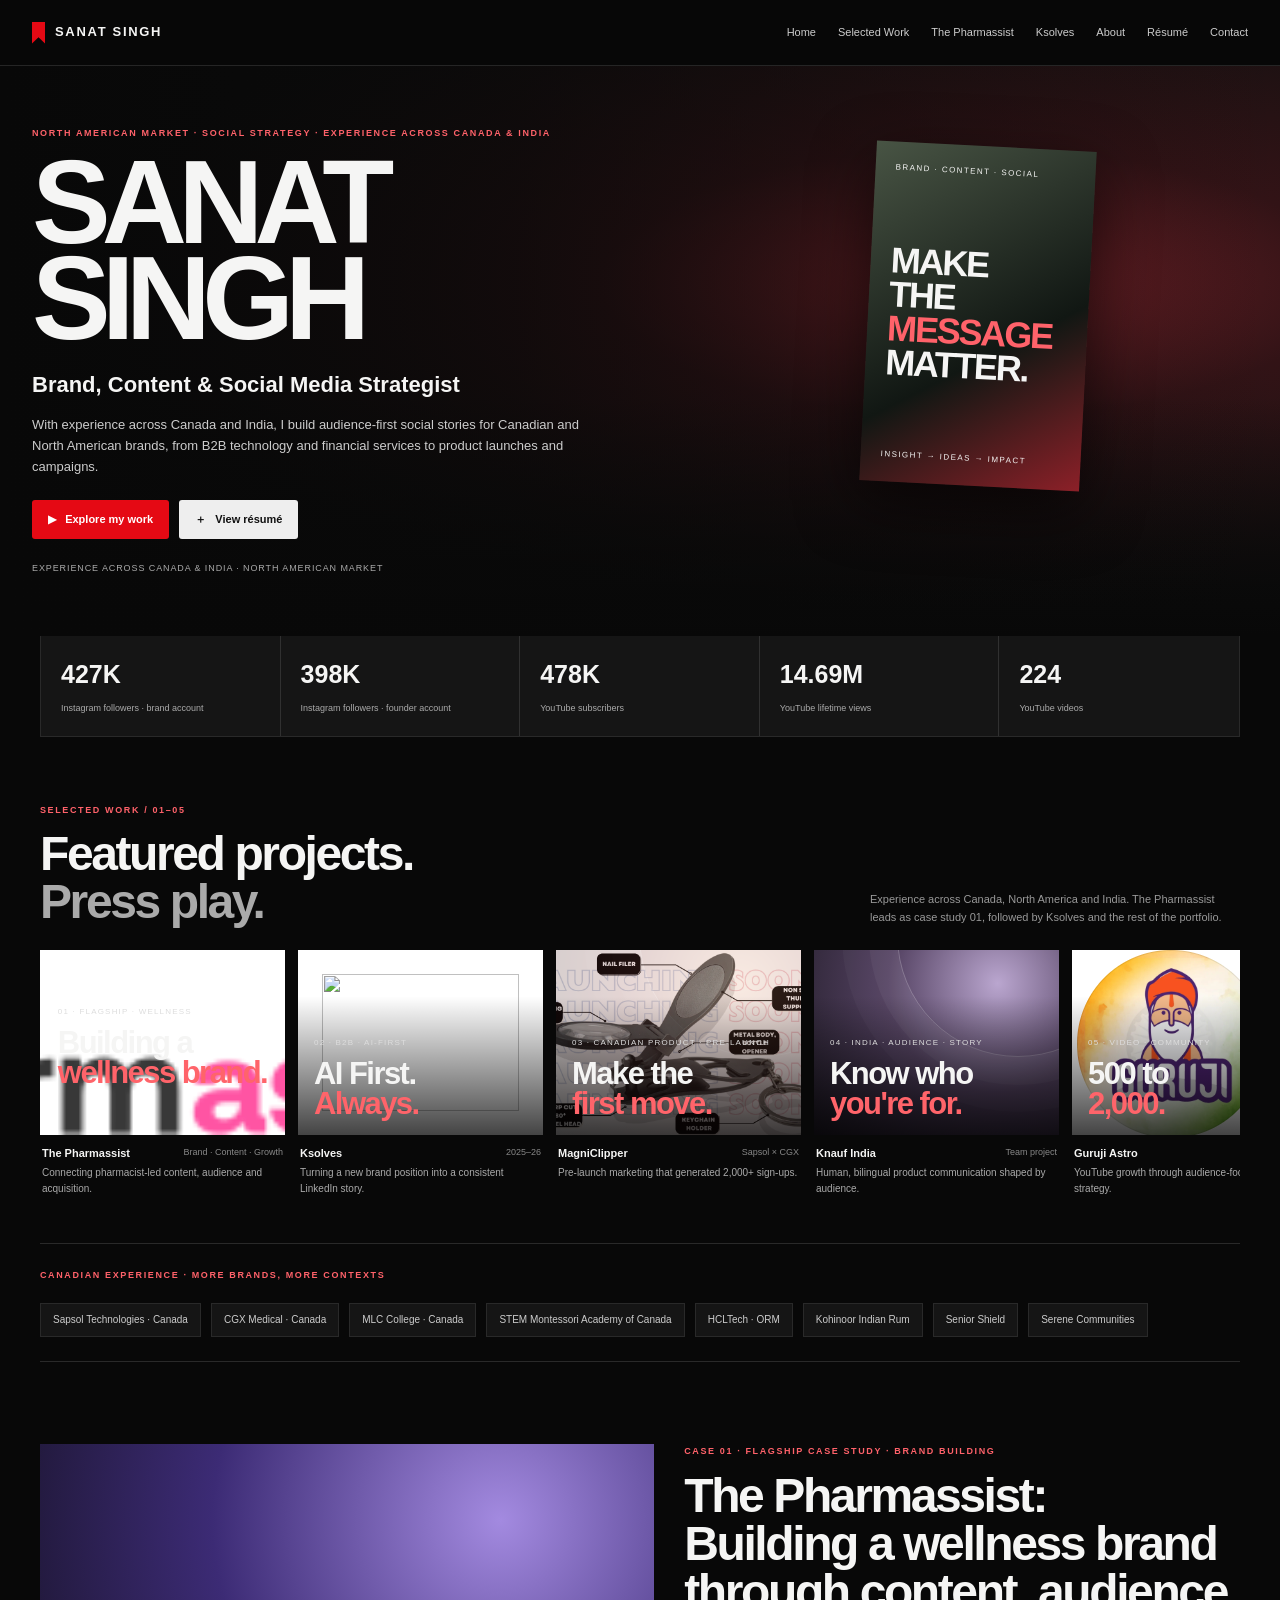
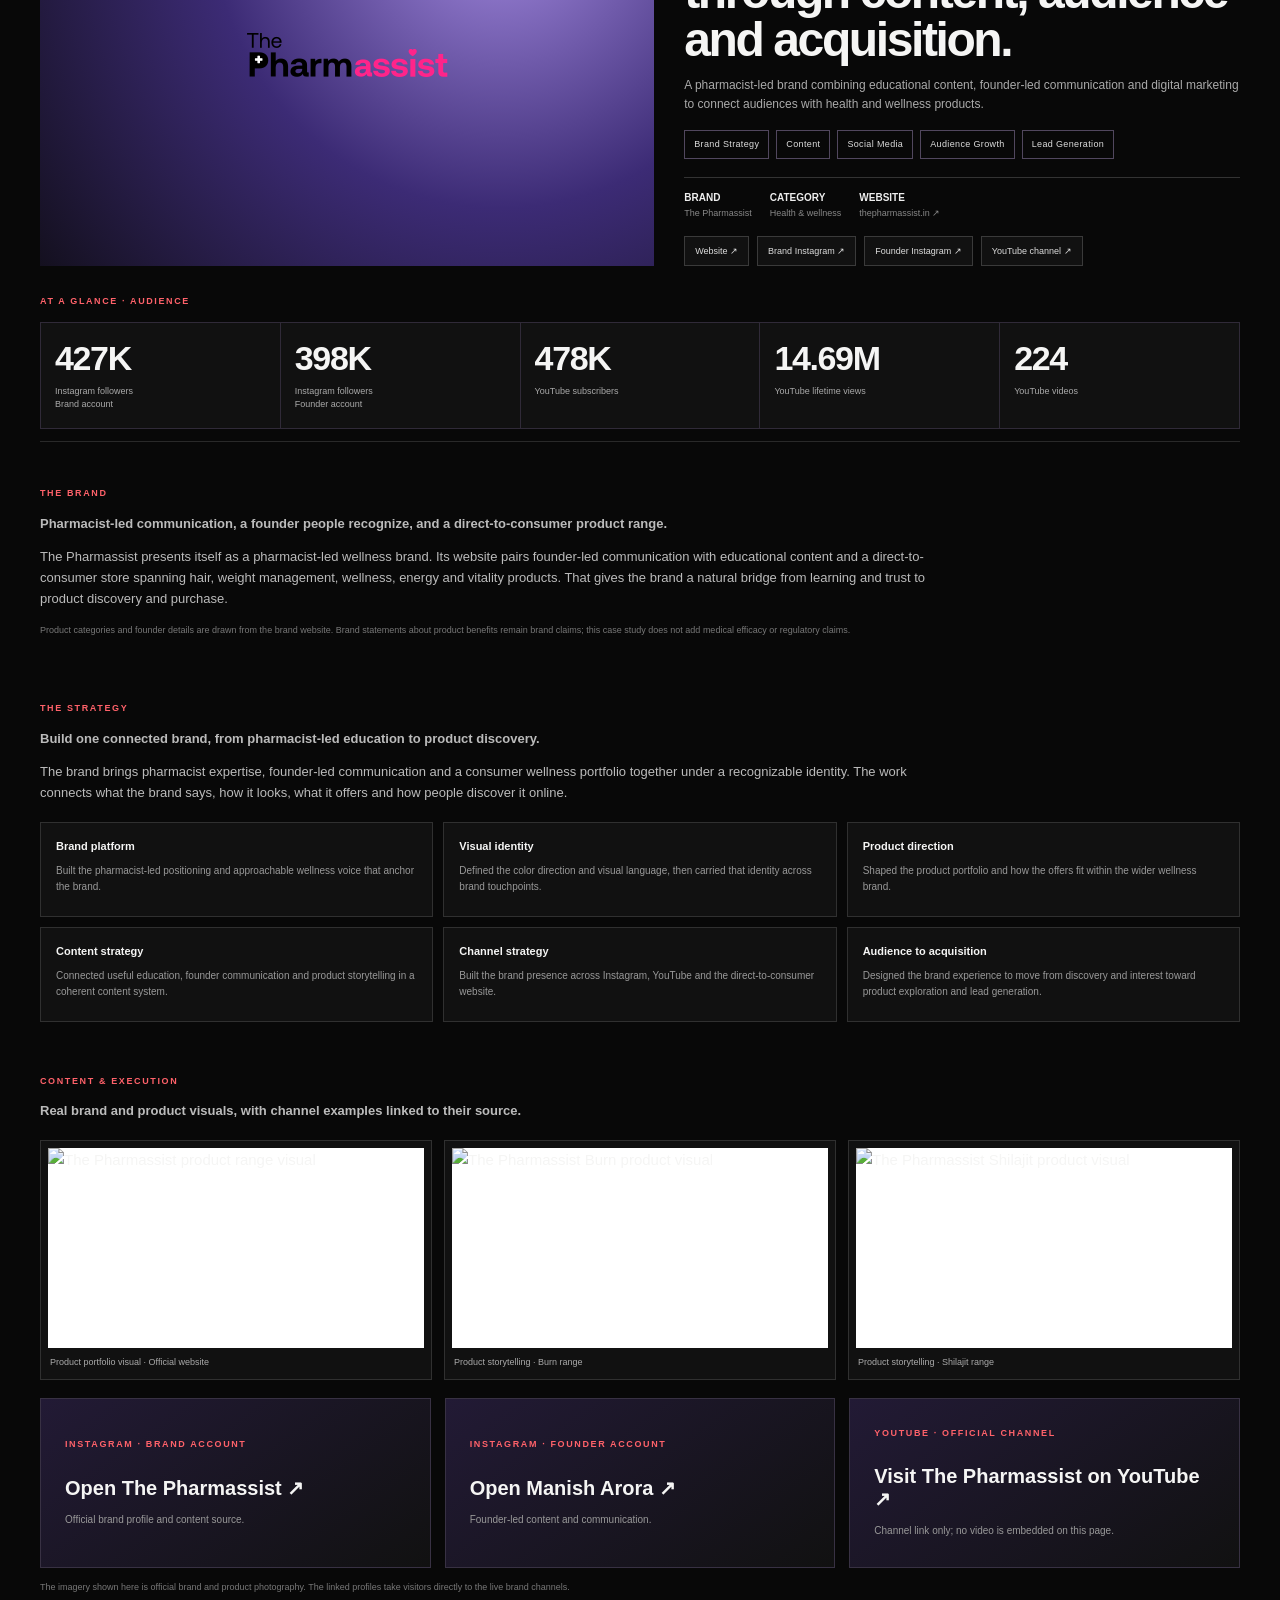
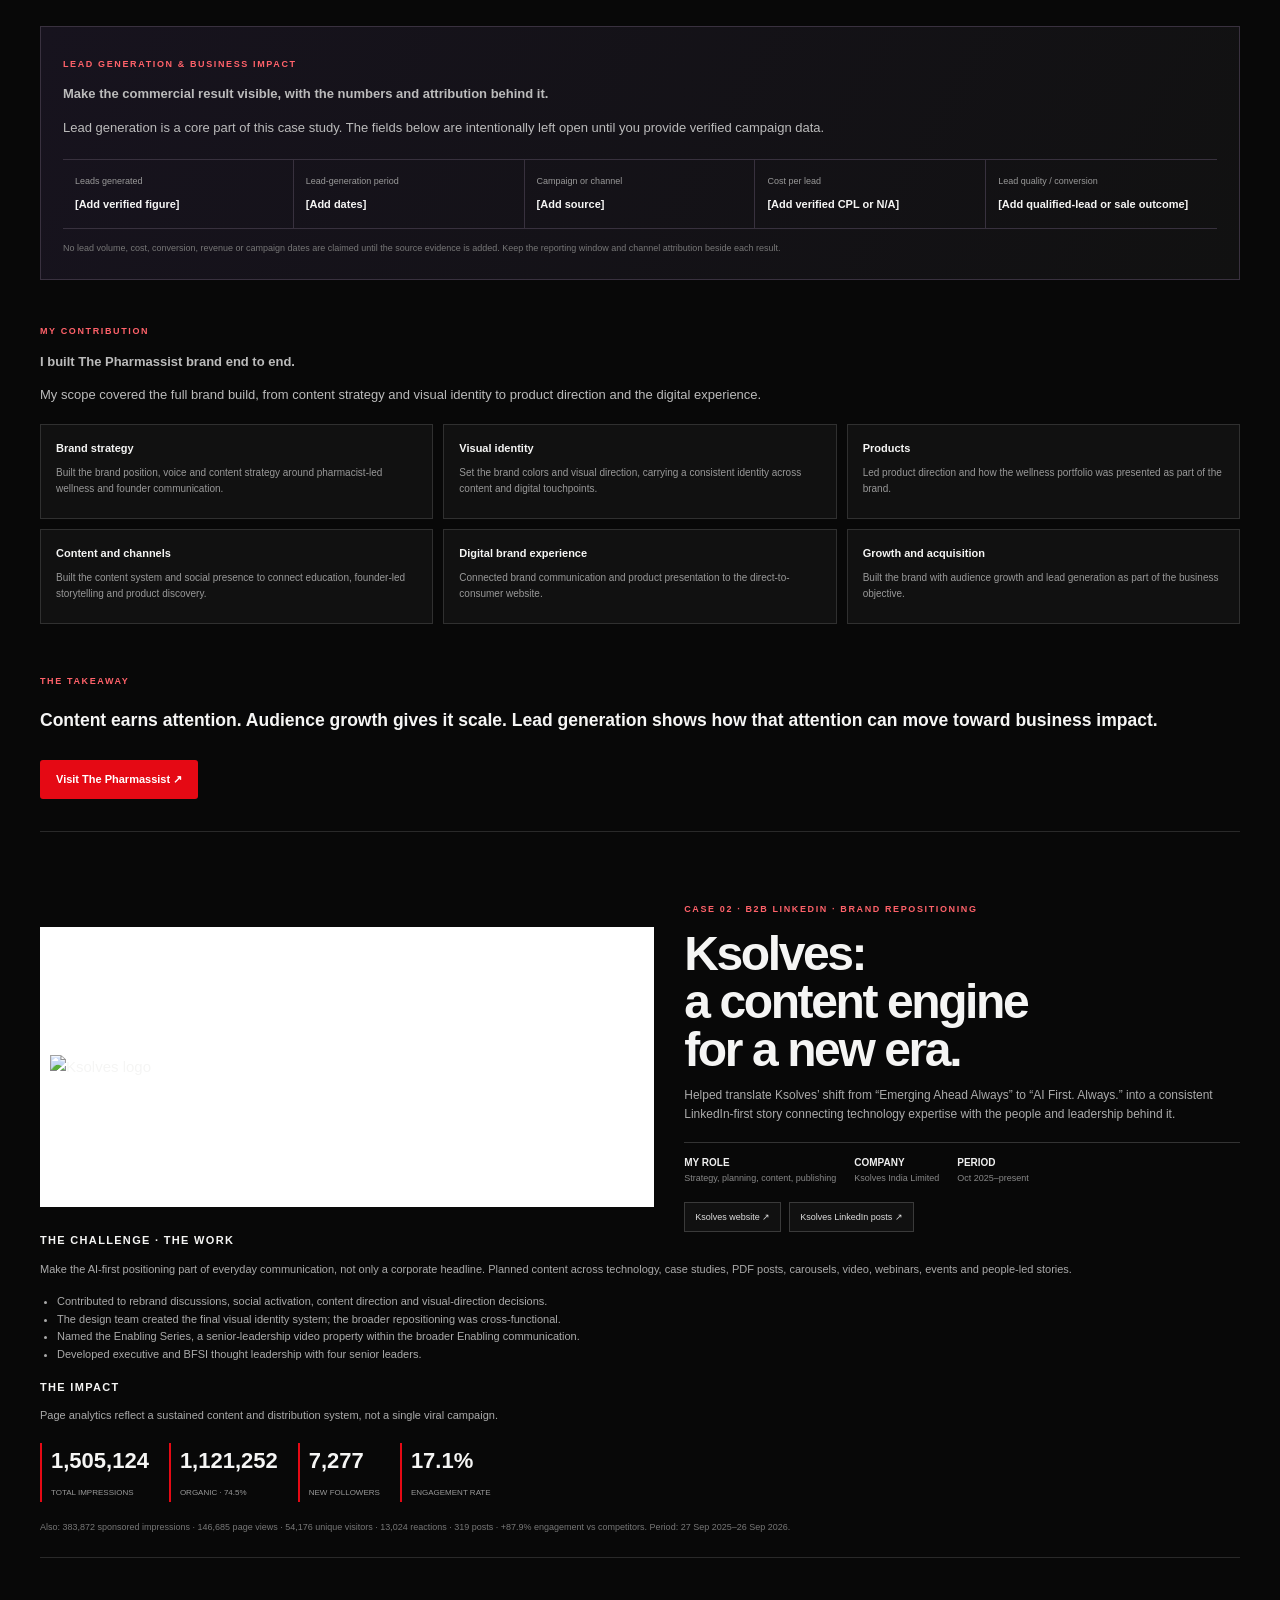
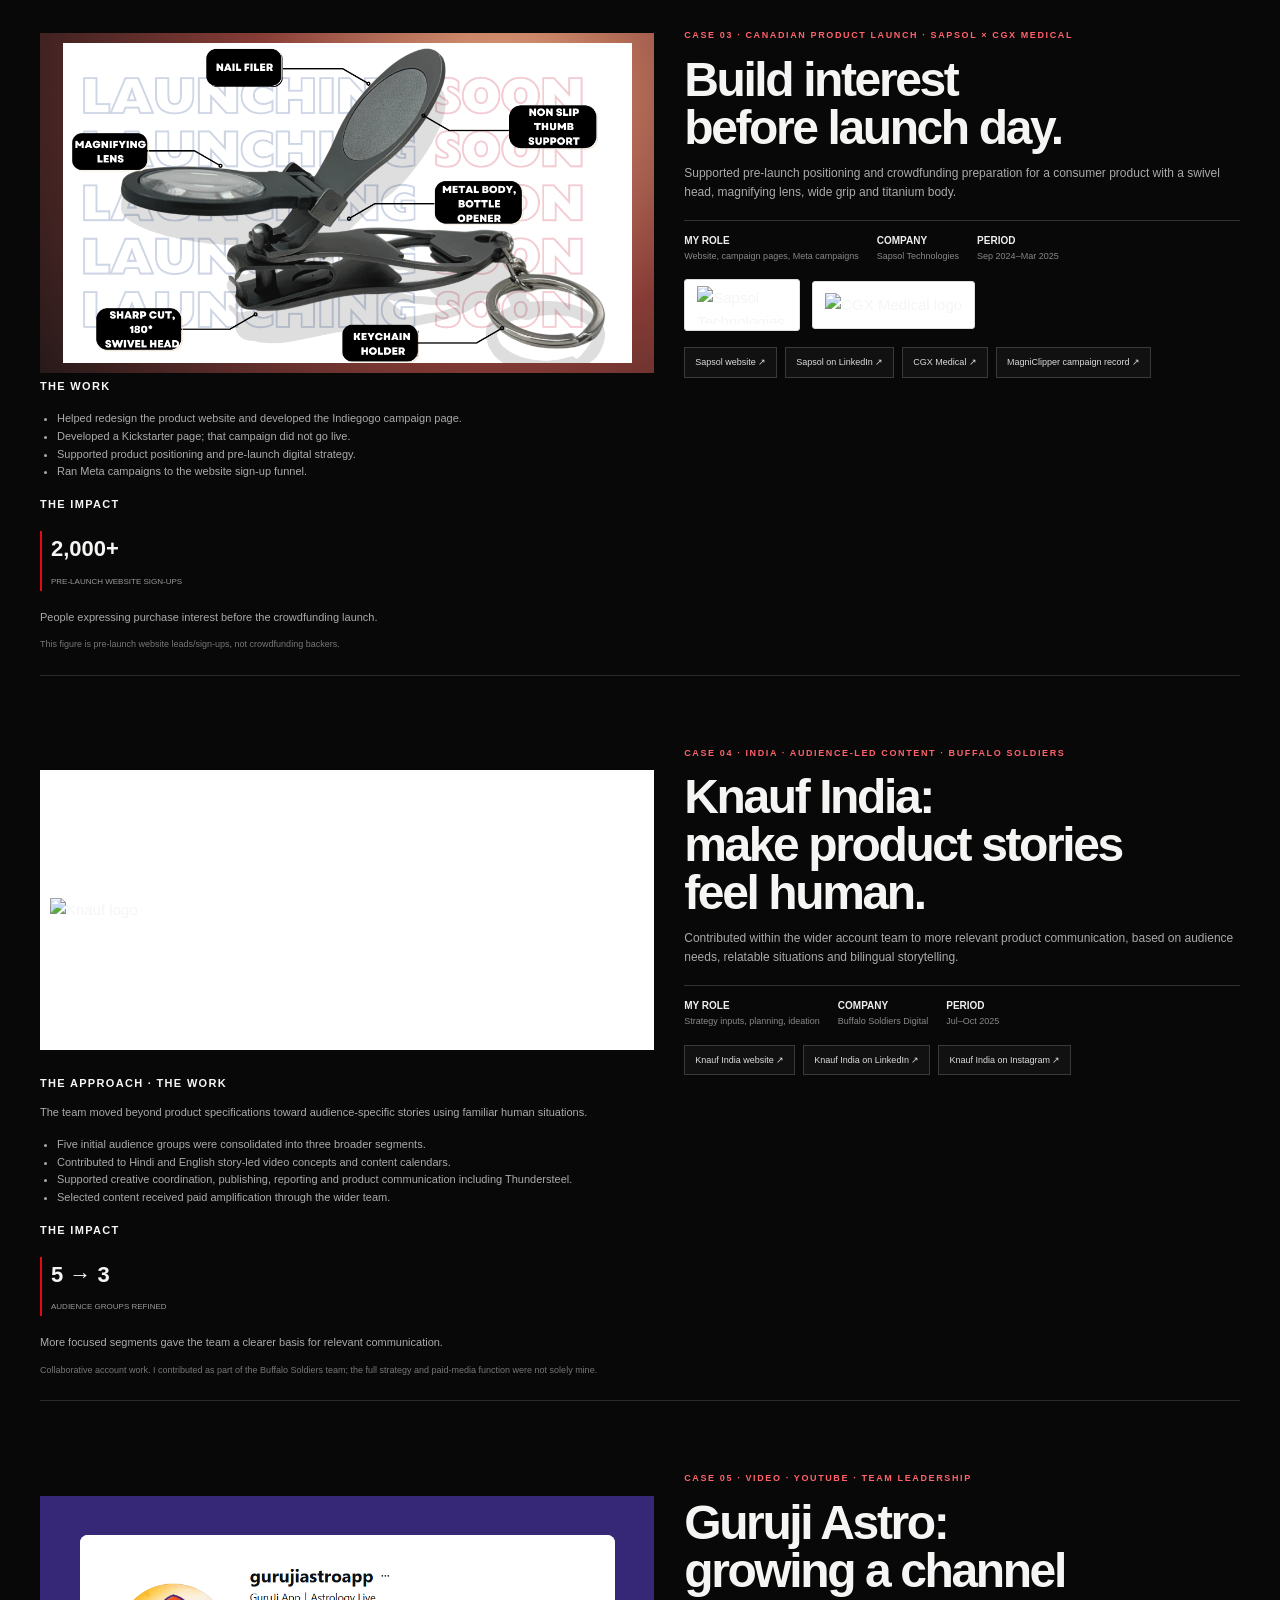
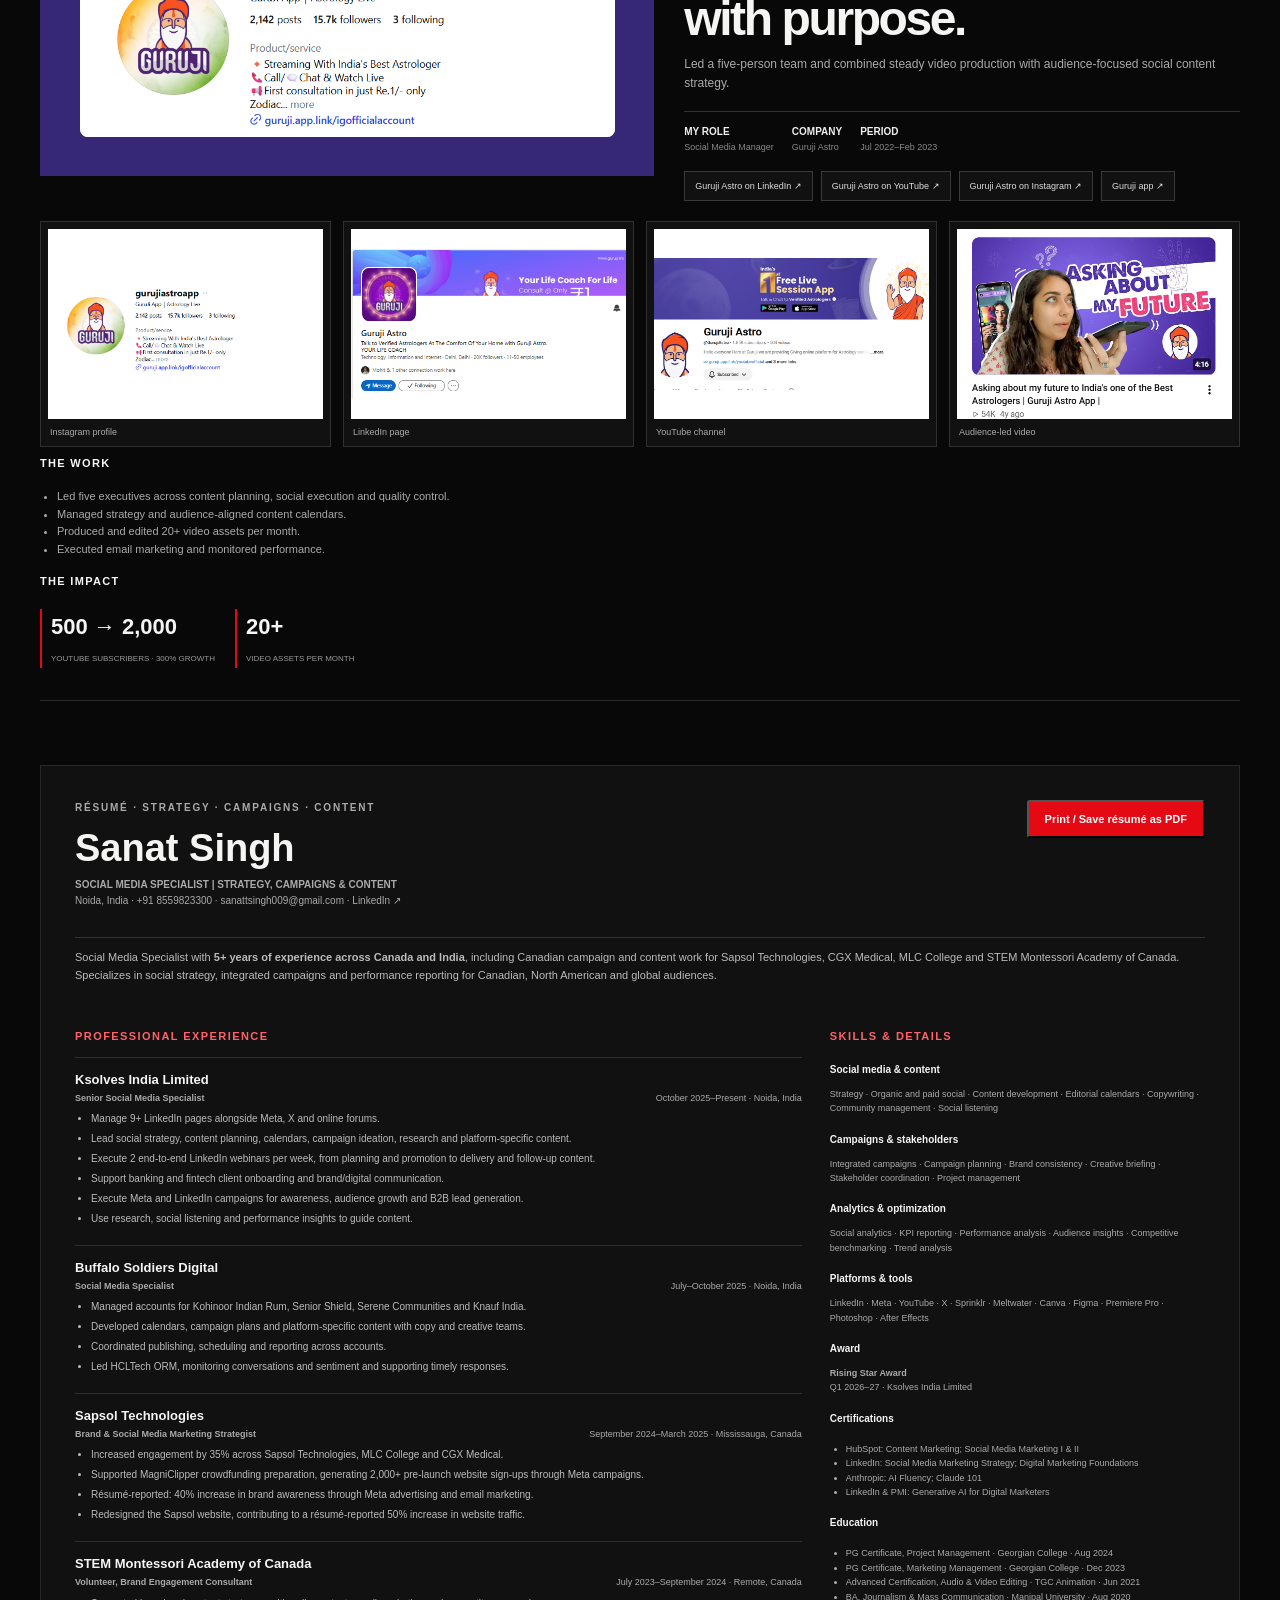
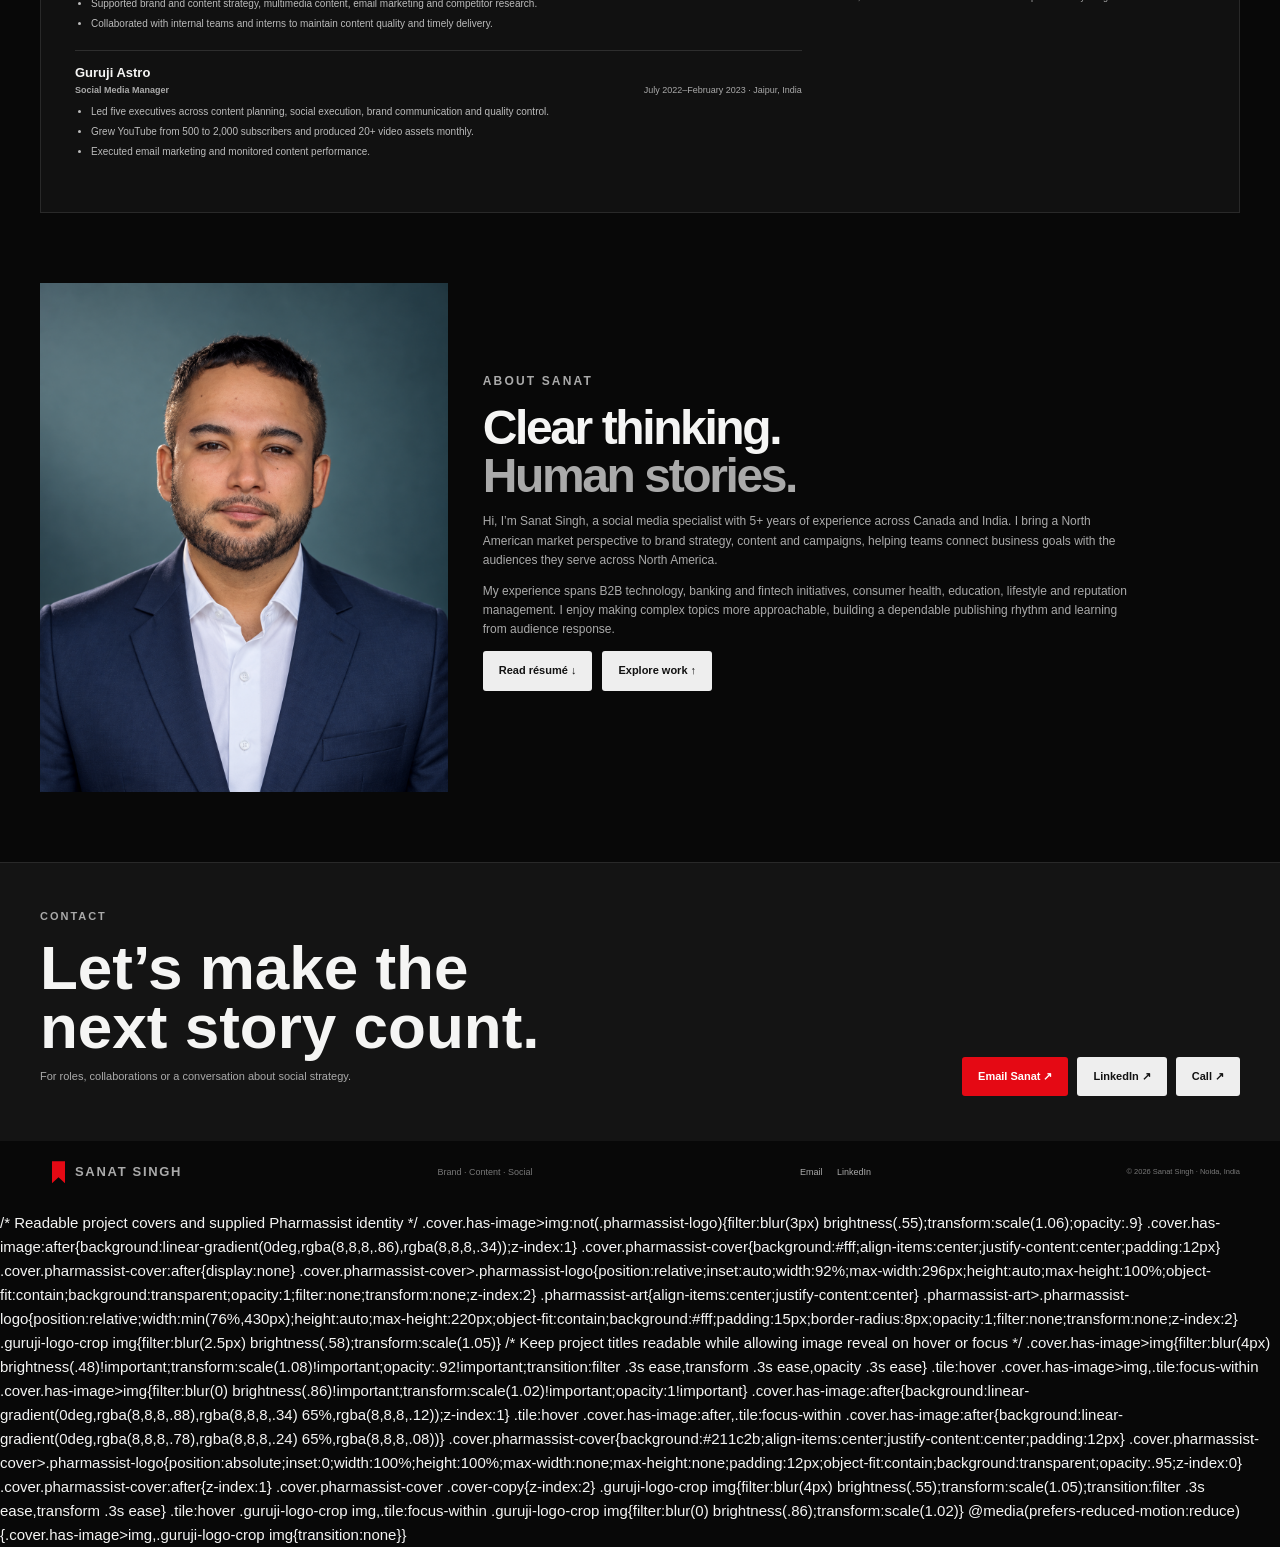
==== index.html @ e2e7687e "Add Pharmassist cover headline and hover image reveal" ====
<!doctype html>
<html lang="en">
<head>
<meta charset="utf-8">
<meta name="viewport" content="width=device-width,initial-scale=1">
<meta name="theme-color" content="#080808">
<meta name="description" content="The Pharmassist case study by Sanat Singh: brand building, content strategy, audience growth and lead generation for a pharmacist-led wellness brand.">
<title>Sanat Singh | The Pharmassist Case Study</title>
<style>
:root{--bg:#080808;--panel:#151515;--panel2:#1c1c1c;--text:#f5f5f4;--muted:#aaa;--red:#e50914;--line:#303030;--width:1200px}
*{box-sizing:border-box}html{scroll-behavior:smooth;scroll-padding-top:72px}
body{margin:0;background:var(--bg);color:var(--text);font:15px/1.6 Arial,Helvetica,sans-serif}
a{color:inherit;text-decoration:none}.wrap{width:min(var(--width),calc(100% - 48px));margin:auto}
header{height:66px;position:sticky;top:0;z-index:10;background:#080808ed;border-bottom:1px solid #252525;display:flex;align-items:center;justify-content:space-between;padding:0 clamp(20px,2.5vw,42px)}
.brand{display:flex;gap:10px;align-items:center;font-size:13px;font-weight:800;letter-spacing:.13em}
.brand-mark{width:13px;height:22px;background:var(--red);clip-path:polygon(0 0,100% 0,100% 100%,50% 72%,0 100%)}
nav{display:flex;align-items:center;gap:22px}nav a{font-size:11px;color:#ccc}nav a:hover{color:#fff}
.menu{display:none;background:#111;border:1px solid #444;color:white;padding:7px 10px}
.hero{min-height:570px;display:flex;align-items:center;position:relative;overflow:hidden;background:radial-gradient(ellipse at 76% 38%,#762128 0,#321316 27%,#101010 65%)}
.hero:before{content:"";position:absolute;inset:0;background:linear-gradient(90deg,#080808 0%,#080808bb 40%,transparent 100%),linear-gradient(0deg,#080808,transparent 42%)}
.poster{position:absolute;right:15%;top:14%;width:220px;height:340px;background:linear-gradient(150deg,#485444,#111713 60%,#8c2028);padding:20px;display:flex;flex-direction:column;justify-content:space-between;transform:rotate(3deg);box-shadow:0 20px 60px #0009}
.poster small{font-size:8px;letter-spacing:.18em}.poster b{font-size:36px;line-height:.95;letter-spacing:-.06em}.poster em{font-style:normal;color:#ff626a}
.hero-copy{position:relative;z-index:1;width:100%;max-width:none;margin:0;padding:56px clamp(20px,2.5vw,42px)}
.eyebrow{margin:0 0 13px;color:#ff626a;font-size:9px;font-weight:bold;letter-spacing:.18em;text-transform:uppercase}
h1{font-size:clamp(60px,10vw,118px);line-height:.82;letter-spacing:-.075em;margin:0 0 20px}
.role{font-size:clamp(16px,2vw,22px);font-weight:bold;margin:0 0 10px}
.hero p:not(.eyebrow):not(.role){max-width:560px;color:#ccc;font-size:13px}
.actions{display:flex;gap:10px;flex-wrap:wrap;margin-top:22px}
.button{display:inline-block;padding:11px 16px;border-radius:3px;background:#eee;color:#111;font-size:11px;font-weight:bold}
.button.red{background:var(--red);color:white}
.hero-meta{display:flex;gap:13px;color:#aaa;font-size:9px;letter-spacing:.1em;margin-top:22px}
.stats{display:grid;grid-template-columns:repeat(5,minmax(0,1fr));background:#151515;border:1px solid #292929;margin-top:-1px}
.stat{padding:18px 20px;border-right:1px solid #303030}.stat:last-of-type{border:0}
.stat b{display:block;font-size:25px}.stat span{color:#aaa;font-size:9px}
.period{grid-column:1/-1;text-align:right;padding:0 16px 10px;color:#888;font-size:8px}
section{scroll-margin-top:78px}.section{padding:66px 0 12px}
.section-head{display:flex;align-items:end;justify-content:space-between;gap:24px;margin-bottom:20px}
.section-head h2,.case h2,.about h2{font-size:clamp(30px,4.5vw,48px);line-height:1;letter-spacing:-.05em;margin:0}
.section-head h2 em,.about h2 em{font-style:normal;color:#aaa}
.section-head>p{max-width:370px;color:#999;font-size:11px;margin:0}
.rail{display:grid;grid-auto-flow:column;grid-auto-columns:minmax(245px,1fr);gap:13px;overflow-x:auto;padding:4px 2px 14px;scroll-snap-type:x mandatory}
.tile{scroll-snap-align:start;transition:transform .2s}.tile:hover{transform:scale(1.025)}
.cover{height:185px;position:relative;overflow:hidden;display:flex;align-items:end;padding:16px;background:radial-gradient(circle at 75% 18%,#477658,#173528 46%,#0d1711)}
.cover>img{position:absolute;inset:0;width:100%;height:100%;object-fit:cover;opacity:.78}.cover.has-image:after{z-index:1}.cover.has-image .cover-copy{z-index:2}
.cover:before{content:"";position:absolute;width:240px;height:240px;border:1px solid #ffffff3d;border-radius:50%;right:-80px;top:-135px;box-shadow:0 0 0 28px #ffffff0b,0 0 0 55px #ffffff07}
.cover:after{content:"";position:absolute;inset:0;background:linear-gradient(0deg,#000b,transparent 75%)}
.cover.ksolves>img{object-fit:contain;padding:24px;background:#fff;opacity:1;z-index:1}.cover.ksolves .cover-copy{z-index:2}.cover.knauf{background:radial-gradient(circle at 75% 18%,#baa6cf,#534161 46%,#211c27)}
.cover.magni{background:radial-gradient(circle at 75% 18%,#e2a27b,#873c36 46%,#27191a)}
.cover.guruji{background:radial-gradient(circle at 75% 18%,#c6a55a,#665027 46%,#211c12)}.cover.guruji.has-image{background:#faf8f2}.guruji-logo-crop{position:absolute;inset:0;overflow:hidden;background:#faf8f2;z-index:0}.guruji-logo-crop img{position:absolute;left:-58px;top:-82px;width:901px;height:341px;max-width:none;object-fit:initial;opacity:1}
.cover-copy{position:relative;z-index:1}.cover small{font-size:8px;letter-spacing:.15em;color:#ddd}
.cover b{display:block;font-size:31px;line-height:.98;letter-spacing:-.05em;margin-top:7px}.cover em{font-style:normal;color:#ff646a}
.caption{display:flex;justify-content:space-between;gap:8px;padding:10px 2px 0;font-size:11px}
.caption span{font-size:9px;color:#888}.tile p{font-size:10px;color:#aaa;margin:2px}
.brands{border-block:1px solid #292929;margin-top:30px;padding:24px 0}
.brand-list{display:flex;gap:10px;overflow:auto;white-space:nowrap;padding-top:8px}
.brand-list span{background:#151515;border:1px solid #292929;padding:8px 12px;font-size:10px;color:#ccc}
.case{padding:70px 0 14px;border-bottom:1px solid #292929}
.case-top{display:grid;grid-template-columns:1.05fr .95fr;gap:30px;align-items:center}
.case-art{min-height:280px;padding:22px;display:flex;align-items:end;background:radial-gradient(circle at 75% 18%,#477658,#173528 46%,#0d1711);position:relative;overflow:hidden}
.case-art:after{content:"";position:absolute;inset:0;background:linear-gradient(0deg,#0009,transparent 70%)}
.case-art.has-image{align-items:center;justify-content:center;padding:10px;background:#fff}.case-art.has-image:after{display:none}.case-art.has-image img{display:block;position:relative;width:100%;height:100%;max-height:320px;object-fit:contain}.case-art.guruji.has-image{background:#372777}.portrait{min-height:230px;overflow:hidden;background:#111}.portrait img{display:block;width:100%;height:100%;min-height:230px;object-fit:cover;object-position:center 26%}.project-gallery{display:grid;grid-template-columns:repeat(4,minmax(0,1fr));gap:12px;margin:20px 0 8px}.project-gallery figure{margin:0;min-width:0;background:#111;border:1px solid #303030;padding:7px}.project-gallery img{display:block;width:100%;height:190px;object-fit:contain;background:#fff}.project-gallery figcaption{padding:6px 2px 0;color:#aaa;font-size:9px}
.case-art.ksolves-art{background:#fff!important}.case-art.ksolves-art img{object-fit:contain;max-height:210px}.case-art.knauf{background:radial-gradient(circle at 75% 18%,#baa6cf,#534161 46%,#211c27)}
.case-art.magni{background:radial-gradient(circle at 75% 18%,#e2a27b,#873c36 46%,#27191a)}
.case-art.guruji{background:radial-gradient(circle at 75% 18%,#c6a55a,#665027 46%,#211c12)}.case-art.knauf.has-image{background:#fff}case-art.knauf.has-image img{position:relative;z-index:1;max-width:82%;max-height:170px;object-fit:contain}.case-art.guruji.has-image img{max-width:90%;max-height:245px;object-fit:contain;background:#fff;border-radius:8px}
.case-art strong{position:relative;z-index:1;font-size:clamp(38px,6vw,66px);line-height:.95;letter-spacing:-.06em}
.case-art em{font-style:normal;color:#ff646a}
.case-copy h2{margin-bottom:12px}.case-copy>p:not(.eyebrow){font-size:12px;color:#aaa}
.meta{display:flex;gap:18px;flex-wrap:wrap;border-top:1px solid #333;padding-top:12px;margin-top:18px}
.meta span{font-size:9px;color:#888}.meta b{display:block;color:#eee;font-size:10px}
.company-marks{display:flex;align-items:center;gap:12px;margin:16px 0 2px}.company-marks a{display:grid;place-items:center;min-height:48px;padding:6px 12px;background:#fff;border:1px solid #ddd;border-radius:3px}.company-marks img{display:block;max-width:150px;max-height:38px;object-fit:contain}.company-marks a:first-child img{max-width:90px}.case-links{display:flex;gap:8px;flex-wrap:wrap;margin-top:16px}.case-links a{display:inline-block;border:1px solid #3a3a3a;background:#111;padding:7px 10px;color:#ddd;font-size:9px}.case-links a:hover{border-color:#ff626a;color:#fff}\n.case-body{display:grid;grid-template-columns:1fr 1fr;gap:30px;padding:24px 0 36px}
.case-body h3{font-size:11px;letter-spacing:.12em;text-transform:uppercase;margin:0 0 7px}
.case-body p,.case-body li{font-size:11px;color:#aaa}.case-body ul{padding-left:17px}
.outcomes{display:flex;gap:20px;flex-wrap:wrap;margin:18px 0}
.outcomes div{border-left:2px solid var(--red);padding-left:9px}
.outcomes b{display:block;font-size:22px}.outcomes span{font-size:8px;color:#999}
.note{font-size:9px!important;color:#777!important}
.resume{margin-top:64px;padding:34px;background:#111;border:1px solid #292929}
.resume-top{display:flex;justify-content:space-between;align-items:start;gap:20px;border-bottom:1px solid #333;padding-bottom:18px}
.resume-top h2{margin:0;font-size:38px;line-height:1}.resume-top p{font-size:10px;color:#aaa}
.resume-grid{display:grid;grid-template-columns:1.55fr .8fr;gap:28px;padding-top:22px}
.resume h3{font-size:11px;text-transform:uppercase;letter-spacing:.13em;color:#ff626a}
.job{border-top:1px solid #2e2e2e;padding:12px 0;break-inside:avoid}
.job h4{font-size:13px;margin:0}.jobline{display:flex;justify-content:space-between;gap:8px;flex-wrap:wrap;font-size:9px;color:#aaa}
.job ul{padding-left:16px;font-size:10px;color:#bbb;margin:6px 0}.job li{margin:4px 0}
.side h4{font-size:10px;margin:16px 0 4px}.side p,.side li{font-size:9px;color:#aaa}
.side ul{padding-left:16px}
.about{display:grid;grid-template-columns:.7fr 1.3fr;gap:35px;align-items:center;padding:70px 0}
.initials{min-height:230px;background:linear-gradient(145deg,#562027,#151515 75%);display:grid;place-items:center;font-size:70px;font-weight:bold}
.about p{max-width:650px;color:#aaa;font-size:12px}
.contact{background:#141414;border-top:1px solid #292929;padding:45px 0}
.contact-inner{display:flex;justify-content:space-between;align-items:end;gap:20px}
.contact h2{font-size:clamp(36px,6vw,62px);line-height:.95;margin:0}
.contact p{font-size:11px;color:#aaa}.contact-links{display:flex;gap:9px;flex-wrap:wrap}
footer{display:flex;justify-content:space-between;align-items:center;gap:15px;flex-wrap:wrap;padding:20px 0 28px;color:#777;font-size:9px}
footer a{color:#aaa;margin-left:12px}
@media(max-width:720px){
.wrap{width:calc(100% - 32px)}header{padding:0 16px}.menu{display:block}
nav{display:none;position:absolute;top:65px;left:0;right:0;padding:15px 18px;background:#111;flex-direction:column;align-items:stretch;border-bottom:1px solid #333}
nav.open{display:flex}nav a{font-size:13px}
.hero{min-height:530px}.hero:before{background:linear-gradient(90deg,#080808ee,#08080888),linear-gradient(0deg,#080808,transparent 70%)}
.poster{right:6%;top:13%;width:145px;height:220px;opacity:.65}.poster b{font-size:25px}
.hero-copy{padding:90px 16px 50px}.hero h1{font-size:clamp(57px,16vw,82px)}
.stats{grid-template-columns:repeat(2,minmax(0,1fr))}.stat{padding:14px}.stat:nth-of-type(2){border-right:0}
.section{padding-top:50px}.section-head{display:block}.section-head>p{margin-top:12px}
.rail{grid-auto-columns:minmax(230px,78vw)}
.case-top,.case-body,.resume-grid,.about{grid-template-columns:1fr}.project-gallery{grid-template-columns:repeat(2,minmax(0,1fr))}.project-gallery img{height:170px}
.case{padding-top:52px}.case-art{min-height:220px}
.resume{padding:20px 16px}.resume-top{display:block}
.initials{min-height:170px}.contact-inner{display:block}.contact-links{margin-top:20px}
}
@media print{
body{background:white!important;color:#111!important;font-size:10pt}
body>*{display:none!important}main{display:block!important}
main>*{display:none!important}#resume{display:block!important;margin:0!important;padding:0!important;border:0!important;background:white!important;color:#111!important;width:100%!important}
#resume *{color:#111!important;background:transparent!important}
#resume .resume-top{border-color:#aaa}#resume .resume-grid{grid-template-columns:1.5fr .8fr}
#resume h3{color:#a00000!important}.job{border-color:#ccc}
#resume button{display:none!important}
}
@media(prefers-reduced-motion:reduce){html{scroll-behavior:auto}.tile{transition:none}}

/* The Pharmassist case study */
.pharmassist-cover{background:#fff;align-items:center;justify-content:center}.cover.pharmassist-cover:after{background:none}.pharmassist-cover .cover-copy{z-index:2}.pharmassist-mark{position:absolute;inset:18px;display:flex;align-items:center;justify-content:center;gap:10px;padding:14px;background:#fff;color:#241b36;z-index:1}.pharmassist-mark>span{display:grid;place-items:center;width:32px;height:32px;border-radius:50%;background:#5c3c9a;color:white;font-size:28px;line-height:1;font-weight:700}.pharmassist-mark strong{font-size:clamp(21px,3vw,32px);line-height:.95;letter-spacing:-.06em}.pharmassist-mark-large{inset:20px;gap:16px}.pharmassist-mark-large>span{width:56px;height:56px;font-size:44px}.pharmassist-mark-large strong{font-size:clamp(36px,5vw,60px)}.pharmassist-art{background:radial-gradient(circle at 75% 18%,#a38ae0,#3c2b75 50%,#14101f)!important;height:100%;min-height:280px;align-items:center;justify-content:center}.pharmassist-art:after{display:none}.pharmassist-tags{display:flex;flex-wrap:wrap;gap:7px;margin:16px 0}.pharmassist-tags span{border:1px solid #51475e;color:#ddd;padding:6px 9px;font-size:9px;letter-spacing:.04em}.pharmassist-at-a-glance{padding:28px 0 12px;border-bottom:1px solid #292929}.pharmassist-stats{display:grid;grid-template-columns:repeat(5,minmax(0,1fr));gap:1px;background:#302a38;border:1px solid #302a38}.pharmassist-stat{min-width:0;padding:17px 14px;background:#111}.pharmassist-stat b{display:block;font-size:clamp(22px,3vw,34px);line-height:1.1;letter-spacing:-.04em}.pharmassist-stat span{display:block;color:#aaa;font-size:9px;line-height:1.45;margin-top:8px}.pharmassist-note{font-size:9px;color:#777;line-height:1.6;margin:12px 0}.pharmassist-section{padding:44px 0 8px}.pharmassist-section h3,.pharmassist-lede{font-size:13px;color:#bbb;max-width:900px}.pharmassist-framework{display:grid;grid-template-columns:repeat(3,minmax(0,1fr));gap:10px;margin-top:18px}.pharmassist-framework article{padding:15px;border:1px solid #303030;background:#111;min-height:95px}.pharmassist-framework b,.pharmassist-framework span{display:block}.pharmassist-framework b{font-size:11px;margin-bottom:7px}.pharmassist-framework span{font-size:10px;color:#999}.pharmassist-gallery{display:grid;grid-template-columns:repeat(3,minmax(0,1fr));gap:12px;margin:18px 0}.pharmassist-gallery figure{margin:0;background:#111;border:1px solid #303030;padding:7px;min-width:0}.pharmassist-gallery img{display:block;width:100%;height:200px;object-fit:contain;background:#fff}.pharmassist-gallery figcaption{padding:7px 2px 2px;color:#aaa;font-size:9px}.pharmassist-channel-grid{display:grid;grid-template-columns:repeat(3,minmax(0,1fr));gap:14px;margin-top:16px}.pharmassist-channel-link{min-height:170px}.pharmassist-channel-link{display:flex;flex-direction:column;justify-content:center;gap:12px;padding:24px;border:1px solid #383143;background:linear-gradient(145deg,#221a35,#111)}.pharmassist-channel-link b{font-size:20px;line-height:1.15}.pharmassist-channel-link>span:last-child{color:#999;font-size:10px}.pharmassist-impact{margin-top:12px;padding:30px 22px 12px;background:linear-gradient(120deg,#17131e,#111);border:1px solid #39313f}.pharmassist-proof{display:grid;grid-template-columns:repeat(5,minmax(0,1fr));gap:0;border-block:1px solid #38313e;margin-top:20px}.pharmassist-proof div{padding:14px 12px;border-right:1px solid #38313e}.pharmassist-proof div:last-child{border-right:0}.pharmassist-proof span,.pharmassist-proof b{display:block}.pharmassist-proof span{font-size:9px;color:#999}.pharmassist-proof b{font-size:11px;margin-top:8px}.pharmassist-close{padding:42px 0 18px}.pharmassist-close .button{margin-top:8px}
@media(max-width:900px){.pharmassist-stats{grid-template-columns:repeat(3,minmax(0,1fr))}.pharmassist-gallery{grid-template-columns:repeat(2,minmax(0,1fr))}.pharmassist-proof{grid-template-columns:repeat(2,minmax(0,1fr))}.pharmassist-proof div:nth-child(2n){border-right:0}.pharmassist-channel-grid{grid-template-columns:1fr}.pharmassist-framework{grid-template-columns:repeat(2,minmax(0,1fr))}}
@media(max-width:720px){.pharmassist-stats{grid-template-columns:repeat(2,minmax(0,1fr))}.pharmassist-framework{grid-template-columns:1fr}.pharmassist-gallery img{height:150px}.pharmassist-impact{padding:22px 14px}.pharmassist-proof{grid-template-columns:1fr}.pharmassist-proof div{border-right:0;border-bottom:1px solid #38313e}.pharmassist-proof div:last-child{border-bottom:0}.pharmassist-case .case-top{gap:18px}.pharmassist-art{min-height:220px}}
</style>
</head>
<body>
<header><a class="brand" href="#home"><span class="brand-mark"></span>SANAT SINGH</a><button class="menu" id="menu" aria-expanded="false">Menu</button><nav id="nav"><a href="#home">Home</a><a href="#work">Selected Work</a><a href="#pharmassist">The Pharmassist</a><a href="#ksolves">Ksolves</a><a href="#about">About</a><a href="#resume">Résumé</a><a href="#contact">Contact</a></nav></header>
<main id="home">
<section class="hero"><div class="poster" aria-hidden="true"><small>BRAND · CONTENT · SOCIAL</small><b>MAKE<br>THE<br><em>MESSAGE</em><br>MATTER.</b><small>INSIGHT → IDEAS → IMPACT</small></div><div class="wrap hero-copy"><p class="eyebrow">NORTH AMERICAN MARKET · SOCIAL STRATEGY · EXPERIENCE ACROSS CANADA &amp; INDIA</p><h1>SANAT<br>SINGH</h1><p class="role">Brand, Content &amp; Social Media Strategist</p><p>With experience across Canada and India, I build audience-first social stories for Canadian and North American brands, from B2B technology and financial services to product launches and campaigns.</p><div class="actions"><a class="button red" href="#work">▶ &nbsp; Explore my work</a><a class="button" href="#resume">＋ &nbsp; View résumé</a></div><div class="hero-meta">EXPERIENCE ACROSS CANADA &amp; INDIA · NORTH AMERICAN MARKET</div></div></section>
<section class="wrap stats pharmassist-hero-stats" aria-label="The Pharmassist audience figures"><div class="stat"><b>427K</b><span>Instagram followers · brand account</span></div><div class="stat"><b>398K</b><span>Instagram followers · founder account</span></div><div class="stat"><b>478K</b><span>YouTube subscribers</span></div><div class="stat"><b>14.69M</b><span>YouTube lifetime views</span></div><div class="stat"><b>224</b><span>YouTube videos</span></div></section>
<section class="section wrap" id="work"><div class="section-head"><div><p class="eyebrow">SELECTED WORK / 01–05</p><h2>Featured projects.<br><em>Press play.</em></h2></div><p>Experience across Canada, North America and India. The Pharmassist leads as case study 01, followed by Ksolves and the rest of the portfolio.</p></div><div class="rail">
<a class="tile" href="#pharmassist"><div class="cover pharmassist-cover has-image"><img class="pharmassist-logo" src="[data-uri]" alt="The Pharmassist logo"><div class="cover-copy"><small>01 · FLAGSHIP · WELLNESS</small><b>Building a<br><em>wellness brand.</em></b></div></div><div class="caption"><strong>The Pharmassist</strong><span>Brand · Content · Growth</span></div><p>Connecting pharmacist-led content, audience and acquisition.</p></a>
<a class="tile" href="#ksolves"><div class="cover ksolves has-image"><img src="https://www.ksolves.com/wp-content/uploads/2026/03/kslogo-ai.webp" alt=""><div class="cover-copy"><small>02 · B2B · AI-FIRST</small><b>AI First.<br><em>Always.</em></b></div></div><div class="caption"><strong>Ksolves</strong><span>2025–26</span></div><p>Turning a new brand position into a consistent LinkedIn story.</p></a>

<a class="tile" href="#magni"><div class="cover magni has-image"><img src="assets/magniclipper-product.png" alt=""><div class="cover-copy"><small>03 · CANADIAN PRODUCT · PRE-LAUNCH</small><b>Make the<br><em>first move.</em></b></div></div><div class="caption"><strong>MagniClipper</strong><span>Sapsol × CGX</span></div><p>Pre-launch marketing that generated 2,000+ sign-ups.</p></a>
<a class="tile" href="#knauf"><div class="cover knauf"><div class="cover-copy"><small>04 · INDIA · AUDIENCE · STORY</small><b>Know who<br><em>you're for.</em></b></div></div><div class="caption"><strong>Knauf India</strong><span>Team project</span></div><p>Human, bilingual product communication shaped by audience.</p></a>
<a class="tile" href="#guruji"><div class="cover guruji has-image"><div class="guruji-logo-crop"><img src="assets/guruji-instagram.png" alt="Guruji Astro logo from its Instagram profile"></div><div class="cover-copy"><small>05 · VIDEO · COMMUNITY</small><b>500 to<br><em>2,000.</em></b></div></div><div class="caption"><strong>Guruji Astro</strong><span>2022–23</span></div><p>YouTube growth through audience-focused content strategy.</p></a>
</div><div class="brands"><p class="eyebrow">CANADIAN EXPERIENCE · MORE BRANDS, MORE CONTEXTS</p><div class="brand-list"><span>Sapsol Technologies · Canada</span><span>CGX Medical · Canada</span><span>MLC College · Canada</span><span>STEM Montessori Academy of Canada</span><span>HCLTech · ORM</span><span>Kohinoor Indian Rum</span><span>Senior Shield</span><span>Serene Communities</span></div></div></section>
<section class="case wrap pharmassist-case" id="pharmassist">
<div class="case-top"><div class="case-art pharmassist-art"><img class="pharmassist-logo" src="[data-uri]" alt="The Pharmassist logo"></div><div class="case-copy"><p class="eyebrow">CASE 01 · FLAGSHIP CASE STUDY · BRAND BUILDING</p><h2>The Pharmassist:<br>Building a wellness brand through content, audience and acquisition.</h2><p>A pharmacist-led brand combining educational content, founder-led communication and digital marketing to connect audiences with health and wellness products.</p><div class="pharmassist-tags"><span>Brand Strategy</span><span>Content</span><span>Social Media</span><span>Audience Growth</span><span>Lead Generation</span></div><div class="meta"><span><b>BRAND</b>The Pharmassist</span><span><b>CATEGORY</b>Health &amp; wellness</span><span><b>WEBSITE</b><a href="https://www.thepharmassist.in/" target="_blank" rel="noreferrer">thepharmassist.in ↗</a></span></div><div class="case-links"><a href="https://www.thepharmassist.in/" target="_blank" rel="noreferrer">Website ↗</a><a href="https://www.instagram.com/thepharmassistindia/" target="_blank" rel="noreferrer">Brand Instagram ↗</a><a href="https://www.instagram.com/manisharora_health/" target="_blank" rel="noreferrer">Founder Instagram ↗</a><a href="https://www.youtube.com/@thepharmassist4367" target="_blank" rel="noreferrer">YouTube channel ↗</a></div></div></div>
<div class="pharmassist-at-a-glance"><p class="eyebrow">AT A GLANCE · AUDIENCE</p><div class="pharmassist-stats" aria-label="The Pharmassist audience figures"><div class="pharmassist-stat"><b>427K</b><span>Instagram followers<br>Brand account</span></div><div class="pharmassist-stat"><b>398K</b><span>Instagram followers<br>Founder account</span></div><div class="pharmassist-stat"><b>478K</b><span>YouTube subscribers</span></div><div class="pharmassist-stat"><b>14.69M</b><span>YouTube lifetime views</span></div><div class="pharmassist-stat"><b>224</b><span>YouTube videos</span></div></div></div>
<div class="pharmassist-section"><p class="eyebrow">THE BRAND</p><h3>Pharmacist-led communication, a founder people recognize, and a direct-to-consumer product range.</h3><p class="pharmassist-lede">The Pharmassist presents itself as a pharmacist-led wellness brand. Its website pairs founder-led communication with educational content and a direct-to-consumer store spanning hair, weight management, wellness, energy and vitality products. That gives the brand a natural bridge from learning and trust to product discovery and purchase.</p><p class="pharmassist-note">Product categories and founder details are drawn from the brand website. Brand statements about product benefits remain brand claims; this case study does not add medical efficacy or regulatory claims.</p></div>
<div class="pharmassist-section"><p class="eyebrow">THE STRATEGY</p><h3>Build one connected brand, from pharmacist-led education to product discovery.</h3><p class="pharmassist-lede">The brand brings pharmacist expertise, founder-led communication and a consumer wellness portfolio together under a recognizable identity. The work connects what the brand says, how it looks, what it offers and how people discover it online.</p><div class="pharmassist-framework"><article><b>Brand platform</b><span>Built the pharmacist-led positioning and approachable wellness voice that anchor the brand.</span></article><article><b>Visual identity</b><span>Defined the color direction and visual language, then carried that identity across brand touchpoints.</span></article><article><b>Product direction</b><span>Shaped the product portfolio and how the offers fit within the wider wellness brand.</span></article><article><b>Content strategy</b><span>Connected useful education, founder communication and product storytelling in a coherent content system.</span></article><article><b>Channel strategy</b><span>Built the brand presence across Instagram, YouTube and the direct-to-consumer website.</span></article><article><b>Audience to acquisition</b><span>Designed the brand experience to move from discovery and interest toward product exploration and lead generation.</span></article></div></div>
<div class="pharmassist-section"><p class="eyebrow">CONTENT &amp; EXECUTION</p><h3>Real brand and product visuals, with channel examples linked to their source.</h3><div class="pharmassist-gallery"><figure><img src="https://www.thepharmassist.in/cdn/shop/files/Multi.png?v=1783191358&amp;width=1200" alt="The Pharmassist product range visual"><figcaption>Product portfolio visual · Official website</figcaption></figure><figure><img src="https://www.thepharmassist.in/cdn/shop/files/Burn_cb009919-443b-420c-bc0c-c7356047fe81.png?v=1783191476&amp;width=1200" alt="The Pharmassist Burn product visual"><figcaption>Product storytelling · Burn range</figcaption></figure><figure><img src="https://www.thepharmassist.in/cdn/shop/files/Shilajit_5543bb3d-fb90-4a20-b048-302f5e820540.png?v=1783191600&amp;width=1200" alt="The Pharmassist Shilajit product visual"><figcaption>Product storytelling · Shilajit range</figcaption></figure></div><div class="pharmassist-channel-grid">
<a class="pharmassist-channel-link" href="https://www.instagram.com/thepharmassistindia/" target="_blank" rel="noreferrer"><span class="eyebrow">INSTAGRAM · BRAND ACCOUNT</span><b>Open The Pharmassist ↗</b><span>Official brand profile and content source.</span></a>
<a class="pharmassist-channel-link" href="https://www.instagram.com/manisharora_health/" target="_blank" rel="noreferrer"><span class="eyebrow">INSTAGRAM · FOUNDER ACCOUNT</span><b>Open Manish Arora ↗</b><span>Founder-led content and communication.</span></a>
<a class="pharmassist-channel-link" href="https://www.youtube.com/@thepharmassist4367" target="_blank" rel="noreferrer"><span class="eyebrow">YOUTUBE · OFFICIAL CHANNEL</span><b>Visit The Pharmassist on YouTube ↗</b><span>Channel link only; no video is embedded on this page.</span></a>
</div><p class="pharmassist-note">The imagery shown here is official brand and product photography. The linked profiles take visitors directly to the live brand channels.</p></div>
<div class="pharmassist-section pharmassist-impact"><p class="eyebrow">LEAD GENERATION &amp; BUSINESS IMPACT</p><h3>Make the commercial result visible, with the numbers and attribution behind it.</h3><p class="pharmassist-lede">Lead generation is a core part of this case study. The fields below are intentionally left open until you provide verified campaign data.</p><div class="pharmassist-proof"><div><span>Leads generated</span><b>[Add verified figure]</b></div><div><span>Lead-generation period</span><b>[Add dates]</b></div><div><span>Campaign or channel</span><b>[Add source]</b></div><div><span>Cost per lead</span><b>[Add verified CPL or N/A]</b></div><div><span>Lead quality / conversion</span><b>[Add qualified-lead or sale outcome]</b></div></div><p class="pharmassist-note">No lead volume, cost, conversion, revenue or campaign dates are claimed until the source evidence is added. Keep the reporting window and channel attribution beside each result.</p></div>
<div class="pharmassist-section"><p class="eyebrow">MY CONTRIBUTION</p><h3>I built The Pharmassist brand end to end.</h3><p class="pharmassist-lede">My scope covered the full brand build, from content strategy and visual identity to product direction and the digital experience.</p><div class="pharmassist-framework pharmassist-contribution"><article><b>Brand strategy</b><span>Built the brand position, voice and content strategy around pharmacist-led wellness and founder communication.</span></article><article><b>Visual identity</b><span>Set the brand colors and visual direction, carrying a consistent identity across content and digital touchpoints.</span></article><article><b>Products</b><span>Led product direction and how the wellness portfolio was presented as part of the brand.</span></article><article><b>Content and channels</b><span>Built the content system and social presence to connect education, founder-led storytelling and product discovery.</span></article><article><b>Digital brand experience</b><span>Connected brand communication and product presentation to the direct-to-consumer website.</span></article><article><b>Growth and acquisition</b><span>Built the brand with audience growth and lead generation as part of the business objective.</span></article></div></div>
<div class="pharmassist-close"><p class="eyebrow">THE TAKEAWAY</p><h3>Content earns attention. Audience growth gives it scale. Lead generation shows how that attention can move toward business impact.</h3><a class="button red" href="https://www.thepharmassist.in/" target="_blank" rel="noreferrer">Visit The Pharmassist ↗</a></div>
</section>
<section class="case wrap" id="ksolves"><div class="case-top"><div class="case-art has-image ksolves-art"><img src="https://www.ksolves.com/wp-content/uploads/2026/03/kslogo-ai.webp" alt="Ksolves logo"></div><div class="case-copy"><p class="eyebrow">CASE 02 · B2B LINKEDIN · BRAND REPOSITIONING</p><h2>Ksolves:<br>a content engine<br>for a new era.</h2><p>Helped translate Ksolves’ shift from “Emerging Ahead Always” to “AI First. Always.” into a consistent LinkedIn-first story connecting technology expertise with the people and leadership behind it.</p><div class="meta"><span><b>MY ROLE</b>Strategy, planning, content, publishing</span><span><b>COMPANY</b>Ksolves India Limited</span><span><b>PERIOD</b>Oct 2025–present</span></div><div class="case-links"><a href="https://www.ksolves.com/" target="_blank" rel="noreferrer">Ksolves website ↗</a><a href="https://www.linkedin.com/company/ksolves/posts/?viewAsMember=true" target="_blank" rel="noreferrer">Ksolves LinkedIn posts ↗</a></div></div></div><div class="case-body"><div><h3>The challenge · The work</h3><p>Make the AI-first positioning part of everyday communication, not only a corporate headline. Planned content across technology, case studies, PDF posts, carousels, video, webinars, events and people-led stories.</p><ul><li>Contributed to rebrand discussions, social activation, content direction and visual-direction decisions.</li><li>The design team created the final visual identity system; the broader repositioning was cross-functional.</li><li>Named the Enabling Series, a senior-leadership video property within the broader Enabling communication.</li><li>Developed executive and BFSI thought leadership with four senior leaders.</li></ul></div><div><h3>The impact</h3><p>Page analytics reflect a sustained content and distribution system, not a single viral campaign.</p><div class="outcomes"><div><b>1,505,124</b><span>TOTAL IMPRESSIONS</span></div><div><b>1,121,252</b><span>ORGANIC · 74.5%</span></div><div><b>7,277</b><span>NEW FOLLOWERS</span></div><div><b>17.1%</b><span>ENGAGEMENT RATE</span></div></div><p class="note">Also: 383,872 sponsored impressions · 146,685 page views · 54,176 unique visitors · 13,024 reactions · 319 posts · +87.9% engagement vs competitors. Period: 27 Sep 2025–26 Sep 2026.</p></div></div></section>

<section class="case wrap" id="magni"><div class="case-top"><div class="case-art magni has-image"><img src="assets/magniclipper-product.png" alt="MagniClipper nail clipper showing its magnifying lens and swivel head"></div><div class="case-copy"><p class="eyebrow">CASE 03 · CANADIAN PRODUCT LAUNCH · SAPSOL × CGX MEDICAL</p><h2>Build interest<br>before launch day.</h2><p>Supported pre-launch positioning and crowdfunding preparation for a consumer product with a swivel head, magnifying lens, wide grip and titanium body.</p><div class="meta"><span><b>MY ROLE</b>Website, campaign pages, Meta campaigns</span><span><b>COMPANY</b>Sapsol Technologies</span><span><b>PERIOD</b>Sep 2024–Mar 2025</span></div><div class="company-marks" aria-label="Sapsol Technologies and CGX Medical logos"><a href="https://www.sapsol.com/" target="_blank" rel="noreferrer"><img src="https://sapsol.com/wp-content/uploads/2021/11/Sapsol-Logo-Icon.png" alt="Sapsol Technologies logo"></a><a href="https://www.cgxmedical.com/" target="_blank" rel="noreferrer"><img src="https://www.cgxmedical.com/wp-content/uploads/2021/10/CGX-Website-Logo-V1.0_1_360x1.png" alt="CGX Medical logo"></a></div><div class="case-links"><a href="https://www.sapsol.com/" target="_blank" rel="noreferrer">Sapsol website ↗</a><a href="https://www.linkedin.com/company/sapsol-technologies-inc-/home/" target="_blank" rel="noreferrer">Sapsol on LinkedIn ↗</a><a href="https://www.cgxmedical.com/" target="_blank" rel="noreferrer">CGX Medical ↗</a><a href="https://www.backerkit.com/projects/introducing-magniclipper-precision-redefined" target="_blank" rel="noreferrer">MagniClipper campaign record ↗</a></div></div></div><div class="case-body"><div><h3>The work</h3><ul><li>Helped redesign the product website and developed the Indiegogo campaign page.</li><li>Developed a Kickstarter page; that campaign did not go live.</li><li>Supported product positioning and pre-launch digital strategy.</li><li>Ran Meta campaigns to the website sign-up funnel.</li></ul></div><div><h3>The impact</h3><div class="outcomes"><div><b>2,000+</b><span>PRE-LAUNCH WEBSITE SIGN-UPS</span></div></div><p>People expressing purchase interest before the crowdfunding launch.</p><p class="note">This figure is pre-launch website leads/sign-ups, not crowdfunding backers.</p></div></div></section>
<section class="case wrap" id="knauf"><div class="case-top"><div class="case-art knauf has-image"><img src="https://upload.wikimedia.org/wikipedia/commons/2/2c/KNAUF_Logo_2024.svg" alt="Knauf logo"></div><div class="case-copy"><p class="eyebrow">CASE 04 · INDIA · AUDIENCE-LED CONTENT · BUFFALO SOLDIERS</p><h2>Knauf India:<br>make product stories<br>feel human.</h2><p>Contributed within the wider account team to more relevant product communication, based on audience needs, relatable situations and bilingual storytelling.</p><div class="meta"><span><b>MY ROLE</b>Strategy inputs, planning, ideation</span><span><b>COMPANY</b>Buffalo Soldiers Digital</span><span><b>PERIOD</b>Jul–Oct 2025</span></div><div class="case-links"><a href="https://knauf.com/en-IN" target="_blank" rel="noreferrer">Knauf India website ↗</a><a href="https://www.linkedin.com/company/knauf-india/home/" target="_blank" rel="noreferrer">Knauf India on LinkedIn ↗</a><a href="https://www.instagram.com/knauf_india/" target="_blank" rel="noreferrer">Knauf India on Instagram ↗</a></div></div></div><div class="case-body"><div><h3>The approach · The work</h3><p>The team moved beyond product specifications toward audience-specific stories using familiar human situations.</p><ul><li>Five initial audience groups were consolidated into three broader segments.</li><li>Contributed to Hindi and English story-led video concepts and content calendars.</li><li>Supported creative coordination, publishing, reporting and product communication including Thundersteel.</li><li>Selected content received paid amplification through the wider team.</li></ul></div><div><h3>The impact</h3><div class="outcomes"><div><b>5 → 3</b><span>AUDIENCE GROUPS REFINED</span></div></div><p>More focused segments gave the team a clearer basis for relevant communication.</p><p class="note">Collaborative account work. I contributed as part of the Buffalo Soldiers team; the full strategy and paid-media function were not solely mine.</p></div></div></section>
<section class="case wrap" id="guruji"><div class="case-top"><div class="case-art guruji has-image"><img src="assets/guruji-instagram.png" alt="Guruji Astro profile with its brand logo"></div><div class="case-copy"><p class="eyebrow">CASE 05 · VIDEO · YOUTUBE · TEAM LEADERSHIP</p><h2>Guruji Astro:<br>growing a channel<br>with purpose.</h2><p>Led a five-person team and combined steady video production with audience-focused social content strategy.</p><div class="meta"><span><b>MY ROLE</b>Social Media Manager</span><span><b>COMPANY</b>Guruji Astro</span><span><b>PERIOD</b>Jul 2022–Feb 2023</span></div><div class="case-links"><a href="https://www.linkedin.com/company/guruji-astro/home/" target="_blank" rel="noreferrer">Guruji Astro on LinkedIn ↗</a><a href="https://www.youtube.com/@GurujiAstro" target="_blank" rel="noreferrer">Guruji Astro on YouTube ↗</a><a href="https://www.instagram.com/gurujiastroapp/" target="_blank" rel="noreferrer">Guruji Astro on Instagram ↗</a><a href="https://guruji.app.link/6ApX4JRzhtb" target="_blank" rel="noreferrer">Guruji app ↗</a></div></div></div><div class="project-gallery guruji-gallery" aria-label="Guruji Astro social profiles and video examples"><figure><img src="assets/guruji-instagram.png" alt="Guruji Astro Instagram profile"><figcaption>Instagram profile</figcaption></figure><figure><img src="assets/guruji-linkedin.png" alt="Guruji Astro LinkedIn page"><figcaption>LinkedIn page</figcaption></figure><figure><img src="assets/guruji-youtube-banner.png" alt="Guruji Astro YouTube channel banner"><figcaption>YouTube channel</figcaption></figure><figure><img src="assets/guruji-video-thumbnail.png" alt="Guruji Astro video thumbnail"><figcaption>Audience-led video</figcaption></figure></div><div class="case-body"><div><h3>The work</h3><ul><li>Led five executives across content planning, social execution and quality control.</li><li>Managed strategy and audience-aligned content calendars.</li><li>Produced and edited 20+ video assets per month.</li><li>Executed email marketing and monitored performance.</li></ul></div><div><h3>The impact</h3><div class="outcomes"><div><b>500 → 2,000</b><span>YOUTUBE SUBSCRIBERS · 300% GROWTH</span></div><div><b>20+</b><span>VIDEO ASSETS PER MONTH</span></div></div></div></div></section>
<section class="wrap resume" id="resume"><div class="resume-top"><div><p class="eyebrow">RÉSUMÉ · STRATEGY · CAMPAIGNS · CONTENT</p><h2>Sanat Singh</h2><p><b>SOCIAL MEDIA SPECIALIST | STRATEGY, CAMPAIGNS &amp; CONTENT</b><br>Noida, India · <a href="tel:+918559823300">+91 8559823300</a> · <a href="mailto:sanattsingh009@gmail.com">sanattsingh009@gmail.com</a> · <a href="https://www.linkedin.com/in/sanatsingh1/" target="_blank" rel="noreferrer">LinkedIn ↗</a></p></div><button class="button red" onclick="window.print()">Print / Save résumé as PDF</button></div>
<p style="font-size:11px;color:#bbb">Social Media Specialist with <b>5+ years of experience across Canada and India</b>, including Canadian campaign and content work for Sapsol Technologies, CGX Medical, MLC College and STEM Montessori Academy of Canada. Specializes in social strategy, integrated campaigns and performance reporting for Canadian, North American and global audiences.</p>
<div class="resume-grid"><div><h3>Professional experience</h3>
<article class="job"><h4>Ksolves India Limited</h4><div class="jobline"><b>Senior Social Media Specialist</b><span>October 2025–Present · Noida, India</span></div><ul><li>Manage 9+ LinkedIn pages alongside Meta, X and online forums.</li><li>Lead social strategy, content planning, calendars, campaign ideation, research and platform-specific content.</li><li>Execute 2 end-to-end LinkedIn webinars per week, from planning and promotion to delivery and follow-up content.</li><li>Support banking and fintech client onboarding and brand/digital communication.</li><li>Execute Meta and LinkedIn campaigns for awareness, audience growth and B2B lead generation.</li><li>Use research, social listening and performance insights to guide content.</li></ul></article>
<article class="job"><h4>Buffalo Soldiers Digital</h4><div class="jobline"><b>Social Media Specialist</b><span>July–October 2025 · Noida, India</span></div><ul><li>Managed accounts for Kohinoor Indian Rum, Senior Shield, Serene Communities and Knauf India.</li><li>Developed calendars, campaign plans and platform-specific content with copy and creative teams.</li><li>Coordinated publishing, scheduling and reporting across accounts.</li><li>Led HCLTech ORM, monitoring conversations and sentiment and supporting timely responses.</li></ul></article>
<article class="job"><h4>Sapsol Technologies</h4><div class="jobline"><b>Brand &amp; Social Media Marketing Strategist</b><span>September 2024–March 2025 · Mississauga, Canada</span></div><ul><li>Increased engagement by 35% across Sapsol Technologies, MLC College and CGX Medical.</li><li>Supported MagniClipper crowdfunding preparation, generating 2,000+ pre-launch website sign-ups through Meta campaigns.</li><li>Résumé-reported: 40% increase in brand awareness through Meta advertising and email marketing.</li><li>Redesigned the Sapsol website, contributing to a résumé-reported 50% increase in website traffic.</li></ul></article>
<article class="job"><h4>STEM Montessori Academy of Canada</h4><div class="jobline"><b>Volunteer, Brand Engagement Consultant</b><span>July 2023–September 2024 · Remote, Canada</span></div><ul><li>Supported brand and content strategy, multimedia content, email marketing and competitor research.</li><li>Collaborated with internal teams and interns to maintain content quality and timely delivery.</li></ul></article>
<article class="job"><h4>Guruji Astro</h4><div class="jobline"><b>Social Media Manager</b><span>July 2022–February 2023 · Jaipur, India</span></div><ul><li>Led five executives across content planning, social execution, brand communication and quality control.</li><li>Grew YouTube from 500 to 2,000 subscribers and produced 20+ video assets monthly.</li><li>Executed email marketing and monitored content performance.</li></ul></article>
</div><aside class="side"><h3>Skills &amp; details</h3><h4>Social media &amp; content</h4><p>Strategy · Organic and paid social · Content development · Editorial calendars · Copywriting · Community management · Social listening</p><h4>Campaigns &amp; stakeholders</h4><p>Integrated campaigns · Campaign planning · Brand consistency · Creative briefing · Stakeholder coordination · Project management</p><h4>Analytics &amp; optimization</h4><p>Social analytics · KPI reporting · Performance analysis · Audience insights · Competitive benchmarking · Trend analysis</p><h4>Platforms &amp; tools</h4><p>LinkedIn · Meta · YouTube · X · Sprinklr · Meltwater · Canva · Figma · Premiere Pro · Photoshop · After Effects</p><h4>Award</h4><p><b>Rising Star Award</b><br>Q1 2026–27 · Ksolves India Limited</p><h4>Certifications</h4><ul><li>HubSpot: Content Marketing; Social Media Marketing I &amp; II</li><li>LinkedIn: Social Media Marketing Strategy; Digital Marketing Foundations</li><li>Anthropic: AI Fluency; Claude 101</li><li>LinkedIn &amp; PMI: Generative AI for Digital Marketers</li></ul><h4>Education</h4><ul><li>PG Certificate, Project Management · Georgian College · Aug 2024</li><li>PG Certificate, Marketing Management · Georgian College · Dec 2023</li><li>Advanced Certification, Audio &amp; Video Editing · TGC Animation · Jun 2021</li><li>BA, Journalism &amp; Mass Communication · Manipal University · Aug 2020</li></ul></aside></div></section>
<section class="wrap about" id="about"><div class="portrait"><img src="assets/sanat-headshot.png" alt="Sanat Singh, social media specialist"></div><div><p class="eyebrow">ABOUT SANAT</p><h2>Clear thinking.<br><em>Human stories.</em></h2><p>Hi, I’m Sanat Singh, a social media specialist with 5+ years of experience across Canada and India. I bring a North American market perspective to brand strategy, content and campaigns, helping teams connect business goals with the audiences they serve across North America.</p><p>My experience spans B2B technology, banking and fintech initiatives, consumer health, education, lifestyle and reputation management. I enjoy making complex topics more approachable, building a dependable publishing rhythm and learning from audience response.</p><p><a class="button" href="#resume">Read résumé ↓</a> &nbsp; <a class="button" href="#work">Explore work ↑</a></p></div></section>
<section class="contact" id="contact"><div class="wrap contact-inner"><div><p class="eyebrow">CONTACT</p><h2>Let’s make the<br>next story count.</h2><p>For roles, collaborations or a conversation about social strategy.</p></div><div class="contact-links"><a class="button red" href="mailto:sanattsingh009@gmail.com">Email Sanat ↗</a><a class="button" href="https://www.linkedin.com/in/sanatsingh1/" target="_blank" rel="noreferrer">LinkedIn ↗</a><a class="button" href="tel:+918559823300">Call ↗</a></div></div></section>
</main>
<footer class="wrap"><a class="brand" href="#home"><span class="brand-mark"></span>SANAT SINGH</a><span>Brand · Content · Social</span><span><a href="mailto:sanattsingh009@gmail.com">Email</a> <a href="https://www.linkedin.com/in/sanatsingh1/" target="_blank" rel="noreferrer">LinkedIn</a></span><small>© 2026 Sanat Singh · Noida, India</small></footer>
<script>
const menu=document.querySelector("#menu"),nav=document.querySelector("#nav");
menu.addEventListener("click",()=>{let open=nav.classList.toggle("open");menu.setAttribute("aria-expanded",open)});
nav.addEventListener("click",e=>{if(e.target.closest("a")){nav.classList.remove("open");menu.setAttribute("aria-expanded","false")}});
</script>
</body>
</html>
/* Readable project covers and supplied Pharmassist identity */
.cover.has-image>img:not(.pharmassist-logo){filter:blur(3px) brightness(.55);transform:scale(1.06);opacity:.9}
.cover.has-image:after{background:linear-gradient(0deg,rgba(8,8,8,.86),rgba(8,8,8,.34));z-index:1}
.cover.pharmassist-cover{background:#fff;align-items:center;justify-content:center;padding:12px}
.cover.pharmassist-cover:after{display:none}
.cover.pharmassist-cover>.pharmassist-logo{position:relative;inset:auto;width:92%;max-width:296px;height:auto;max-height:100%;object-fit:contain;background:transparent;opacity:1;filter:none;transform:none;z-index:2}
.pharmassist-art{align-items:center;justify-content:center}
.pharmassist-art>.pharmassist-logo{position:relative;width:min(76%,430px);height:auto;max-height:220px;object-fit:contain;background:#fff;padding:15px;border-radius:8px;opacity:1;filter:none;transform:none;z-index:2}
.guruji-logo-crop img{filter:blur(2.5px) brightness(.58);transform:scale(1.05)}

/* Keep project titles readable while allowing image reveal on hover or focus */
.cover.has-image>img{filter:blur(4px) brightness(.48)!important;transform:scale(1.08)!important;opacity:.92!important;transition:filter .3s ease,transform .3s ease,opacity .3s ease}
.tile:hover .cover.has-image>img,.tile:focus-within .cover.has-image>img{filter:blur(0) brightness(.86)!important;transform:scale(1.02)!important;opacity:1!important}
.cover.has-image:after{background:linear-gradient(0deg,rgba(8,8,8,.88),rgba(8,8,8,.34) 65%,rgba(8,8,8,.12));z-index:1}
.tile:hover .cover.has-image:after,.tile:focus-within .cover.has-image:after{background:linear-gradient(0deg,rgba(8,8,8,.78),rgba(8,8,8,.24) 65%,rgba(8,8,8,.08))}
.cover.pharmassist-cover{background:#211c2b;align-items:center;justify-content:center;padding:12px}
.cover.pharmassist-cover>.pharmassist-logo{position:absolute;inset:0;width:100%;height:100%;max-width:none;max-height:none;padding:12px;object-fit:contain;background:transparent;opacity:.95;z-index:0}
.cover.pharmassist-cover:after{z-index:1}
.cover.pharmassist-cover .cover-copy{z-index:2}
.guruji-logo-crop img{filter:blur(4px) brightness(.55);transform:scale(1.05);transition:filter .3s ease,transform .3s ease}
.tile:hover .guruji-logo-crop img,.tile:focus-within .guruji-logo-crop img{filter:blur(0) brightness(.86);transform:scale(1.02)}
@media(prefers-reduced-motion:reduce){.cover.has-image>img,.guruji-logo-crop img{transition:none}}
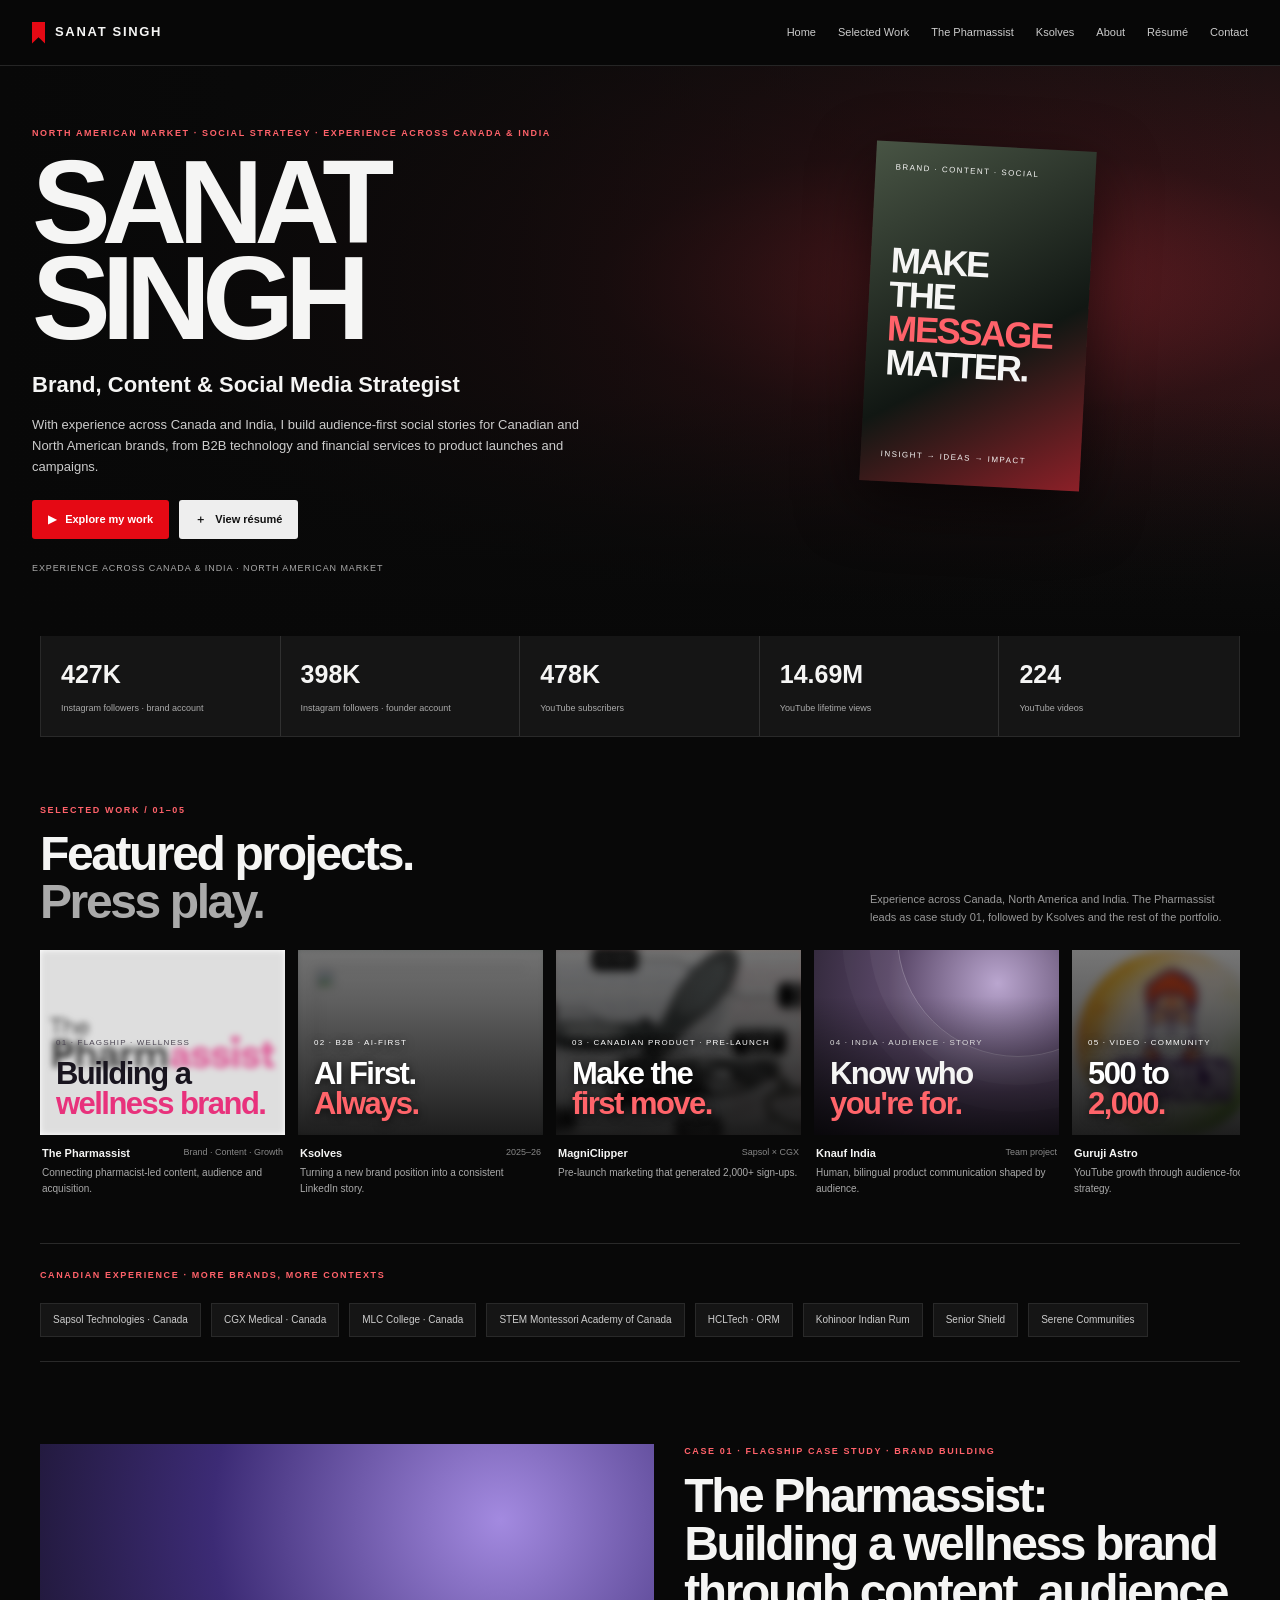
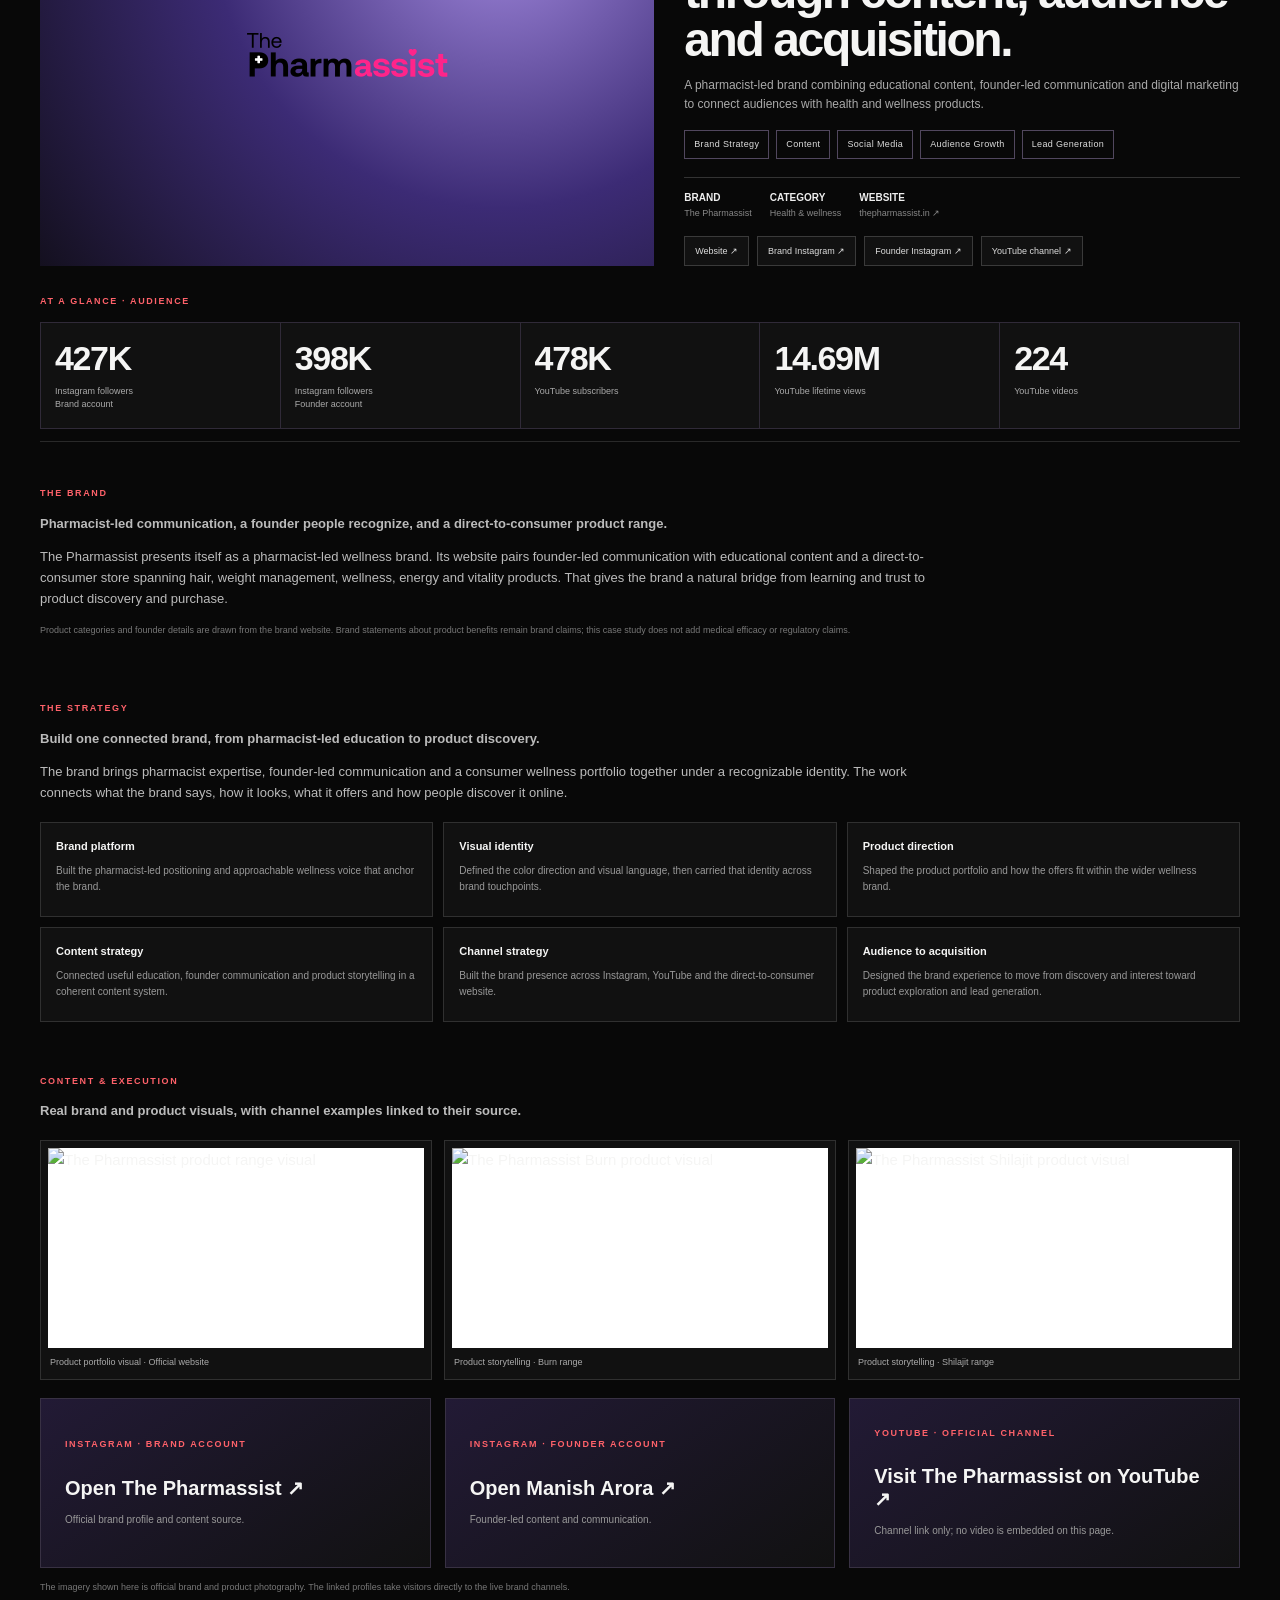
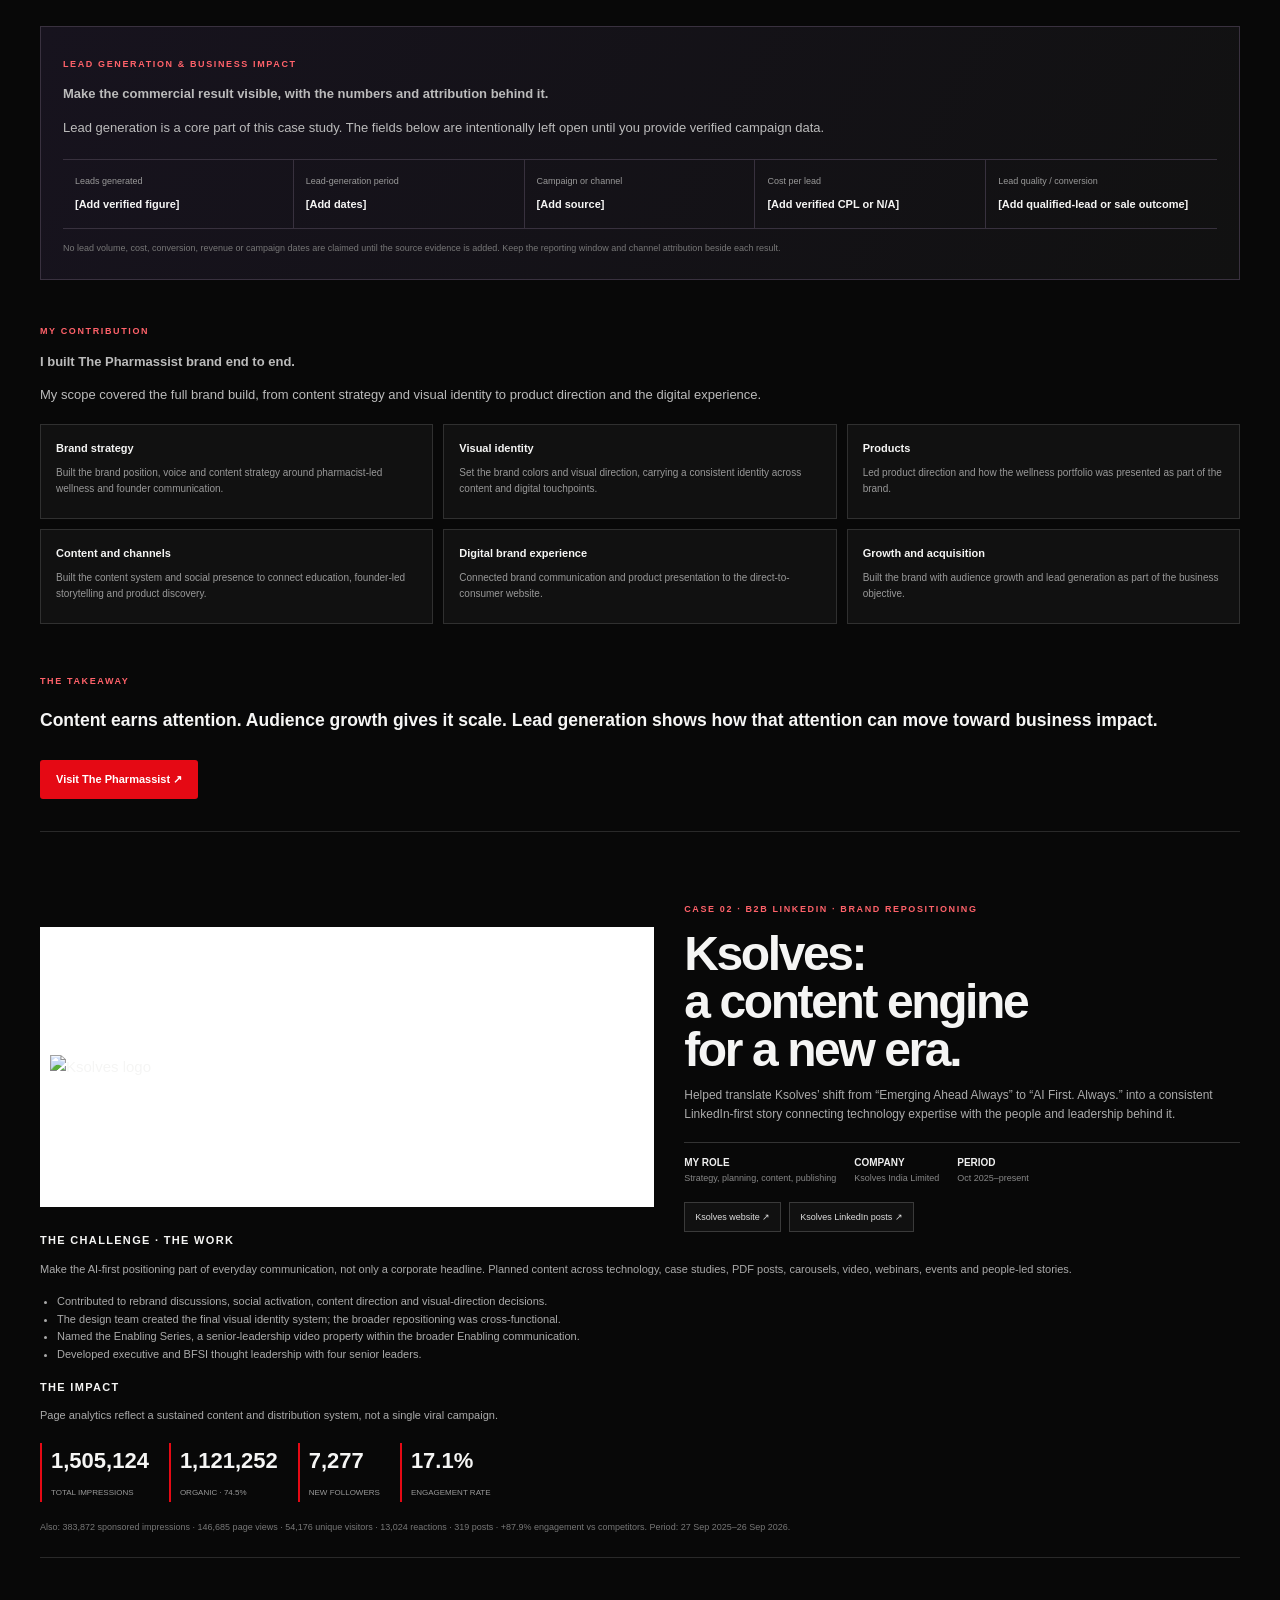
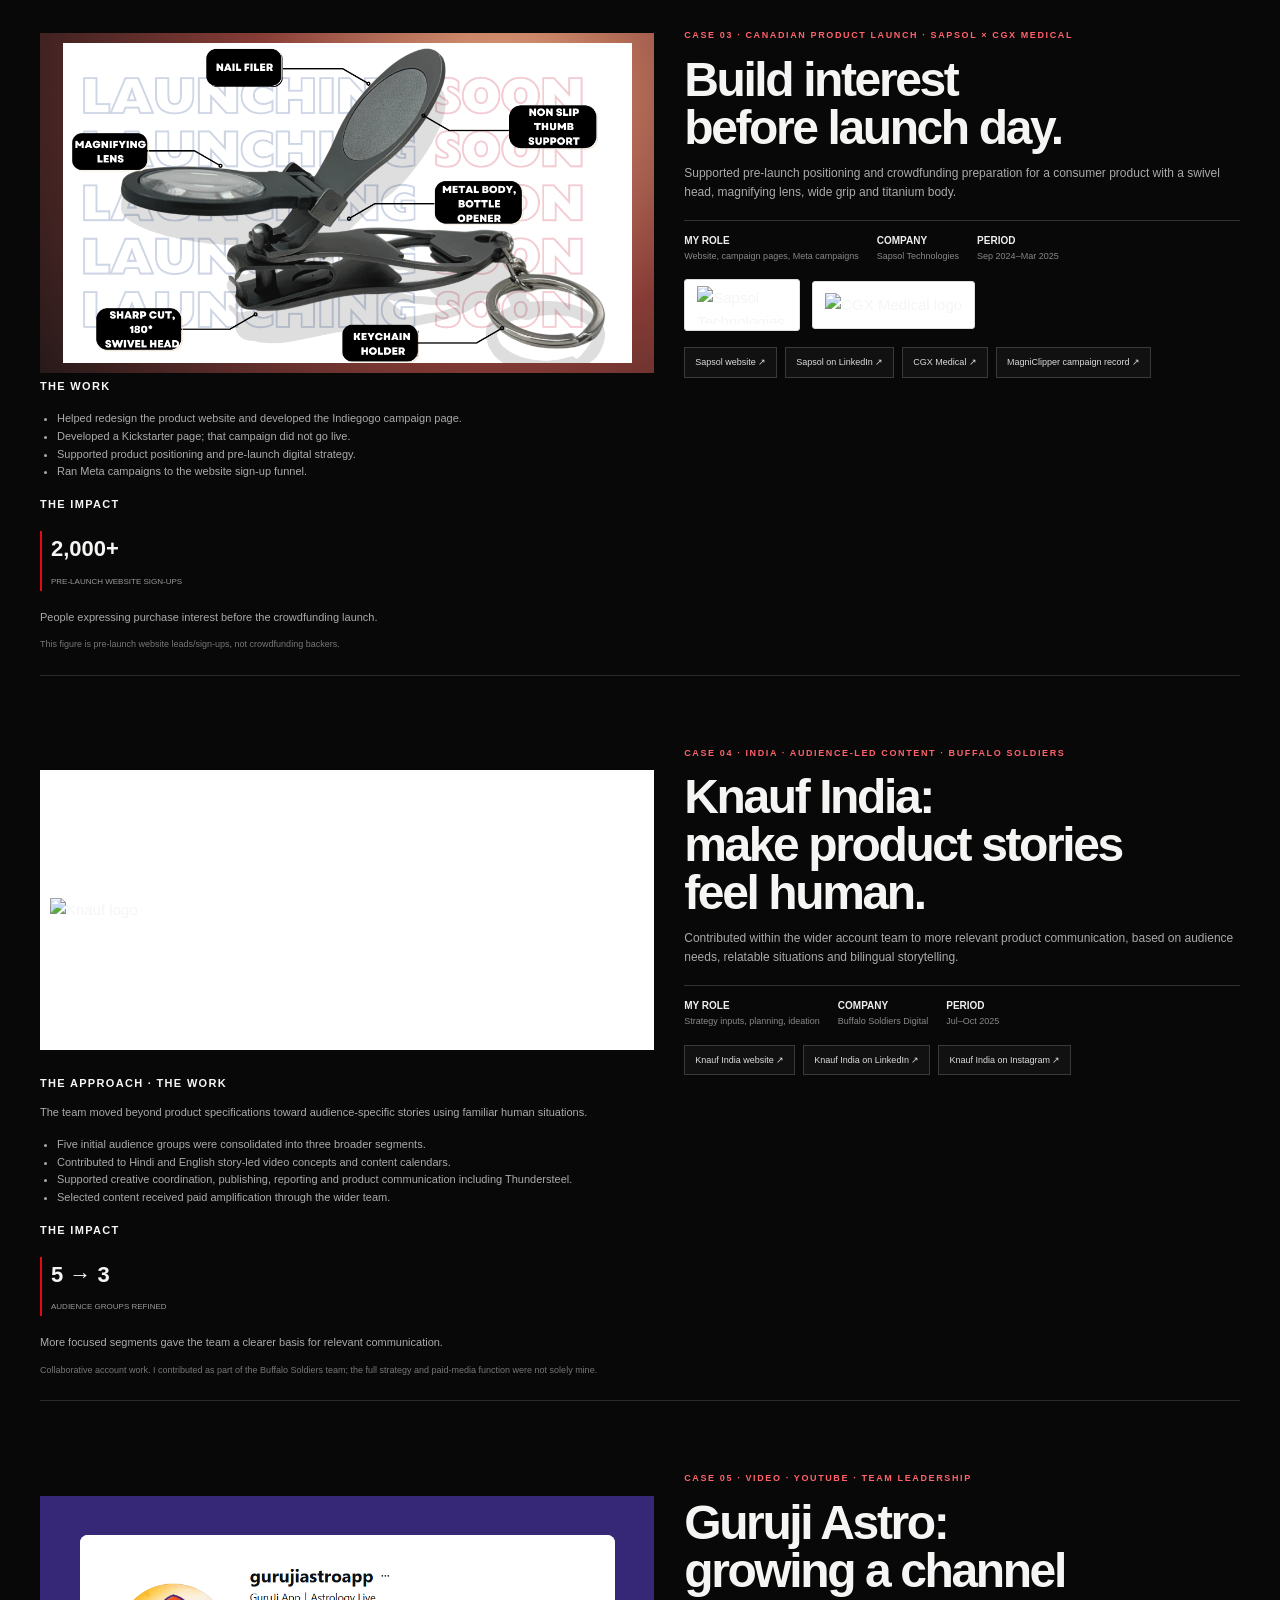
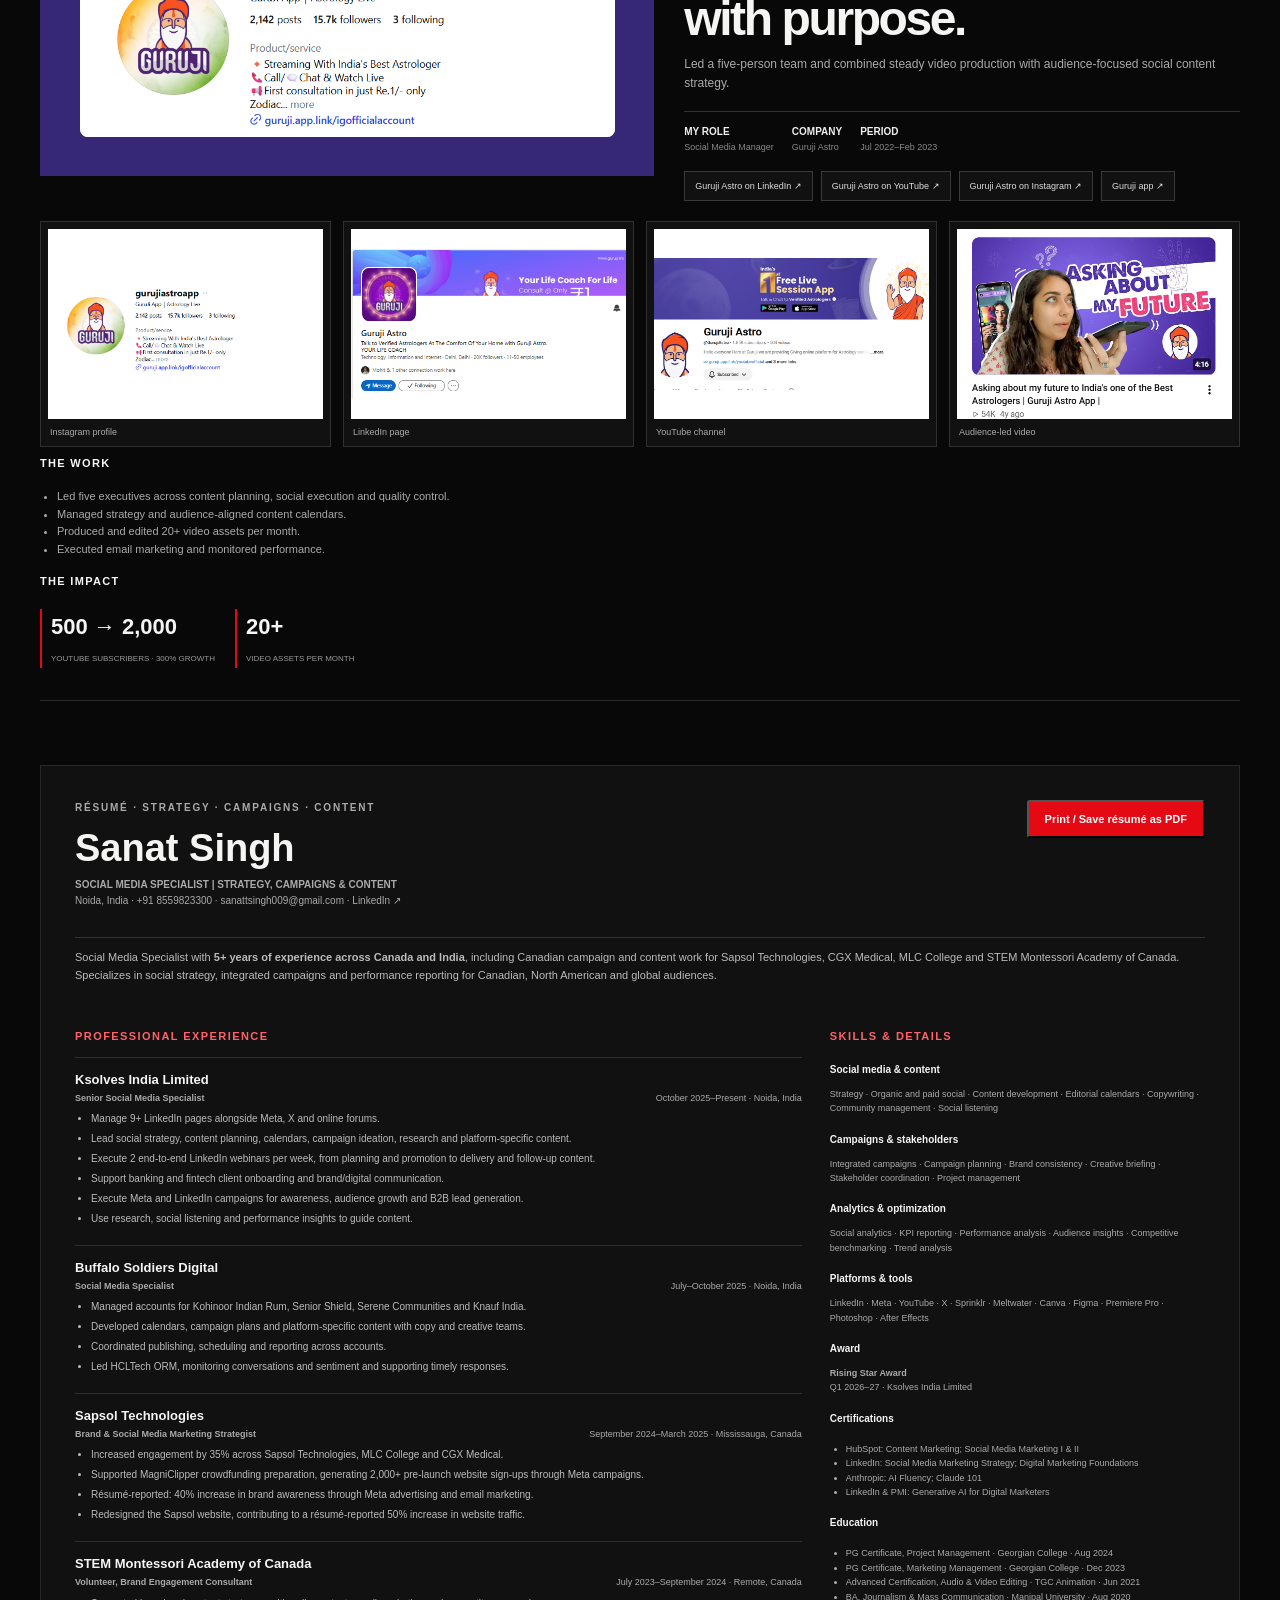
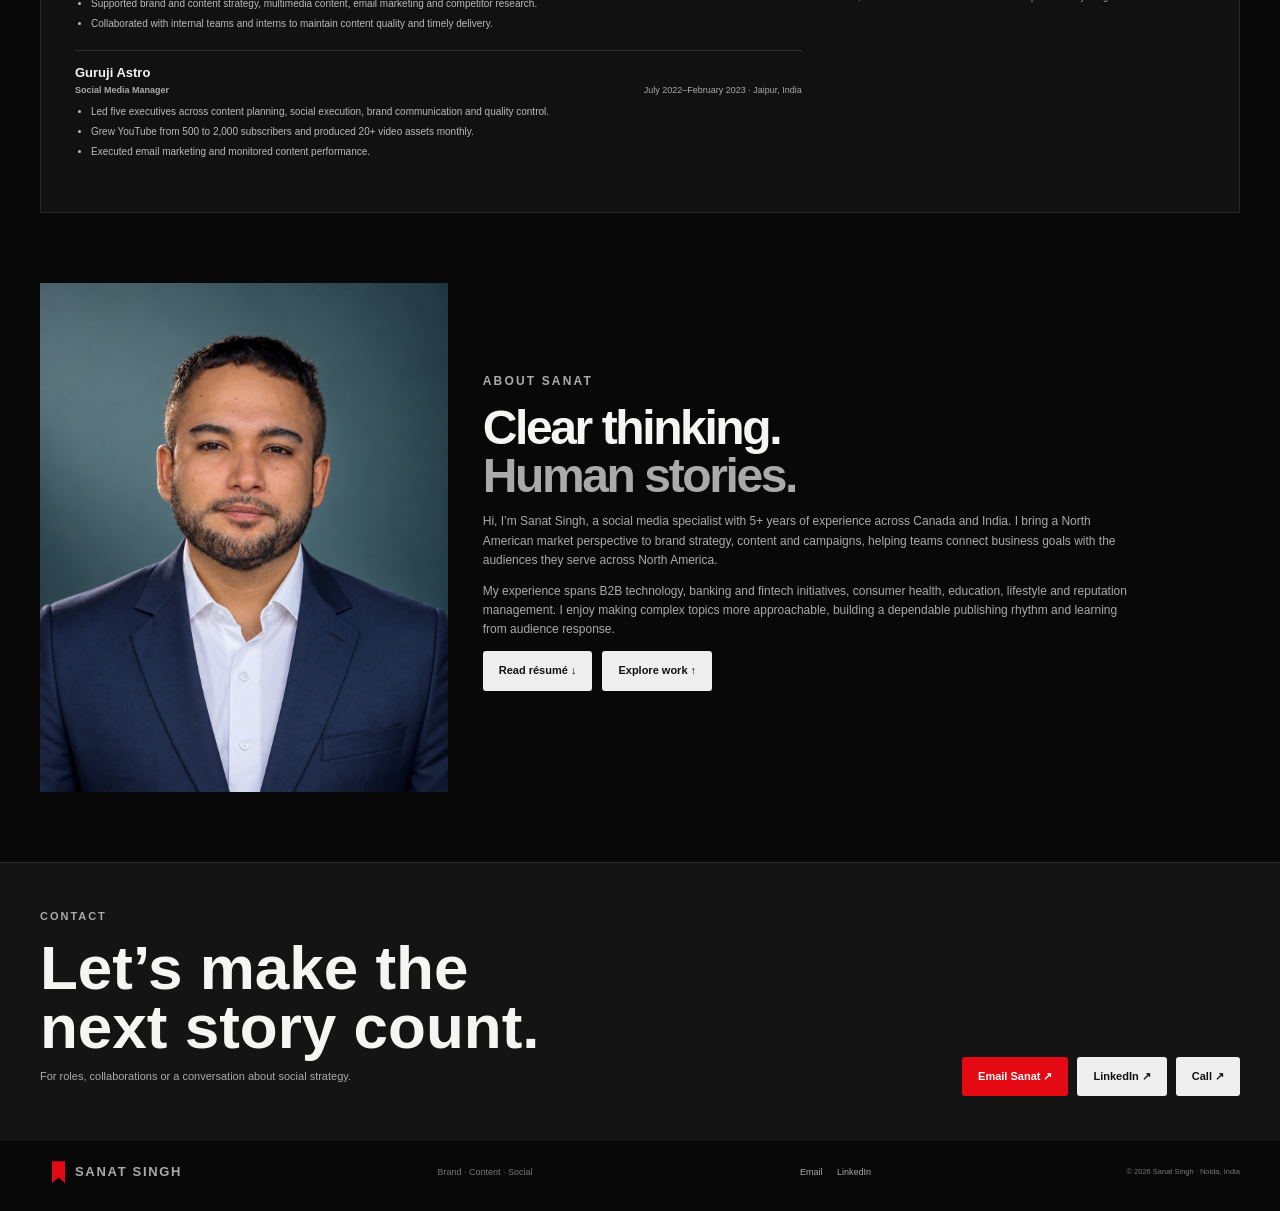
==== commit 82cb0250: "Fix project card image and headline layering" ====
--- a/index.html
+++ b/index.html
@@ -123,6 +123,27 @@
 .pharmassist-cover{background:#fff;align-items:center;justify-content:center}.cover.pharmassist-cover:after{background:none}.pharmassist-cover .cover-copy{z-index:2}.pharmassist-mark{position:absolute;inset:18px;display:flex;align-items:center;justify-content:center;gap:10px;padding:14px;background:#fff;color:#241b36;z-index:1}.pharmassist-mark>span{display:grid;place-items:center;width:32px;height:32px;border-radius:50%;background:#5c3c9a;color:white;font-size:28px;line-height:1;font-weight:700}.pharmassist-mark strong{font-size:clamp(21px,3vw,32px);line-height:.95;letter-spacing:-.06em}.pharmassist-mark-large{inset:20px;gap:16px}.pharmassist-mark-large>span{width:56px;height:56px;font-size:44px}.pharmassist-mark-large strong{font-size:clamp(36px,5vw,60px)}.pharmassist-art{background:radial-gradient(circle at 75% 18%,#a38ae0,#3c2b75 50%,#14101f)!important;height:100%;min-height:280px;align-items:center;justify-content:center}.pharmassist-art:after{display:none}.pharmassist-tags{display:flex;flex-wrap:wrap;gap:7px;margin:16px 0}.pharmassist-tags span{border:1px solid #51475e;color:#ddd;padding:6px 9px;font-size:9px;letter-spacing:.04em}.pharmassist-at-a-glance{padding:28px 0 12px;border-bottom:1px solid #292929}.pharmassist-stats{display:grid;grid-template-columns:repeat(5,minmax(0,1fr));gap:1px;background:#302a38;border:1px solid #302a38}.pharmassist-stat{min-width:0;padding:17px 14px;background:#111}.pharmassist-stat b{display:block;font-size:clamp(22px,3vw,34px);line-height:1.1;letter-spacing:-.04em}.pharmassist-stat span{display:block;color:#aaa;font-size:9px;line-height:1.45;margin-top:8px}.pharmassist-note{font-size:9px;color:#777;line-height:1.6;margin:12px 0}.pharmassist-section{padding:44px 0 8px}.pharmassist-section h3,.pharmassist-lede{font-size:13px;color:#bbb;max-width:900px}.pharmassist-framework{display:grid;grid-template-columns:repeat(3,minmax(0,1fr));gap:10px;margin-top:18px}.pharmassist-framework article{padding:15px;border:1px solid #303030;background:#111;min-height:95px}.pharmassist-framework b,.pharmassist-framework span{display:block}.pharmassist-framework b{font-size:11px;margin-bottom:7px}.pharmassist-framework span{font-size:10px;color:#999}.pharmassist-gallery{display:grid;grid-template-columns:repeat(3,minmax(0,1fr));gap:12px;margin:18px 0}.pharmassist-gallery figure{margin:0;background:#111;border:1px solid #303030;padding:7px;min-width:0}.pharmassist-gallery img{display:block;width:100%;height:200px;object-fit:contain;background:#fff}.pharmassist-gallery figcaption{padding:7px 2px 2px;color:#aaa;font-size:9px}.pharmassist-channel-grid{display:grid;grid-template-columns:repeat(3,minmax(0,1fr));gap:14px;margin-top:16px}.pharmassist-channel-link{min-height:170px}.pharmassist-channel-link{display:flex;flex-direction:column;justify-content:center;gap:12px;padding:24px;border:1px solid #383143;background:linear-gradient(145deg,#221a35,#111)}.pharmassist-channel-link b{font-size:20px;line-height:1.15}.pharmassist-channel-link>span:last-child{color:#999;font-size:10px}.pharmassist-impact{margin-top:12px;padding:30px 22px 12px;background:linear-gradient(120deg,#17131e,#111);border:1px solid #39313f}.pharmassist-proof{display:grid;grid-template-columns:repeat(5,minmax(0,1fr));gap:0;border-block:1px solid #38313e;margin-top:20px}.pharmassist-proof div{padding:14px 12px;border-right:1px solid #38313e}.pharmassist-proof div:last-child{border-right:0}.pharmassist-proof span,.pharmassist-proof b{display:block}.pharmassist-proof span{font-size:9px;color:#999}.pharmassist-proof b{font-size:11px;margin-top:8px}.pharmassist-close{padding:42px 0 18px}.pharmassist-close .button{margin-top:8px}
 @media(max-width:900px){.pharmassist-stats{grid-template-columns:repeat(3,minmax(0,1fr))}.pharmassist-gallery{grid-template-columns:repeat(2,minmax(0,1fr))}.pharmassist-proof{grid-template-columns:repeat(2,minmax(0,1fr))}.pharmassist-proof div:nth-child(2n){border-right:0}.pharmassist-channel-grid{grid-template-columns:1fr}.pharmassist-framework{grid-template-columns:repeat(2,minmax(0,1fr))}}
 @media(max-width:720px){.pharmassist-stats{grid-template-columns:repeat(2,minmax(0,1fr))}.pharmassist-framework{grid-template-columns:1fr}.pharmassist-gallery img{height:150px}.pharmassist-impact{padding:22px 14px}.pharmassist-proof{grid-template-columns:1fr}.pharmassist-proof div{border-right:0;border-bottom:1px solid #38313e}.pharmassist-proof div:last-child{border-bottom:0}.pharmassist-case .case-top{gap:18px}.pharmassist-art{min-height:220px}}
+
+/* Project covers: blurred image first, readable headline on top, full image on hover/focus */
+.cover.has-image{position:relative;isolation:isolate;overflow:hidden}
+.cover.has-image>img{position:absolute!important;inset:-6px!important;display:block!important;width:calc(100% + 12px)!important;height:calc(100% + 12px)!important;max-width:none!important;object-fit:cover!important;opacity:1!important;filter:blur(5px) brightness(.5)!important;transform:none!important;z-index:0!important;transition:filter .28s ease,transform .28s ease,opacity .28s ease!important}
+.cover.has-image:after{content:"";position:absolute;inset:0;display:block;background:linear-gradient(0deg,rgba(8,8,8,.82),rgba(8,8,8,.28) 72%,rgba(8,8,8,.12))!important;z-index:1!important;pointer-events:none}
+.cover.has-image .cover-copy{position:relative;z-index:2!important;color:#fff;text-shadow:0 2px 10px rgba(0,0,0,.75)}
+.cover.has-image .cover-copy small{color:#fff}
+.tile:hover .cover.has-image>img,.tile:focus-visible .cover.has-image>img,.tile:focus-within .cover.has-image>img{filter:blur(0) brightness(.9)!important;transform:scale(1.025)!important;opacity:1!important}
+.tile:hover .cover.has-image:after,.tile:focus-visible .cover.has-image:after,.tile:focus-within .cover.has-image:after{background:linear-gradient(0deg,rgba(8,8,8,.66),rgba(8,8,8,.16) 72%,rgba(8,8,8,.04))!important}
+.cover.pharmassist-cover{background:#fff!important;align-items:flex-end;justify-content:flex-start;padding:16px!important}
+.cover.pharmassist-cover>img.pharmassist-logo{inset:0!important;width:100%!important;height:100%!important;padding:10px!important;object-fit:contain!important;background:#fff!important;filter:blur(3px) brightness(.82)!important;transform:none!important;opacity:1!important;z-index:0!important}
+.cover.pharmassist-cover:after{background:rgba(255,255,255,.28)!important;z-index:1!important}
+.cover.pharmassist-cover .cover-copy{color:#19151f;text-shadow:none}
+.cover.pharmassist-cover .cover-copy small{color:#4b4552}
+.cover.pharmassist-cover .cover-copy em{color:#e8327c}
+.tile:hover .cover.pharmassist-cover>img.pharmassist-logo,.tile:focus-visible .cover.pharmassist-cover>img.pharmassist-logo,.tile:focus-within .cover.pharmassist-cover>img.pharmassist-logo{filter:blur(0) brightness(1)!important;transform:none!important}
+.tile:hover .cover.pharmassist-cover:after,.tile:focus-visible .cover.pharmassist-cover:after,.tile:focus-within .cover.pharmassist-cover:after{background:rgba(255,255,255,.12)!important}
+.cover.has-image .guruji-logo-crop{position:absolute;inset:0;z-index:0!important;overflow:hidden}
+.cover.has-image .guruji-logo-crop img{filter:blur(5px) brightness(.52)!important;transition:filter .28s ease,transform .28s ease!important}
+.tile:hover .cover.has-image .guruji-logo-crop img,.tile:focus-visible .cover.has-image .guruji-logo-crop img,.tile:focus-within .cover.has-image .guruji-logo-crop img{filter:blur(0) brightness(.9)!important;transform:scale(1.025)!important}
+@media(prefers-reduced-motion:reduce){.cover.has-image>img,.cover.has-image .guruji-logo-crop img{transition:none!important}}
 </style>
 </head>
 <body>
@@ -176,26 +197,4 @@
 nav.addEventListener("click",e=>{if(e.target.closest("a")){nav.classList.remove("open");menu.setAttribute("aria-expanded","false")}});
 </script>
 </body>
-</html>
-/* Readable project covers and supplied Pharmassist identity */
-.cover.has-image>img:not(.pharmassist-logo){filter:blur(3px) brightness(.55);transform:scale(1.06);opacity:.9}
-.cover.has-image:after{background:linear-gradient(0deg,rgba(8,8,8,.86),rgba(8,8,8,.34));z-index:1}
-.cover.pharmassist-cover{background:#fff;align-items:center;justify-content:center;padding:12px}
-.cover.pharmassist-cover:after{display:none}
-.cover.pharmassist-cover>.pharmassist-logo{position:relative;inset:auto;width:92%;max-width:296px;height:auto;max-height:100%;object-fit:contain;background:transparent;opacity:1;filter:none;transform:none;z-index:2}
-.pharmassist-art{align-items:center;justify-content:center}
-.pharmassist-art>.pharmassist-logo{position:relative;width:min(76%,430px);height:auto;max-height:220px;object-fit:contain;background:#fff;padding:15px;border-radius:8px;opacity:1;filter:none;transform:none;z-index:2}
-.guruji-logo-crop img{filter:blur(2.5px) brightness(.58);transform:scale(1.05)}
-
-/* Keep project titles readable while allowing image reveal on hover or focus */
-.cover.has-image>img{filter:blur(4px) brightness(.48)!important;transform:scale(1.08)!important;opacity:.92!important;transition:filter .3s ease,transform .3s ease,opacity .3s ease}
-.tile:hover .cover.has-image>img,.tile:focus-within .cover.has-image>img{filter:blur(0) brightness(.86)!important;transform:scale(1.02)!important;opacity:1!important}
-.cover.has-image:after{background:linear-gradient(0deg,rgba(8,8,8,.88),rgba(8,8,8,.34) 65%,rgba(8,8,8,.12));z-index:1}
-.tile:hover .cover.has-image:after,.tile:focus-within .cover.has-image:after{background:linear-gradient(0deg,rgba(8,8,8,.78),rgba(8,8,8,.24) 65%,rgba(8,8,8,.08))}
-.cover.pharmassist-cover{background:#211c2b;align-items:center;justify-content:center;padding:12px}
-.cover.pharmassist-cover>.pharmassist-logo{position:absolute;inset:0;width:100%;height:100%;max-width:none;max-height:none;padding:12px;object-fit:contain;background:transparent;opacity:.95;z-index:0}
-.cover.pharmassist-cover:after{z-index:1}
-.cover.pharmassist-cover .cover-copy{z-index:2}
-.guruji-logo-crop img{filter:blur(4px) brightness(.55);transform:scale(1.05);transition:filter .3s ease,transform .3s ease}
-.tile:hover .guruji-logo-crop img,.tile:focus-within .guruji-logo-crop img{filter:blur(0) brightness(.86);transform:scale(1.02)}
-@media(prefers-reduced-motion:reduce){.cover.has-image>img,.guruji-logo-crop img{transition:none}}
+</html>
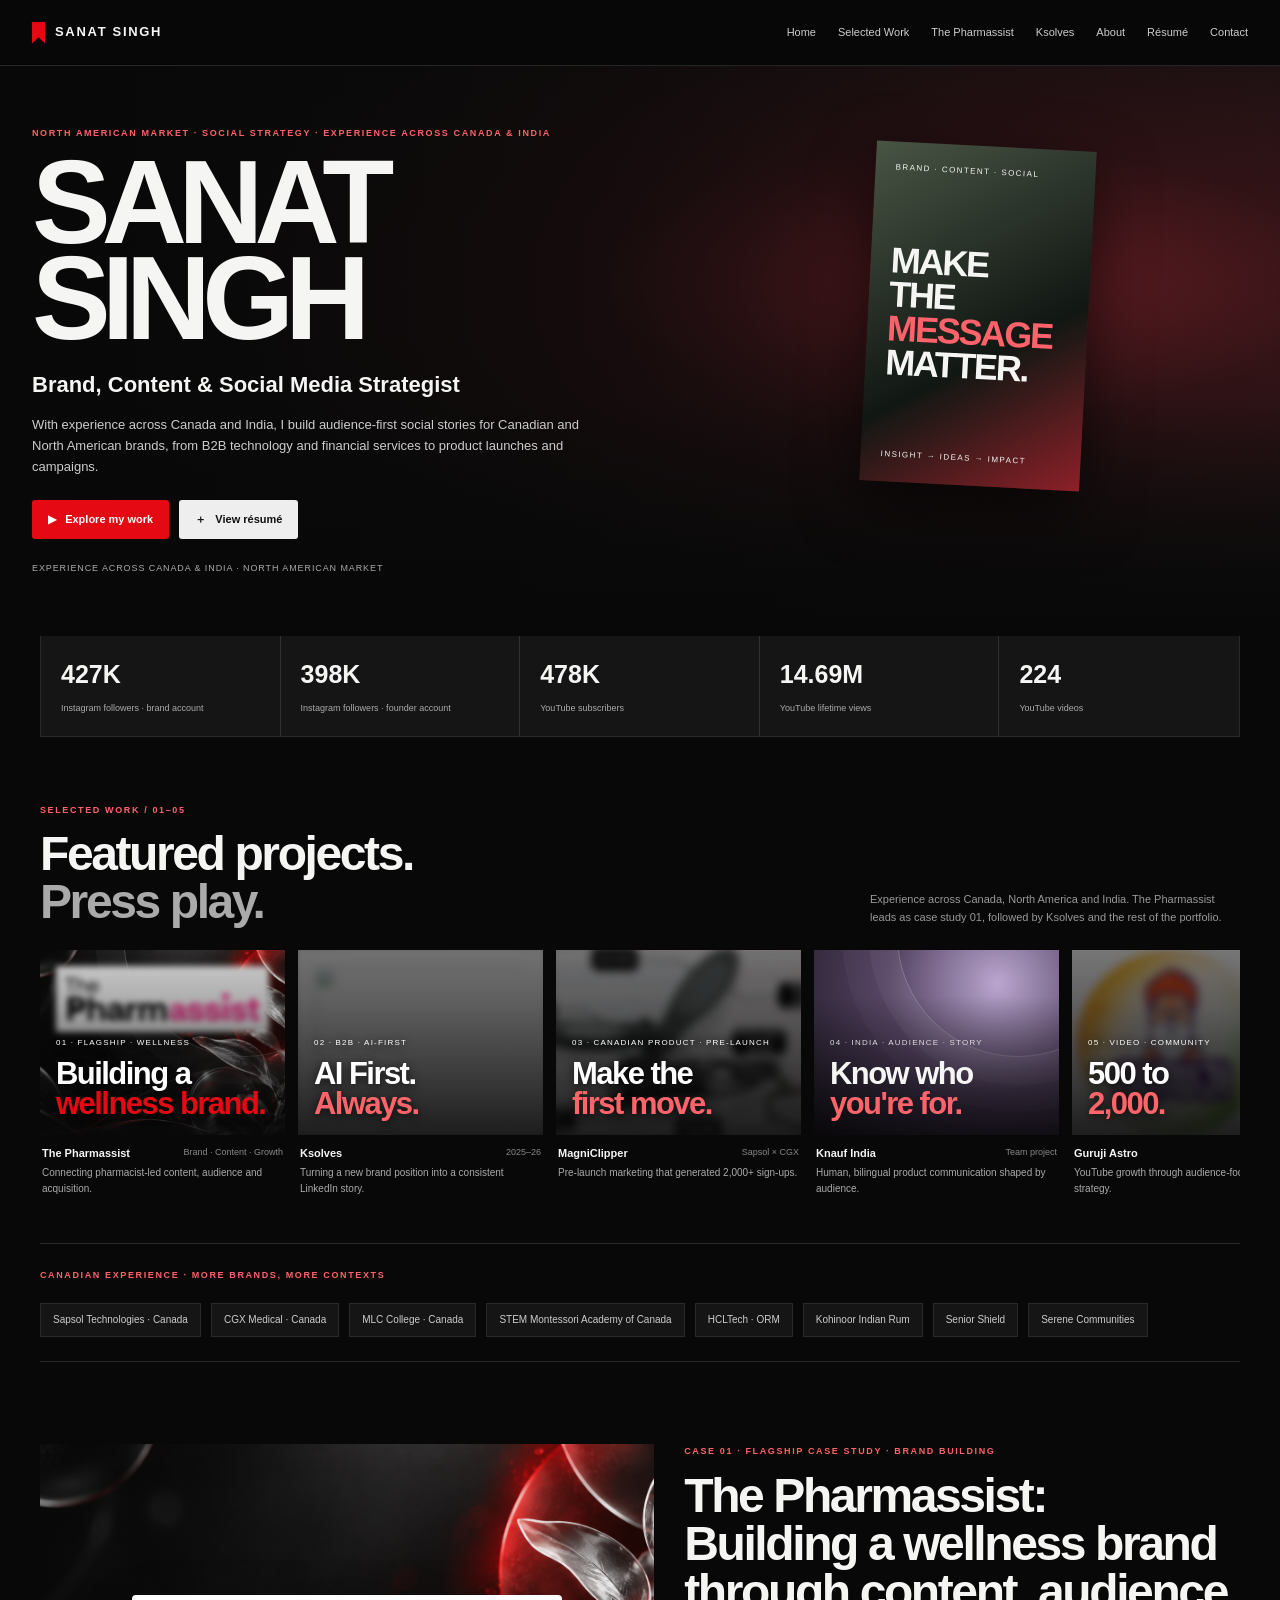
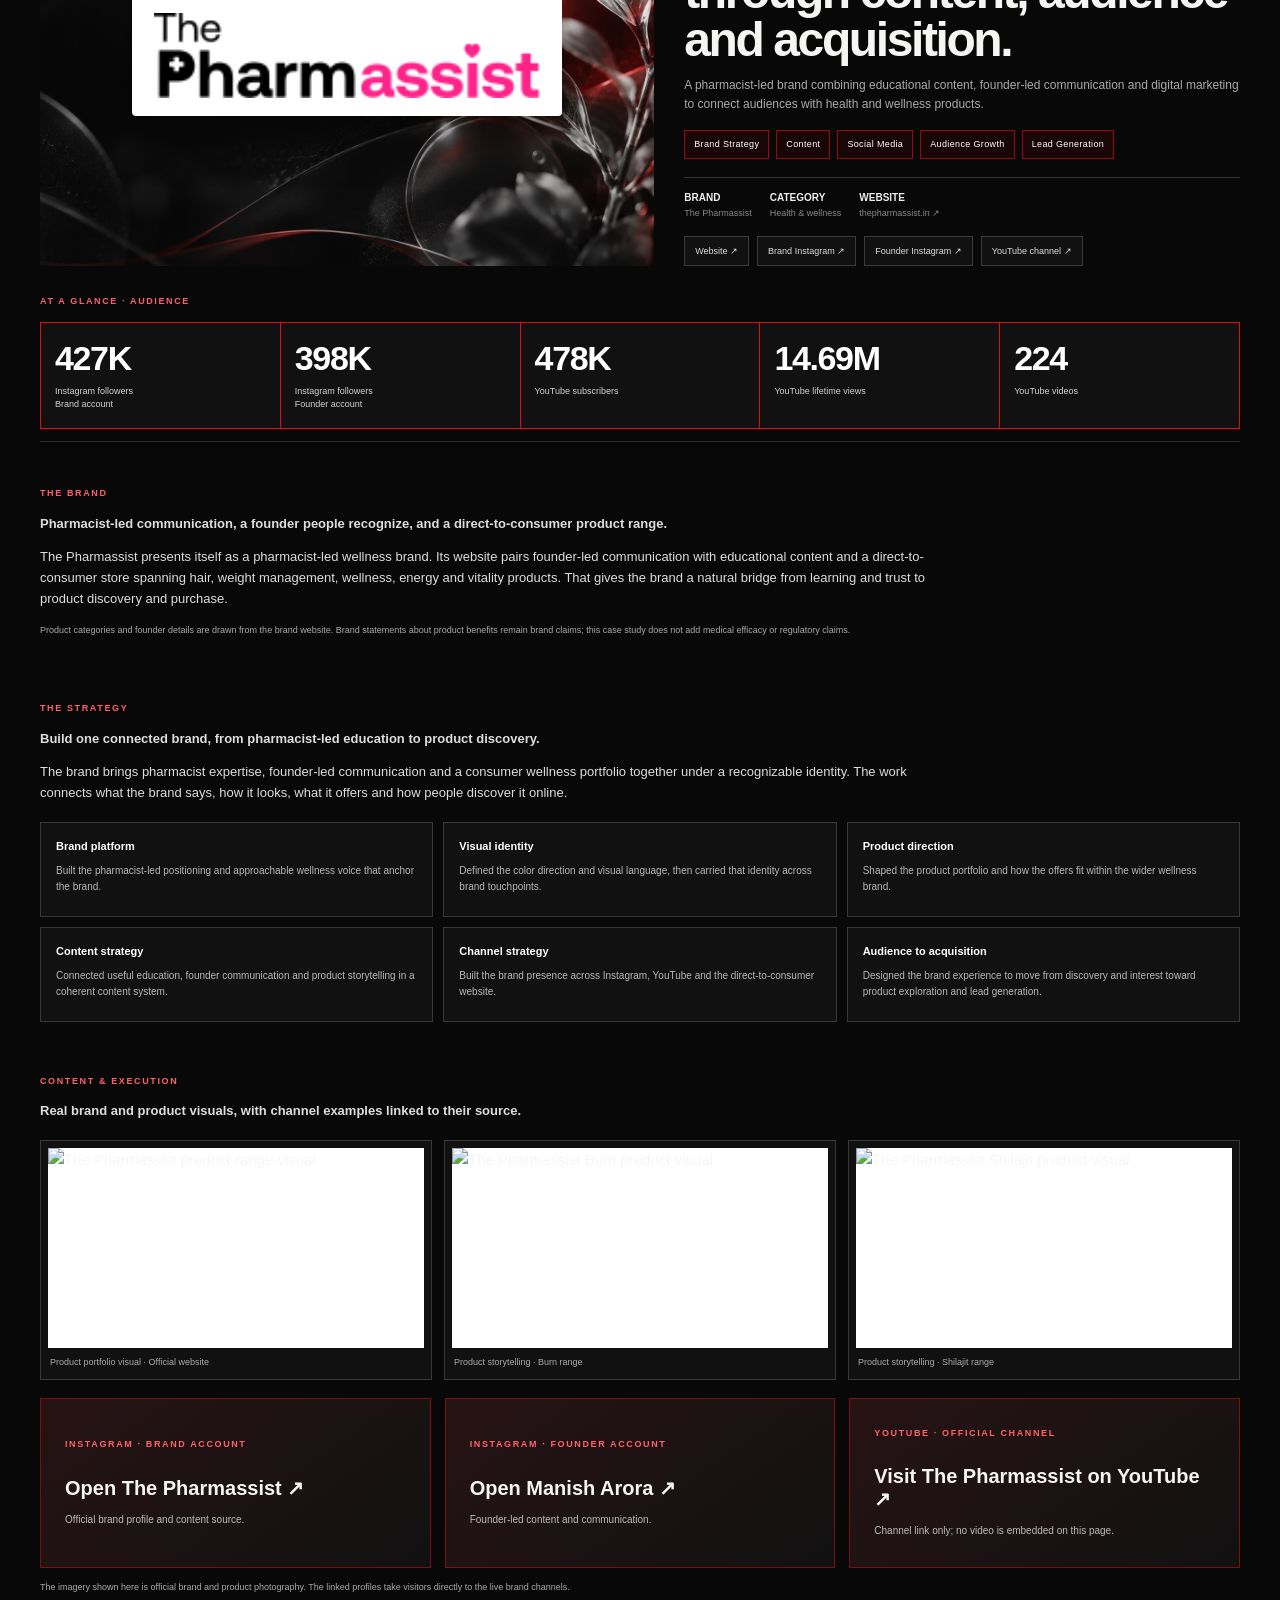
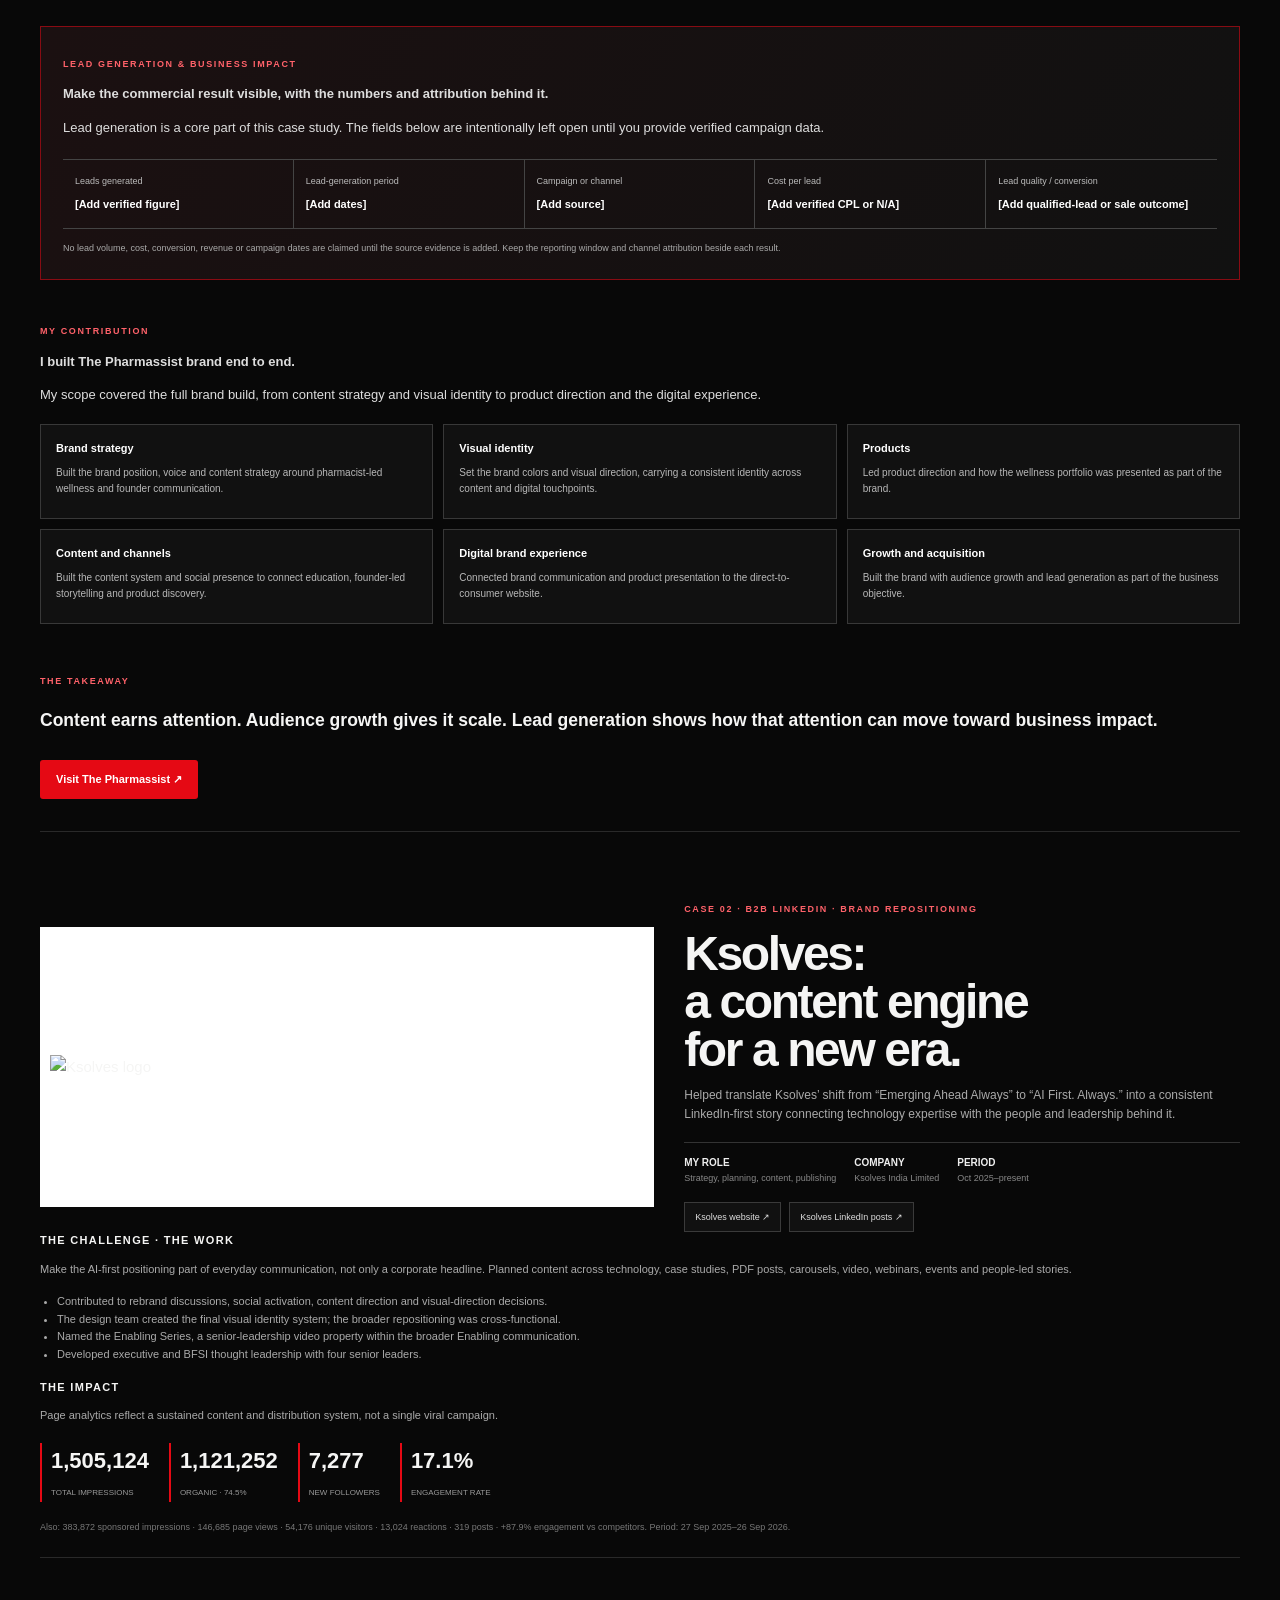
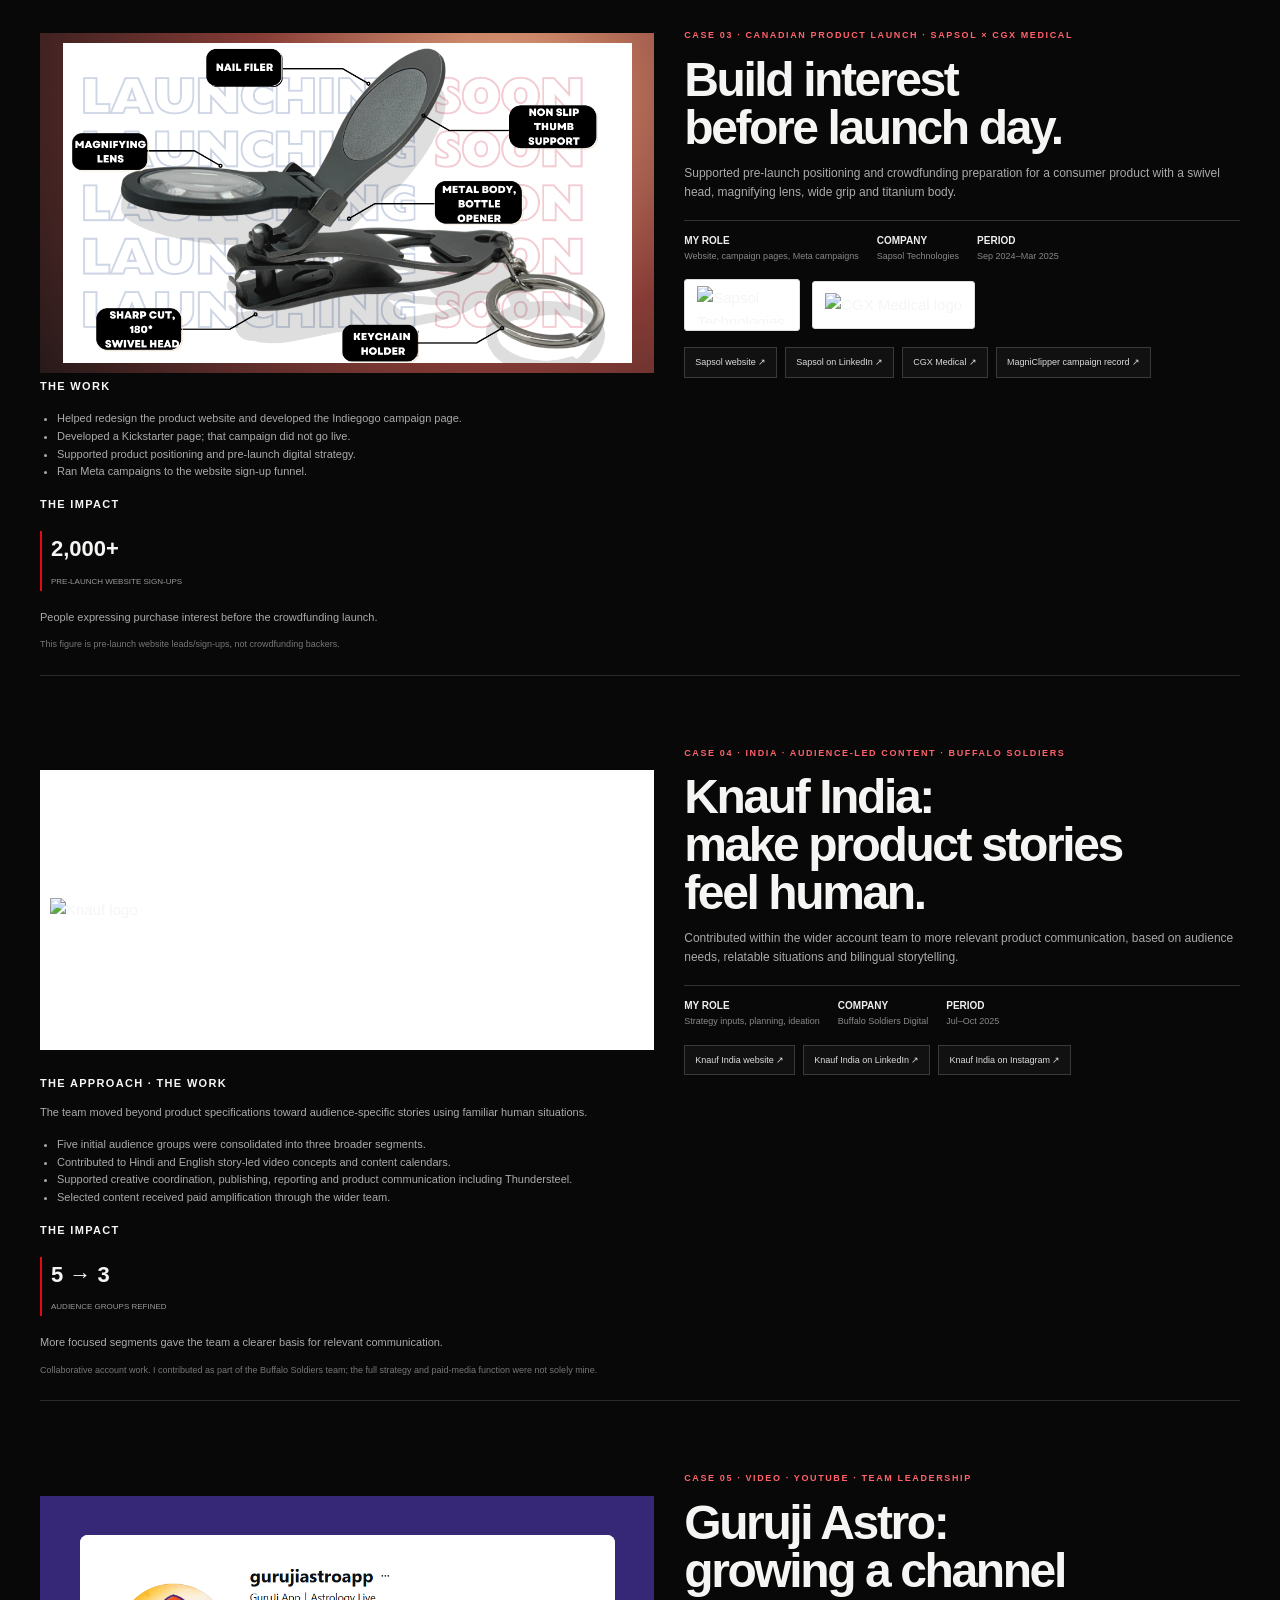
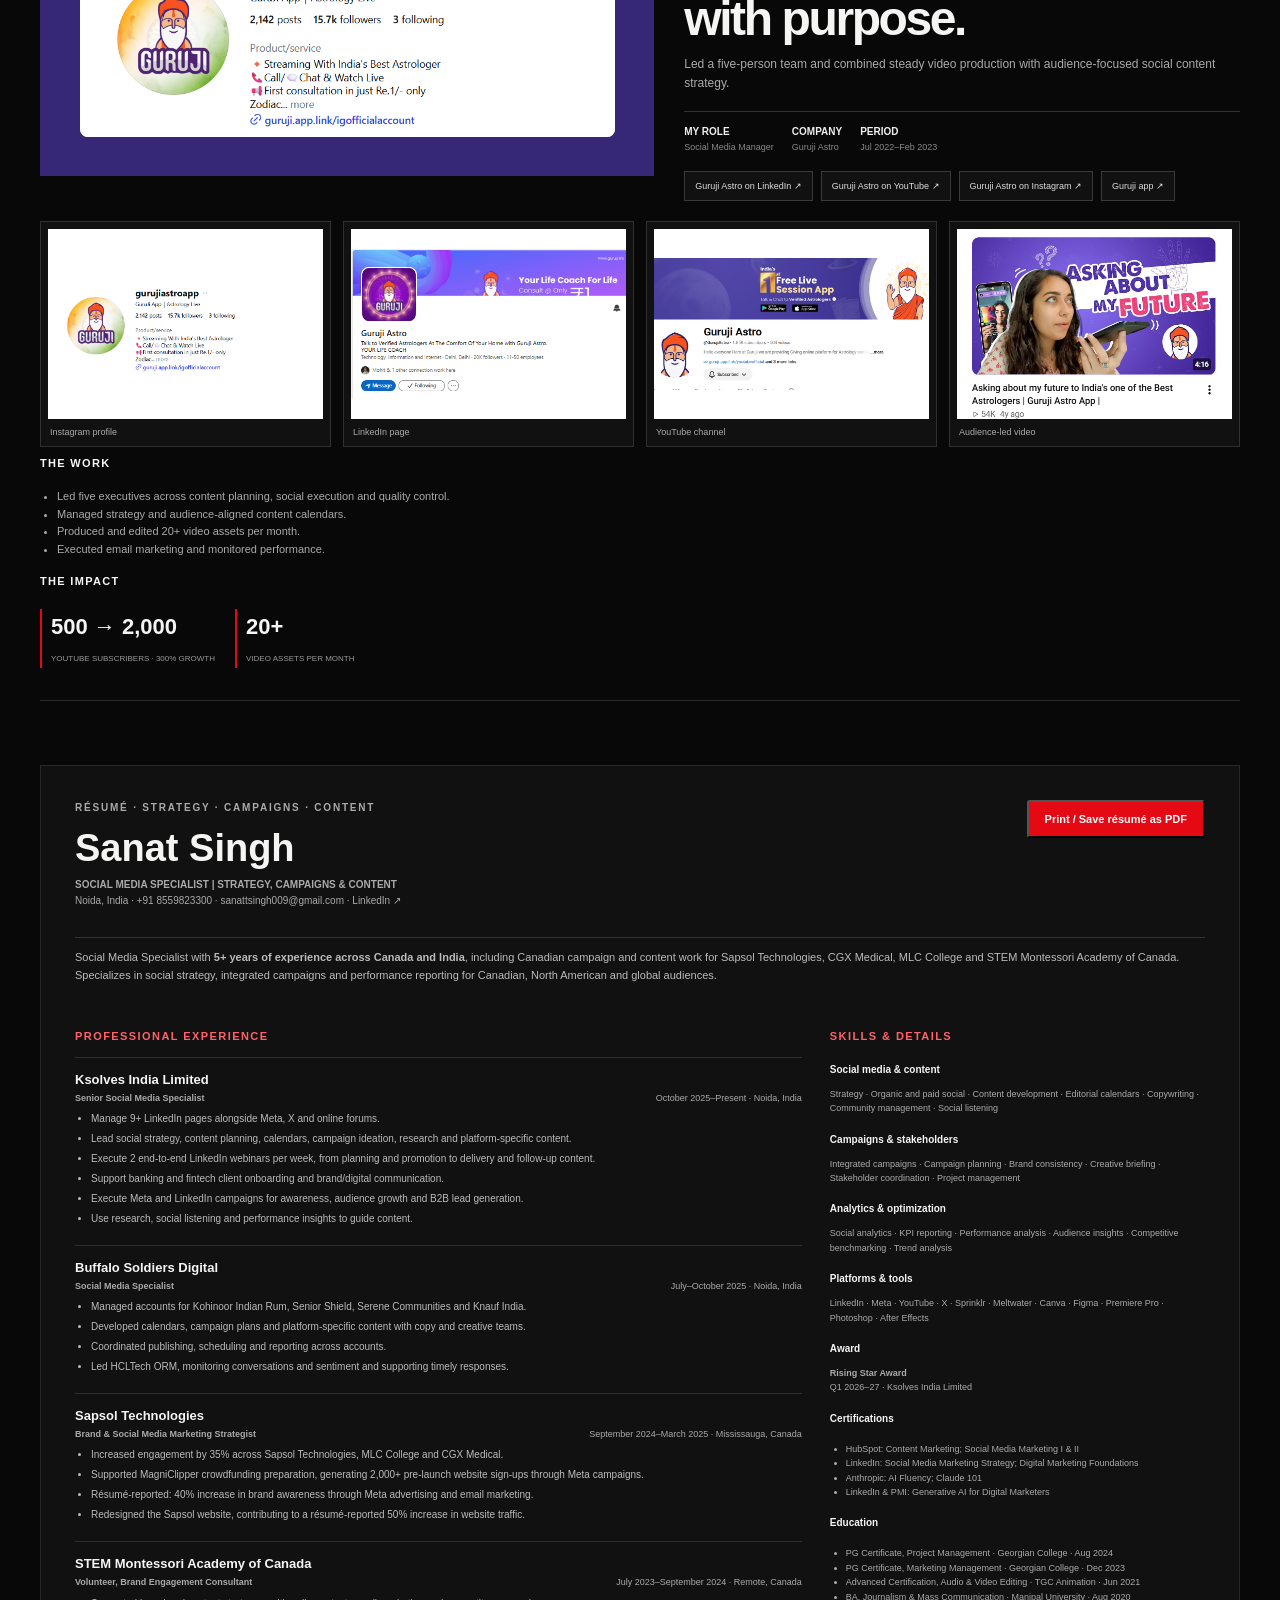
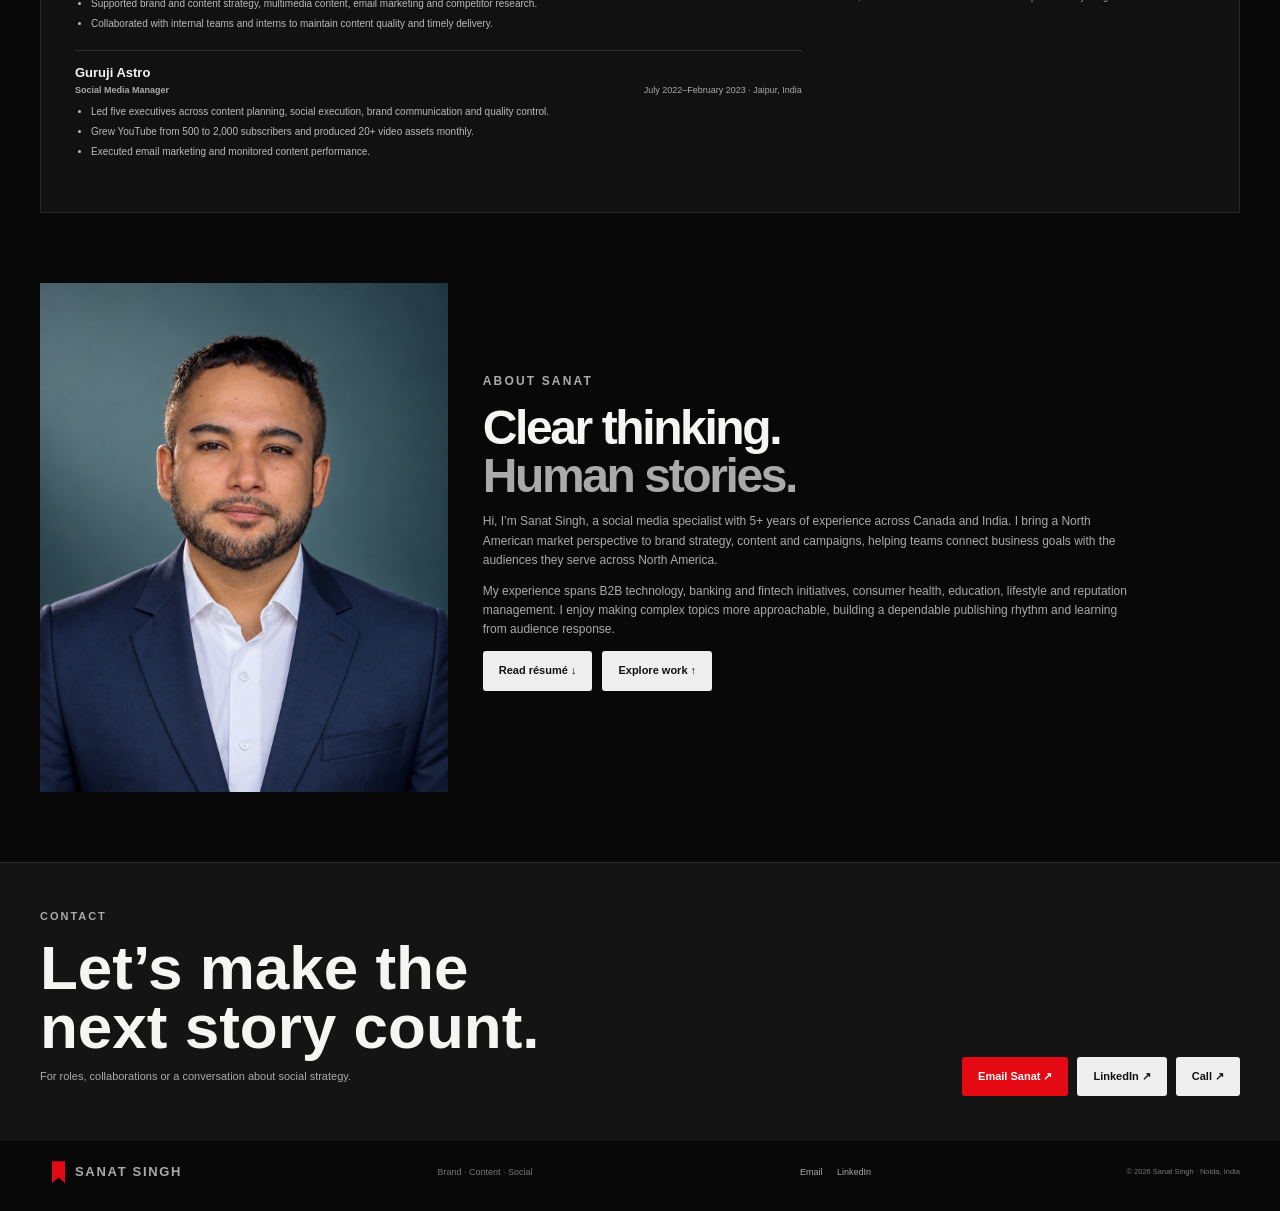
==== commit 0d406be8: "Improve Pharmassist case study visibility and hero artwork" ====
--- a/index.html
+++ b/index.html
@@ -144,6 +144,38 @@
 .cover.has-image .guruji-logo-crop img{filter:blur(5px) brightness(.52)!important;transition:filter .28s ease,transform .28s ease!important}
 .tile:hover .cover.has-image .guruji-logo-crop img,.tile:focus-visible .cover.has-image .guruji-logo-crop img,.tile:focus-within .cover.has-image .guruji-logo-crop img{filter:blur(0) brightness(.9)!important;transform:scale(1.025)!important}
 @media(prefers-reduced-motion:reduce){.cover.has-image>img,.cover.has-image .guruji-logo-crop img{transition:none!important}}
+
+/* The Pharmassist uses the portfolio's charcoal, white, and red palette */
+.cover.pharmassist-cover{background:#101010 url("assets/the-pharmassist-hero.png") center/cover no-repeat!important;align-items:flex-end!important;justify-content:flex-start!important;padding:16px!important}
+.cover.pharmassist-cover>img.pharmassist-logo{position:absolute!important;inset:16px 16px auto!important;width:calc(100% - 32px)!important;height:66px!important;max-width:none!important;max-height:none!important;padding:9px!important;object-fit:contain!important;background:#fff!important;filter:blur(3px) brightness(.88)!important;opacity:1!important;z-index:0!important}
+.cover.pharmassist-cover:after{display:block!important;background:linear-gradient(0deg,rgba(8,8,8,.88),rgba(8,8,8,.24) 72%,rgba(8,8,8,.08))!important;z-index:1!important}
+.cover.pharmassist-cover .cover-copy{position:relative;z-index:2!important;color:#fff!important;text-shadow:0 2px 10px rgba(0,0,0,.75)!important}
+.cover.pharmassist-cover .cover-copy small{color:#fff!important}
+.cover.pharmassist-cover .cover-copy em{color:#e50914!important}
+.tile:hover .cover.pharmassist-cover>img.pharmassist-logo,.tile:focus-visible .cover.pharmassist-cover>img.pharmassist-logo,.tile:focus-within .cover.pharmassist-cover>img.pharmassist-logo{filter:blur(0) brightness(1)!important}
+.pharmassist-art{position:relative;isolation:isolate;background:#101010 url("assets/the-pharmassist-hero.png") center/cover no-repeat!important;align-items:center!important;justify-content:center!important;padding:22px!important;min-height:280px}
+.pharmassist-art:before{content:"";position:absolute;inset:0;background:linear-gradient(90deg,rgba(8,8,8,.42),rgba(8,8,8,.06) 72%);z-index:0}
+.pharmassist-art:after{display:block!important;background:linear-gradient(0deg,rgba(8,8,8,.32),transparent 72%)!important;z-index:1}
+.pharmassist-art>.pharmassist-logo{position:relative!important;inset:auto!important;z-index:2!important;display:block;width:min(82%,430px)!important;height:auto!important;max-width:none!important;max-height:190px!important;object-fit:contain!important;padding:18px 22px!important;background:#fff!important;border-radius:4px;opacity:1!important;filter:none!important;transform:none!important;box-shadow:0 18px 48px rgba(0,0,0,.35)}
+.pharmassist-tags span{border:1px solid rgba(229,9,20,.65)!important;color:#fff!important;background:rgba(229,9,20,.08)}
+.pharmassist-stats{background:#e50914!important;border-color:#e50914!important}
+.pharmassist-stat{background:#111!important}
+.pharmassist-stat b{color:#fff}
+.pharmassist-stat span{color:#d2d2d2!important}
+.pharmassist-note{color:#aaa!important}
+.pharmassist-section h3,.pharmassist-lede{color:#ddd!important}
+.pharmassist-framework article{border-color:#383838!important;background:#111!important}
+.pharmassist-framework b{color:#fff}
+.pharmassist-framework span{color:#b8b8b8!important}
+.pharmassist-gallery figure{border-color:#383838!important;background:#111!important}
+.pharmassist-channel-link{border-color:rgba(229,9,20,.5)!important;background:linear-gradient(145deg,#271314,#111)!important}
+.pharmassist-channel-link>span:last-child{color:#bbb!important}
+.pharmassist-impact{background:linear-gradient(120deg,#1b1011,#111)!important;border-color:rgba(229,9,20,.55)!important}
+.pharmassist-proof{border-color:#444!important}
+.pharmassist-proof div{border-color:#444!important}
+.pharmassist-proof span{color:#bbb!important}
+.pharmassist-proof b{color:#fff}
+@media(max-width:720px){.pharmassist-art{min-height:220px!important}}
 </style>
 </head>
 <body>
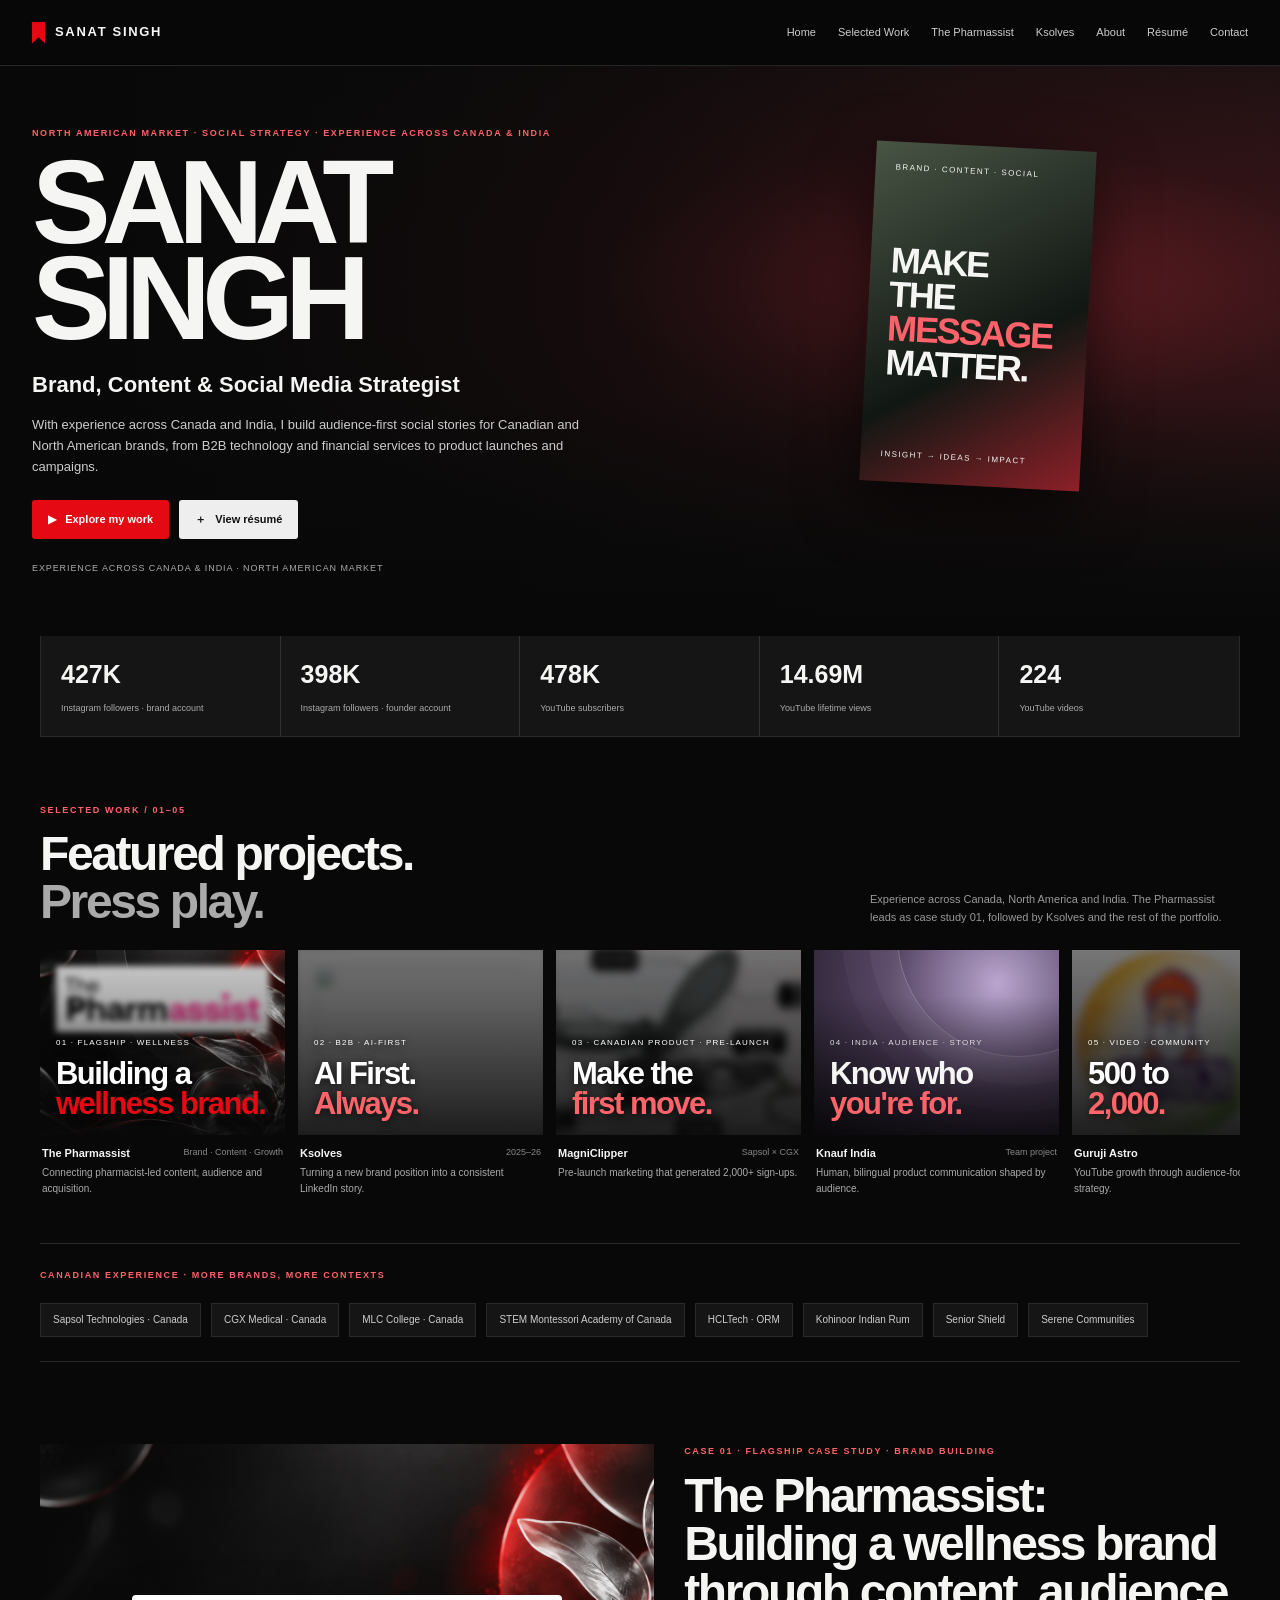
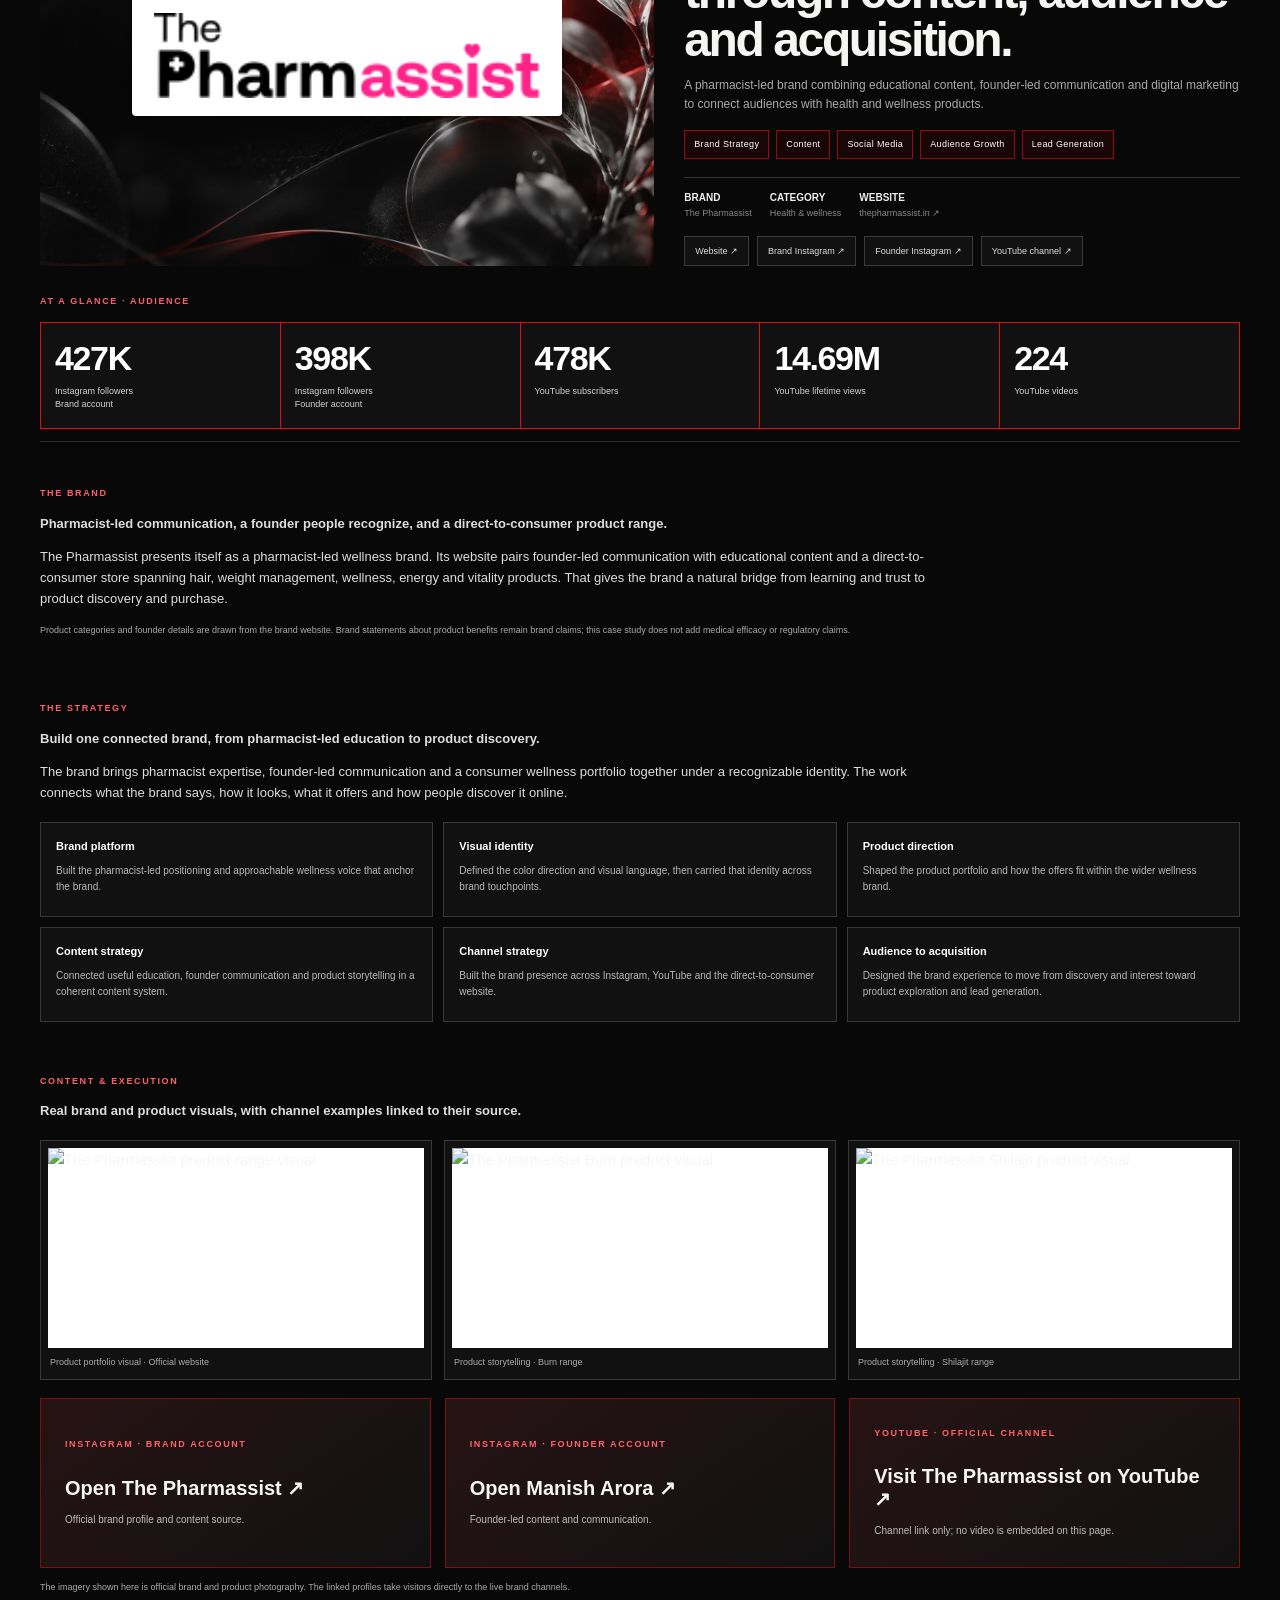
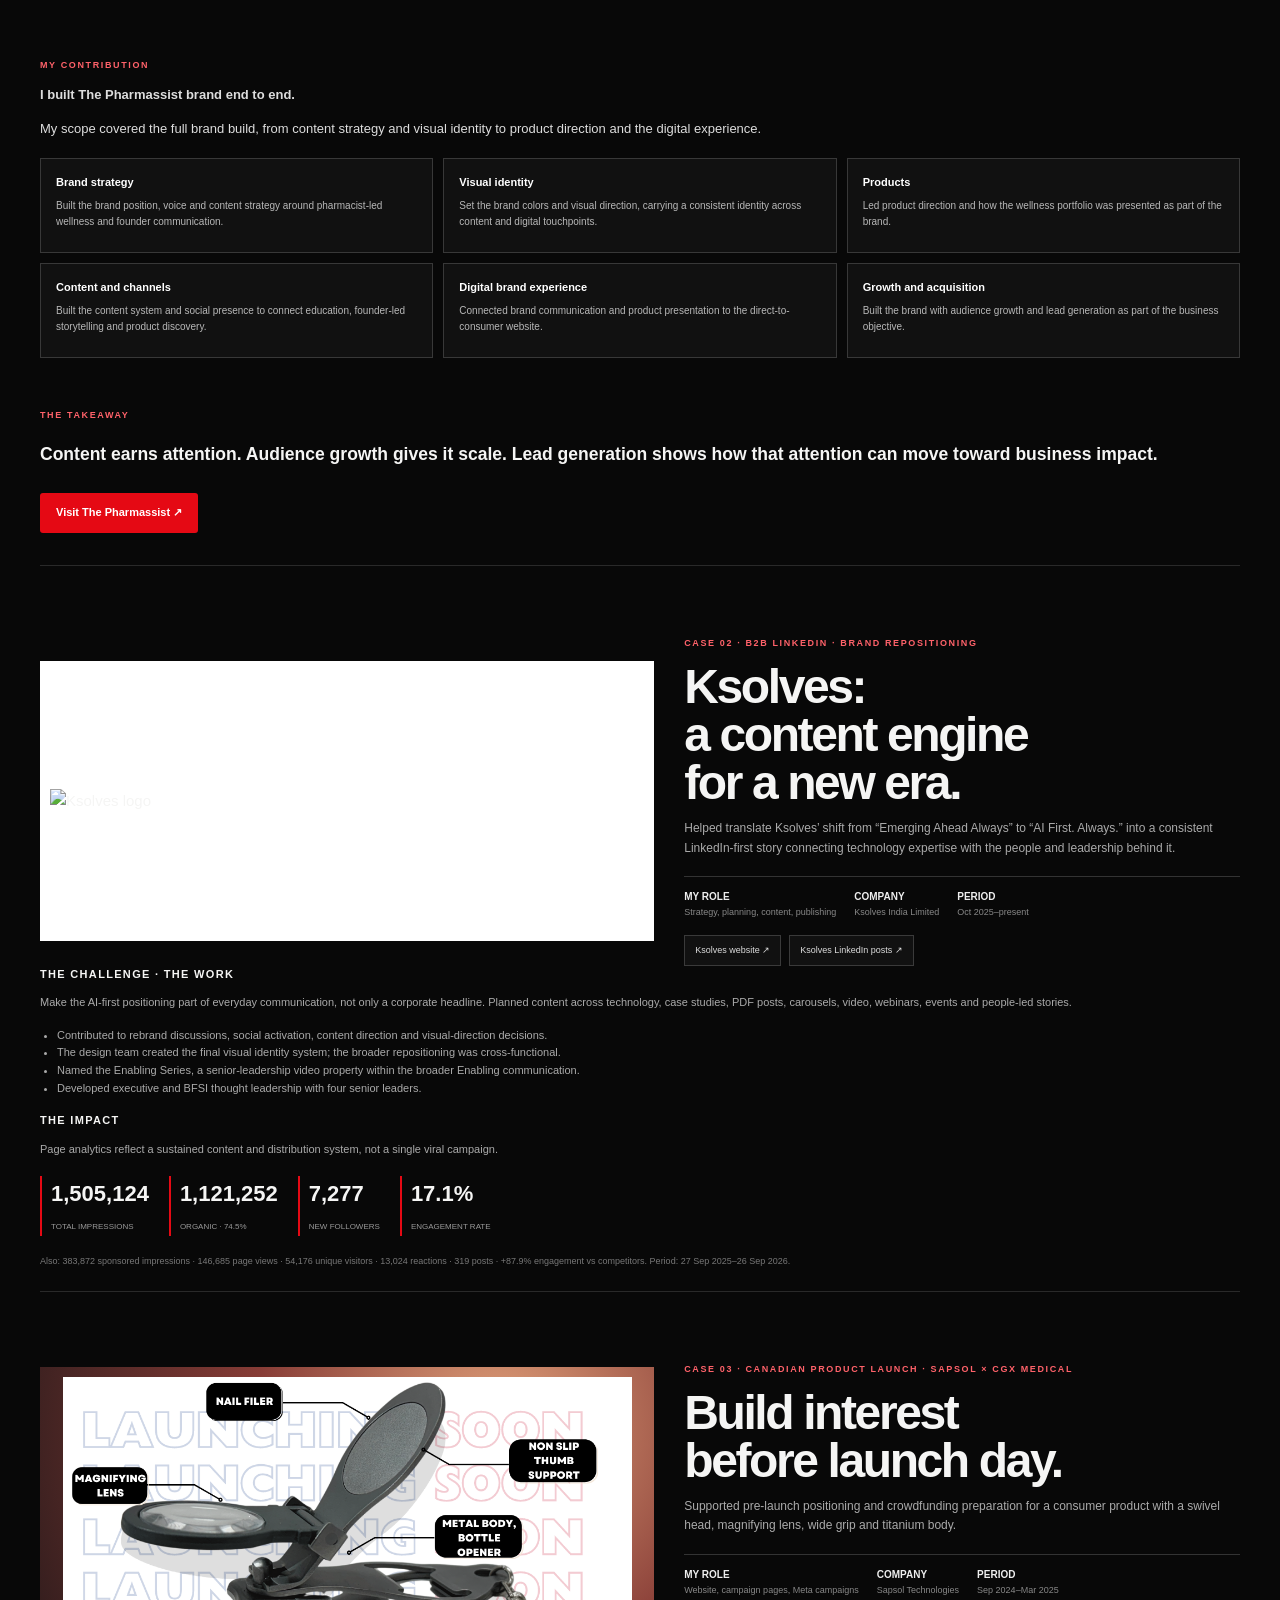
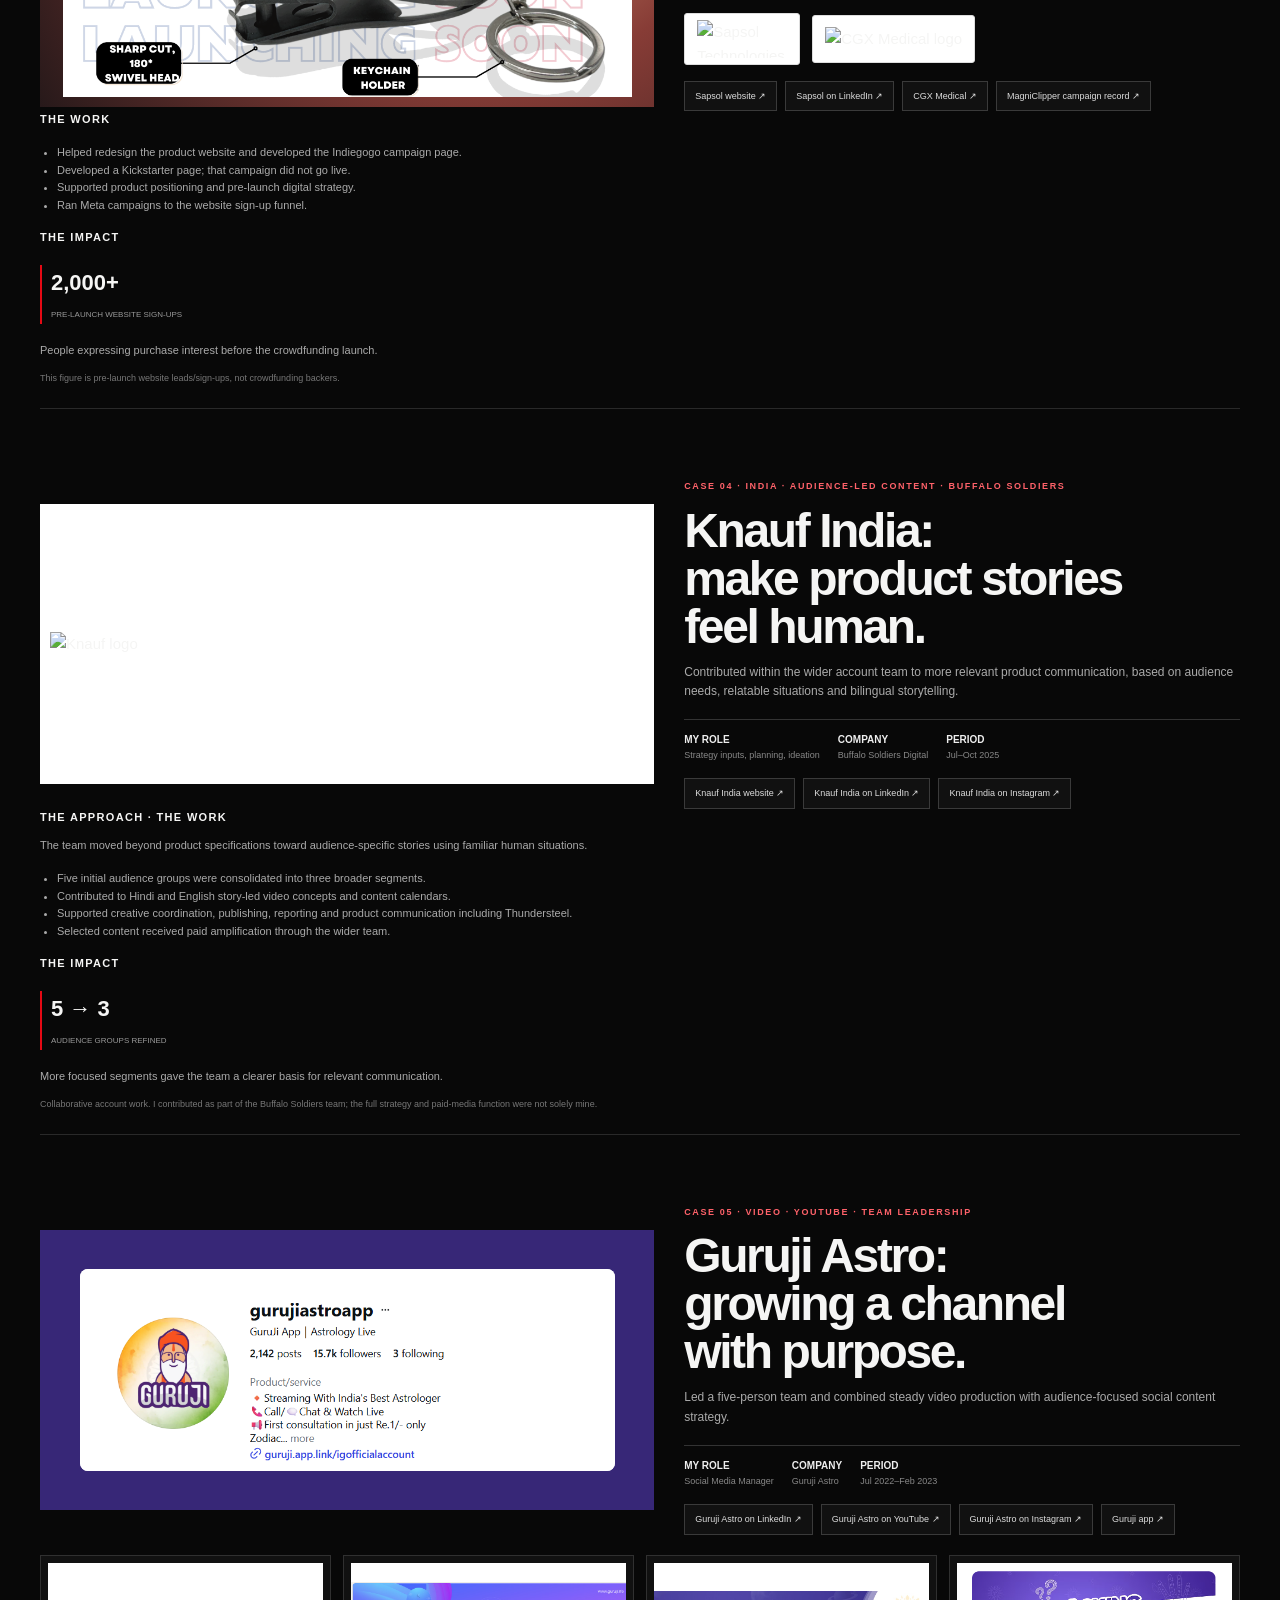
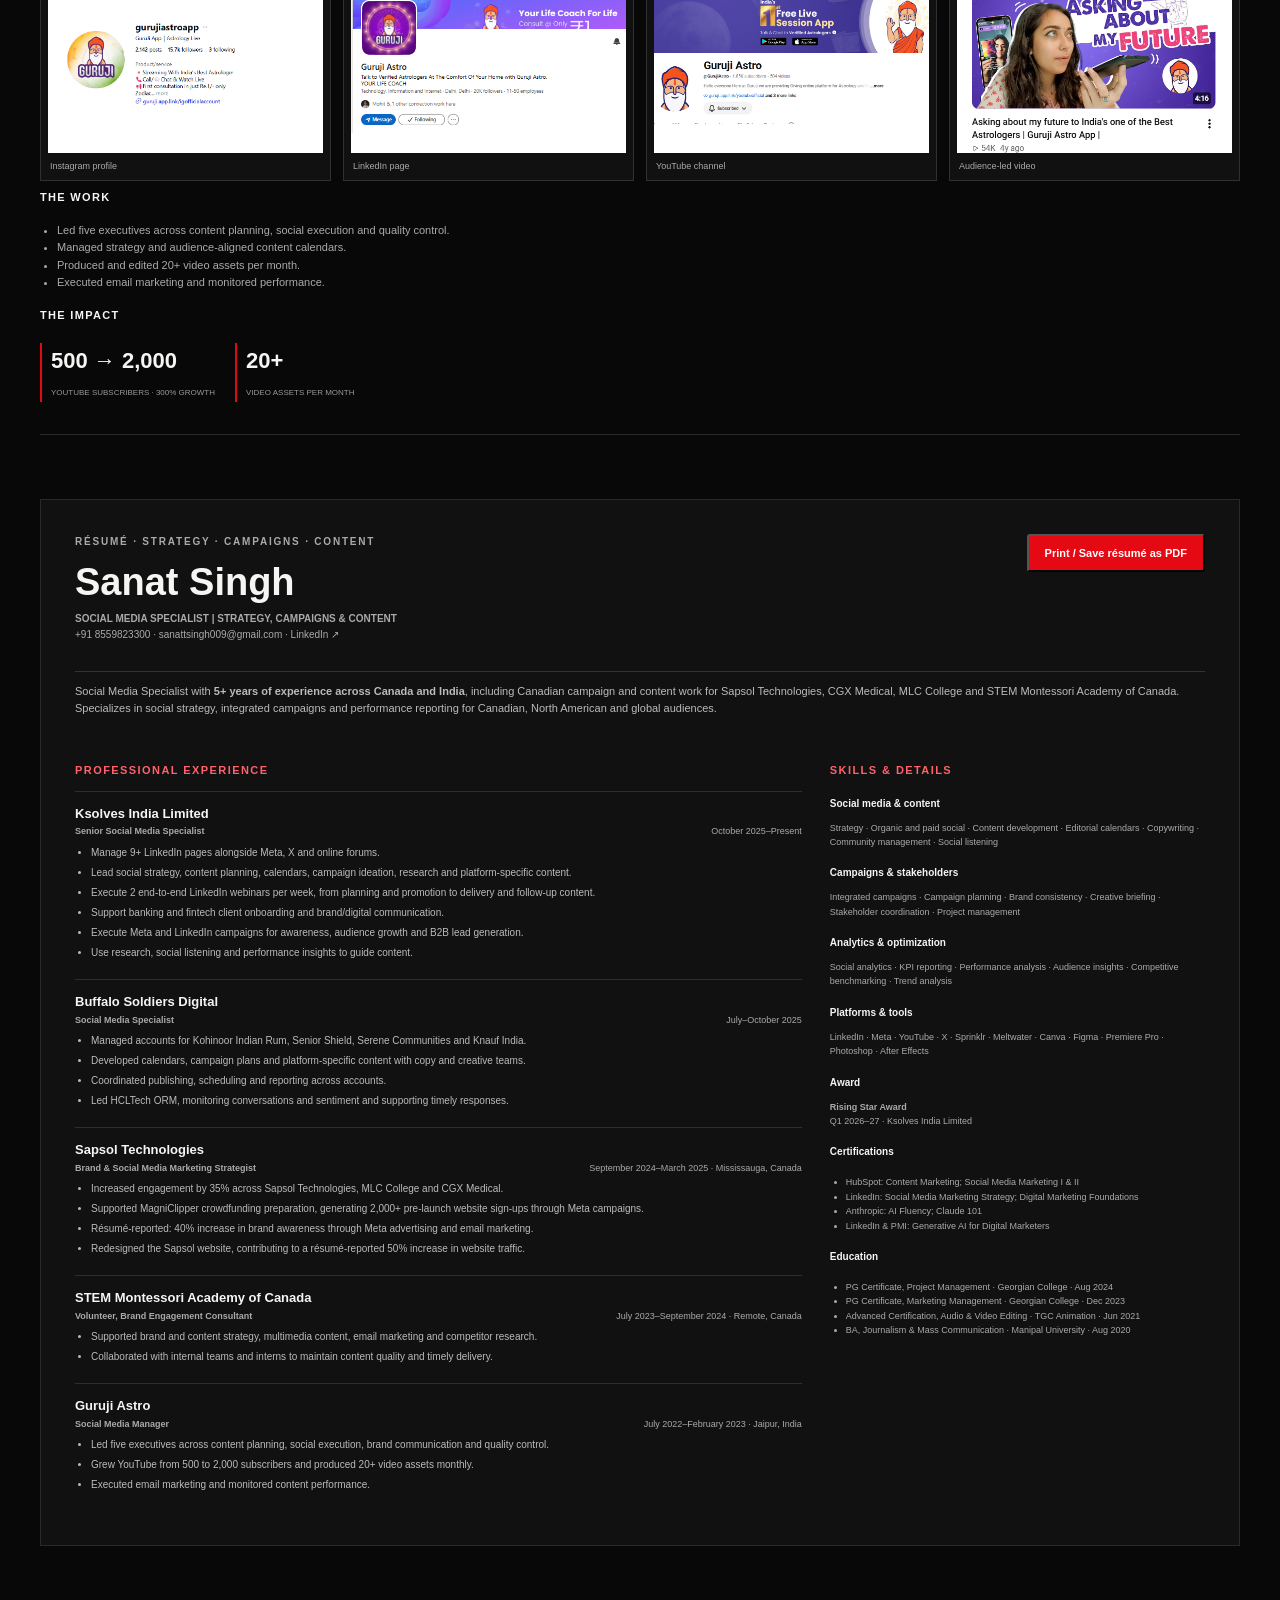
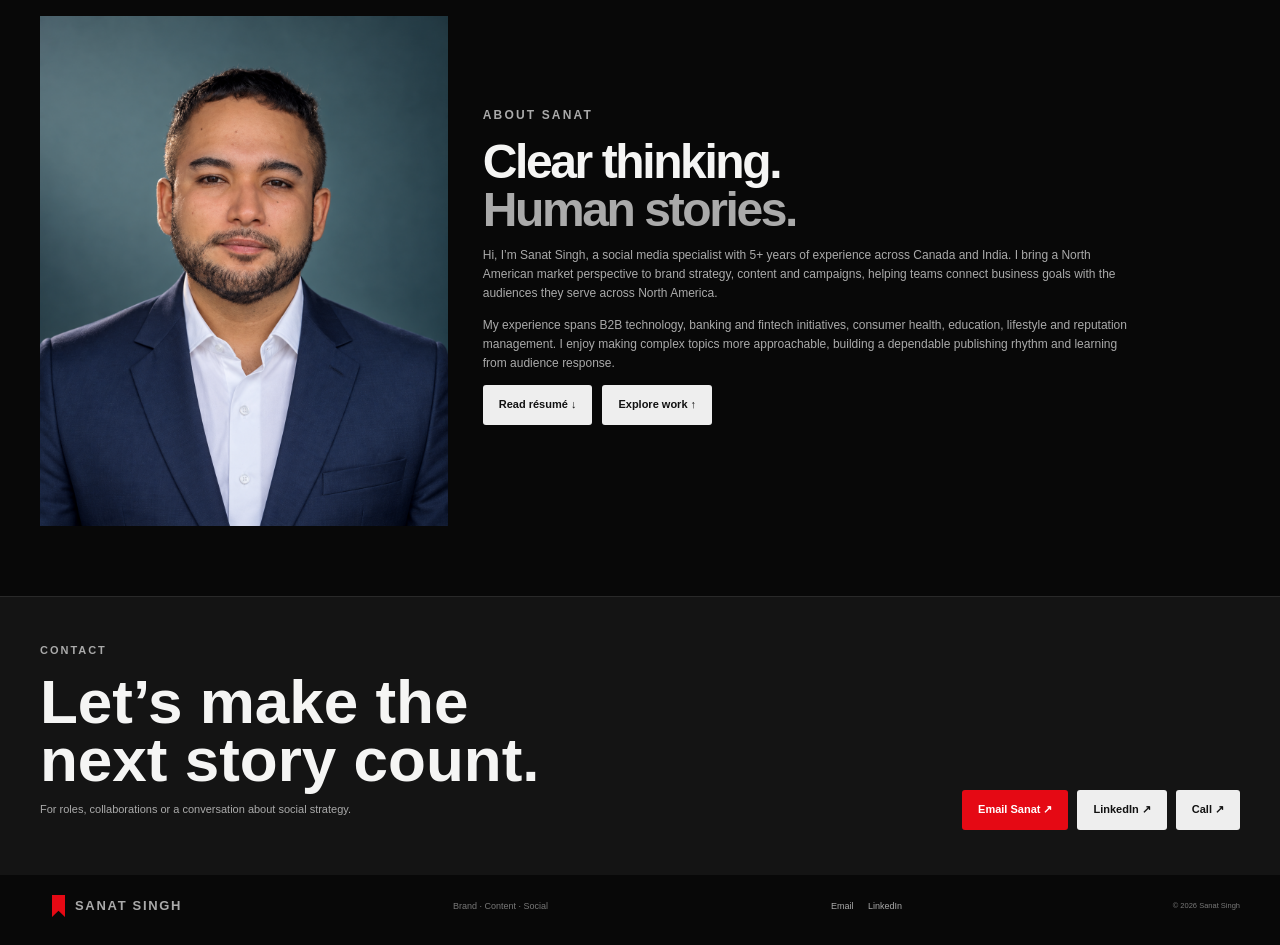
==== commit eb46ad48: "Remove Pharmassist lead placeholder and Noida location" ====
--- a/index.html
+++ b/index.html
@@ -201,7 +201,6 @@
 <a class="pharmassist-channel-link" href="https://www.instagram.com/manisharora_health/" target="_blank" rel="noreferrer"><span class="eyebrow">INSTAGRAM · FOUNDER ACCOUNT</span><b>Open Manish Arora ↗</b><span>Founder-led content and communication.</span></a>
 <a class="pharmassist-channel-link" href="https://www.youtube.com/@thepharmassist4367" target="_blank" rel="noreferrer"><span class="eyebrow">YOUTUBE · OFFICIAL CHANNEL</span><b>Visit The Pharmassist on YouTube ↗</b><span>Channel link only; no video is embedded on this page.</span></a>
 </div><p class="pharmassist-note">The imagery shown here is official brand and product photography. The linked profiles take visitors directly to the live brand channels.</p></div>
-<div class="pharmassist-section pharmassist-impact"><p class="eyebrow">LEAD GENERATION &amp; BUSINESS IMPACT</p><h3>Make the commercial result visible, with the numbers and attribution behind it.</h3><p class="pharmassist-lede">Lead generation is a core part of this case study. The fields below are intentionally left open until you provide verified campaign data.</p><div class="pharmassist-proof"><div><span>Leads generated</span><b>[Add verified figure]</b></div><div><span>Lead-generation period</span><b>[Add dates]</b></div><div><span>Campaign or channel</span><b>[Add source]</b></div><div><span>Cost per lead</span><b>[Add verified CPL or N/A]</b></div><div><span>Lead quality / conversion</span><b>[Add qualified-lead or sale outcome]</b></div></div><p class="pharmassist-note">No lead volume, cost, conversion, revenue or campaign dates are claimed until the source evidence is added. Keep the reporting window and channel attribution beside each result.</p></div>
 <div class="pharmassist-section"><p class="eyebrow">MY CONTRIBUTION</p><h3>I built The Pharmassist brand end to end.</h3><p class="pharmassist-lede">My scope covered the full brand build, from content strategy and visual identity to product direction and the digital experience.</p><div class="pharmassist-framework pharmassist-contribution"><article><b>Brand strategy</b><span>Built the brand position, voice and content strategy around pharmacist-led wellness and founder communication.</span></article><article><b>Visual identity</b><span>Set the brand colors and visual direction, carrying a consistent identity across content and digital touchpoints.</span></article><article><b>Products</b><span>Led product direction and how the wellness portfolio was presented as part of the brand.</span></article><article><b>Content and channels</b><span>Built the content system and social presence to connect education, founder-led storytelling and product discovery.</span></article><article><b>Digital brand experience</b><span>Connected brand communication and product presentation to the direct-to-consumer website.</span></article><article><b>Growth and acquisition</b><span>Built the brand with audience growth and lead generation as part of the business objective.</span></article></div></div>
 <div class="pharmassist-close"><p class="eyebrow">THE TAKEAWAY</p><h3>Content earns attention. Audience growth gives it scale. Lead generation shows how that attention can move toward business impact.</h3><a class="button red" href="https://www.thepharmassist.in/" target="_blank" rel="noreferrer">Visit The Pharmassist ↗</a></div>
 </section>
@@ -210,11 +209,11 @@
 <section class="case wrap" id="magni"><div class="case-top"><div class="case-art magni has-image"><img src="assets/magniclipper-product.png" alt="MagniClipper nail clipper showing its magnifying lens and swivel head"></div><div class="case-copy"><p class="eyebrow">CASE 03 · CANADIAN PRODUCT LAUNCH · SAPSOL × CGX MEDICAL</p><h2>Build interest<br>before launch day.</h2><p>Supported pre-launch positioning and crowdfunding preparation for a consumer product with a swivel head, magnifying lens, wide grip and titanium body.</p><div class="meta"><span><b>MY ROLE</b>Website, campaign pages, Meta campaigns</span><span><b>COMPANY</b>Sapsol Technologies</span><span><b>PERIOD</b>Sep 2024–Mar 2025</span></div><div class="company-marks" aria-label="Sapsol Technologies and CGX Medical logos"><a href="https://www.sapsol.com/" target="_blank" rel="noreferrer"><img src="https://sapsol.com/wp-content/uploads/2021/11/Sapsol-Logo-Icon.png" alt="Sapsol Technologies logo"></a><a href="https://www.cgxmedical.com/" target="_blank" rel="noreferrer"><img src="https://www.cgxmedical.com/wp-content/uploads/2021/10/CGX-Website-Logo-V1.0_1_360x1.png" alt="CGX Medical logo"></a></div><div class="case-links"><a href="https://www.sapsol.com/" target="_blank" rel="noreferrer">Sapsol website ↗</a><a href="https://www.linkedin.com/company/sapsol-technologies-inc-/home/" target="_blank" rel="noreferrer">Sapsol on LinkedIn ↗</a><a href="https://www.cgxmedical.com/" target="_blank" rel="noreferrer">CGX Medical ↗</a><a href="https://www.backerkit.com/projects/introducing-magniclipper-precision-redefined" target="_blank" rel="noreferrer">MagniClipper campaign record ↗</a></div></div></div><div class="case-body"><div><h3>The work</h3><ul><li>Helped redesign the product website and developed the Indiegogo campaign page.</li><li>Developed a Kickstarter page; that campaign did not go live.</li><li>Supported product positioning and pre-launch digital strategy.</li><li>Ran Meta campaigns to the website sign-up funnel.</li></ul></div><div><h3>The impact</h3><div class="outcomes"><div><b>2,000+</b><span>PRE-LAUNCH WEBSITE SIGN-UPS</span></div></div><p>People expressing purchase interest before the crowdfunding launch.</p><p class="note">This figure is pre-launch website leads/sign-ups, not crowdfunding backers.</p></div></div></section>
 <section class="case wrap" id="knauf"><div class="case-top"><div class="case-art knauf has-image"><img src="https://upload.wikimedia.org/wikipedia/commons/2/2c/KNAUF_Logo_2024.svg" alt="Knauf logo"></div><div class="case-copy"><p class="eyebrow">CASE 04 · INDIA · AUDIENCE-LED CONTENT · BUFFALO SOLDIERS</p><h2>Knauf India:<br>make product stories<br>feel human.</h2><p>Contributed within the wider account team to more relevant product communication, based on audience needs, relatable situations and bilingual storytelling.</p><div class="meta"><span><b>MY ROLE</b>Strategy inputs, planning, ideation</span><span><b>COMPANY</b>Buffalo Soldiers Digital</span><span><b>PERIOD</b>Jul–Oct 2025</span></div><div class="case-links"><a href="https://knauf.com/en-IN" target="_blank" rel="noreferrer">Knauf India website ↗</a><a href="https://www.linkedin.com/company/knauf-india/home/" target="_blank" rel="noreferrer">Knauf India on LinkedIn ↗</a><a href="https://www.instagram.com/knauf_india/" target="_blank" rel="noreferrer">Knauf India on Instagram ↗</a></div></div></div><div class="case-body"><div><h3>The approach · The work</h3><p>The team moved beyond product specifications toward audience-specific stories using familiar human situations.</p><ul><li>Five initial audience groups were consolidated into three broader segments.</li><li>Contributed to Hindi and English story-led video concepts and content calendars.</li><li>Supported creative coordination, publishing, reporting and product communication including Thundersteel.</li><li>Selected content received paid amplification through the wider team.</li></ul></div><div><h3>The impact</h3><div class="outcomes"><div><b>5 → 3</b><span>AUDIENCE GROUPS REFINED</span></div></div><p>More focused segments gave the team a clearer basis for relevant communication.</p><p class="note">Collaborative account work. I contributed as part of the Buffalo Soldiers team; the full strategy and paid-media function were not solely mine.</p></div></div></section>
 <section class="case wrap" id="guruji"><div class="case-top"><div class="case-art guruji has-image"><img src="assets/guruji-instagram.png" alt="Guruji Astro profile with its brand logo"></div><div class="case-copy"><p class="eyebrow">CASE 05 · VIDEO · YOUTUBE · TEAM LEADERSHIP</p><h2>Guruji Astro:<br>growing a channel<br>with purpose.</h2><p>Led a five-person team and combined steady video production with audience-focused social content strategy.</p><div class="meta"><span><b>MY ROLE</b>Social Media Manager</span><span><b>COMPANY</b>Guruji Astro</span><span><b>PERIOD</b>Jul 2022–Feb 2023</span></div><div class="case-links"><a href="https://www.linkedin.com/company/guruji-astro/home/" target="_blank" rel="noreferrer">Guruji Astro on LinkedIn ↗</a><a href="https://www.youtube.com/@GurujiAstro" target="_blank" rel="noreferrer">Guruji Astro on YouTube ↗</a><a href="https://www.instagram.com/gurujiastroapp/" target="_blank" rel="noreferrer">Guruji Astro on Instagram ↗</a><a href="https://guruji.app.link/6ApX4JRzhtb" target="_blank" rel="noreferrer">Guruji app ↗</a></div></div></div><div class="project-gallery guruji-gallery" aria-label="Guruji Astro social profiles and video examples"><figure><img src="assets/guruji-instagram.png" alt="Guruji Astro Instagram profile"><figcaption>Instagram profile</figcaption></figure><figure><img src="assets/guruji-linkedin.png" alt="Guruji Astro LinkedIn page"><figcaption>LinkedIn page</figcaption></figure><figure><img src="assets/guruji-youtube-banner.png" alt="Guruji Astro YouTube channel banner"><figcaption>YouTube channel</figcaption></figure><figure><img src="assets/guruji-video-thumbnail.png" alt="Guruji Astro video thumbnail"><figcaption>Audience-led video</figcaption></figure></div><div class="case-body"><div><h3>The work</h3><ul><li>Led five executives across content planning, social execution and quality control.</li><li>Managed strategy and audience-aligned content calendars.</li><li>Produced and edited 20+ video assets per month.</li><li>Executed email marketing and monitored performance.</li></ul></div><div><h3>The impact</h3><div class="outcomes"><div><b>500 → 2,000</b><span>YOUTUBE SUBSCRIBERS · 300% GROWTH</span></div><div><b>20+</b><span>VIDEO ASSETS PER MONTH</span></div></div></div></div></section>
-<section class="wrap resume" id="resume"><div class="resume-top"><div><p class="eyebrow">RÉSUMÉ · STRATEGY · CAMPAIGNS · CONTENT</p><h2>Sanat Singh</h2><p><b>SOCIAL MEDIA SPECIALIST | STRATEGY, CAMPAIGNS &amp; CONTENT</b><br>Noida, India · <a href="tel:+918559823300">+91 8559823300</a> · <a href="mailto:sanattsingh009@gmail.com">sanattsingh009@gmail.com</a> · <a href="https://www.linkedin.com/in/sanatsingh1/" target="_blank" rel="noreferrer">LinkedIn ↗</a></p></div><button class="button red" onclick="window.print()">Print / Save résumé as PDF</button></div>
+<section class="wrap resume" id="resume"><div class="resume-top"><div><p class="eyebrow">RÉSUMÉ · STRATEGY · CAMPAIGNS · CONTENT</p><h2>Sanat Singh</h2><p><b>SOCIAL MEDIA SPECIALIST | STRATEGY, CAMPAIGNS &amp; CONTENT</b><br><a href="tel:+918559823300">+91 8559823300</a> · <a href="mailto:sanattsingh009@gmail.com">sanattsingh009@gmail.com</a> · <a href="https://www.linkedin.com/in/sanatsingh1/" target="_blank" rel="noreferrer">LinkedIn ↗</a></p></div><button class="button red" onclick="window.print()">Print / Save résumé as PDF</button></div>
 <p style="font-size:11px;color:#bbb">Social Media Specialist with <b>5+ years of experience across Canada and India</b>, including Canadian campaign and content work for Sapsol Technologies, CGX Medical, MLC College and STEM Montessori Academy of Canada. Specializes in social strategy, integrated campaigns and performance reporting for Canadian, North American and global audiences.</p>
 <div class="resume-grid"><div><h3>Professional experience</h3>
-<article class="job"><h4>Ksolves India Limited</h4><div class="jobline"><b>Senior Social Media Specialist</b><span>October 2025–Present · Noida, India</span></div><ul><li>Manage 9+ LinkedIn pages alongside Meta, X and online forums.</li><li>Lead social strategy, content planning, calendars, campaign ideation, research and platform-specific content.</li><li>Execute 2 end-to-end LinkedIn webinars per week, from planning and promotion to delivery and follow-up content.</li><li>Support banking and fintech client onboarding and brand/digital communication.</li><li>Execute Meta and LinkedIn campaigns for awareness, audience growth and B2B lead generation.</li><li>Use research, social listening and performance insights to guide content.</li></ul></article>
-<article class="job"><h4>Buffalo Soldiers Digital</h4><div class="jobline"><b>Social Media Specialist</b><span>July–October 2025 · Noida, India</span></div><ul><li>Managed accounts for Kohinoor Indian Rum, Senior Shield, Serene Communities and Knauf India.</li><li>Developed calendars, campaign plans and platform-specific content with copy and creative teams.</li><li>Coordinated publishing, scheduling and reporting across accounts.</li><li>Led HCLTech ORM, monitoring conversations and sentiment and supporting timely responses.</li></ul></article>
+<article class="job"><h4>Ksolves India Limited</h4><div class="jobline"><b>Senior Social Media Specialist</b><span>October 2025–Present</span></div><ul><li>Manage 9+ LinkedIn pages alongside Meta, X and online forums.</li><li>Lead social strategy, content planning, calendars, campaign ideation, research and platform-specific content.</li><li>Execute 2 end-to-end LinkedIn webinars per week, from planning and promotion to delivery and follow-up content.</li><li>Support banking and fintech client onboarding and brand/digital communication.</li><li>Execute Meta and LinkedIn campaigns for awareness, audience growth and B2B lead generation.</li><li>Use research, social listening and performance insights to guide content.</li></ul></article>
+<article class="job"><h4>Buffalo Soldiers Digital</h4><div class="jobline"><b>Social Media Specialist</b><span>July–October 2025</span></div><ul><li>Managed accounts for Kohinoor Indian Rum, Senior Shield, Serene Communities and Knauf India.</li><li>Developed calendars, campaign plans and platform-specific content with copy and creative teams.</li><li>Coordinated publishing, scheduling and reporting across accounts.</li><li>Led HCLTech ORM, monitoring conversations and sentiment and supporting timely responses.</li></ul></article>
 <article class="job"><h4>Sapsol Technologies</h4><div class="jobline"><b>Brand &amp; Social Media Marketing Strategist</b><span>September 2024–March 2025 · Mississauga, Canada</span></div><ul><li>Increased engagement by 35% across Sapsol Technologies, MLC College and CGX Medical.</li><li>Supported MagniClipper crowdfunding preparation, generating 2,000+ pre-launch website sign-ups through Meta campaigns.</li><li>Résumé-reported: 40% increase in brand awareness through Meta advertising and email marketing.</li><li>Redesigned the Sapsol website, contributing to a résumé-reported 50% increase in website traffic.</li></ul></article>
 <article class="job"><h4>STEM Montessori Academy of Canada</h4><div class="jobline"><b>Volunteer, Brand Engagement Consultant</b><span>July 2023–September 2024 · Remote, Canada</span></div><ul><li>Supported brand and content strategy, multimedia content, email marketing and competitor research.</li><li>Collaborated with internal teams and interns to maintain content quality and timely delivery.</li></ul></article>
 <article class="job"><h4>Guruji Astro</h4><div class="jobline"><b>Social Media Manager</b><span>July 2022–February 2023 · Jaipur, India</span></div><ul><li>Led five executives across content planning, social execution, brand communication and quality control.</li><li>Grew YouTube from 500 to 2,000 subscribers and produced 20+ video assets monthly.</li><li>Executed email marketing and monitored content performance.</li></ul></article>
@@ -222,7 +221,7 @@
 <section class="wrap about" id="about"><div class="portrait"><img src="assets/sanat-headshot.png" alt="Sanat Singh, social media specialist"></div><div><p class="eyebrow">ABOUT SANAT</p><h2>Clear thinking.<br><em>Human stories.</em></h2><p>Hi, I’m Sanat Singh, a social media specialist with 5+ years of experience across Canada and India. I bring a North American market perspective to brand strategy, content and campaigns, helping teams connect business goals with the audiences they serve across North America.</p><p>My experience spans B2B technology, banking and fintech initiatives, consumer health, education, lifestyle and reputation management. I enjoy making complex topics more approachable, building a dependable publishing rhythm and learning from audience response.</p><p><a class="button" href="#resume">Read résumé ↓</a> &nbsp; <a class="button" href="#work">Explore work ↑</a></p></div></section>
 <section class="contact" id="contact"><div class="wrap contact-inner"><div><p class="eyebrow">CONTACT</p><h2>Let’s make the<br>next story count.</h2><p>For roles, collaborations or a conversation about social strategy.</p></div><div class="contact-links"><a class="button red" href="mailto:sanattsingh009@gmail.com">Email Sanat ↗</a><a class="button" href="https://www.linkedin.com/in/sanatsingh1/" target="_blank" rel="noreferrer">LinkedIn ↗</a><a class="button" href="tel:+918559823300">Call ↗</a></div></div></section>
 </main>
-<footer class="wrap"><a class="brand" href="#home"><span class="brand-mark"></span>SANAT SINGH</a><span>Brand · Content · Social</span><span><a href="mailto:sanattsingh009@gmail.com">Email</a> <a href="https://www.linkedin.com/in/sanatsingh1/" target="_blank" rel="noreferrer">LinkedIn</a></span><small>© 2026 Sanat Singh · Noida, India</small></footer>
+<footer class="wrap"><a class="brand" href="#home"><span class="brand-mark"></span>SANAT SINGH</a><span>Brand · Content · Social</span><span><a href="mailto:sanattsingh009@gmail.com">Email</a> <a href="https://www.linkedin.com/in/sanatsingh1/" target="_blank" rel="noreferrer">LinkedIn</a></span><small>© 2026 Sanat Singh</small></footer>
 <script>
 const menu=document.querySelector("#menu"),nav=document.querySelector("#nav");
 menu.addEventListener("click",()=>{let open=nav.classList.toggle("open");menu.setAttribute("aria-expanded",open)});
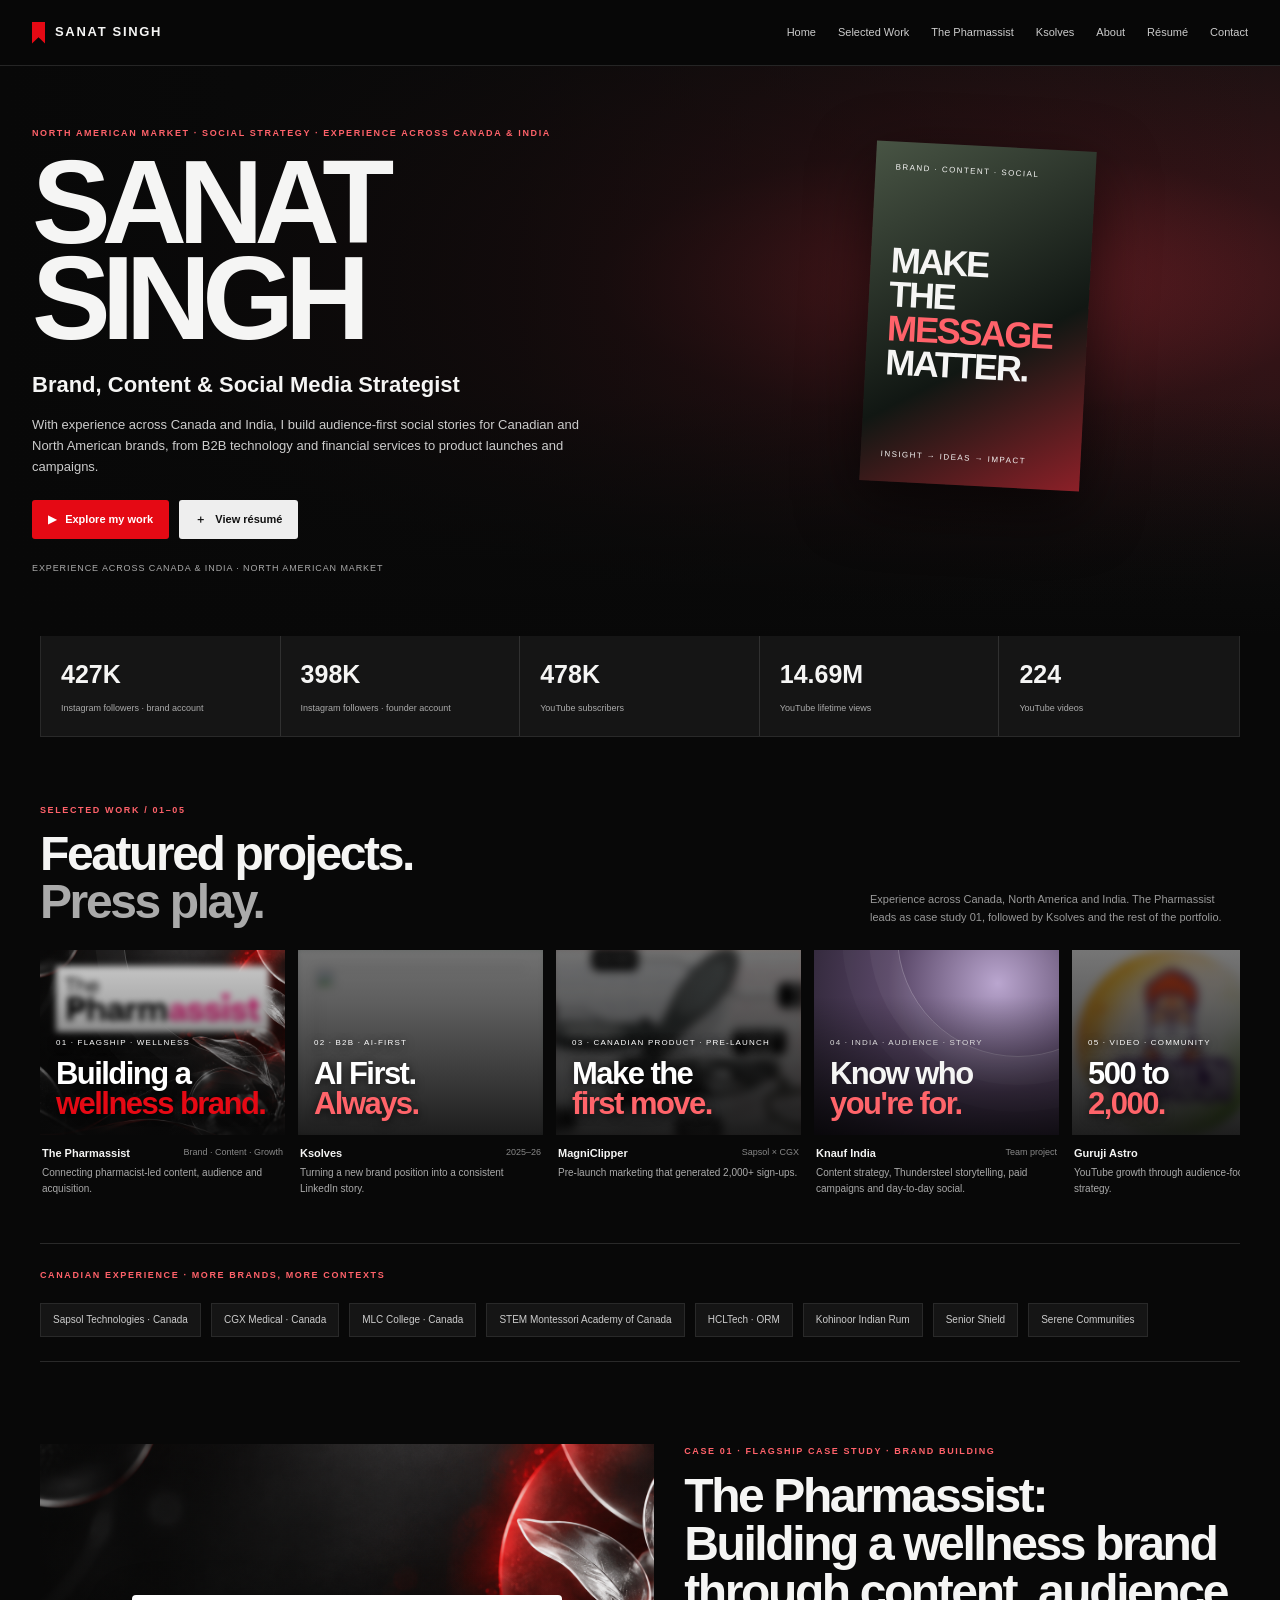
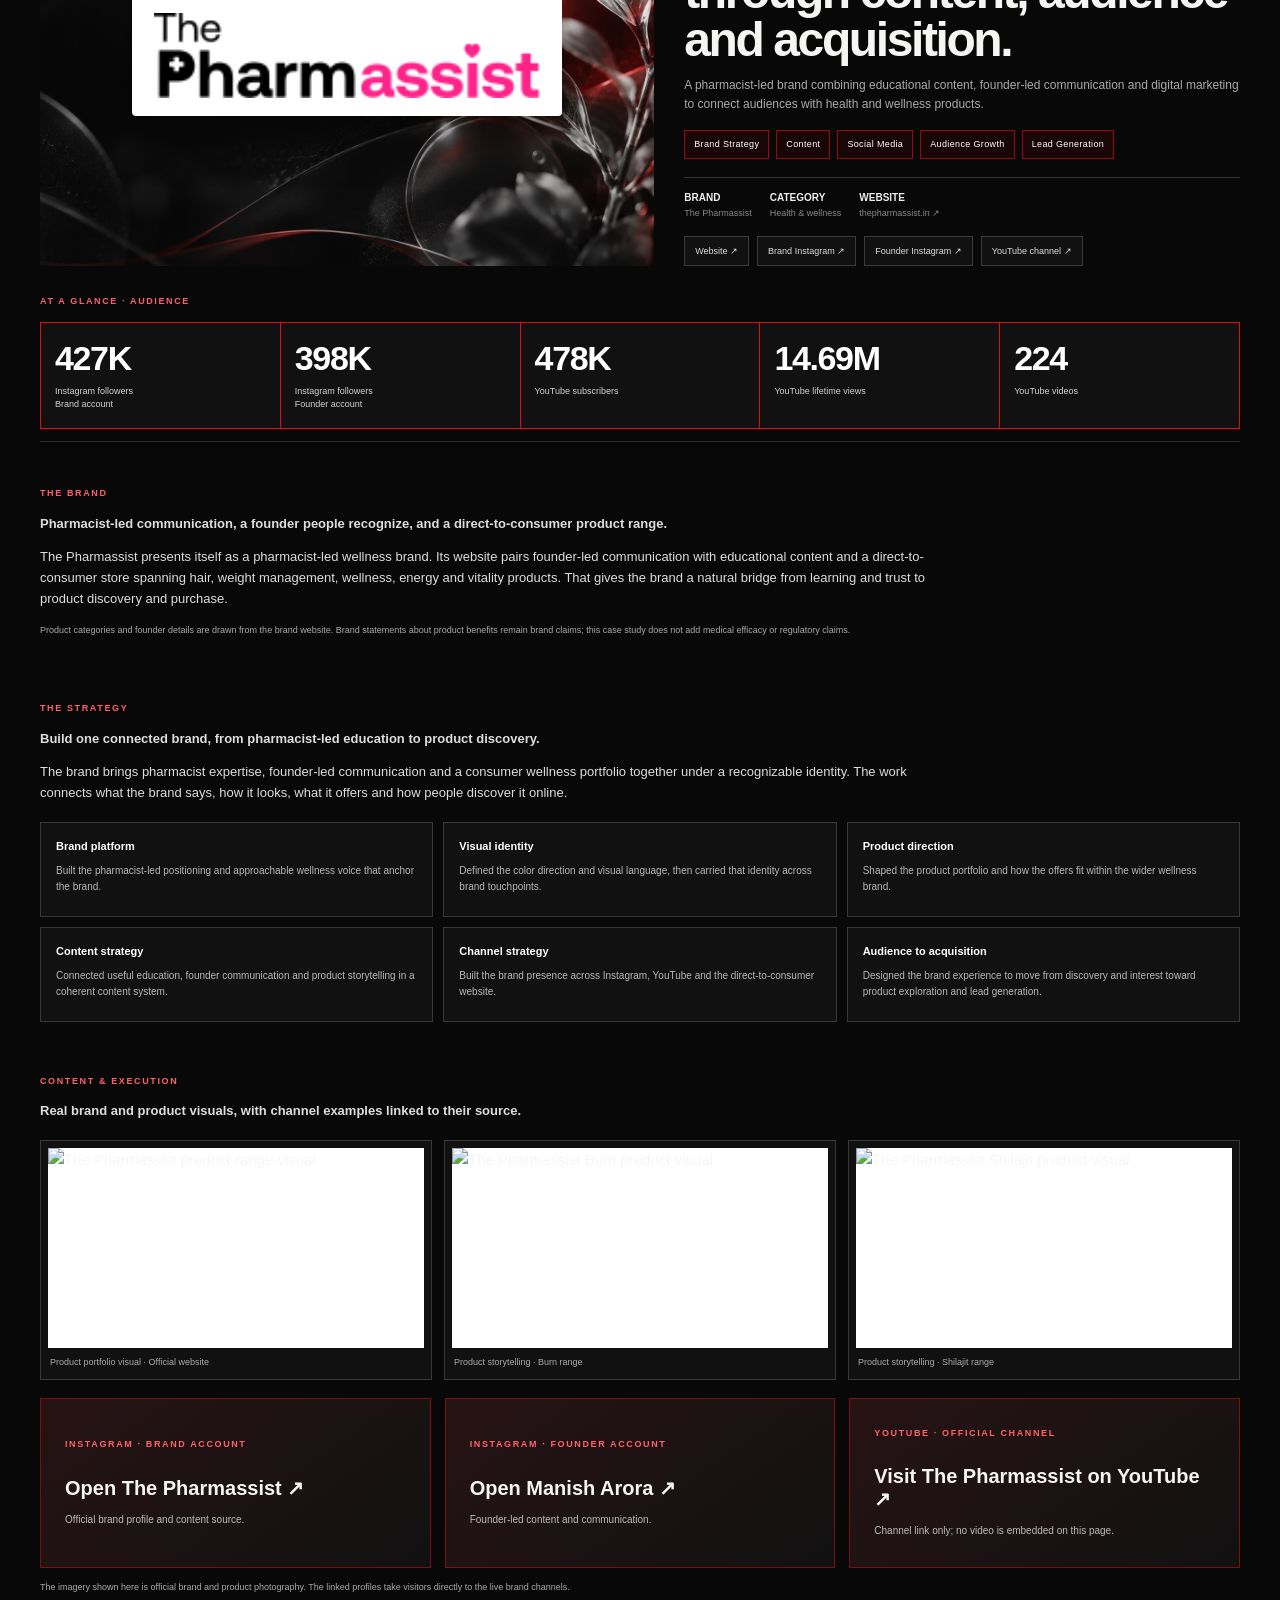
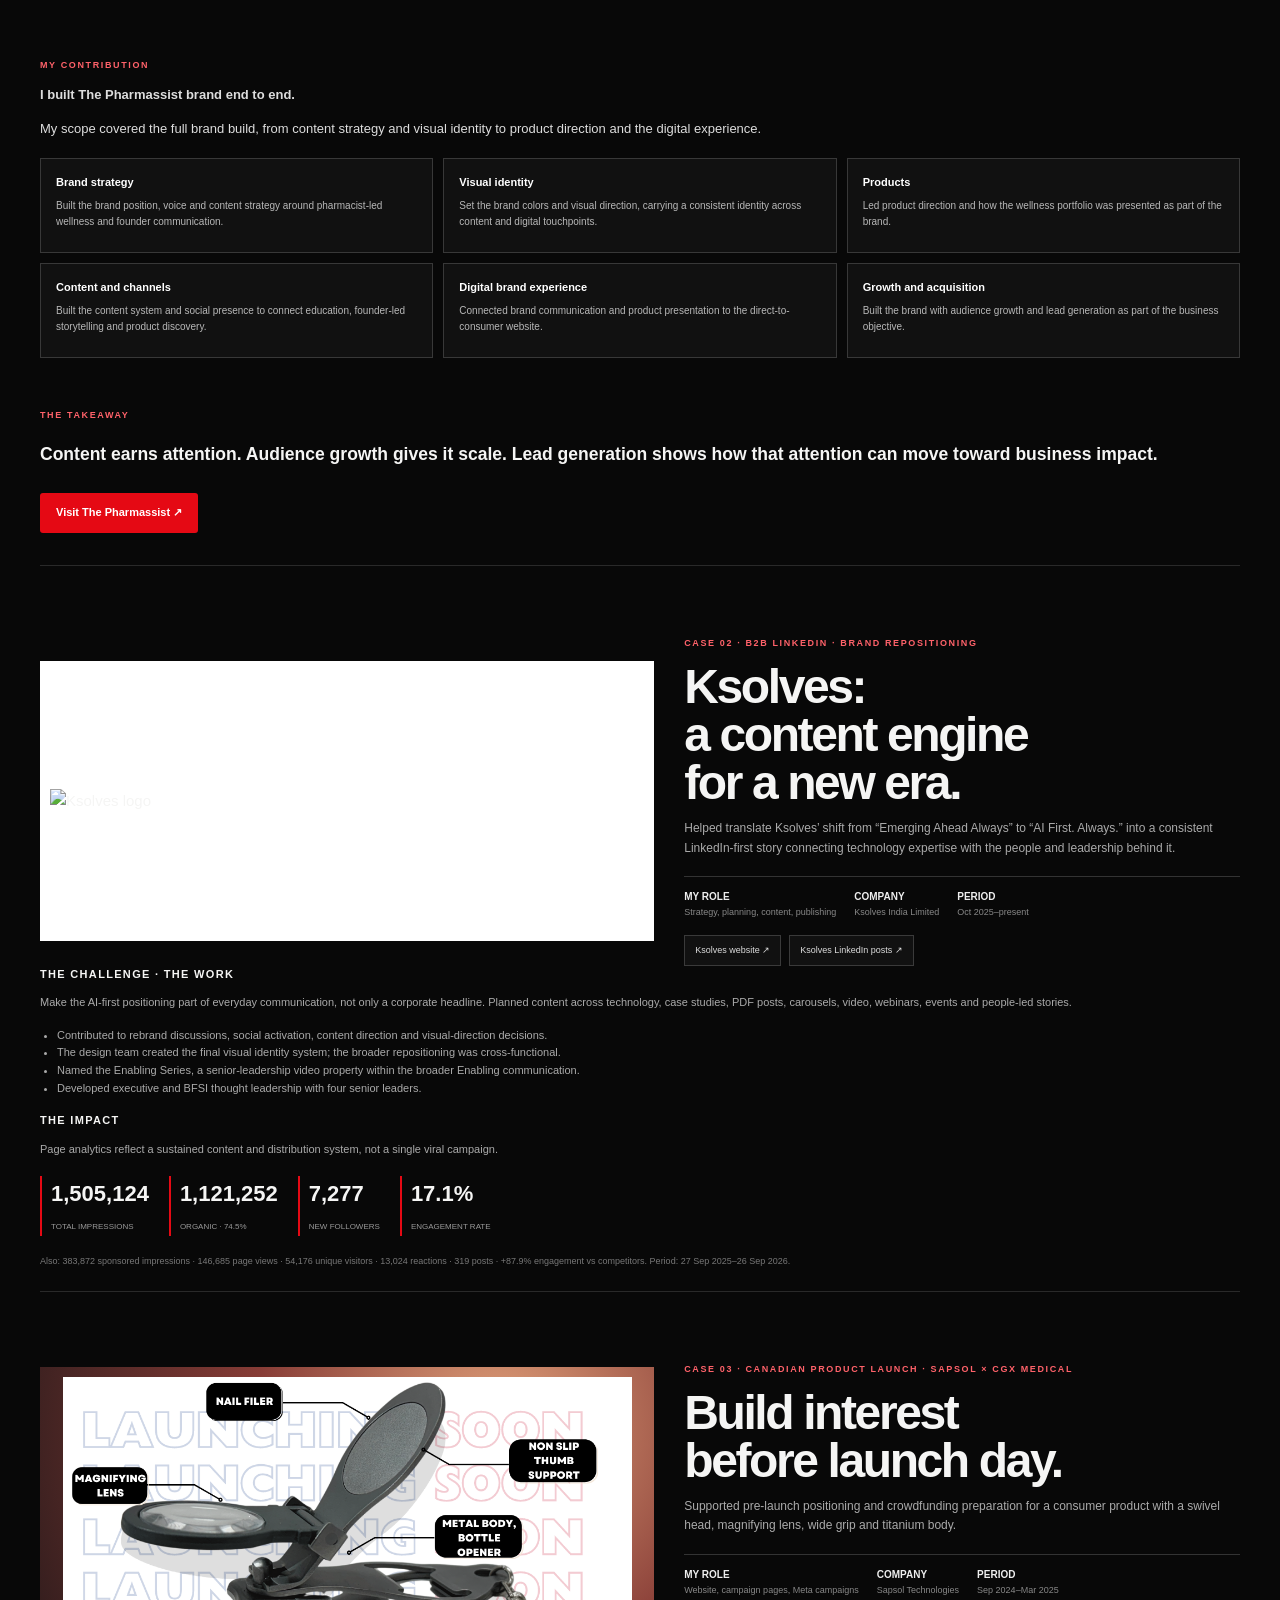
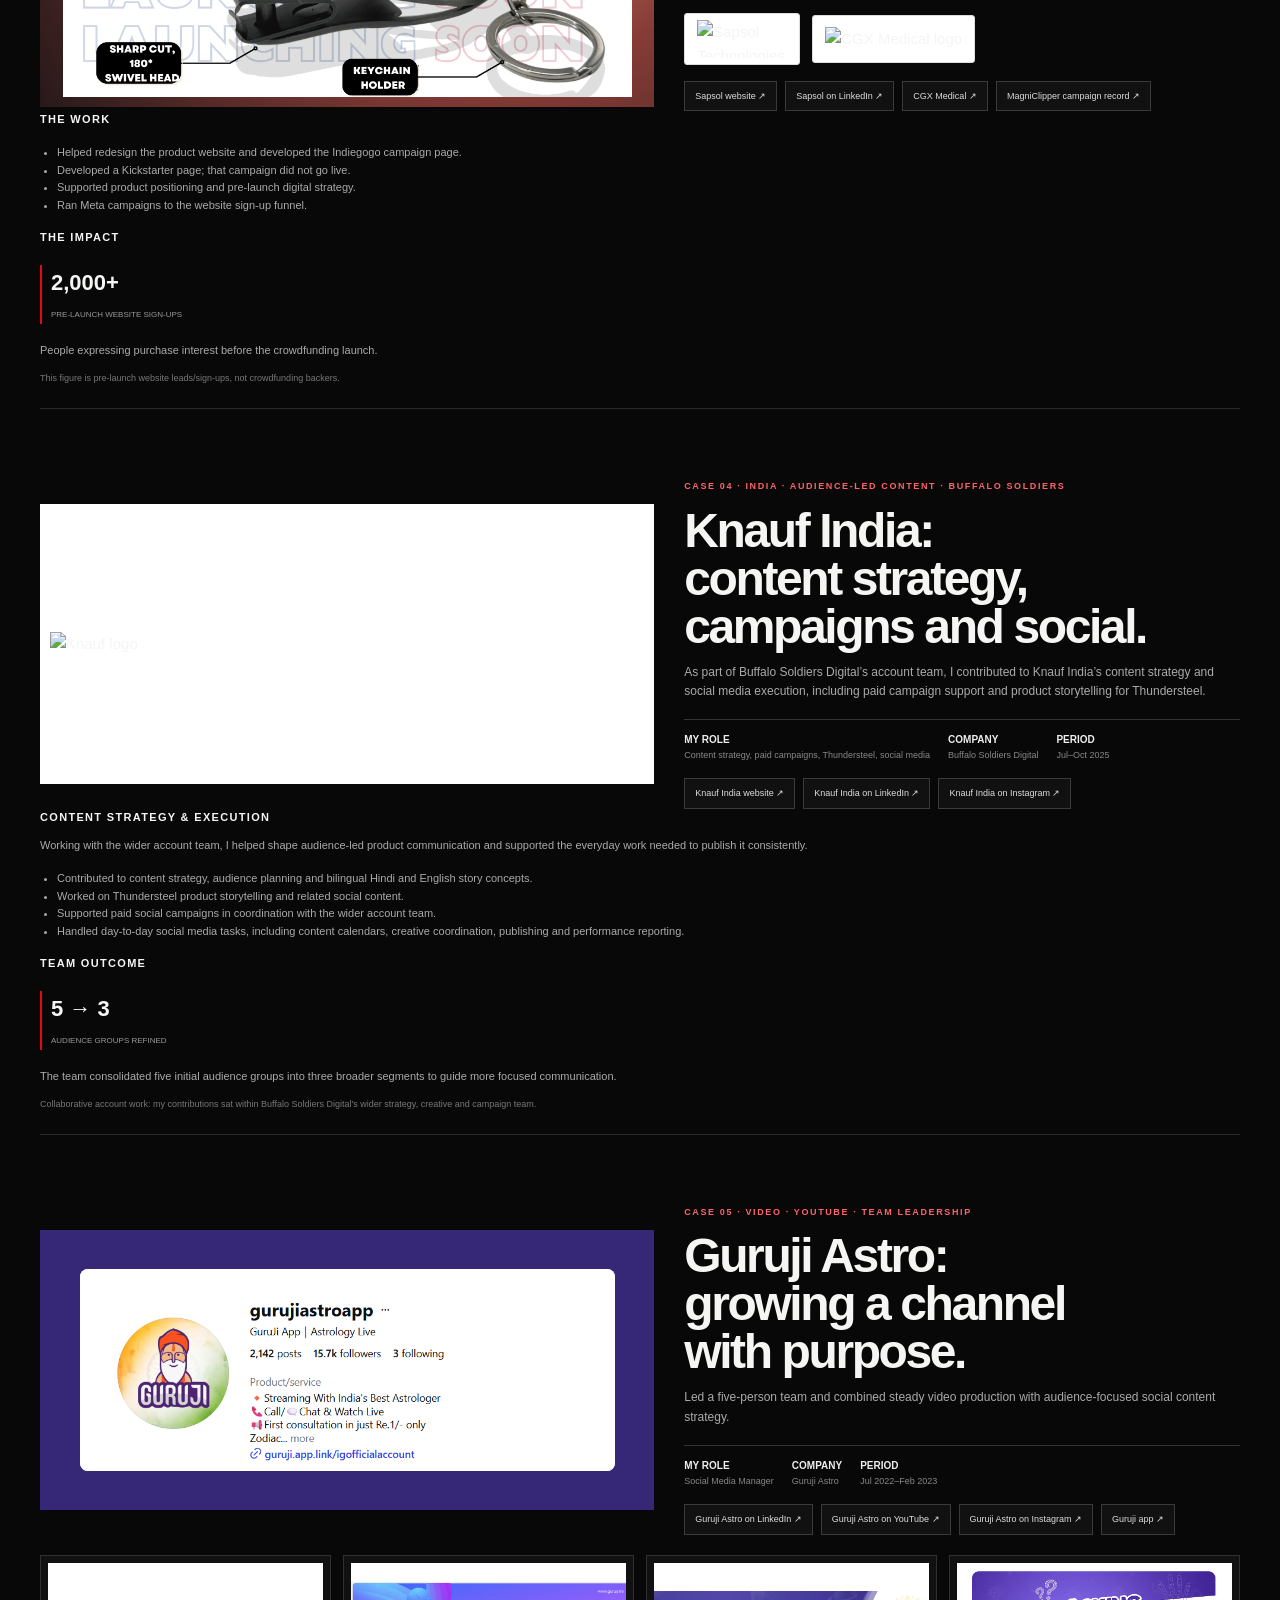
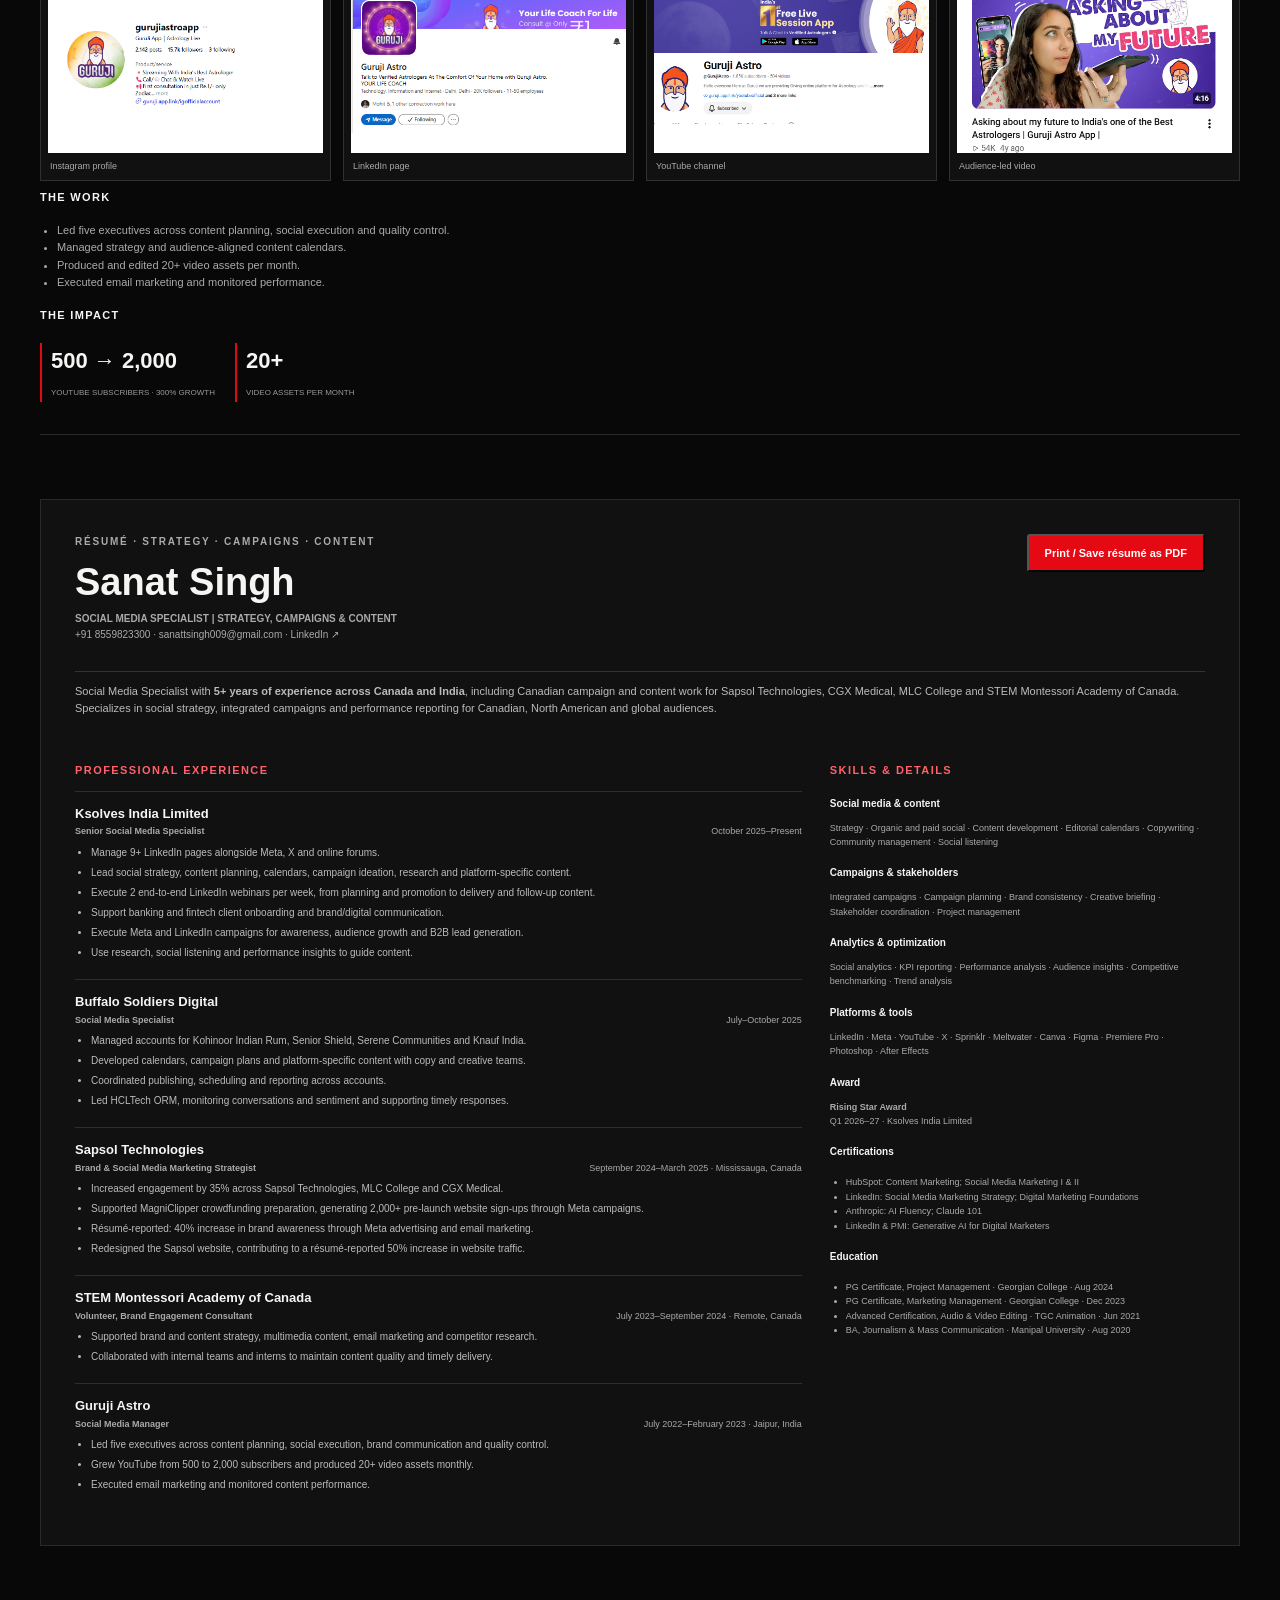
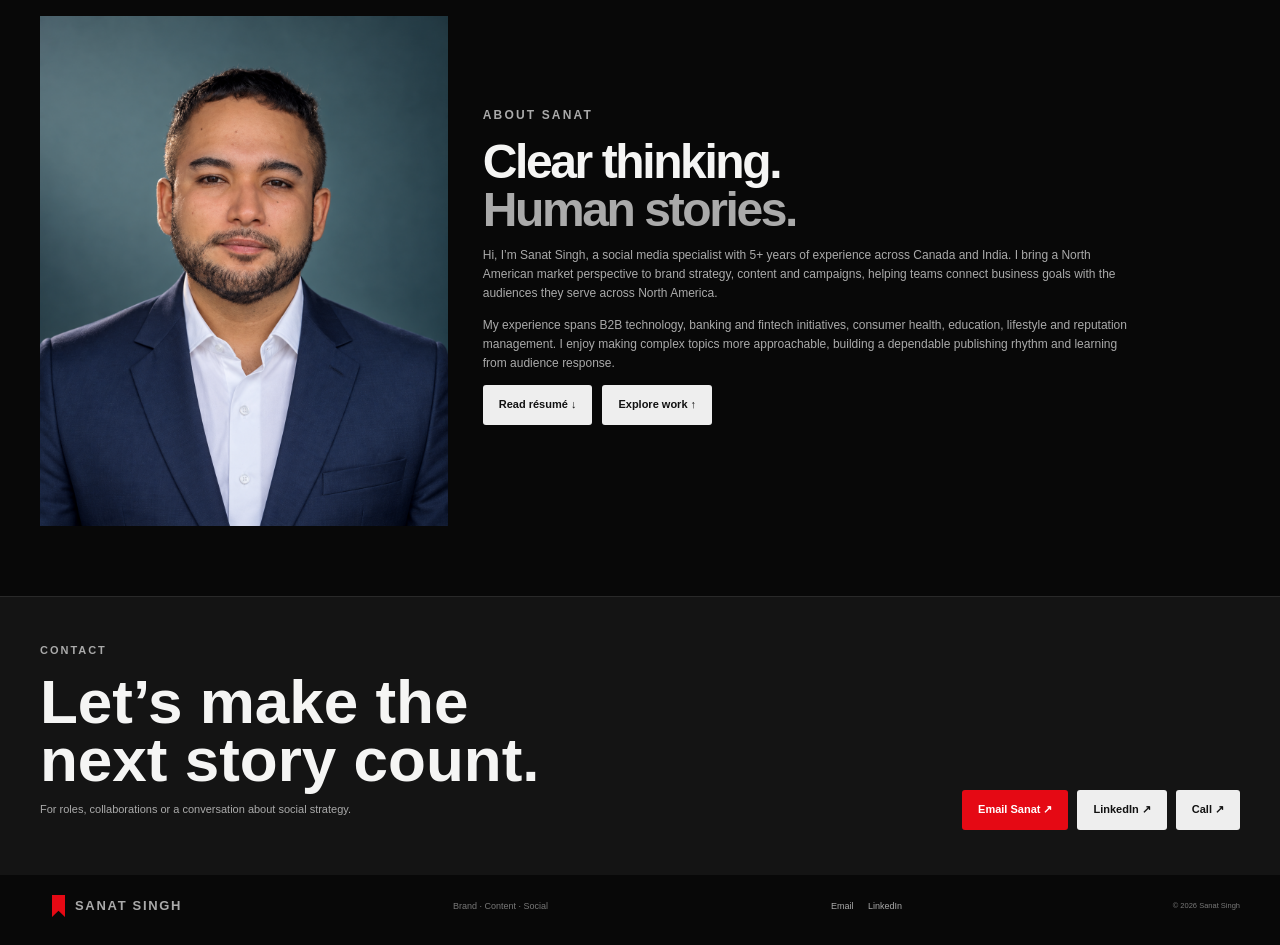
==== commit 5052a91c: "Clarify Knauf India case study contribution" ====
--- a/index.html
+++ b/index.html
@@ -188,7 +188,7 @@
 <a class="tile" href="#ksolves"><div class="cover ksolves has-image"><img src="https://www.ksolves.com/wp-content/uploads/2026/03/kslogo-ai.webp" alt=""><div class="cover-copy"><small>02 · B2B · AI-FIRST</small><b>AI First.<br><em>Always.</em></b></div></div><div class="caption"><strong>Ksolves</strong><span>2025–26</span></div><p>Turning a new brand position into a consistent LinkedIn story.</p></a>
 
 <a class="tile" href="#magni"><div class="cover magni has-image"><img src="assets/magniclipper-product.png" alt=""><div class="cover-copy"><small>03 · CANADIAN PRODUCT · PRE-LAUNCH</small><b>Make the<br><em>first move.</em></b></div></div><div class="caption"><strong>MagniClipper</strong><span>Sapsol × CGX</span></div><p>Pre-launch marketing that generated 2,000+ sign-ups.</p></a>
-<a class="tile" href="#knauf"><div class="cover knauf"><div class="cover-copy"><small>04 · INDIA · AUDIENCE · STORY</small><b>Know who<br><em>you're for.</em></b></div></div><div class="caption"><strong>Knauf India</strong><span>Team project</span></div><p>Human, bilingual product communication shaped by audience.</p></a>
+<a class="tile" href="#knauf"><div class="cover knauf"><div class="cover-copy"><small>04 · INDIA · AUDIENCE · STORY</small><b>Know who<br><em>you're for.</em></b></div></div><div class="caption"><strong>Knauf India</strong><span>Team project</span></div><p>Content strategy, Thundersteel storytelling, paid campaigns and day-to-day social.</p></a>
 <a class="tile" href="#guruji"><div class="cover guruji has-image"><div class="guruji-logo-crop"><img src="assets/guruji-instagram.png" alt="Guruji Astro logo from its Instagram profile"></div><div class="cover-copy"><small>05 · VIDEO · COMMUNITY</small><b>500 to<br><em>2,000.</em></b></div></div><div class="caption"><strong>Guruji Astro</strong><span>2022–23</span></div><p>YouTube growth through audience-focused content strategy.</p></a>
 </div><div class="brands"><p class="eyebrow">CANADIAN EXPERIENCE · MORE BRANDS, MORE CONTEXTS</p><div class="brand-list"><span>Sapsol Technologies · Canada</span><span>CGX Medical · Canada</span><span>MLC College · Canada</span><span>STEM Montessori Academy of Canada</span><span>HCLTech · ORM</span><span>Kohinoor Indian Rum</span><span>Senior Shield</span><span>Serene Communities</span></div></div></section>
 <section class="case wrap pharmassist-case" id="pharmassist">
@@ -207,7 +207,7 @@
 <section class="case wrap" id="ksolves"><div class="case-top"><div class="case-art has-image ksolves-art"><img src="https://www.ksolves.com/wp-content/uploads/2026/03/kslogo-ai.webp" alt="Ksolves logo"></div><div class="case-copy"><p class="eyebrow">CASE 02 · B2B LINKEDIN · BRAND REPOSITIONING</p><h2>Ksolves:<br>a content engine<br>for a new era.</h2><p>Helped translate Ksolves’ shift from “Emerging Ahead Always” to “AI First. Always.” into a consistent LinkedIn-first story connecting technology expertise with the people and leadership behind it.</p><div class="meta"><span><b>MY ROLE</b>Strategy, planning, content, publishing</span><span><b>COMPANY</b>Ksolves India Limited</span><span><b>PERIOD</b>Oct 2025–present</span></div><div class="case-links"><a href="https://www.ksolves.com/" target="_blank" rel="noreferrer">Ksolves website ↗</a><a href="https://www.linkedin.com/company/ksolves/posts/?viewAsMember=true" target="_blank" rel="noreferrer">Ksolves LinkedIn posts ↗</a></div></div></div><div class="case-body"><div><h3>The challenge · The work</h3><p>Make the AI-first positioning part of everyday communication, not only a corporate headline. Planned content across technology, case studies, PDF posts, carousels, video, webinars, events and people-led stories.</p><ul><li>Contributed to rebrand discussions, social activation, content direction and visual-direction decisions.</li><li>The design team created the final visual identity system; the broader repositioning was cross-functional.</li><li>Named the Enabling Series, a senior-leadership video property within the broader Enabling communication.</li><li>Developed executive and BFSI thought leadership with four senior leaders.</li></ul></div><div><h3>The impact</h3><p>Page analytics reflect a sustained content and distribution system, not a single viral campaign.</p><div class="outcomes"><div><b>1,505,124</b><span>TOTAL IMPRESSIONS</span></div><div><b>1,121,252</b><span>ORGANIC · 74.5%</span></div><div><b>7,277</b><span>NEW FOLLOWERS</span></div><div><b>17.1%</b><span>ENGAGEMENT RATE</span></div></div><p class="note">Also: 383,872 sponsored impressions · 146,685 page views · 54,176 unique visitors · 13,024 reactions · 319 posts · +87.9% engagement vs competitors. Period: 27 Sep 2025–26 Sep 2026.</p></div></div></section>
 
 <section class="case wrap" id="magni"><div class="case-top"><div class="case-art magni has-image"><img src="assets/magniclipper-product.png" alt="MagniClipper nail clipper showing its magnifying lens and swivel head"></div><div class="case-copy"><p class="eyebrow">CASE 03 · CANADIAN PRODUCT LAUNCH · SAPSOL × CGX MEDICAL</p><h2>Build interest<br>before launch day.</h2><p>Supported pre-launch positioning and crowdfunding preparation for a consumer product with a swivel head, magnifying lens, wide grip and titanium body.</p><div class="meta"><span><b>MY ROLE</b>Website, campaign pages, Meta campaigns</span><span><b>COMPANY</b>Sapsol Technologies</span><span><b>PERIOD</b>Sep 2024–Mar 2025</span></div><div class="company-marks" aria-label="Sapsol Technologies and CGX Medical logos"><a href="https://www.sapsol.com/" target="_blank" rel="noreferrer"><img src="https://sapsol.com/wp-content/uploads/2021/11/Sapsol-Logo-Icon.png" alt="Sapsol Technologies logo"></a><a href="https://www.cgxmedical.com/" target="_blank" rel="noreferrer"><img src="https://www.cgxmedical.com/wp-content/uploads/2021/10/CGX-Website-Logo-V1.0_1_360x1.png" alt="CGX Medical logo"></a></div><div class="case-links"><a href="https://www.sapsol.com/" target="_blank" rel="noreferrer">Sapsol website ↗</a><a href="https://www.linkedin.com/company/sapsol-technologies-inc-/home/" target="_blank" rel="noreferrer">Sapsol on LinkedIn ↗</a><a href="https://www.cgxmedical.com/" target="_blank" rel="noreferrer">CGX Medical ↗</a><a href="https://www.backerkit.com/projects/introducing-magniclipper-precision-redefined" target="_blank" rel="noreferrer">MagniClipper campaign record ↗</a></div></div></div><div class="case-body"><div><h3>The work</h3><ul><li>Helped redesign the product website and developed the Indiegogo campaign page.</li><li>Developed a Kickstarter page; that campaign did not go live.</li><li>Supported product positioning and pre-launch digital strategy.</li><li>Ran Meta campaigns to the website sign-up funnel.</li></ul></div><div><h3>The impact</h3><div class="outcomes"><div><b>2,000+</b><span>PRE-LAUNCH WEBSITE SIGN-UPS</span></div></div><p>People expressing purchase interest before the crowdfunding launch.</p><p class="note">This figure is pre-launch website leads/sign-ups, not crowdfunding backers.</p></div></div></section>
-<section class="case wrap" id="knauf"><div class="case-top"><div class="case-art knauf has-image"><img src="https://upload.wikimedia.org/wikipedia/commons/2/2c/KNAUF_Logo_2024.svg" alt="Knauf logo"></div><div class="case-copy"><p class="eyebrow">CASE 04 · INDIA · AUDIENCE-LED CONTENT · BUFFALO SOLDIERS</p><h2>Knauf India:<br>make product stories<br>feel human.</h2><p>Contributed within the wider account team to more relevant product communication, based on audience needs, relatable situations and bilingual storytelling.</p><div class="meta"><span><b>MY ROLE</b>Strategy inputs, planning, ideation</span><span><b>COMPANY</b>Buffalo Soldiers Digital</span><span><b>PERIOD</b>Jul–Oct 2025</span></div><div class="case-links"><a href="https://knauf.com/en-IN" target="_blank" rel="noreferrer">Knauf India website ↗</a><a href="https://www.linkedin.com/company/knauf-india/home/" target="_blank" rel="noreferrer">Knauf India on LinkedIn ↗</a><a href="https://www.instagram.com/knauf_india/" target="_blank" rel="noreferrer">Knauf India on Instagram ↗</a></div></div></div><div class="case-body"><div><h3>The approach · The work</h3><p>The team moved beyond product specifications toward audience-specific stories using familiar human situations.</p><ul><li>Five initial audience groups were consolidated into three broader segments.</li><li>Contributed to Hindi and English story-led video concepts and content calendars.</li><li>Supported creative coordination, publishing, reporting and product communication including Thundersteel.</li><li>Selected content received paid amplification through the wider team.</li></ul></div><div><h3>The impact</h3><div class="outcomes"><div><b>5 → 3</b><span>AUDIENCE GROUPS REFINED</span></div></div><p>More focused segments gave the team a clearer basis for relevant communication.</p><p class="note">Collaborative account work. I contributed as part of the Buffalo Soldiers team; the full strategy and paid-media function were not solely mine.</p></div></div></section>
+<section class="case wrap" id="knauf"><div class="case-top"><div class="case-art knauf has-image"><img src="https://upload.wikimedia.org/wikipedia/commons/2/2c/KNAUF_Logo_2024.svg" alt="Knauf logo"></div><div class="case-copy"><p class="eyebrow">CASE 04 · INDIA · AUDIENCE-LED CONTENT · BUFFALO SOLDIERS</p><h2>Knauf India:<br>content strategy,<br>campaigns and social.</h2><p>As part of Buffalo Soldiers Digital’s account team, I contributed to Knauf India’s content strategy and social media execution, including paid campaign support and product storytelling for Thundersteel.</p><div class="meta"><span><b>MY ROLE</b>Content strategy, paid campaigns, Thundersteel, social media</span><span><b>COMPANY</b>Buffalo Soldiers Digital</span><span><b>PERIOD</b>Jul–Oct 2025</span></div><div class="case-links"><a href="https://knauf.com/en-IN" target="_blank" rel="noreferrer">Knauf India website ↗</a><a href="https://www.linkedin.com/company/knauf-india/home/" target="_blank" rel="noreferrer">Knauf India on LinkedIn ↗</a><a href="https://www.instagram.com/knauf_india/" target="_blank" rel="noreferrer">Knauf India on Instagram ↗</a></div></div></div><div class="case-body"><div><h3>Content strategy & execution</h3><p>Working with the wider account team, I helped shape audience-led product communication and supported the everyday work needed to publish it consistently.</p><ul><li>Contributed to content strategy, audience planning and bilingual Hindi and English story concepts.</li><li>Worked on Thundersteel product storytelling and related social content.</li><li>Supported paid social campaigns in coordination with the wider account team.</li><li>Handled day-to-day social media tasks, including content calendars, creative coordination, publishing and performance reporting.</li></ul></div><div><h3>Team outcome</h3><div class="outcomes"><div><b>5 → 3</b><span>AUDIENCE GROUPS REFINED</span></div></div><p>The team consolidated five initial audience groups into three broader segments to guide more focused communication.</p><p class="note">Collaborative account work: my contributions sat within Buffalo Soldiers Digital’s wider strategy, creative and campaign team.</p></div></div></section>
 <section class="case wrap" id="guruji"><div class="case-top"><div class="case-art guruji has-image"><img src="assets/guruji-instagram.png" alt="Guruji Astro profile with its brand logo"></div><div class="case-copy"><p class="eyebrow">CASE 05 · VIDEO · YOUTUBE · TEAM LEADERSHIP</p><h2>Guruji Astro:<br>growing a channel<br>with purpose.</h2><p>Led a five-person team and combined steady video production with audience-focused social content strategy.</p><div class="meta"><span><b>MY ROLE</b>Social Media Manager</span><span><b>COMPANY</b>Guruji Astro</span><span><b>PERIOD</b>Jul 2022–Feb 2023</span></div><div class="case-links"><a href="https://www.linkedin.com/company/guruji-astro/home/" target="_blank" rel="noreferrer">Guruji Astro on LinkedIn ↗</a><a href="https://www.youtube.com/@GurujiAstro" target="_blank" rel="noreferrer">Guruji Astro on YouTube ↗</a><a href="https://www.instagram.com/gurujiastroapp/" target="_blank" rel="noreferrer">Guruji Astro on Instagram ↗</a><a href="https://guruji.app.link/6ApX4JRzhtb" target="_blank" rel="noreferrer">Guruji app ↗</a></div></div></div><div class="project-gallery guruji-gallery" aria-label="Guruji Astro social profiles and video examples"><figure><img src="assets/guruji-instagram.png" alt="Guruji Astro Instagram profile"><figcaption>Instagram profile</figcaption></figure><figure><img src="assets/guruji-linkedin.png" alt="Guruji Astro LinkedIn page"><figcaption>LinkedIn page</figcaption></figure><figure><img src="assets/guruji-youtube-banner.png" alt="Guruji Astro YouTube channel banner"><figcaption>YouTube channel</figcaption></figure><figure><img src="assets/guruji-video-thumbnail.png" alt="Guruji Astro video thumbnail"><figcaption>Audience-led video</figcaption></figure></div><div class="case-body"><div><h3>The work</h3><ul><li>Led five executives across content planning, social execution and quality control.</li><li>Managed strategy and audience-aligned content calendars.</li><li>Produced and edited 20+ video assets per month.</li><li>Executed email marketing and monitored performance.</li></ul></div><div><h3>The impact</h3><div class="outcomes"><div><b>500 → 2,000</b><span>YOUTUBE SUBSCRIBERS · 300% GROWTH</span></div><div><b>20+</b><span>VIDEO ASSETS PER MONTH</span></div></div></div></div></section>
 <section class="wrap resume" id="resume"><div class="resume-top"><div><p class="eyebrow">RÉSUMÉ · STRATEGY · CAMPAIGNS · CONTENT</p><h2>Sanat Singh</h2><p><b>SOCIAL MEDIA SPECIALIST | STRATEGY, CAMPAIGNS &amp; CONTENT</b><br><a href="tel:+918559823300">+91 8559823300</a> · <a href="mailto:sanattsingh009@gmail.com">sanattsingh009@gmail.com</a> · <a href="https://www.linkedin.com/in/sanatsingh1/" target="_blank" rel="noreferrer">LinkedIn ↗</a></p></div><button class="button red" onclick="window.print()">Print / Save résumé as PDF</button></div>
 <p style="font-size:11px;color:#bbb">Social Media Specialist with <b>5+ years of experience across Canada and India</b>, including Canadian campaign and content work for Sapsol Technologies, CGX Medical, MLC College and STEM Montessori Academy of Canada. Specializes in social strategy, integrated campaigns and performance reporting for Canadian, North American and global audiences.</p>
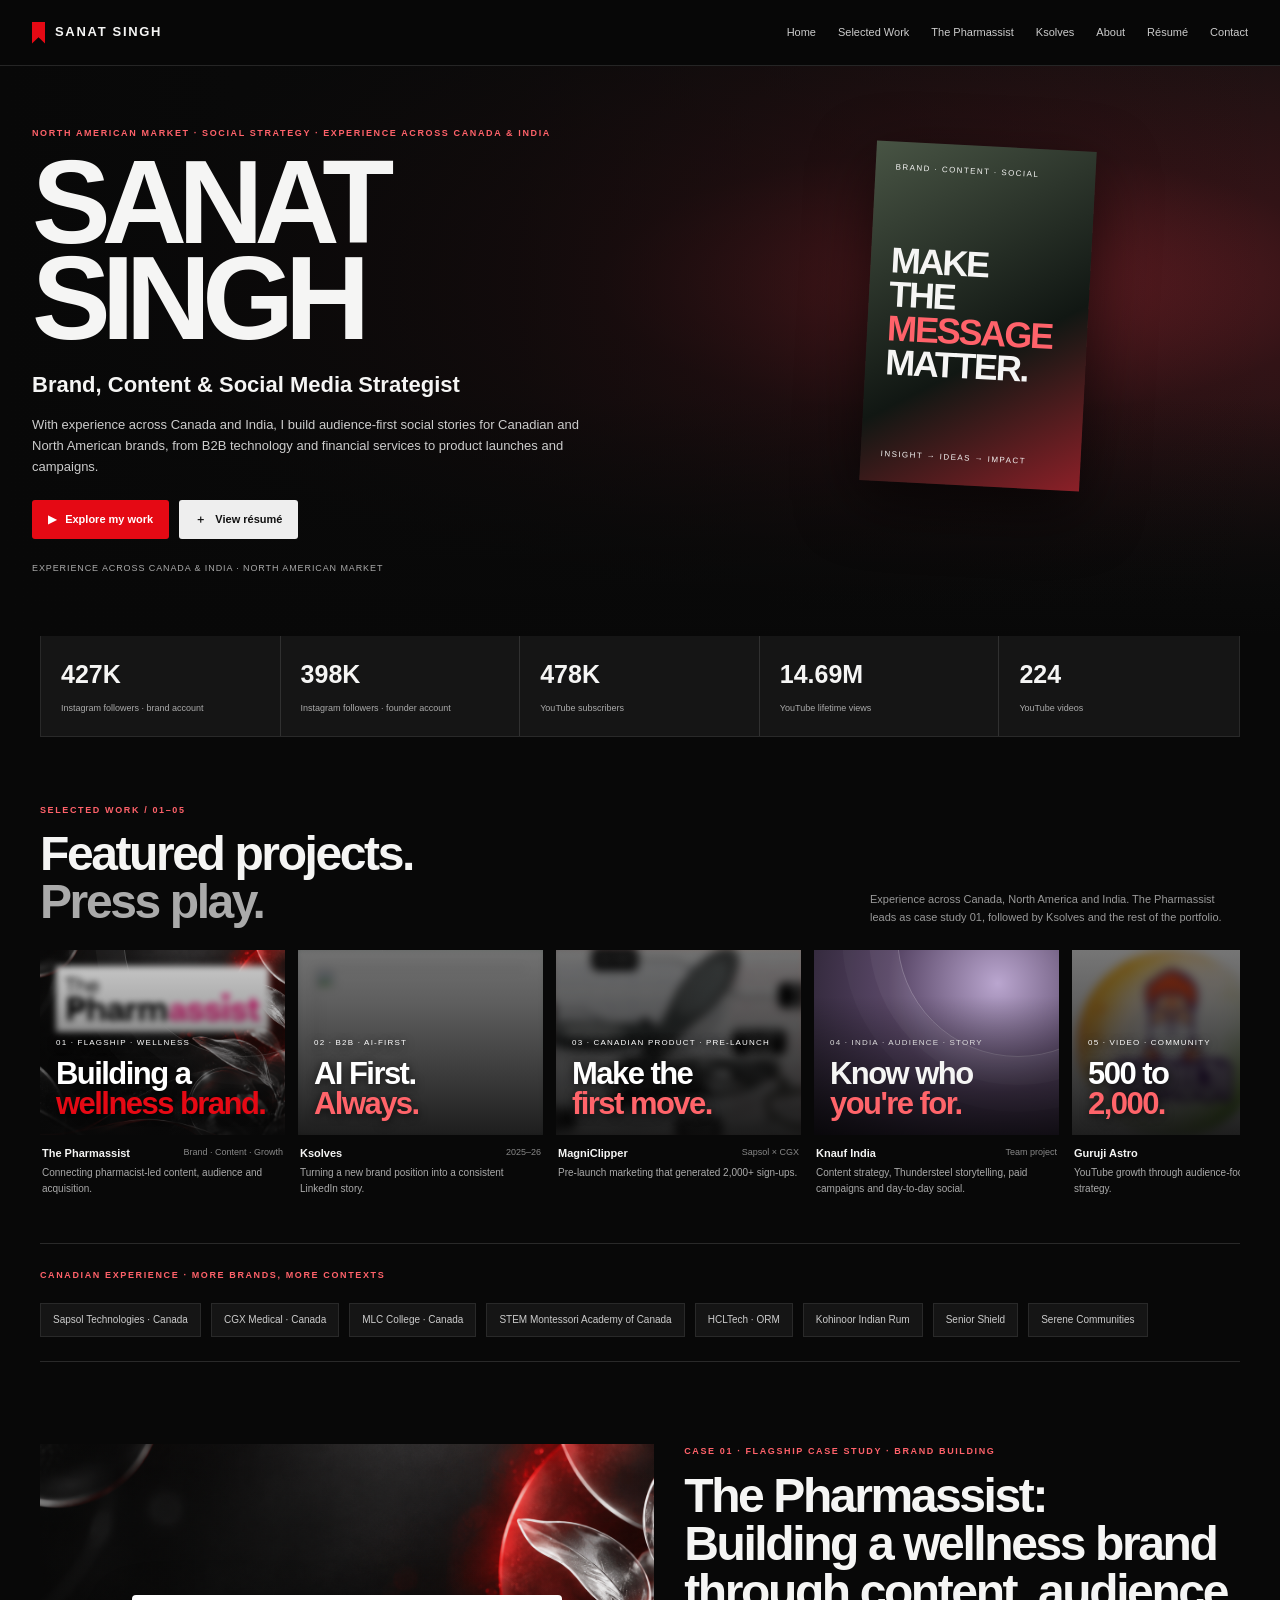
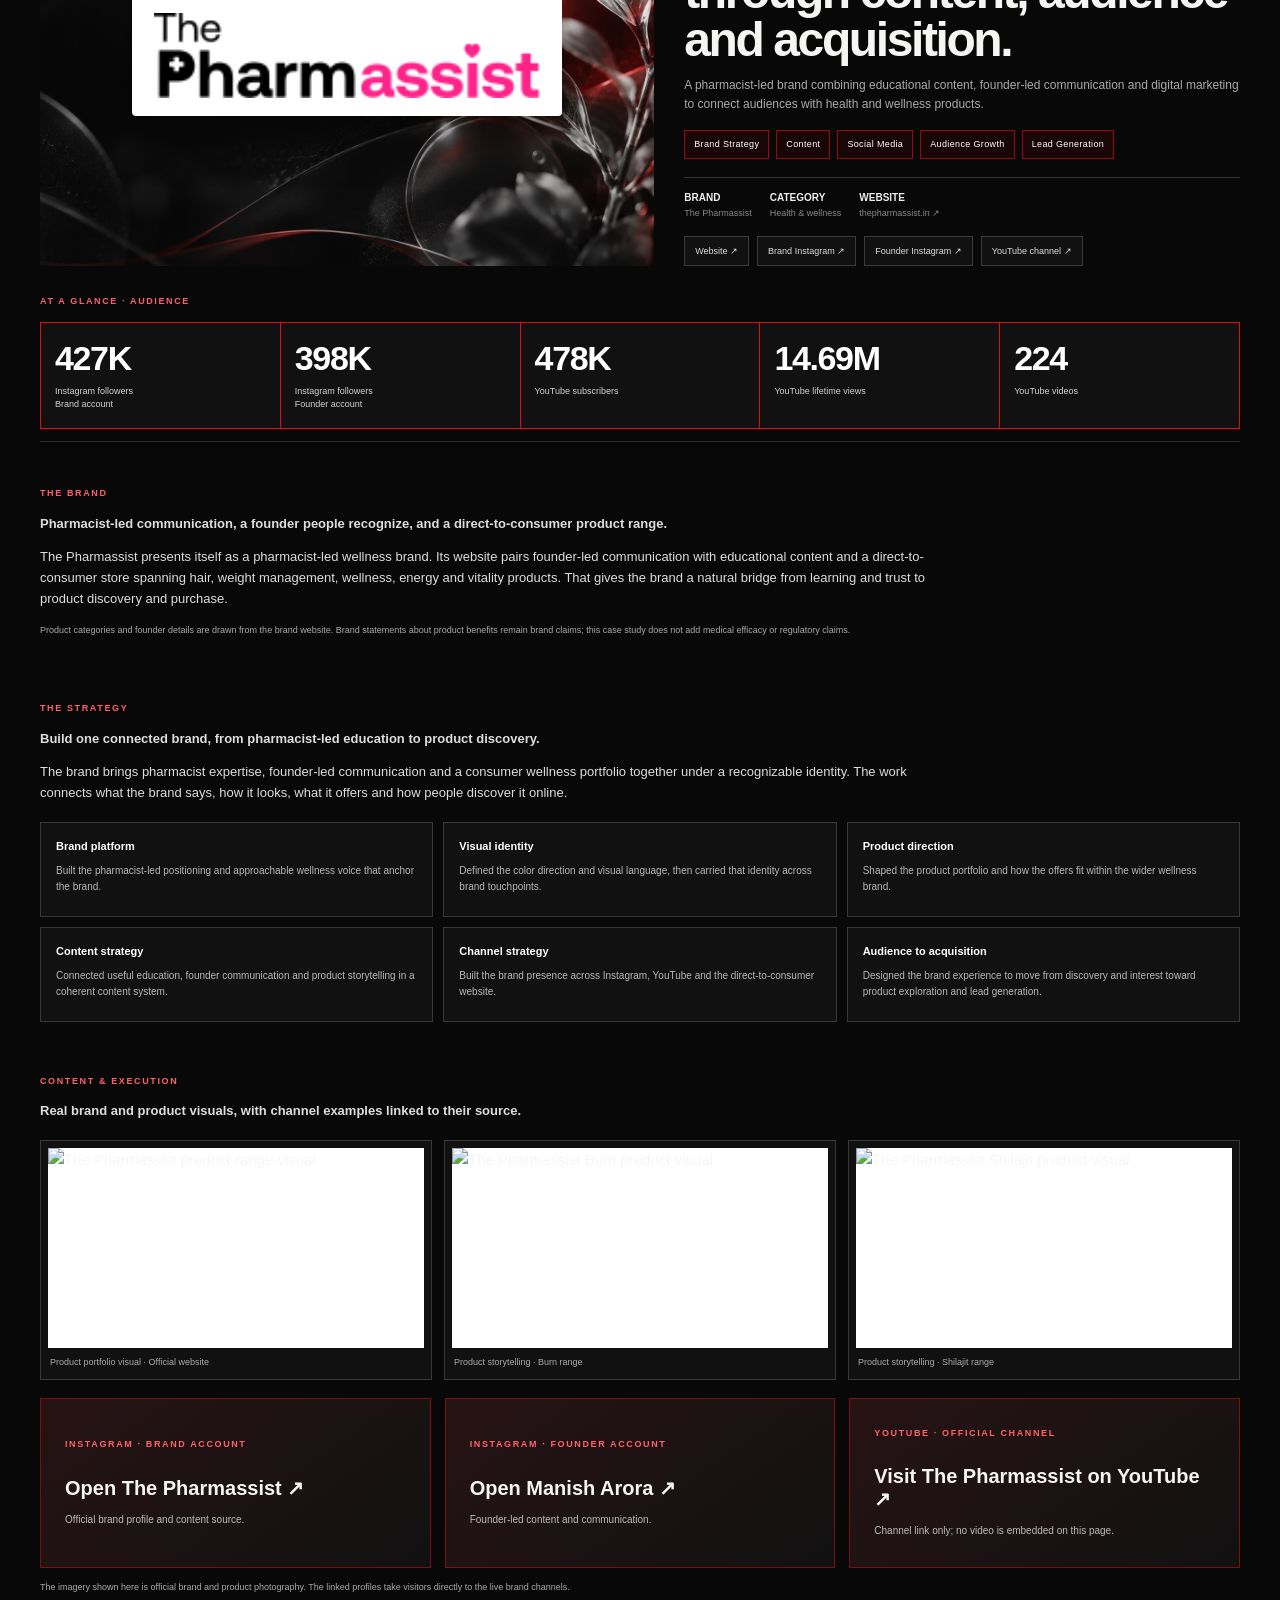
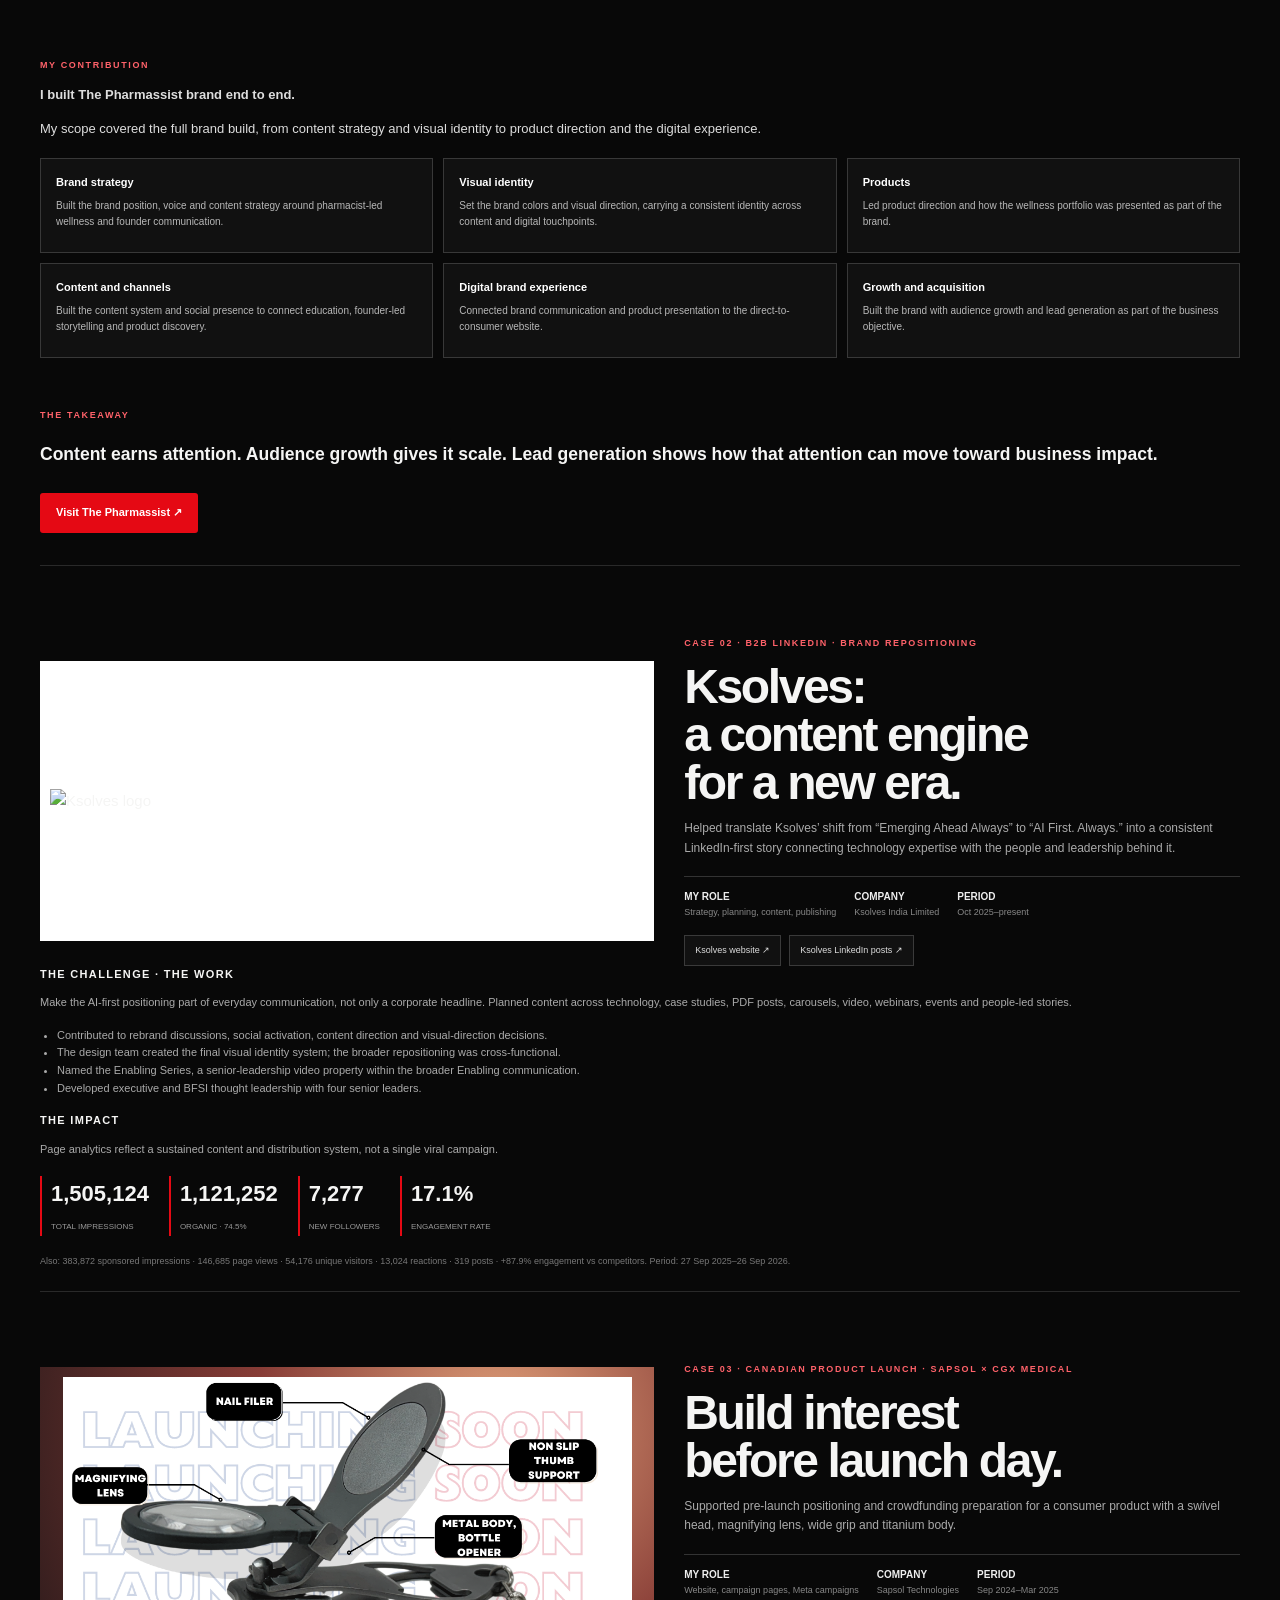
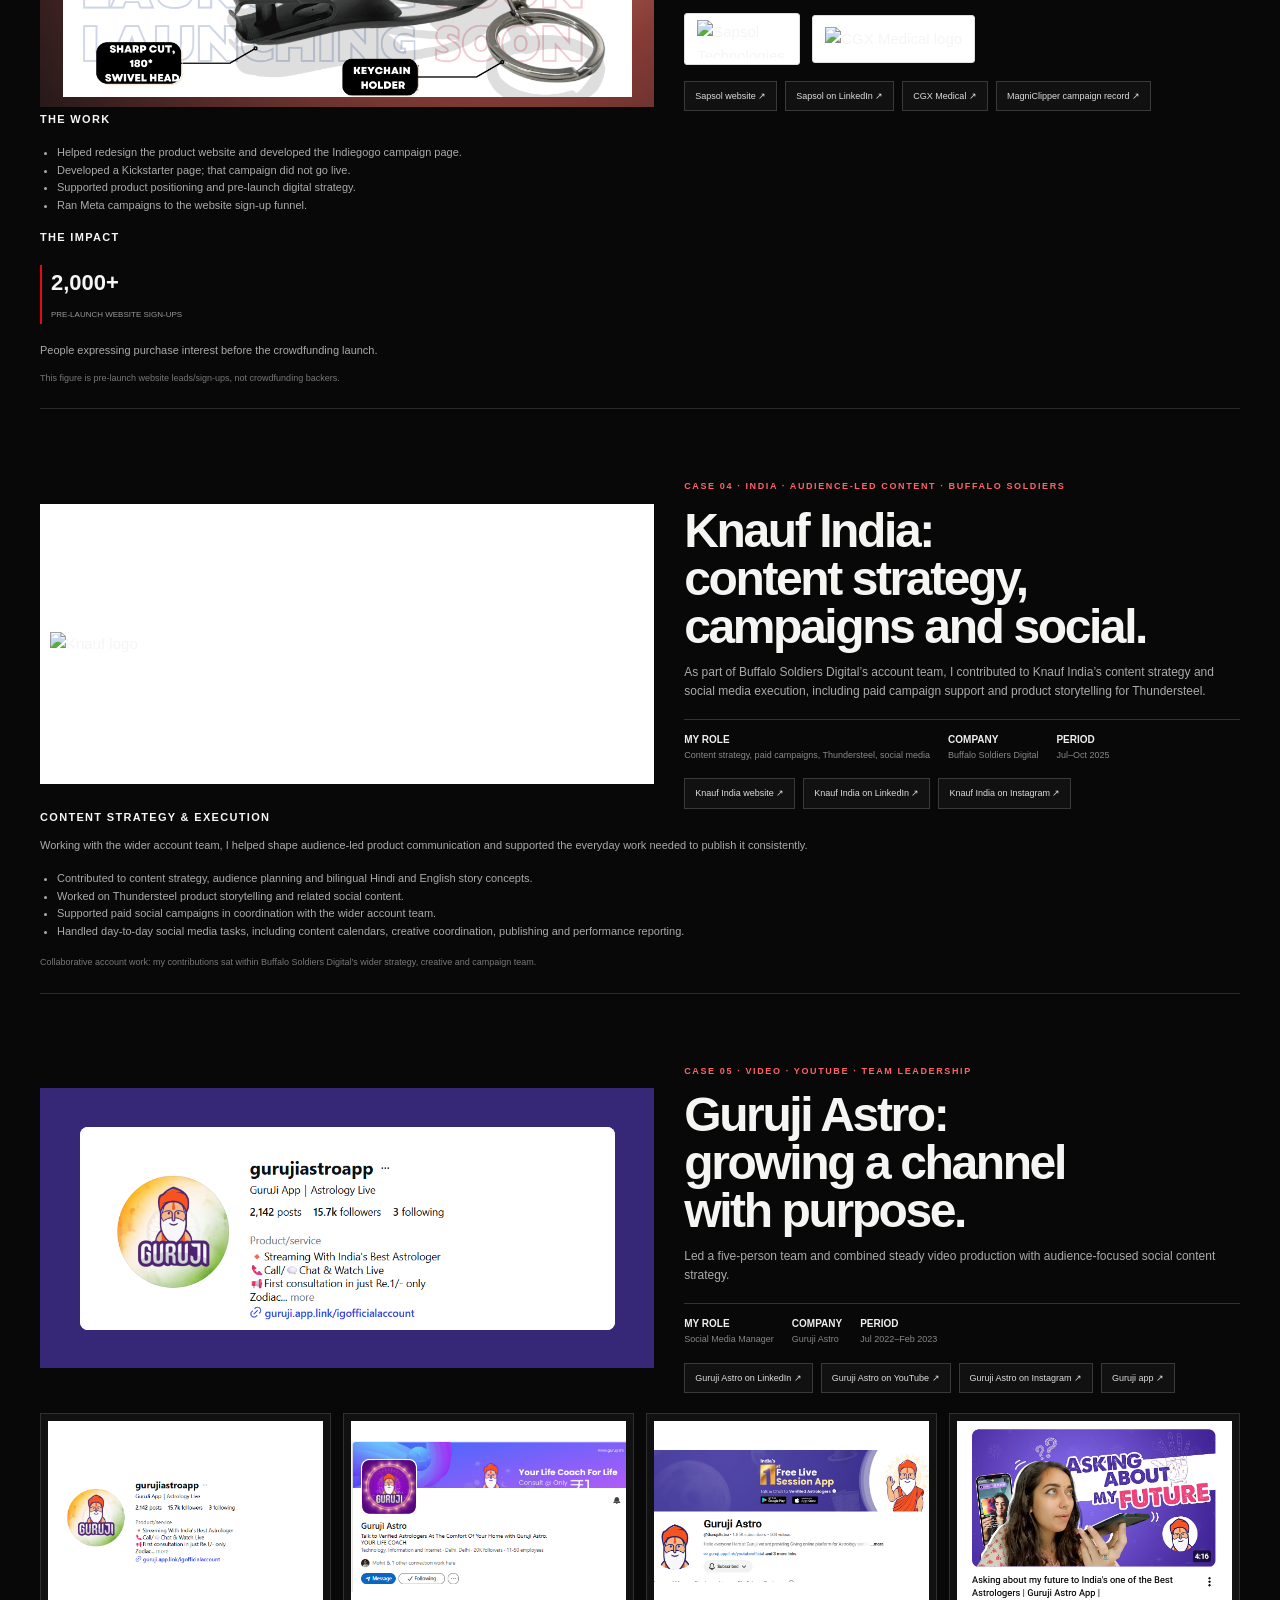
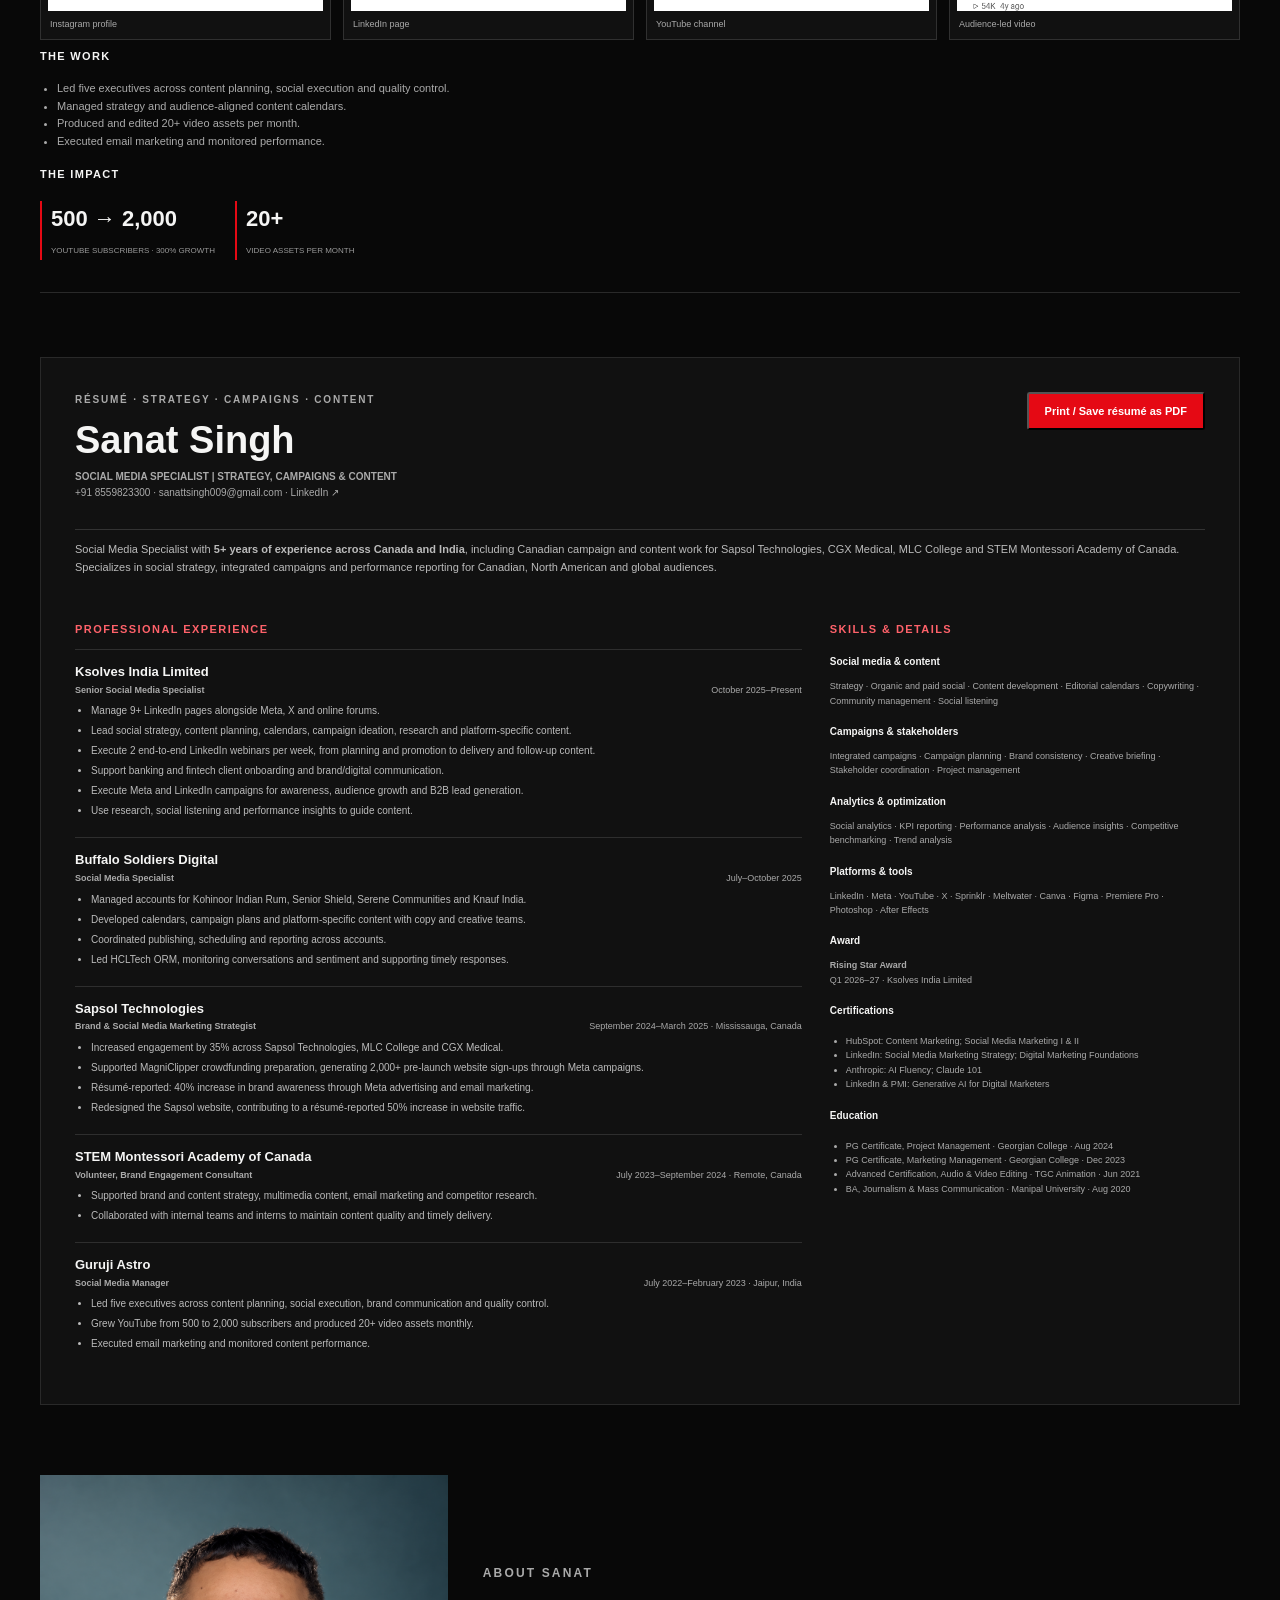
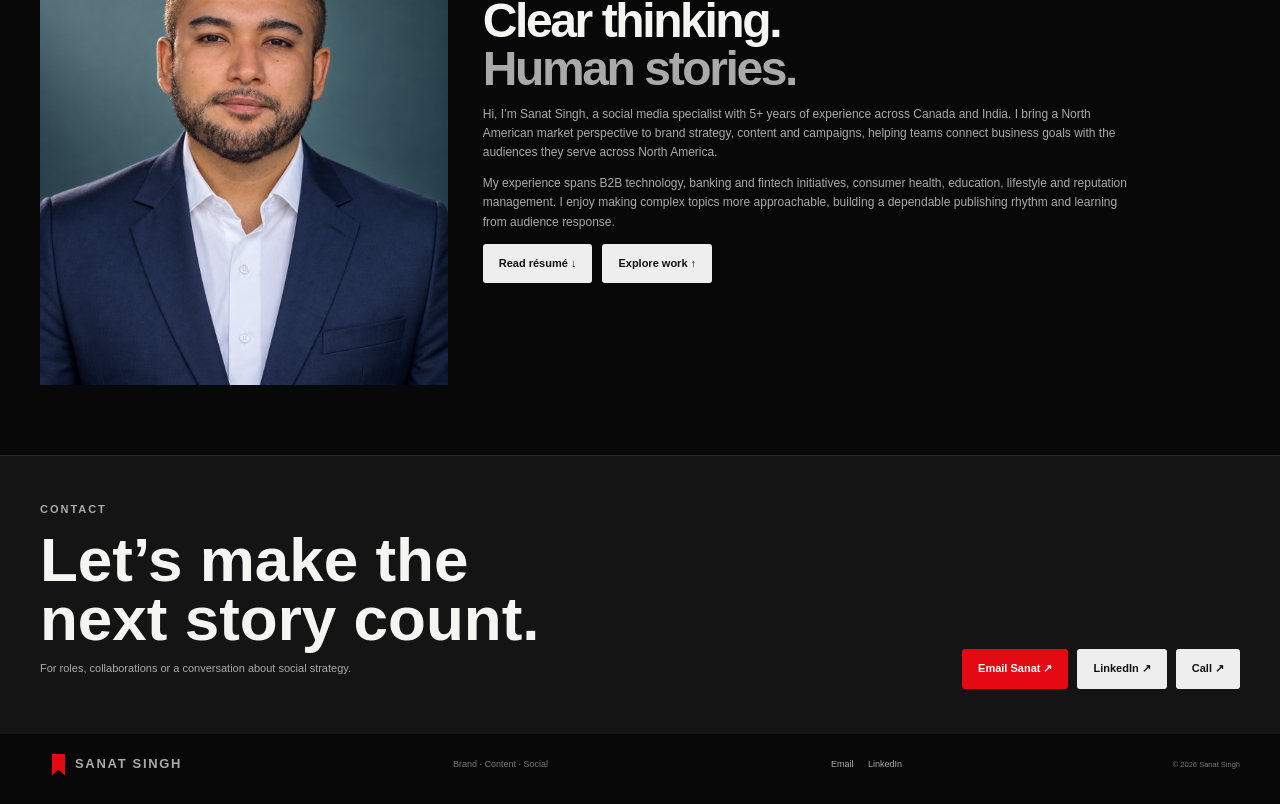
==== commit fb3b9610: "Remove Knauf team outcome metric" ====
--- a/index.html
+++ b/index.html
@@ -207,7 +207,7 @@
 <section class="case wrap" id="ksolves"><div class="case-top"><div class="case-art has-image ksolves-art"><img src="https://www.ksolves.com/wp-content/uploads/2026/03/kslogo-ai.webp" alt="Ksolves logo"></div><div class="case-copy"><p class="eyebrow">CASE 02 · B2B LINKEDIN · BRAND REPOSITIONING</p><h2>Ksolves:<br>a content engine<br>for a new era.</h2><p>Helped translate Ksolves’ shift from “Emerging Ahead Always” to “AI First. Always.” into a consistent LinkedIn-first story connecting technology expertise with the people and leadership behind it.</p><div class="meta"><span><b>MY ROLE</b>Strategy, planning, content, publishing</span><span><b>COMPANY</b>Ksolves India Limited</span><span><b>PERIOD</b>Oct 2025–present</span></div><div class="case-links"><a href="https://www.ksolves.com/" target="_blank" rel="noreferrer">Ksolves website ↗</a><a href="https://www.linkedin.com/company/ksolves/posts/?viewAsMember=true" target="_blank" rel="noreferrer">Ksolves LinkedIn posts ↗</a></div></div></div><div class="case-body"><div><h3>The challenge · The work</h3><p>Make the AI-first positioning part of everyday communication, not only a corporate headline. Planned content across technology, case studies, PDF posts, carousels, video, webinars, events and people-led stories.</p><ul><li>Contributed to rebrand discussions, social activation, content direction and visual-direction decisions.</li><li>The design team created the final visual identity system; the broader repositioning was cross-functional.</li><li>Named the Enabling Series, a senior-leadership video property within the broader Enabling communication.</li><li>Developed executive and BFSI thought leadership with four senior leaders.</li></ul></div><div><h3>The impact</h3><p>Page analytics reflect a sustained content and distribution system, not a single viral campaign.</p><div class="outcomes"><div><b>1,505,124</b><span>TOTAL IMPRESSIONS</span></div><div><b>1,121,252</b><span>ORGANIC · 74.5%</span></div><div><b>7,277</b><span>NEW FOLLOWERS</span></div><div><b>17.1%</b><span>ENGAGEMENT RATE</span></div></div><p class="note">Also: 383,872 sponsored impressions · 146,685 page views · 54,176 unique visitors · 13,024 reactions · 319 posts · +87.9% engagement vs competitors. Period: 27 Sep 2025–26 Sep 2026.</p></div></div></section>
 
 <section class="case wrap" id="magni"><div class="case-top"><div class="case-art magni has-image"><img src="assets/magniclipper-product.png" alt="MagniClipper nail clipper showing its magnifying lens and swivel head"></div><div class="case-copy"><p class="eyebrow">CASE 03 · CANADIAN PRODUCT LAUNCH · SAPSOL × CGX MEDICAL</p><h2>Build interest<br>before launch day.</h2><p>Supported pre-launch positioning and crowdfunding preparation for a consumer product with a swivel head, magnifying lens, wide grip and titanium body.</p><div class="meta"><span><b>MY ROLE</b>Website, campaign pages, Meta campaigns</span><span><b>COMPANY</b>Sapsol Technologies</span><span><b>PERIOD</b>Sep 2024–Mar 2025</span></div><div class="company-marks" aria-label="Sapsol Technologies and CGX Medical logos"><a href="https://www.sapsol.com/" target="_blank" rel="noreferrer"><img src="https://sapsol.com/wp-content/uploads/2021/11/Sapsol-Logo-Icon.png" alt="Sapsol Technologies logo"></a><a href="https://www.cgxmedical.com/" target="_blank" rel="noreferrer"><img src="https://www.cgxmedical.com/wp-content/uploads/2021/10/CGX-Website-Logo-V1.0_1_360x1.png" alt="CGX Medical logo"></a></div><div class="case-links"><a href="https://www.sapsol.com/" target="_blank" rel="noreferrer">Sapsol website ↗</a><a href="https://www.linkedin.com/company/sapsol-technologies-inc-/home/" target="_blank" rel="noreferrer">Sapsol on LinkedIn ↗</a><a href="https://www.cgxmedical.com/" target="_blank" rel="noreferrer">CGX Medical ↗</a><a href="https://www.backerkit.com/projects/introducing-magniclipper-precision-redefined" target="_blank" rel="noreferrer">MagniClipper campaign record ↗</a></div></div></div><div class="case-body"><div><h3>The work</h3><ul><li>Helped redesign the product website and developed the Indiegogo campaign page.</li><li>Developed a Kickstarter page; that campaign did not go live.</li><li>Supported product positioning and pre-launch digital strategy.</li><li>Ran Meta campaigns to the website sign-up funnel.</li></ul></div><div><h3>The impact</h3><div class="outcomes"><div><b>2,000+</b><span>PRE-LAUNCH WEBSITE SIGN-UPS</span></div></div><p>People expressing purchase interest before the crowdfunding launch.</p><p class="note">This figure is pre-launch website leads/sign-ups, not crowdfunding backers.</p></div></div></section>
-<section class="case wrap" id="knauf"><div class="case-top"><div class="case-art knauf has-image"><img src="https://upload.wikimedia.org/wikipedia/commons/2/2c/KNAUF_Logo_2024.svg" alt="Knauf logo"></div><div class="case-copy"><p class="eyebrow">CASE 04 · INDIA · AUDIENCE-LED CONTENT · BUFFALO SOLDIERS</p><h2>Knauf India:<br>content strategy,<br>campaigns and social.</h2><p>As part of Buffalo Soldiers Digital’s account team, I contributed to Knauf India’s content strategy and social media execution, including paid campaign support and product storytelling for Thundersteel.</p><div class="meta"><span><b>MY ROLE</b>Content strategy, paid campaigns, Thundersteel, social media</span><span><b>COMPANY</b>Buffalo Soldiers Digital</span><span><b>PERIOD</b>Jul–Oct 2025</span></div><div class="case-links"><a href="https://knauf.com/en-IN" target="_blank" rel="noreferrer">Knauf India website ↗</a><a href="https://www.linkedin.com/company/knauf-india/home/" target="_blank" rel="noreferrer">Knauf India on LinkedIn ↗</a><a href="https://www.instagram.com/knauf_india/" target="_blank" rel="noreferrer">Knauf India on Instagram ↗</a></div></div></div><div class="case-body"><div><h3>Content strategy & execution</h3><p>Working with the wider account team, I helped shape audience-led product communication and supported the everyday work needed to publish it consistently.</p><ul><li>Contributed to content strategy, audience planning and bilingual Hindi and English story concepts.</li><li>Worked on Thundersteel product storytelling and related social content.</li><li>Supported paid social campaigns in coordination with the wider account team.</li><li>Handled day-to-day social media tasks, including content calendars, creative coordination, publishing and performance reporting.</li></ul></div><div><h3>Team outcome</h3><div class="outcomes"><div><b>5 → 3</b><span>AUDIENCE GROUPS REFINED</span></div></div><p>The team consolidated five initial audience groups into three broader segments to guide more focused communication.</p><p class="note">Collaborative account work: my contributions sat within Buffalo Soldiers Digital’s wider strategy, creative and campaign team.</p></div></div></section>
+<section class="case wrap" id="knauf"><div class="case-top"><div class="case-art knauf has-image"><img src="https://upload.wikimedia.org/wikipedia/commons/2/2c/KNAUF_Logo_2024.svg" alt="Knauf logo"></div><div class="case-copy"><p class="eyebrow">CASE 04 · INDIA · AUDIENCE-LED CONTENT · BUFFALO SOLDIERS</p><h2>Knauf India:<br>content strategy,<br>campaigns and social.</h2><p>As part of Buffalo Soldiers Digital’s account team, I contributed to Knauf India’s content strategy and social media execution, including paid campaign support and product storytelling for Thundersteel.</p><div class="meta"><span><b>MY ROLE</b>Content strategy, paid campaigns, Thundersteel, social media</span><span><b>COMPANY</b>Buffalo Soldiers Digital</span><span><b>PERIOD</b>Jul–Oct 2025</span></div><div class="case-links"><a href="https://knauf.com/en-IN" target="_blank" rel="noreferrer">Knauf India website ↗</a><a href="https://www.linkedin.com/company/knauf-india/home/" target="_blank" rel="noreferrer">Knauf India on LinkedIn ↗</a><a href="https://www.instagram.com/knauf_india/" target="_blank" rel="noreferrer">Knauf India on Instagram ↗</a></div></div></div><div class="case-body"><div><h3>Content strategy & execution</h3><p>Working with the wider account team, I helped shape audience-led product communication and supported the everyday work needed to publish it consistently.</p><ul><li>Contributed to content strategy, audience planning and bilingual Hindi and English story concepts.</li><li>Worked on Thundersteel product storytelling and related social content.</li><li>Supported paid social campaigns in coordination with the wider account team.</li><li>Handled day-to-day social media tasks, including content calendars, creative coordination, publishing and performance reporting.</li></ul></div><div><p class="note">Collaborative account work: my contributions sat within Buffalo Soldiers Digital’s wider strategy, creative and campaign team.</p></div></div></section>
 <section class="case wrap" id="guruji"><div class="case-top"><div class="case-art guruji has-image"><img src="assets/guruji-instagram.png" alt="Guruji Astro profile with its brand logo"></div><div class="case-copy"><p class="eyebrow">CASE 05 · VIDEO · YOUTUBE · TEAM LEADERSHIP</p><h2>Guruji Astro:<br>growing a channel<br>with purpose.</h2><p>Led a five-person team and combined steady video production with audience-focused social content strategy.</p><div class="meta"><span><b>MY ROLE</b>Social Media Manager</span><span><b>COMPANY</b>Guruji Astro</span><span><b>PERIOD</b>Jul 2022–Feb 2023</span></div><div class="case-links"><a href="https://www.linkedin.com/company/guruji-astro/home/" target="_blank" rel="noreferrer">Guruji Astro on LinkedIn ↗</a><a href="https://www.youtube.com/@GurujiAstro" target="_blank" rel="noreferrer">Guruji Astro on YouTube ↗</a><a href="https://www.instagram.com/gurujiastroapp/" target="_blank" rel="noreferrer">Guruji Astro on Instagram ↗</a><a href="https://guruji.app.link/6ApX4JRzhtb" target="_blank" rel="noreferrer">Guruji app ↗</a></div></div></div><div class="project-gallery guruji-gallery" aria-label="Guruji Astro social profiles and video examples"><figure><img src="assets/guruji-instagram.png" alt="Guruji Astro Instagram profile"><figcaption>Instagram profile</figcaption></figure><figure><img src="assets/guruji-linkedin.png" alt="Guruji Astro LinkedIn page"><figcaption>LinkedIn page</figcaption></figure><figure><img src="assets/guruji-youtube-banner.png" alt="Guruji Astro YouTube channel banner"><figcaption>YouTube channel</figcaption></figure><figure><img src="assets/guruji-video-thumbnail.png" alt="Guruji Astro video thumbnail"><figcaption>Audience-led video</figcaption></figure></div><div class="case-body"><div><h3>The work</h3><ul><li>Led five executives across content planning, social execution and quality control.</li><li>Managed strategy and audience-aligned content calendars.</li><li>Produced and edited 20+ video assets per month.</li><li>Executed email marketing and monitored performance.</li></ul></div><div><h3>The impact</h3><div class="outcomes"><div><b>500 → 2,000</b><span>YOUTUBE SUBSCRIBERS · 300% GROWTH</span></div><div><b>20+</b><span>VIDEO ASSETS PER MONTH</span></div></div></div></div></section>
 <section class="wrap resume" id="resume"><div class="resume-top"><div><p class="eyebrow">RÉSUMÉ · STRATEGY · CAMPAIGNS · CONTENT</p><h2>Sanat Singh</h2><p><b>SOCIAL MEDIA SPECIALIST | STRATEGY, CAMPAIGNS &amp; CONTENT</b><br><a href="tel:+918559823300">+91 8559823300</a> · <a href="mailto:sanattsingh009@gmail.com">sanattsingh009@gmail.com</a> · <a href="https://www.linkedin.com/in/sanatsingh1/" target="_blank" rel="noreferrer">LinkedIn ↗</a></p></div><button class="button red" onclick="window.print()">Print / Save résumé as PDF</button></div>
 <p style="font-size:11px;color:#bbb">Social Media Specialist with <b>5+ years of experience across Canada and India</b>, including Canadian campaign and content work for Sapsol Technologies, CGX Medical, MLC College and STEM Montessori Academy of Canada. Specializes in social strategy, integrated campaigns and performance reporting for Canadian, North American and global audiences.</p>
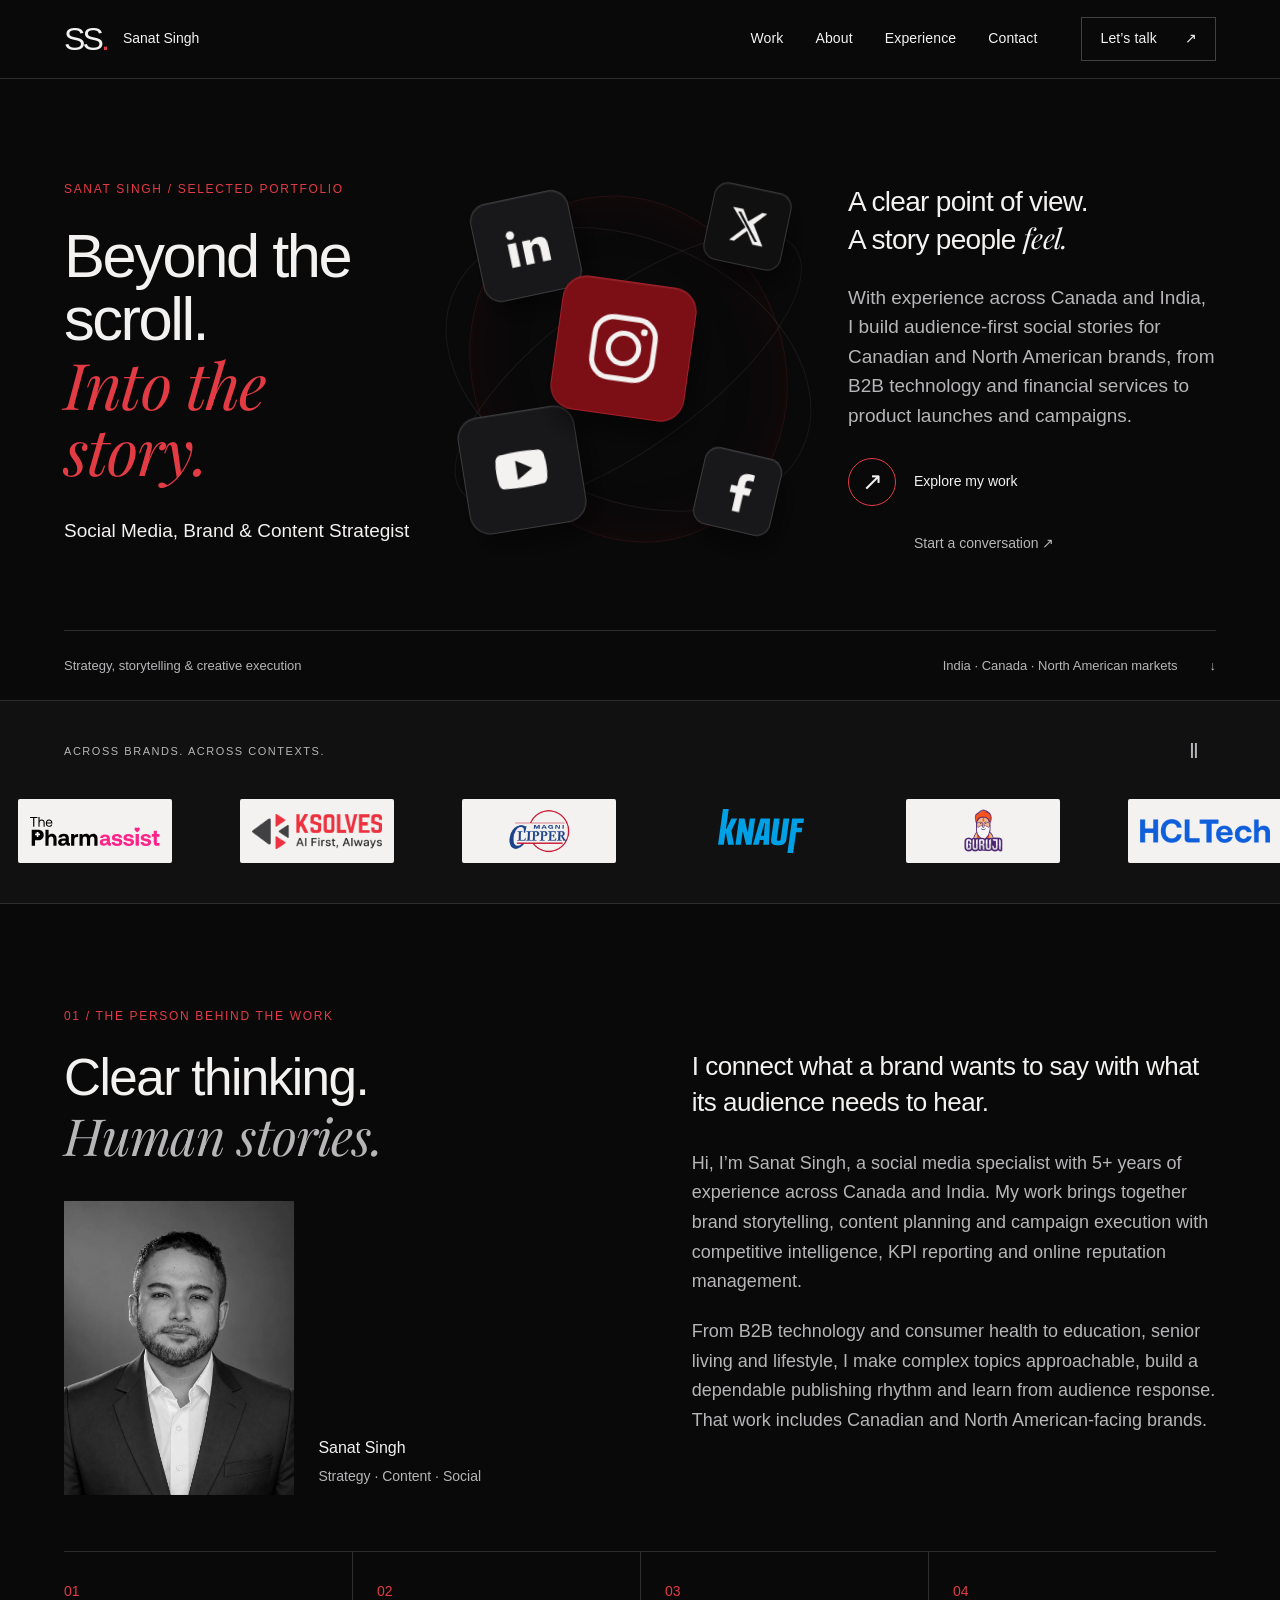
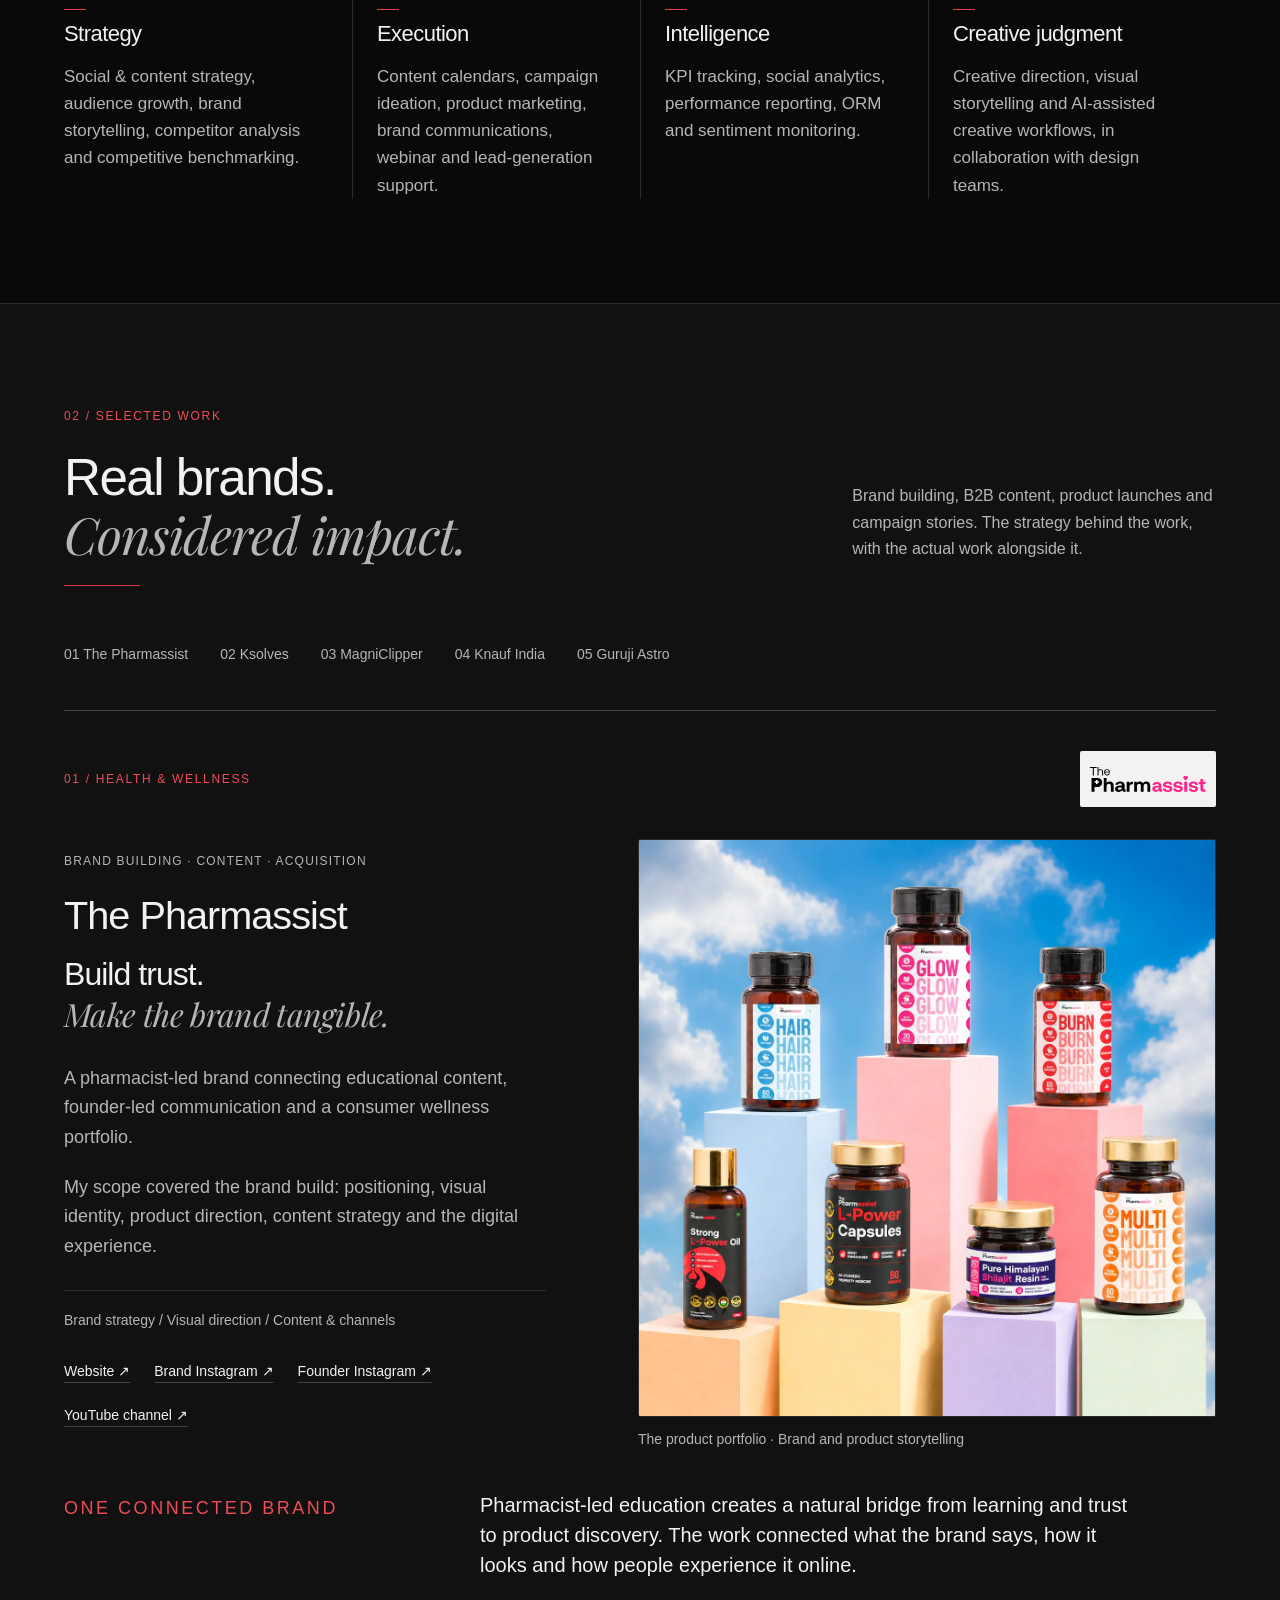
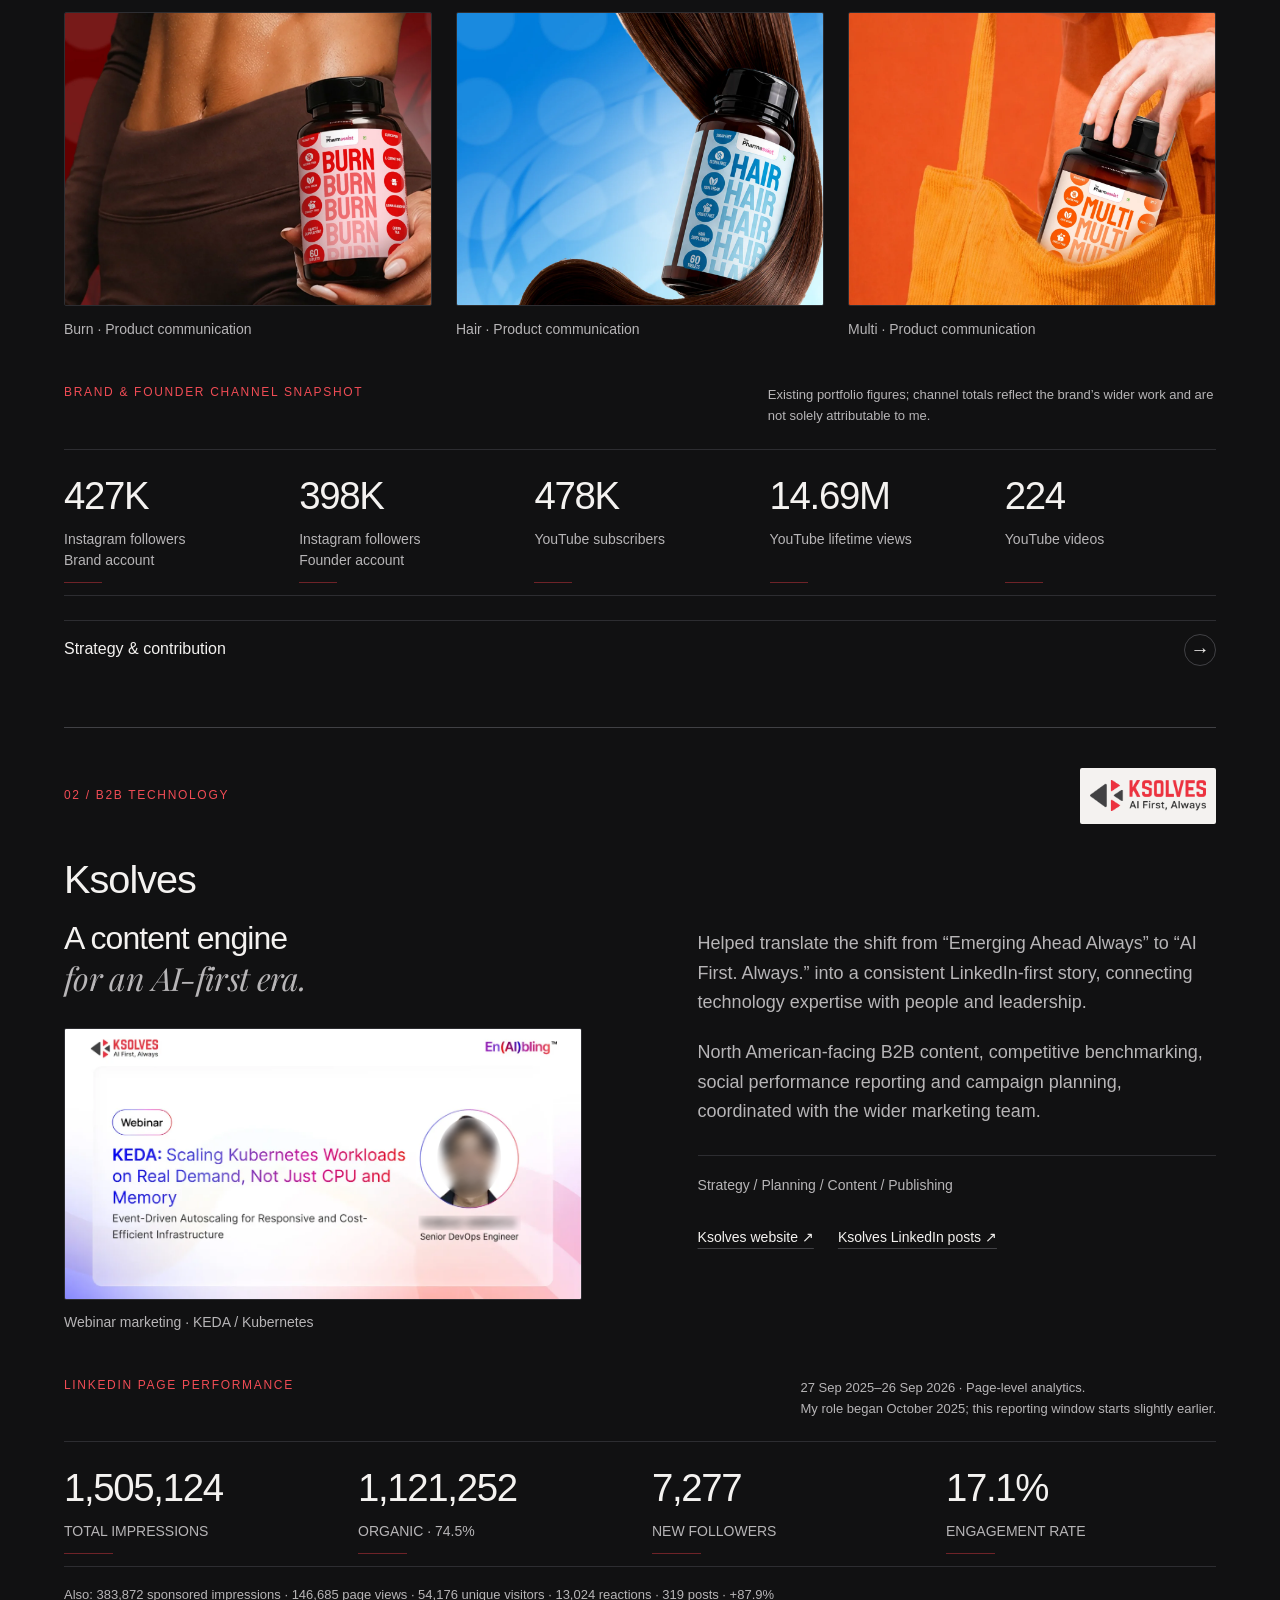
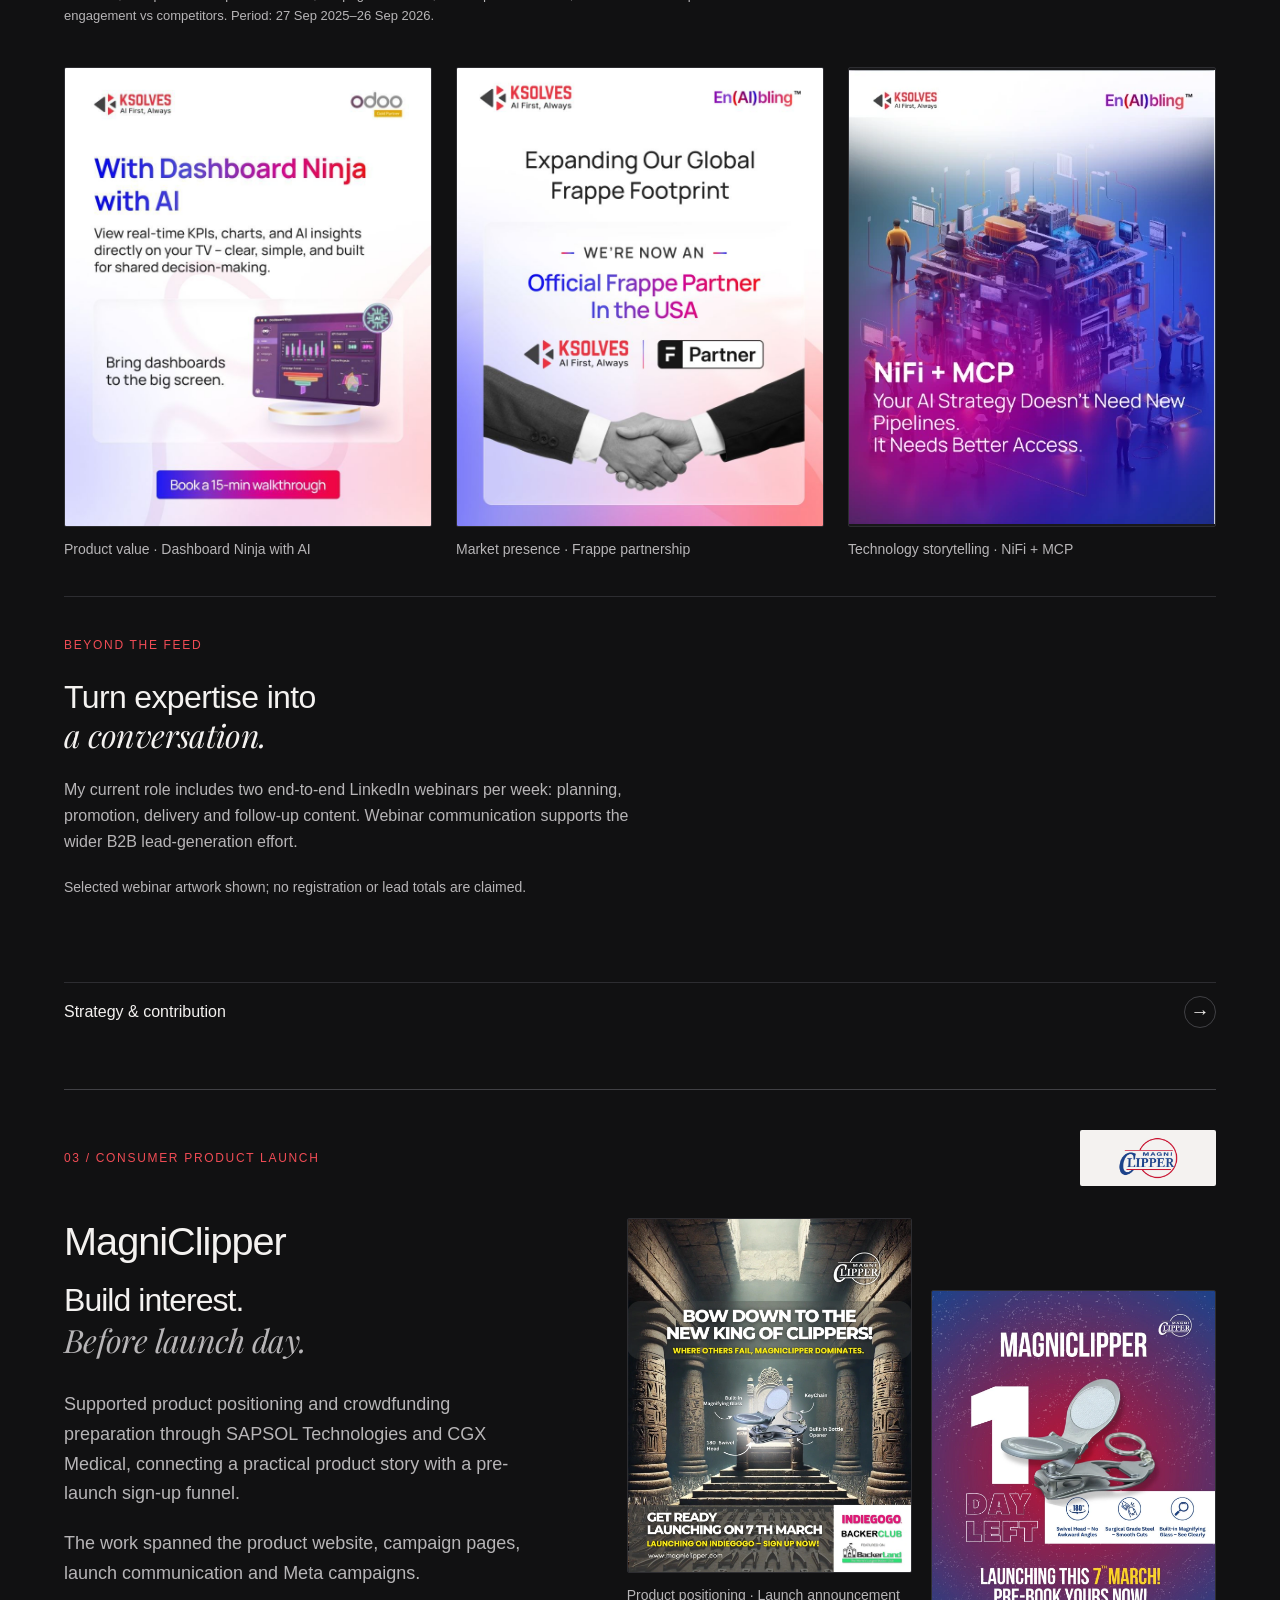
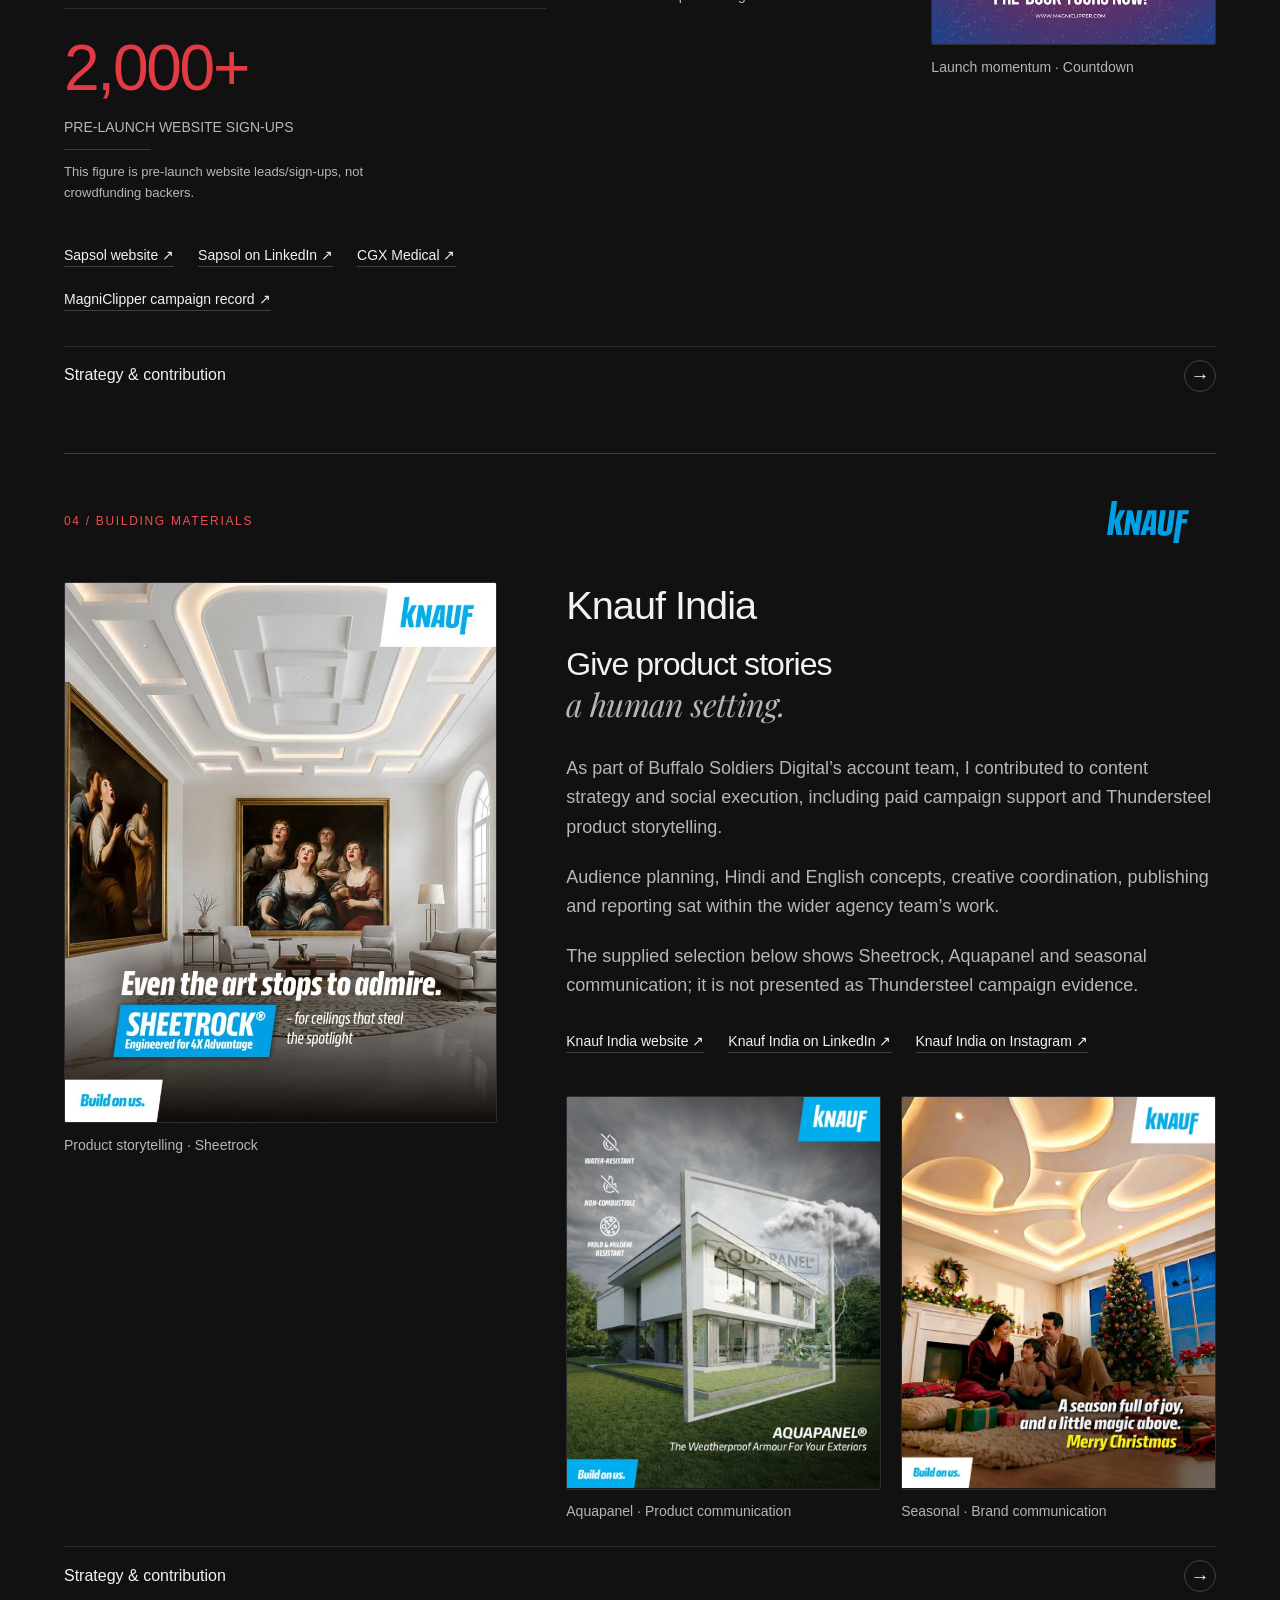
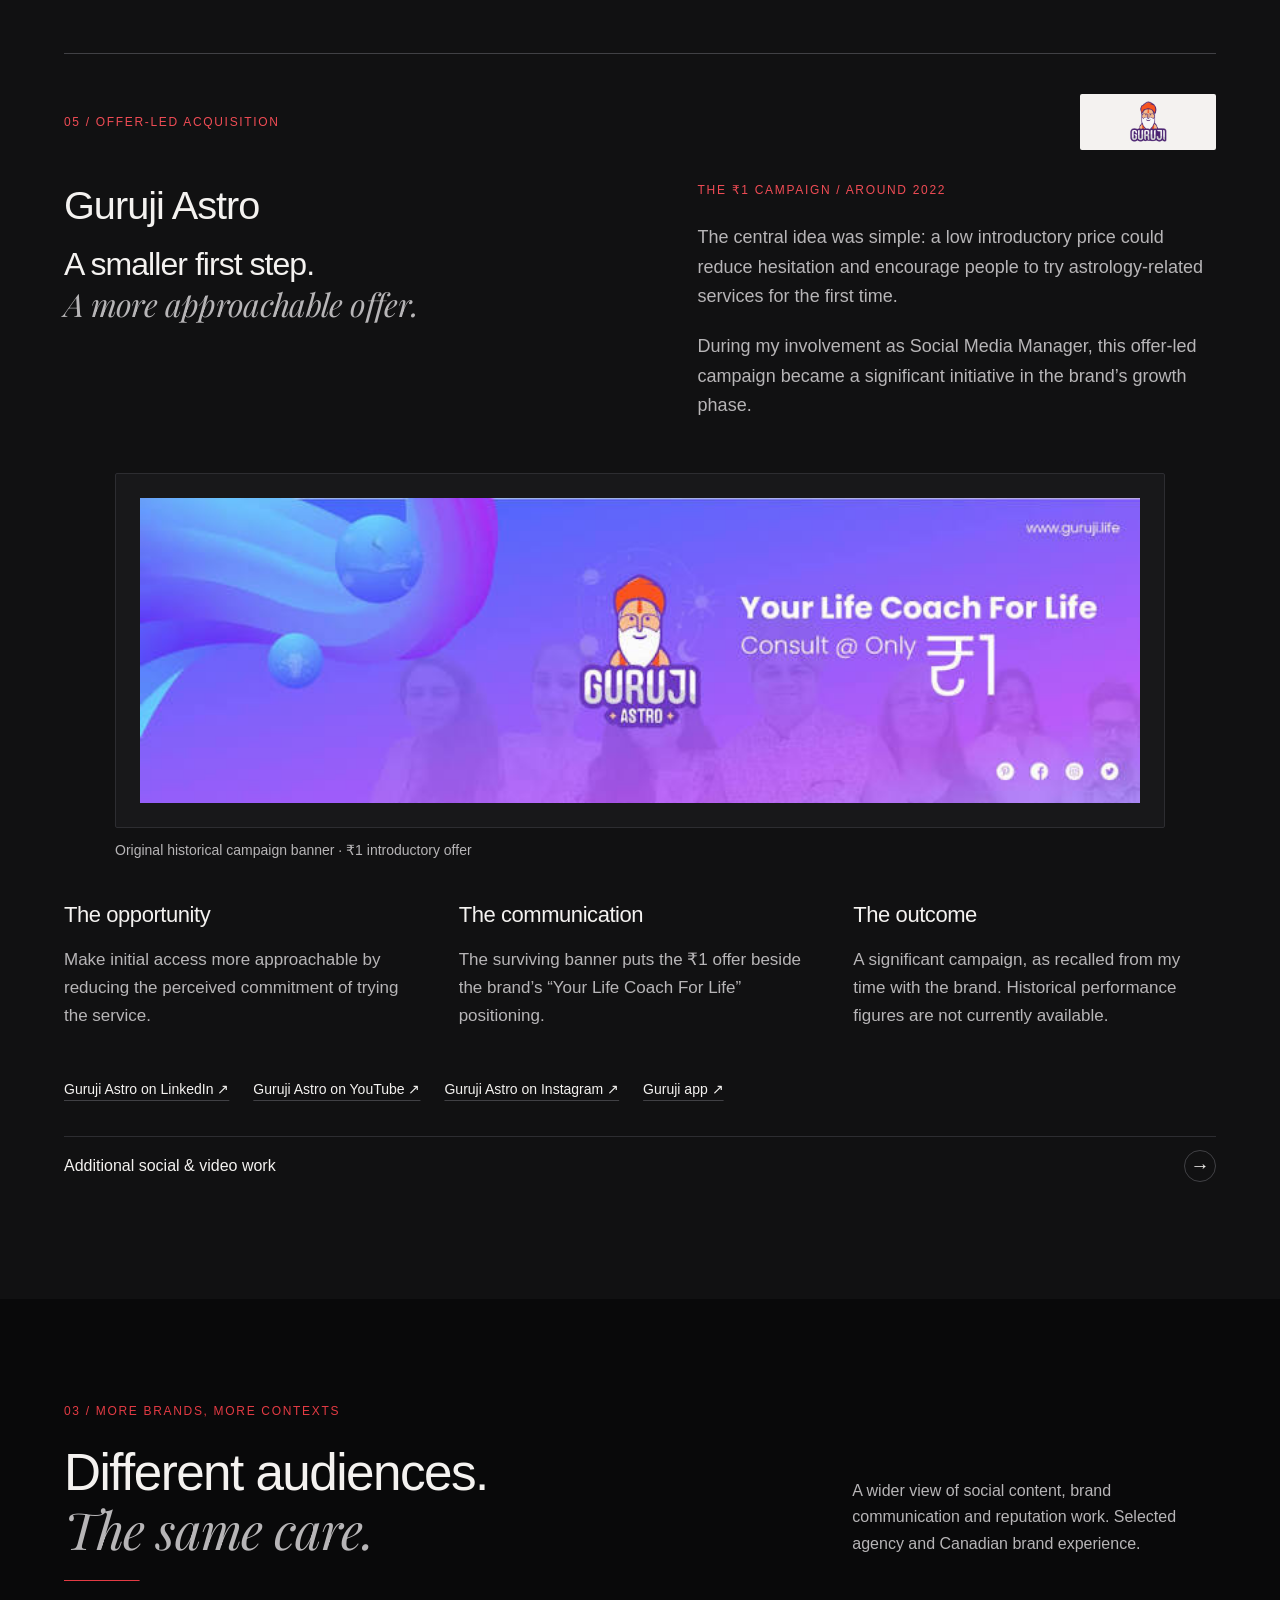
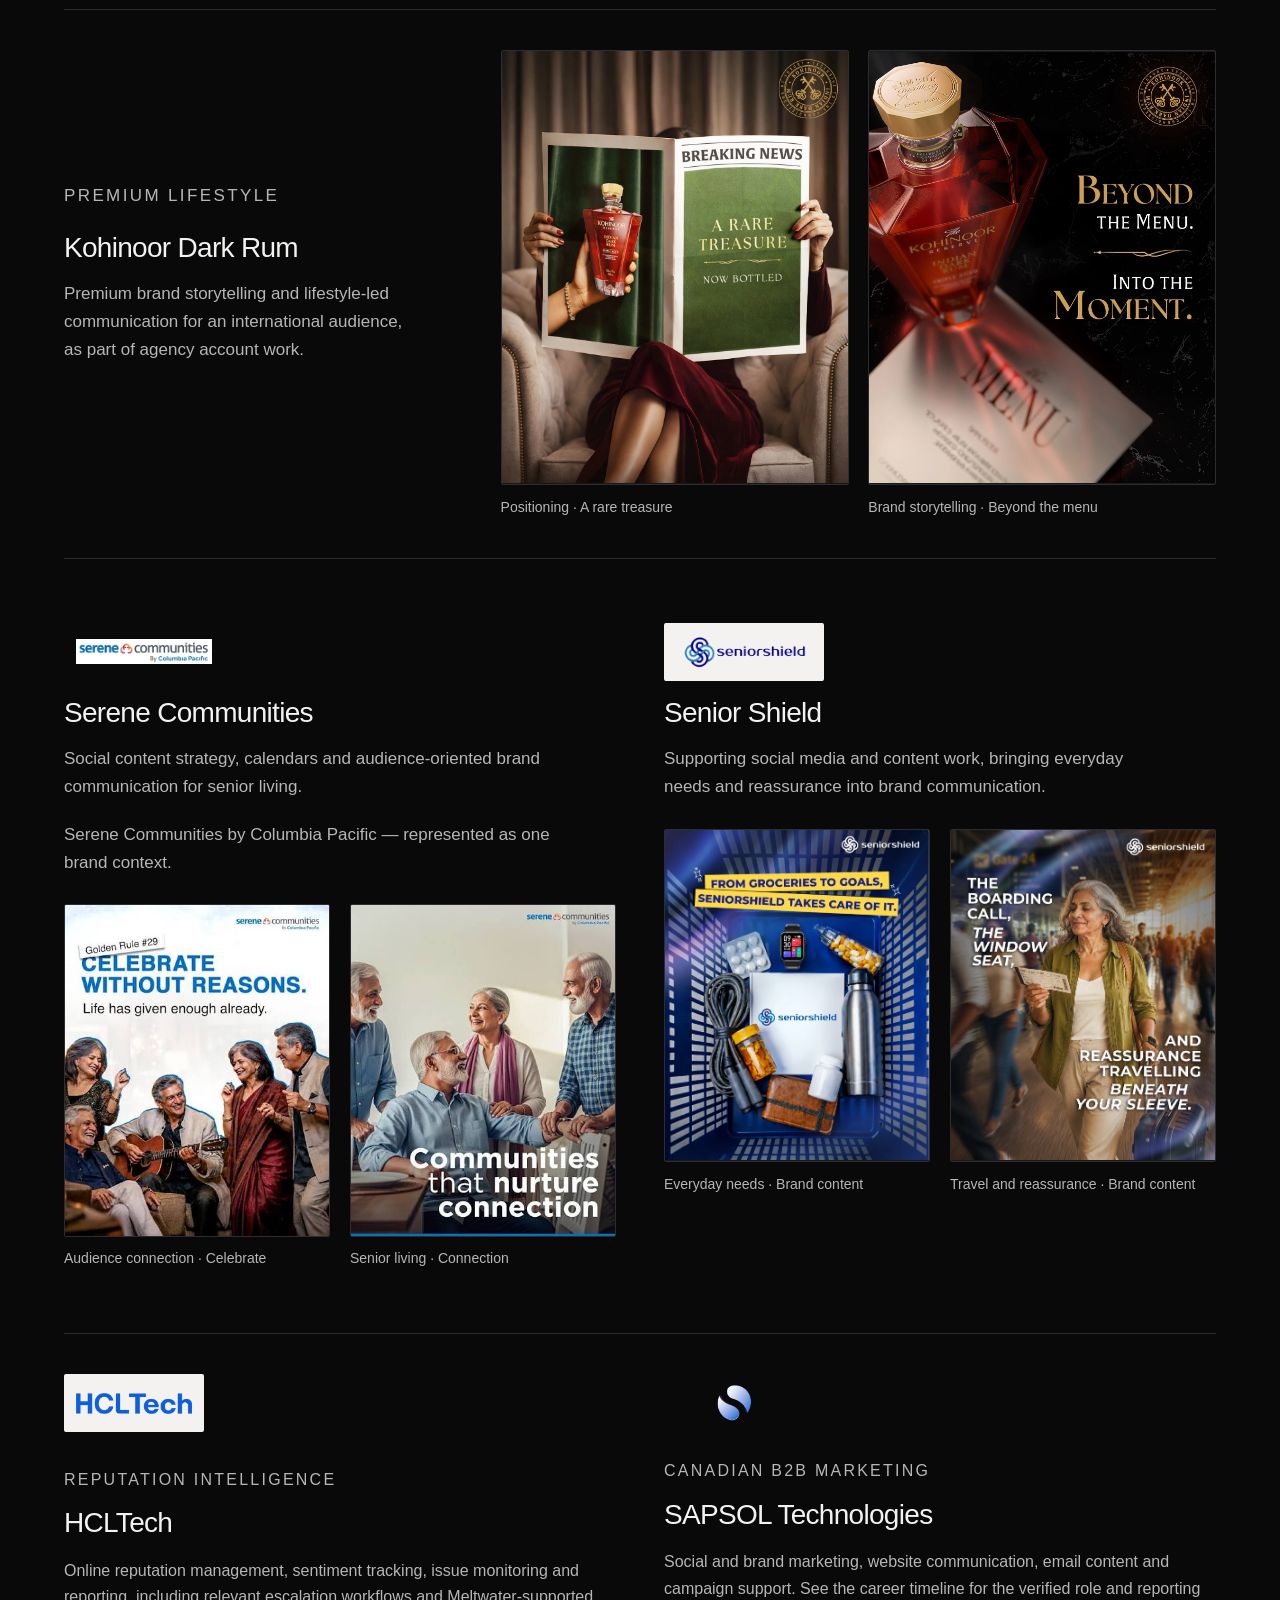
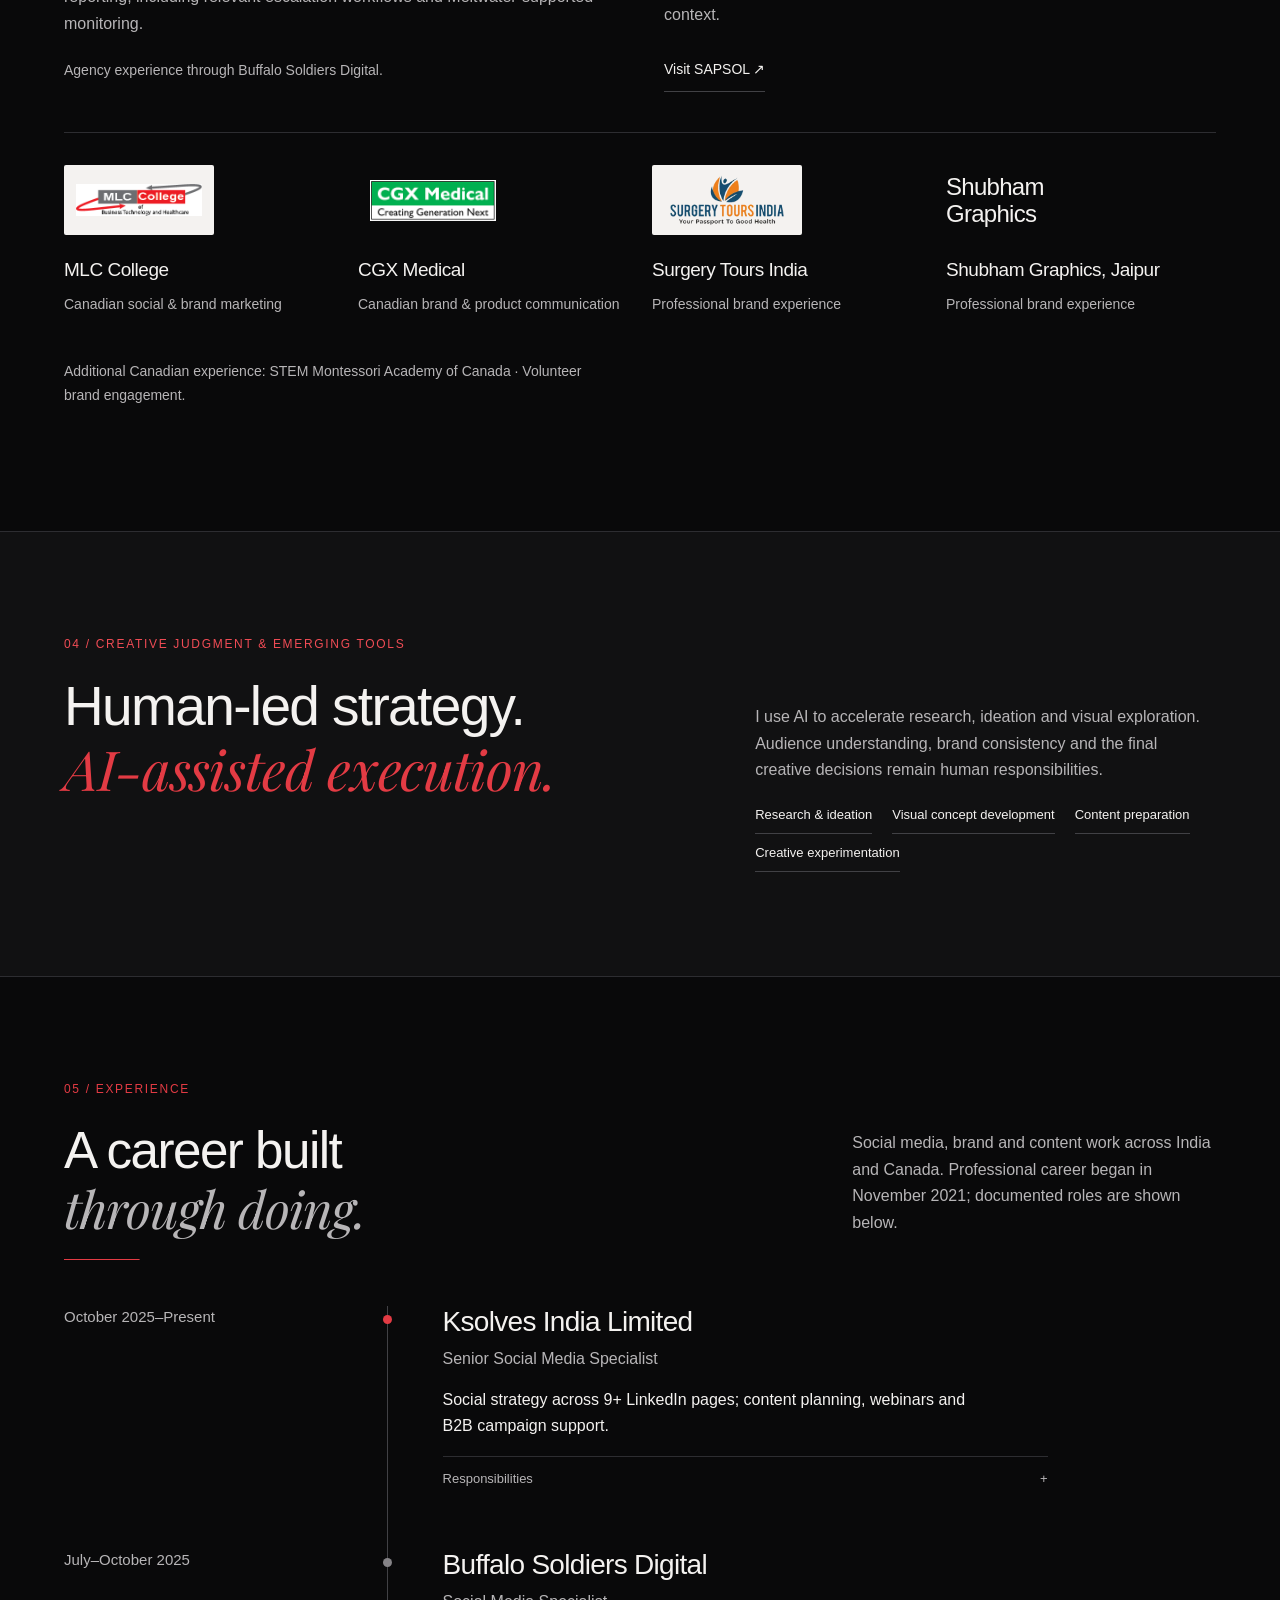
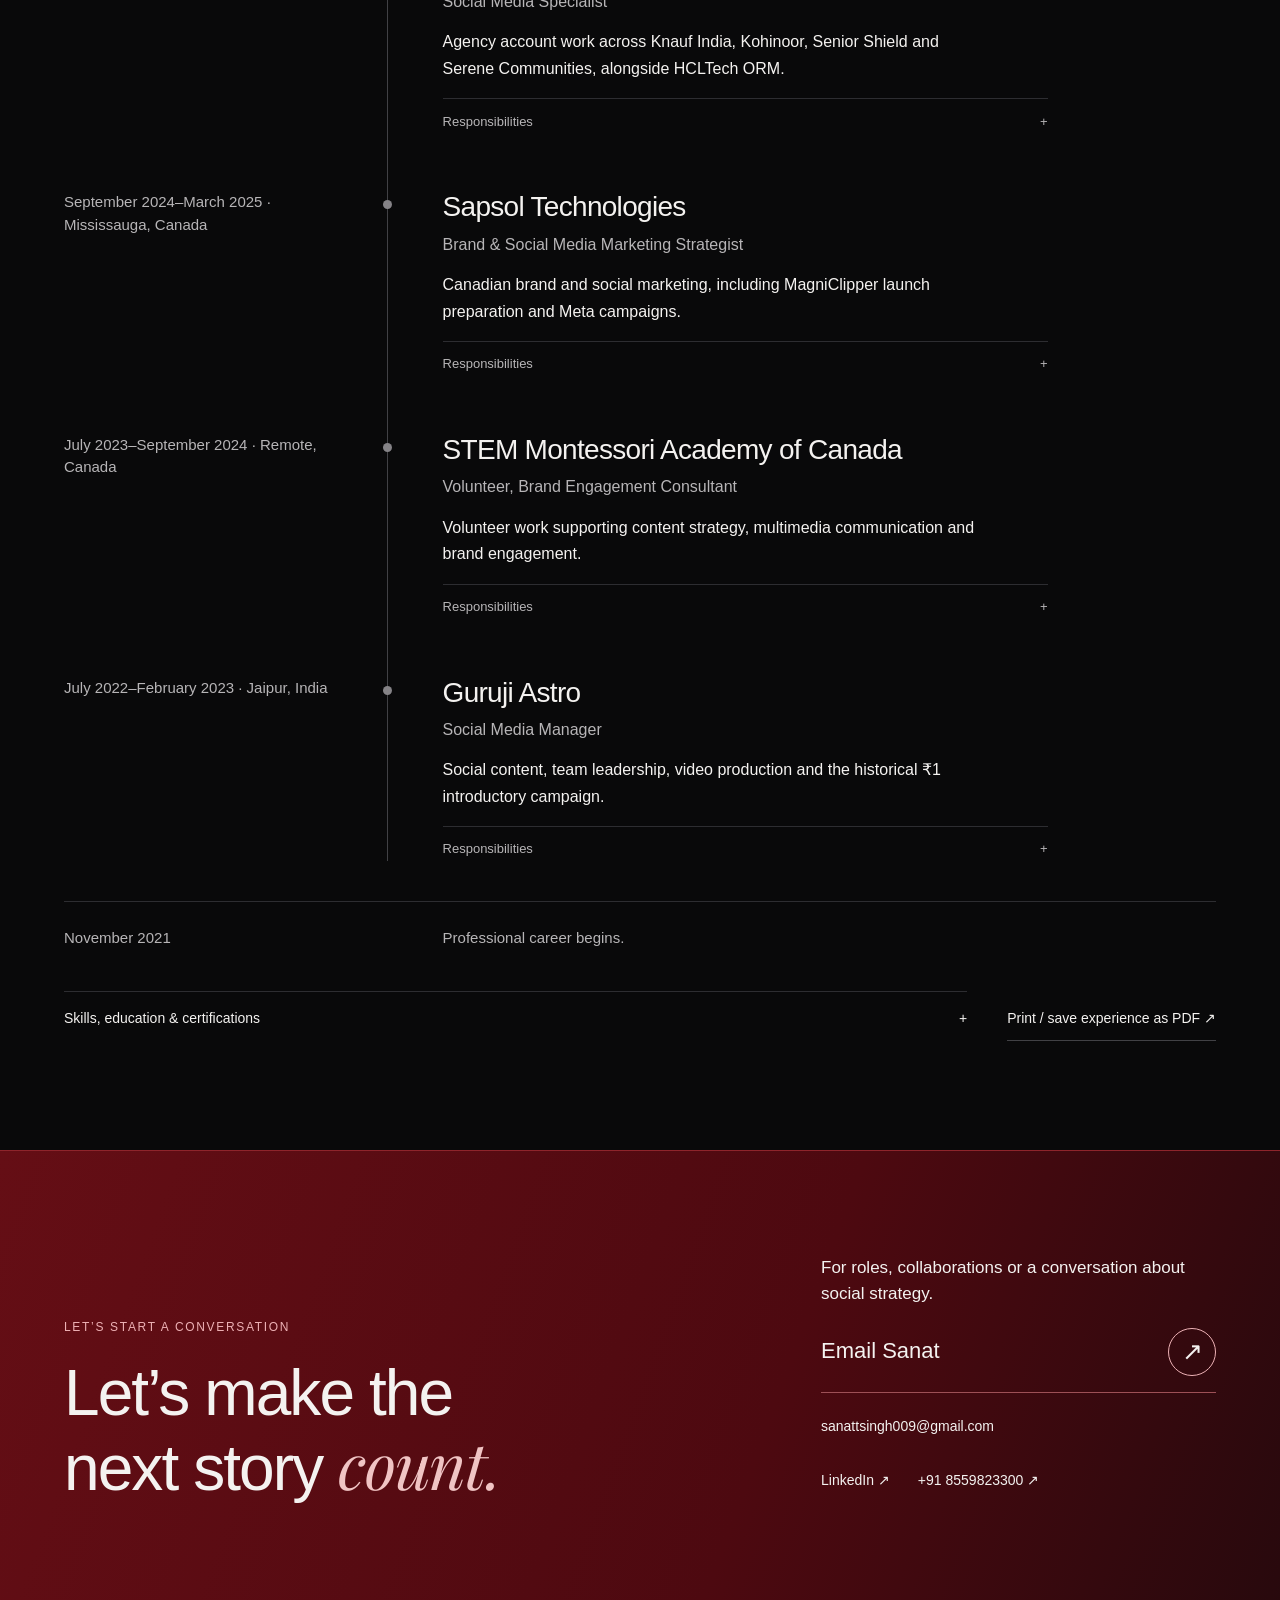
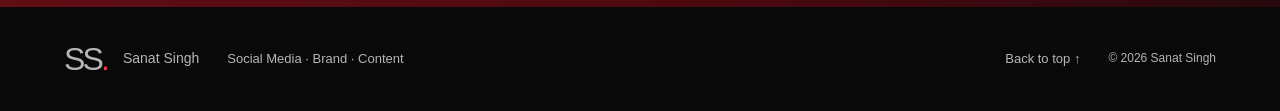
==== commit 9721140e: "Publish approved portfolio with refined motion, Ksolves layout and speaker redaction" ====
--- a/index.html
+++ b/index.html
@@ -1,231 +1,1167 @@
-<!doctype html>
-<html lang="en">
-<head>
-<meta charset="utf-8">
-<meta name="viewport" content="width=device-width,initial-scale=1">
-<meta name="theme-color" content="#080808">
-<meta name="description" content="The Pharmassist case study by Sanat Singh: brand building, content strategy, audience growth and lead generation for a pharmacist-led wellness brand.">
-<title>Sanat Singh | The Pharmassist Case Study</title>
-<style>
-:root{--bg:#080808;--panel:#151515;--panel2:#1c1c1c;--text:#f5f5f4;--muted:#aaa;--red:#e50914;--line:#303030;--width:1200px}
-*{box-sizing:border-box}html{scroll-behavior:smooth;scroll-padding-top:72px}
-body{margin:0;background:var(--bg);color:var(--text);font:15px/1.6 Arial,Helvetica,sans-serif}
-a{color:inherit;text-decoration:none}.wrap{width:min(var(--width),calc(100% - 48px));margin:auto}
-header{height:66px;position:sticky;top:0;z-index:10;background:#080808ed;border-bottom:1px solid #252525;display:flex;align-items:center;justify-content:space-between;padding:0 clamp(20px,2.5vw,42px)}
-.brand{display:flex;gap:10px;align-items:center;font-size:13px;font-weight:800;letter-spacing:.13em}
-.brand-mark{width:13px;height:22px;background:var(--red);clip-path:polygon(0 0,100% 0,100% 100%,50% 72%,0 100%)}
-nav{display:flex;align-items:center;gap:22px}nav a{font-size:11px;color:#ccc}nav a:hover{color:#fff}
-.menu{display:none;background:#111;border:1px solid #444;color:white;padding:7px 10px}
-.hero{min-height:570px;display:flex;align-items:center;position:relative;overflow:hidden;background:radial-gradient(ellipse at 76% 38%,#762128 0,#321316 27%,#101010 65%)}
-.hero:before{content:"";position:absolute;inset:0;background:linear-gradient(90deg,#080808 0%,#080808bb 40%,transparent 100%),linear-gradient(0deg,#080808,transparent 42%)}
-.poster{position:absolute;right:15%;top:14%;width:220px;height:340px;background:linear-gradient(150deg,#485444,#111713 60%,#8c2028);padding:20px;display:flex;flex-direction:column;justify-content:space-between;transform:rotate(3deg);box-shadow:0 20px 60px #0009}
-.poster small{font-size:8px;letter-spacing:.18em}.poster b{font-size:36px;line-height:.95;letter-spacing:-.06em}.poster em{font-style:normal;color:#ff626a}
-.hero-copy{position:relative;z-index:1;width:100%;max-width:none;margin:0;padding:56px clamp(20px,2.5vw,42px)}
-.eyebrow{margin:0 0 13px;color:#ff626a;font-size:9px;font-weight:bold;letter-spacing:.18em;text-transform:uppercase}
-h1{font-size:clamp(60px,10vw,118px);line-height:.82;letter-spacing:-.075em;margin:0 0 20px}
-.role{font-size:clamp(16px,2vw,22px);font-weight:bold;margin:0 0 10px}
-.hero p:not(.eyebrow):not(.role){max-width:560px;color:#ccc;font-size:13px}
-.actions{display:flex;gap:10px;flex-wrap:wrap;margin-top:22px}
-.button{display:inline-block;padding:11px 16px;border-radius:3px;background:#eee;color:#111;font-size:11px;font-weight:bold}
-.button.red{background:var(--red);color:white}
-.hero-meta{display:flex;gap:13px;color:#aaa;font-size:9px;letter-spacing:.1em;margin-top:22px}
-.stats{display:grid;grid-template-columns:repeat(5,minmax(0,1fr));background:#151515;border:1px solid #292929;margin-top:-1px}
-.stat{padding:18px 20px;border-right:1px solid #303030}.stat:last-of-type{border:0}
-.stat b{display:block;font-size:25px}.stat span{color:#aaa;font-size:9px}
-.period{grid-column:1/-1;text-align:right;padding:0 16px 10px;color:#888;font-size:8px}
-section{scroll-margin-top:78px}.section{padding:66px 0 12px}
-.section-head{display:flex;align-items:end;justify-content:space-between;gap:24px;margin-bottom:20px}
-.section-head h2,.case h2,.about h2{font-size:clamp(30px,4.5vw,48px);line-height:1;letter-spacing:-.05em;margin:0}
-.section-head h2 em,.about h2 em{font-style:normal;color:#aaa}
-.section-head>p{max-width:370px;color:#999;font-size:11px;margin:0}
-.rail{display:grid;grid-auto-flow:column;grid-auto-columns:minmax(245px,1fr);gap:13px;overflow-x:auto;padding:4px 2px 14px;scroll-snap-type:x mandatory}
-.tile{scroll-snap-align:start;transition:transform .2s}.tile:hover{transform:scale(1.025)}
-.cover{height:185px;position:relative;overflow:hidden;display:flex;align-items:end;padding:16px;background:radial-gradient(circle at 75% 18%,#477658,#173528 46%,#0d1711)}
-.cover>img{position:absolute;inset:0;width:100%;height:100%;object-fit:cover;opacity:.78}.cover.has-image:after{z-index:1}.cover.has-image .cover-copy{z-index:2}
-.cover:before{content:"";position:absolute;width:240px;height:240px;border:1px solid #ffffff3d;border-radius:50%;right:-80px;top:-135px;box-shadow:0 0 0 28px #ffffff0b,0 0 0 55px #ffffff07}
-.cover:after{content:"";position:absolute;inset:0;background:linear-gradient(0deg,#000b,transparent 75%)}
-.cover.ksolves>img{object-fit:contain;padding:24px;background:#fff;opacity:1;z-index:1}.cover.ksolves .cover-copy{z-index:2}.cover.knauf{background:radial-gradient(circle at 75% 18%,#baa6cf,#534161 46%,#211c27)}
-.cover.magni{background:radial-gradient(circle at 75% 18%,#e2a27b,#873c36 46%,#27191a)}
-.cover.guruji{background:radial-gradient(circle at 75% 18%,#c6a55a,#665027 46%,#211c12)}.cover.guruji.has-image{background:#faf8f2}.guruji-logo-crop{position:absolute;inset:0;overflow:hidden;background:#faf8f2;z-index:0}.guruji-logo-crop img{position:absolute;left:-58px;top:-82px;width:901px;height:341px;max-width:none;object-fit:initial;opacity:1}
-.cover-copy{position:relative;z-index:1}.cover small{font-size:8px;letter-spacing:.15em;color:#ddd}
-.cover b{display:block;font-size:31px;line-height:.98;letter-spacing:-.05em;margin-top:7px}.cover em{font-style:normal;color:#ff646a}
-.caption{display:flex;justify-content:space-between;gap:8px;padding:10px 2px 0;font-size:11px}
-.caption span{font-size:9px;color:#888}.tile p{font-size:10px;color:#aaa;margin:2px}
-.brands{border-block:1px solid #292929;margin-top:30px;padding:24px 0}
-.brand-list{display:flex;gap:10px;overflow:auto;white-space:nowrap;padding-top:8px}
-.brand-list span{background:#151515;border:1px solid #292929;padding:8px 12px;font-size:10px;color:#ccc}
-.case{padding:70px 0 14px;border-bottom:1px solid #292929}
-.case-top{display:grid;grid-template-columns:1.05fr .95fr;gap:30px;align-items:center}
-.case-art{min-height:280px;padding:22px;display:flex;align-items:end;background:radial-gradient(circle at 75% 18%,#477658,#173528 46%,#0d1711);position:relative;overflow:hidden}
-.case-art:after{content:"";position:absolute;inset:0;background:linear-gradient(0deg,#0009,transparent 70%)}
-.case-art.has-image{align-items:center;justify-content:center;padding:10px;background:#fff}.case-art.has-image:after{display:none}.case-art.has-image img{display:block;position:relative;width:100%;height:100%;max-height:320px;object-fit:contain}.case-art.guruji.has-image{background:#372777}.portrait{min-height:230px;overflow:hidden;background:#111}.portrait img{display:block;width:100%;height:100%;min-height:230px;object-fit:cover;object-position:center 26%}.project-gallery{display:grid;grid-template-columns:repeat(4,minmax(0,1fr));gap:12px;margin:20px 0 8px}.project-gallery figure{margin:0;min-width:0;background:#111;border:1px solid #303030;padding:7px}.project-gallery img{display:block;width:100%;height:190px;object-fit:contain;background:#fff}.project-gallery figcaption{padding:6px 2px 0;color:#aaa;font-size:9px}
-.case-art.ksolves-art{background:#fff!important}.case-art.ksolves-art img{object-fit:contain;max-height:210px}.case-art.knauf{background:radial-gradient(circle at 75% 18%,#baa6cf,#534161 46%,#211c27)}
-.case-art.magni{background:radial-gradient(circle at 75% 18%,#e2a27b,#873c36 46%,#27191a)}
-.case-art.guruji{background:radial-gradient(circle at 75% 18%,#c6a55a,#665027 46%,#211c12)}.case-art.knauf.has-image{background:#fff}case-art.knauf.has-image img{position:relative;z-index:1;max-width:82%;max-height:170px;object-fit:contain}.case-art.guruji.has-image img{max-width:90%;max-height:245px;object-fit:contain;background:#fff;border-radius:8px}
-.case-art strong{position:relative;z-index:1;font-size:clamp(38px,6vw,66px);line-height:.95;letter-spacing:-.06em}
-.case-art em{font-style:normal;color:#ff646a}
-.case-copy h2{margin-bottom:12px}.case-copy>p:not(.eyebrow){font-size:12px;color:#aaa}
-.meta{display:flex;gap:18px;flex-wrap:wrap;border-top:1px solid #333;padding-top:12px;margin-top:18px}
-.meta span{font-size:9px;color:#888}.meta b{display:block;color:#eee;font-size:10px}
-.company-marks{display:flex;align-items:center;gap:12px;margin:16px 0 2px}.company-marks a{display:grid;place-items:center;min-height:48px;padding:6px 12px;background:#fff;border:1px solid #ddd;border-radius:3px}.company-marks img{display:block;max-width:150px;max-height:38px;object-fit:contain}.company-marks a:first-child img{max-width:90px}.case-links{display:flex;gap:8px;flex-wrap:wrap;margin-top:16px}.case-links a{display:inline-block;border:1px solid #3a3a3a;background:#111;padding:7px 10px;color:#ddd;font-size:9px}.case-links a:hover{border-color:#ff626a;color:#fff}\n.case-body{display:grid;grid-template-columns:1fr 1fr;gap:30px;padding:24px 0 36px}
-.case-body h3{font-size:11px;letter-spacing:.12em;text-transform:uppercase;margin:0 0 7px}
-.case-body p,.case-body li{font-size:11px;color:#aaa}.case-body ul{padding-left:17px}
-.outcomes{display:flex;gap:20px;flex-wrap:wrap;margin:18px 0}
-.outcomes div{border-left:2px solid var(--red);padding-left:9px}
-.outcomes b{display:block;font-size:22px}.outcomes span{font-size:8px;color:#999}
-.note{font-size:9px!important;color:#777!important}
-.resume{margin-top:64px;padding:34px;background:#111;border:1px solid #292929}
-.resume-top{display:flex;justify-content:space-between;align-items:start;gap:20px;border-bottom:1px solid #333;padding-bottom:18px}
-.resume-top h2{margin:0;font-size:38px;line-height:1}.resume-top p{font-size:10px;color:#aaa}
-.resume-grid{display:grid;grid-template-columns:1.55fr .8fr;gap:28px;padding-top:22px}
-.resume h3{font-size:11px;text-transform:uppercase;letter-spacing:.13em;color:#ff626a}
-.job{border-top:1px solid #2e2e2e;padding:12px 0;break-inside:avoid}
-.job h4{font-size:13px;margin:0}.jobline{display:flex;justify-content:space-between;gap:8px;flex-wrap:wrap;font-size:9px;color:#aaa}
-.job ul{padding-left:16px;font-size:10px;color:#bbb;margin:6px 0}.job li{margin:4px 0}
-.side h4{font-size:10px;margin:16px 0 4px}.side p,.side li{font-size:9px;color:#aaa}
-.side ul{padding-left:16px}
-.about{display:grid;grid-template-columns:.7fr 1.3fr;gap:35px;align-items:center;padding:70px 0}
-.initials{min-height:230px;background:linear-gradient(145deg,#562027,#151515 75%);display:grid;place-items:center;font-size:70px;font-weight:bold}
-.about p{max-width:650px;color:#aaa;font-size:12px}
-.contact{background:#141414;border-top:1px solid #292929;padding:45px 0}
-.contact-inner{display:flex;justify-content:space-between;align-items:end;gap:20px}
-.contact h2{font-size:clamp(36px,6vw,62px);line-height:.95;margin:0}
-.contact p{font-size:11px;color:#aaa}.contact-links{display:flex;gap:9px;flex-wrap:wrap}
-footer{display:flex;justify-content:space-between;align-items:center;gap:15px;flex-wrap:wrap;padding:20px 0 28px;color:#777;font-size:9px}
-footer a{color:#aaa;margin-left:12px}
-@media(max-width:720px){
-.wrap{width:calc(100% - 32px)}header{padding:0 16px}.menu{display:block}
-nav{display:none;position:absolute;top:65px;left:0;right:0;padding:15px 18px;background:#111;flex-direction:column;align-items:stretch;border-bottom:1px solid #333}
-nav.open{display:flex}nav a{font-size:13px}
-.hero{min-height:530px}.hero:before{background:linear-gradient(90deg,#080808ee,#08080888),linear-gradient(0deg,#080808,transparent 70%)}
-.poster{right:6%;top:13%;width:145px;height:220px;opacity:.65}.poster b{font-size:25px}
-.hero-copy{padding:90px 16px 50px}.hero h1{font-size:clamp(57px,16vw,82px)}
-.stats{grid-template-columns:repeat(2,minmax(0,1fr))}.stat{padding:14px}.stat:nth-of-type(2){border-right:0}
-.section{padding-top:50px}.section-head{display:block}.section-head>p{margin-top:12px}
-.rail{grid-auto-columns:minmax(230px,78vw)}
-.case-top,.case-body,.resume-grid,.about{grid-template-columns:1fr}.project-gallery{grid-template-columns:repeat(2,minmax(0,1fr))}.project-gallery img{height:170px}
-.case{padding-top:52px}.case-art{min-height:220px}
-.resume{padding:20px 16px}.resume-top{display:block}
-.initials{min-height:170px}.contact-inner{display:block}.contact-links{margin-top:20px}
-}
-@media print{
-body{background:white!important;color:#111!important;font-size:10pt}
-body>*{display:none!important}main{display:block!important}
-main>*{display:none!important}#resume{display:block!important;margin:0!important;padding:0!important;border:0!important;background:white!important;color:#111!important;width:100%!important}
-#resume *{color:#111!important;background:transparent!important}
-#resume .resume-top{border-color:#aaa}#resume .resume-grid{grid-template-columns:1.5fr .8fr}
-#resume h3{color:#a00000!important}.job{border-color:#ccc}
-#resume button{display:none!important}
-}
-@media(prefers-reduced-motion:reduce){html{scroll-behavior:auto}.tile{transition:none}}
-
-/* The Pharmassist case study */
-.pharmassist-cover{background:#fff;align-items:center;justify-content:center}.cover.pharmassist-cover:after{background:none}.pharmassist-cover .cover-copy{z-index:2}.pharmassist-mark{position:absolute;inset:18px;display:flex;align-items:center;justify-content:center;gap:10px;padding:14px;background:#fff;color:#241b36;z-index:1}.pharmassist-mark>span{display:grid;place-items:center;width:32px;height:32px;border-radius:50%;background:#5c3c9a;color:white;font-size:28px;line-height:1;font-weight:700}.pharmassist-mark strong{font-size:clamp(21px,3vw,32px);line-height:.95;letter-spacing:-.06em}.pharmassist-mark-large{inset:20px;gap:16px}.pharmassist-mark-large>span{width:56px;height:56px;font-size:44px}.pharmassist-mark-large strong{font-size:clamp(36px,5vw,60px)}.pharmassist-art{background:radial-gradient(circle at 75% 18%,#a38ae0,#3c2b75 50%,#14101f)!important;height:100%;min-height:280px;align-items:center;justify-content:center}.pharmassist-art:after{display:none}.pharmassist-tags{display:flex;flex-wrap:wrap;gap:7px;margin:16px 0}.pharmassist-tags span{border:1px solid #51475e;color:#ddd;padding:6px 9px;font-size:9px;letter-spacing:.04em}.pharmassist-at-a-glance{padding:28px 0 12px;border-bottom:1px solid #292929}.pharmassist-stats{display:grid;grid-template-columns:repeat(5,minmax(0,1fr));gap:1px;background:#302a38;border:1px solid #302a38}.pharmassist-stat{min-width:0;padding:17px 14px;background:#111}.pharmassist-stat b{display:block;font-size:clamp(22px,3vw,34px);line-height:1.1;letter-spacing:-.04em}.pharmassist-stat span{display:block;color:#aaa;font-size:9px;line-height:1.45;margin-top:8px}.pharmassist-note{font-size:9px;color:#777;line-height:1.6;margin:12px 0}.pharmassist-section{padding:44px 0 8px}.pharmassist-section h3,.pharmassist-lede{font-size:13px;color:#bbb;max-width:900px}.pharmassist-framework{display:grid;grid-template-columns:repeat(3,minmax(0,1fr));gap:10px;margin-top:18px}.pharmassist-framework article{padding:15px;border:1px solid #303030;background:#111;min-height:95px}.pharmassist-framework b,.pharmassist-framework span{display:block}.pharmassist-framework b{font-size:11px;margin-bottom:7px}.pharmassist-framework span{font-size:10px;color:#999}.pharmassist-gallery{display:grid;grid-template-columns:repeat(3,minmax(0,1fr));gap:12px;margin:18px 0}.pharmassist-gallery figure{margin:0;background:#111;border:1px solid #303030;padding:7px;min-width:0}.pharmassist-gallery img{display:block;width:100%;height:200px;object-fit:contain;background:#fff}.pharmassist-gallery figcaption{padding:7px 2px 2px;color:#aaa;font-size:9px}.pharmassist-channel-grid{display:grid;grid-template-columns:repeat(3,minmax(0,1fr));gap:14px;margin-top:16px}.pharmassist-channel-link{min-height:170px}.pharmassist-channel-link{display:flex;flex-direction:column;justify-content:center;gap:12px;padding:24px;border:1px solid #383143;background:linear-gradient(145deg,#221a35,#111)}.pharmassist-channel-link b{font-size:20px;line-height:1.15}.pharmassist-channel-link>span:last-child{color:#999;font-size:10px}.pharmassist-impact{margin-top:12px;padding:30px 22px 12px;background:linear-gradient(120deg,#17131e,#111);border:1px solid #39313f}.pharmassist-proof{display:grid;grid-template-columns:repeat(5,minmax(0,1fr));gap:0;border-block:1px solid #38313e;margin-top:20px}.pharmassist-proof div{padding:14px 12px;border-right:1px solid #38313e}.pharmassist-proof div:last-child{border-right:0}.pharmassist-proof span,.pharmassist-proof b{display:block}.pharmassist-proof span{font-size:9px;color:#999}.pharmassist-proof b{font-size:11px;margin-top:8px}.pharmassist-close{padding:42px 0 18px}.pharmassist-close .button{margin-top:8px}
-@media(max-width:900px){.pharmassist-stats{grid-template-columns:repeat(3,minmax(0,1fr))}.pharmassist-gallery{grid-template-columns:repeat(2,minmax(0,1fr))}.pharmassist-proof{grid-template-columns:repeat(2,minmax(0,1fr))}.pharmassist-proof div:nth-child(2n){border-right:0}.pharmassist-channel-grid{grid-template-columns:1fr}.pharmassist-framework{grid-template-columns:repeat(2,minmax(0,1fr))}}
-@media(max-width:720px){.pharmassist-stats{grid-template-columns:repeat(2,minmax(0,1fr))}.pharmassist-framework{grid-template-columns:1fr}.pharmassist-gallery img{height:150px}.pharmassist-impact{padding:22px 14px}.pharmassist-proof{grid-template-columns:1fr}.pharmassist-proof div{border-right:0;border-bottom:1px solid #38313e}.pharmassist-proof div:last-child{border-bottom:0}.pharmassist-case .case-top{gap:18px}.pharmassist-art{min-height:220px}}
-
-/* Project covers: blurred image first, readable headline on top, full image on hover/focus */
-.cover.has-image{position:relative;isolation:isolate;overflow:hidden}
-.cover.has-image>img{position:absolute!important;inset:-6px!important;display:block!important;width:calc(100% + 12px)!important;height:calc(100% + 12px)!important;max-width:none!important;object-fit:cover!important;opacity:1!important;filter:blur(5px) brightness(.5)!important;transform:none!important;z-index:0!important;transition:filter .28s ease,transform .28s ease,opacity .28s ease!important}
-.cover.has-image:after{content:"";position:absolute;inset:0;display:block;background:linear-gradient(0deg,rgba(8,8,8,.82),rgba(8,8,8,.28) 72%,rgba(8,8,8,.12))!important;z-index:1!important;pointer-events:none}
-.cover.has-image .cover-copy{position:relative;z-index:2!important;color:#fff;text-shadow:0 2px 10px rgba(0,0,0,.75)}
-.cover.has-image .cover-copy small{color:#fff}
-.tile:hover .cover.has-image>img,.tile:focus-visible .cover.has-image>img,.tile:focus-within .cover.has-image>img{filter:blur(0) brightness(.9)!important;transform:scale(1.025)!important;opacity:1!important}
-.tile:hover .cover.has-image:after,.tile:focus-visible .cover.has-image:after,.tile:focus-within .cover.has-image:after{background:linear-gradient(0deg,rgba(8,8,8,.66),rgba(8,8,8,.16) 72%,rgba(8,8,8,.04))!important}
-.cover.pharmassist-cover{background:#fff!important;align-items:flex-end;justify-content:flex-start;padding:16px!important}
-.cover.pharmassist-cover>img.pharmassist-logo{inset:0!important;width:100%!important;height:100%!important;padding:10px!important;object-fit:contain!important;background:#fff!important;filter:blur(3px) brightness(.82)!important;transform:none!important;opacity:1!important;z-index:0!important}
-.cover.pharmassist-cover:after{background:rgba(255,255,255,.28)!important;z-index:1!important}
-.cover.pharmassist-cover .cover-copy{color:#19151f;text-shadow:none}
-.cover.pharmassist-cover .cover-copy small{color:#4b4552}
-.cover.pharmassist-cover .cover-copy em{color:#e8327c}
-.tile:hover .cover.pharmassist-cover>img.pharmassist-logo,.tile:focus-visible .cover.pharmassist-cover>img.pharmassist-logo,.tile:focus-within .cover.pharmassist-cover>img.pharmassist-logo{filter:blur(0) brightness(1)!important;transform:none!important}
-.tile:hover .cover.pharmassist-cover:after,.tile:focus-visible .cover.pharmassist-cover:after,.tile:focus-within .cover.pharmassist-cover:after{background:rgba(255,255,255,.12)!important}
-.cover.has-image .guruji-logo-crop{position:absolute;inset:0;z-index:0!important;overflow:hidden}
-.cover.has-image .guruji-logo-crop img{filter:blur(5px) brightness(.52)!important;transition:filter .28s ease,transform .28s ease!important}
-.tile:hover .cover.has-image .guruji-logo-crop img,.tile:focus-visible .cover.has-image .guruji-logo-crop img,.tile:focus-within .cover.has-image .guruji-logo-crop img{filter:blur(0) brightness(.9)!important;transform:scale(1.025)!important}
-@media(prefers-reduced-motion:reduce){.cover.has-image>img,.cover.has-image .guruji-logo-crop img{transition:none!important}}
-
-/* The Pharmassist uses the portfolio's charcoal, white, and red palette */
-.cover.pharmassist-cover{background:#101010 url("assets/the-pharmassist-hero.png") center/cover no-repeat!important;align-items:flex-end!important;justify-content:flex-start!important;padding:16px!important}
-.cover.pharmassist-cover>img.pharmassist-logo{position:absolute!important;inset:16px 16px auto!important;width:calc(100% - 32px)!important;height:66px!important;max-width:none!important;max-height:none!important;padding:9px!important;object-fit:contain!important;background:#fff!important;filter:blur(3px) brightness(.88)!important;opacity:1!important;z-index:0!important}
-.cover.pharmassist-cover:after{display:block!important;background:linear-gradient(0deg,rgba(8,8,8,.88),rgba(8,8,8,.24) 72%,rgba(8,8,8,.08))!important;z-index:1!important}
-.cover.pharmassist-cover .cover-copy{position:relative;z-index:2!important;color:#fff!important;text-shadow:0 2px 10px rgba(0,0,0,.75)!important}
-.cover.pharmassist-cover .cover-copy small{color:#fff!important}
-.cover.pharmassist-cover .cover-copy em{color:#e50914!important}
-.tile:hover .cover.pharmassist-cover>img.pharmassist-logo,.tile:focus-visible .cover.pharmassist-cover>img.pharmassist-logo,.tile:focus-within .cover.pharmassist-cover>img.pharmassist-logo{filter:blur(0) brightness(1)!important}
-.pharmassist-art{position:relative;isolation:isolate;background:#101010 url("assets/the-pharmassist-hero.png") center/cover no-repeat!important;align-items:center!important;justify-content:center!important;padding:22px!important;min-height:280px}
-.pharmassist-art:before{content:"";position:absolute;inset:0;background:linear-gradient(90deg,rgba(8,8,8,.42),rgba(8,8,8,.06) 72%);z-index:0}
-.pharmassist-art:after{display:block!important;background:linear-gradient(0deg,rgba(8,8,8,.32),transparent 72%)!important;z-index:1}
-.pharmassist-art>.pharmassist-logo{position:relative!important;inset:auto!important;z-index:2!important;display:block;width:min(82%,430px)!important;height:auto!important;max-width:none!important;max-height:190px!important;object-fit:contain!important;padding:18px 22px!important;background:#fff!important;border-radius:4px;opacity:1!important;filter:none!important;transform:none!important;box-shadow:0 18px 48px rgba(0,0,0,.35)}
-.pharmassist-tags span{border:1px solid rgba(229,9,20,.65)!important;color:#fff!important;background:rgba(229,9,20,.08)}
-.pharmassist-stats{background:#e50914!important;border-color:#e50914!important}
-.pharmassist-stat{background:#111!important}
-.pharmassist-stat b{color:#fff}
-.pharmassist-stat span{color:#d2d2d2!important}
-.pharmassist-note{color:#aaa!important}
-.pharmassist-section h3,.pharmassist-lede{color:#ddd!important}
-.pharmassist-framework article{border-color:#383838!important;background:#111!important}
-.pharmassist-framework b{color:#fff}
-.pharmassist-framework span{color:#b8b8b8!important}
-.pharmassist-gallery figure{border-color:#383838!important;background:#111!important}
-.pharmassist-channel-link{border-color:rgba(229,9,20,.5)!important;background:linear-gradient(145deg,#271314,#111)!important}
-.pharmassist-channel-link>span:last-child{color:#bbb!important}
-.pharmassist-impact{background:linear-gradient(120deg,#1b1011,#111)!important;border-color:rgba(229,9,20,.55)!important}
-.pharmassist-proof{border-color:#444!important}
-.pharmassist-proof div{border-color:#444!important}
-.pharmassist-proof span{color:#bbb!important}
-.pharmassist-proof b{color:#fff}
-@media(max-width:720px){.pharmassist-art{min-height:220px!important}}
-</style>
-</head>
-<body>
-<header><a class="brand" href="#home"><span class="brand-mark"></span>SANAT SINGH</a><button class="menu" id="menu" aria-expanded="false">Menu</button><nav id="nav"><a href="#home">Home</a><a href="#work">Selected Work</a><a href="#pharmassist">The Pharmassist</a><a href="#ksolves">Ksolves</a><a href="#about">About</a><a href="#resume">Résumé</a><a href="#contact">Contact</a></nav></header>
-<main id="home">
-<section class="hero"><div class="poster" aria-hidden="true"><small>BRAND · CONTENT · SOCIAL</small><b>MAKE<br>THE<br><em>MESSAGE</em><br>MATTER.</b><small>INSIGHT → IDEAS → IMPACT</small></div><div class="wrap hero-copy"><p class="eyebrow">NORTH AMERICAN MARKET · SOCIAL STRATEGY · EXPERIENCE ACROSS CANADA &amp; INDIA</p><h1>SANAT<br>SINGH</h1><p class="role">Brand, Content &amp; Social Media Strategist</p><p>With experience across Canada and India, I build audience-first social stories for Canadian and North American brands, from B2B technology and financial services to product launches and campaigns.</p><div class="actions"><a class="button red" href="#work">▶ &nbsp; Explore my work</a><a class="button" href="#resume">＋ &nbsp; View résumé</a></div><div class="hero-meta">EXPERIENCE ACROSS CANADA &amp; INDIA · NORTH AMERICAN MARKET</div></div></section>
-<section class="wrap stats pharmassist-hero-stats" aria-label="The Pharmassist audience figures"><div class="stat"><b>427K</b><span>Instagram followers · brand account</span></div><div class="stat"><b>398K</b><span>Instagram followers · founder account</span></div><div class="stat"><b>478K</b><span>YouTube subscribers</span></div><div class="stat"><b>14.69M</b><span>YouTube lifetime views</span></div><div class="stat"><b>224</b><span>YouTube videos</span></div></section>
-<section class="section wrap" id="work"><div class="section-head"><div><p class="eyebrow">SELECTED WORK / 01–05</p><h2>Featured projects.<br><em>Press play.</em></h2></div><p>Experience across Canada, North America and India. The Pharmassist leads as case study 01, followed by Ksolves and the rest of the portfolio.</p></div><div class="rail">
-<a class="tile" href="#pharmassist"><div class="cover pharmassist-cover has-image"><img class="pharmassist-logo" src="[data-uri]" alt="The Pharmassist logo"><div class="cover-copy"><small>01 · FLAGSHIP · WELLNESS</small><b>Building a<br><em>wellness brand.</em></b></div></div><div class="caption"><strong>The Pharmassist</strong><span>Brand · Content · Growth</span></div><p>Connecting pharmacist-led content, audience and acquisition.</p></a>
-<a class="tile" href="#ksolves"><div class="cover ksolves has-image"><img src="https://www.ksolves.com/wp-content/uploads/2026/03/kslogo-ai.webp" alt=""><div class="cover-copy"><small>02 · B2B · AI-FIRST</small><b>AI First.<br><em>Always.</em></b></div></div><div class="caption"><strong>Ksolves</strong><span>2025–26</span></div><p>Turning a new brand position into a consistent LinkedIn story.</p></a>
-
-<a class="tile" href="#magni"><div class="cover magni has-image"><img src="assets/magniclipper-product.png" alt=""><div class="cover-copy"><small>03 · CANADIAN PRODUCT · PRE-LAUNCH</small><b>Make the<br><em>first move.</em></b></div></div><div class="caption"><strong>MagniClipper</strong><span>Sapsol × CGX</span></div><p>Pre-launch marketing that generated 2,000+ sign-ups.</p></a>
-<a class="tile" href="#knauf"><div class="cover knauf"><div class="cover-copy"><small>04 · INDIA · AUDIENCE · STORY</small><b>Know who<br><em>you're for.</em></b></div></div><div class="caption"><strong>Knauf India</strong><span>Team project</span></div><p>Content strategy, Thundersteel storytelling, paid campaigns and day-to-day social.</p></a>
-<a class="tile" href="#guruji"><div class="cover guruji has-image"><div class="guruji-logo-crop"><img src="assets/guruji-instagram.png" alt="Guruji Astro logo from its Instagram profile"></div><div class="cover-copy"><small>05 · VIDEO · COMMUNITY</small><b>500 to<br><em>2,000.</em></b></div></div><div class="caption"><strong>Guruji Astro</strong><span>2022–23</span></div><p>YouTube growth through audience-focused content strategy.</p></a>
-</div><div class="brands"><p class="eyebrow">CANADIAN EXPERIENCE · MORE BRANDS, MORE CONTEXTS</p><div class="brand-list"><span>Sapsol Technologies · Canada</span><span>CGX Medical · Canada</span><span>MLC College · Canada</span><span>STEM Montessori Academy of Canada</span><span>HCLTech · ORM</span><span>Kohinoor Indian Rum</span><span>Senior Shield</span><span>Serene Communities</span></div></div></section>
-<section class="case wrap pharmassist-case" id="pharmassist">
-<div class="case-top"><div class="case-art pharmassist-art"><img class="pharmassist-logo" src="[data-uri]" alt="The Pharmassist logo"></div><div class="case-copy"><p class="eyebrow">CASE 01 · FLAGSHIP CASE STUDY · BRAND BUILDING</p><h2>The Pharmassist:<br>Building a wellness brand through content, audience and acquisition.</h2><p>A pharmacist-led brand combining educational content, founder-led communication and digital marketing to connect audiences with health and wellness products.</p><div class="pharmassist-tags"><span>Brand Strategy</span><span>Content</span><span>Social Media</span><span>Audience Growth</span><span>Lead Generation</span></div><div class="meta"><span><b>BRAND</b>The Pharmassist</span><span><b>CATEGORY</b>Health &amp; wellness</span><span><b>WEBSITE</b><a href="https://www.thepharmassist.in/" target="_blank" rel="noreferrer">thepharmassist.in ↗</a></span></div><div class="case-links"><a href="https://www.thepharmassist.in/" target="_blank" rel="noreferrer">Website ↗</a><a href="https://www.instagram.com/thepharmassistindia/" target="_blank" rel="noreferrer">Brand Instagram ↗</a><a href="https://www.instagram.com/manisharora_health/" target="_blank" rel="noreferrer">Founder Instagram ↗</a><a href="https://www.youtube.com/@thepharmassist4367" target="_blank" rel="noreferrer">YouTube channel ↗</a></div></div></div>
-<div class="pharmassist-at-a-glance"><p class="eyebrow">AT A GLANCE · AUDIENCE</p><div class="pharmassist-stats" aria-label="The Pharmassist audience figures"><div class="pharmassist-stat"><b>427K</b><span>Instagram followers<br>Brand account</span></div><div class="pharmassist-stat"><b>398K</b><span>Instagram followers<br>Founder account</span></div><div class="pharmassist-stat"><b>478K</b><span>YouTube subscribers</span></div><div class="pharmassist-stat"><b>14.69M</b><span>YouTube lifetime views</span></div><div class="pharmassist-stat"><b>224</b><span>YouTube videos</span></div></div></div>
-<div class="pharmassist-section"><p class="eyebrow">THE BRAND</p><h3>Pharmacist-led communication, a founder people recognize, and a direct-to-consumer product range.</h3><p class="pharmassist-lede">The Pharmassist presents itself as a pharmacist-led wellness brand. Its website pairs founder-led communication with educational content and a direct-to-consumer store spanning hair, weight management, wellness, energy and vitality products. That gives the brand a natural bridge from learning and trust to product discovery and purchase.</p><p class="pharmassist-note">Product categories and founder details are drawn from the brand website. Brand statements about product benefits remain brand claims; this case study does not add medical efficacy or regulatory claims.</p></div>
-<div class="pharmassist-section"><p class="eyebrow">THE STRATEGY</p><h3>Build one connected brand, from pharmacist-led education to product discovery.</h3><p class="pharmassist-lede">The brand brings pharmacist expertise, founder-led communication and a consumer wellness portfolio together under a recognizable identity. The work connects what the brand says, how it looks, what it offers and how people discover it online.</p><div class="pharmassist-framework"><article><b>Brand platform</b><span>Built the pharmacist-led positioning and approachable wellness voice that anchor the brand.</span></article><article><b>Visual identity</b><span>Defined the color direction and visual language, then carried that identity across brand touchpoints.</span></article><article><b>Product direction</b><span>Shaped the product portfolio and how the offers fit within the wider wellness brand.</span></article><article><b>Content strategy</b><span>Connected useful education, founder communication and product storytelling in a coherent content system.</span></article><article><b>Channel strategy</b><span>Built the brand presence across Instagram, YouTube and the direct-to-consumer website.</span></article><article><b>Audience to acquisition</b><span>Designed the brand experience to move from discovery and interest toward product exploration and lead generation.</span></article></div></div>
-<div class="pharmassist-section"><p class="eyebrow">CONTENT &amp; EXECUTION</p><h3>Real brand and product visuals, with channel examples linked to their source.</h3><div class="pharmassist-gallery"><figure><img src="https://www.thepharmassist.in/cdn/shop/files/Multi.png?v=1783191358&amp;width=1200" alt="The Pharmassist product range visual"><figcaption>Product portfolio visual · Official website</figcaption></figure><figure><img src="https://www.thepharmassist.in/cdn/shop/files/Burn_cb009919-443b-420c-bc0c-c7356047fe81.png?v=1783191476&amp;width=1200" alt="The Pharmassist Burn product visual"><figcaption>Product storytelling · Burn range</figcaption></figure><figure><img src="https://www.thepharmassist.in/cdn/shop/files/Shilajit_5543bb3d-fb90-4a20-b048-302f5e820540.png?v=1783191600&amp;width=1200" alt="The Pharmassist Shilajit product visual"><figcaption>Product storytelling · Shilajit range</figcaption></figure></div><div class="pharmassist-channel-grid">
-<a class="pharmassist-channel-link" href="https://www.instagram.com/thepharmassistindia/" target="_blank" rel="noreferrer"><span class="eyebrow">INSTAGRAM · BRAND ACCOUNT</span><b>Open The Pharmassist ↗</b><span>Official brand profile and content source.</span></a>
-<a class="pharmassist-channel-link" href="https://www.instagram.com/manisharora_health/" target="_blank" rel="noreferrer"><span class="eyebrow">INSTAGRAM · FOUNDER ACCOUNT</span><b>Open Manish Arora ↗</b><span>Founder-led content and communication.</span></a>
-<a class="pharmassist-channel-link" href="https://www.youtube.com/@thepharmassist4367" target="_blank" rel="noreferrer"><span class="eyebrow">YOUTUBE · OFFICIAL CHANNEL</span><b>Visit The Pharmassist on YouTube ↗</b><span>Channel link only; no video is embedded on this page.</span></a>
-</div><p class="pharmassist-note">The imagery shown here is official brand and product photography. The linked profiles take visitors directly to the live brand channels.</p></div>
-<div class="pharmassist-section"><p class="eyebrow">MY CONTRIBUTION</p><h3>I built The Pharmassist brand end to end.</h3><p class="pharmassist-lede">My scope covered the full brand build, from content strategy and visual identity to product direction and the digital experience.</p><div class="pharmassist-framework pharmassist-contribution"><article><b>Brand strategy</b><span>Built the brand position, voice and content strategy around pharmacist-led wellness and founder communication.</span></article><article><b>Visual identity</b><span>Set the brand colors and visual direction, carrying a consistent identity across content and digital touchpoints.</span></article><article><b>Products</b><span>Led product direction and how the wellness portfolio was presented as part of the brand.</span></article><article><b>Content and channels</b><span>Built the content system and social presence to connect education, founder-led storytelling and product discovery.</span></article><article><b>Digital brand experience</b><span>Connected brand communication and product presentation to the direct-to-consumer website.</span></article><article><b>Growth and acquisition</b><span>Built the brand with audience growth and lead generation as part of the business objective.</span></article></div></div>
-<div class="pharmassist-close"><p class="eyebrow">THE TAKEAWAY</p><h3>Content earns attention. Audience growth gives it scale. Lead generation shows how that attention can move toward business impact.</h3><a class="button red" href="https://www.thepharmassist.in/" target="_blank" rel="noreferrer">Visit The Pharmassist ↗</a></div>
-</section>
-<section class="case wrap" id="ksolves"><div class="case-top"><div class="case-art has-image ksolves-art"><img src="https://www.ksolves.com/wp-content/uploads/2026/03/kslogo-ai.webp" alt="Ksolves logo"></div><div class="case-copy"><p class="eyebrow">CASE 02 · B2B LINKEDIN · BRAND REPOSITIONING</p><h2>Ksolves:<br>a content engine<br>for a new era.</h2><p>Helped translate Ksolves’ shift from “Emerging Ahead Always” to “AI First. Always.” into a consistent LinkedIn-first story connecting technology expertise with the people and leadership behind it.</p><div class="meta"><span><b>MY ROLE</b>Strategy, planning, content, publishing</span><span><b>COMPANY</b>Ksolves India Limited</span><span><b>PERIOD</b>Oct 2025–present</span></div><div class="case-links"><a href="https://www.ksolves.com/" target="_blank" rel="noreferrer">Ksolves website ↗</a><a href="https://www.linkedin.com/company/ksolves/posts/?viewAsMember=true" target="_blank" rel="noreferrer">Ksolves LinkedIn posts ↗</a></div></div></div><div class="case-body"><div><h3>The challenge · The work</h3><p>Make the AI-first positioning part of everyday communication, not only a corporate headline. Planned content across technology, case studies, PDF posts, carousels, video, webinars, events and people-led stories.</p><ul><li>Contributed to rebrand discussions, social activation, content direction and visual-direction decisions.</li><li>The design team created the final visual identity system; the broader repositioning was cross-functional.</li><li>Named the Enabling Series, a senior-leadership video property within the broader Enabling communication.</li><li>Developed executive and BFSI thought leadership with four senior leaders.</li></ul></div><div><h3>The impact</h3><p>Page analytics reflect a sustained content and distribution system, not a single viral campaign.</p><div class="outcomes"><div><b>1,505,124</b><span>TOTAL IMPRESSIONS</span></div><div><b>1,121,252</b><span>ORGANIC · 74.5%</span></div><div><b>7,277</b><span>NEW FOLLOWERS</span></div><div><b>17.1%</b><span>ENGAGEMENT RATE</span></div></div><p class="note">Also: 383,872 sponsored impressions · 146,685 page views · 54,176 unique visitors · 13,024 reactions · 319 posts · +87.9% engagement vs competitors. Period: 27 Sep 2025–26 Sep 2026.</p></div></div></section>
-
-<section class="case wrap" id="magni"><div class="case-top"><div class="case-art magni has-image"><img src="assets/magniclipper-product.png" alt="MagniClipper nail clipper showing its magnifying lens and swivel head"></div><div class="case-copy"><p class="eyebrow">CASE 03 · CANADIAN PRODUCT LAUNCH · SAPSOL × CGX MEDICAL</p><h2>Build interest<br>before launch day.</h2><p>Supported pre-launch positioning and crowdfunding preparation for a consumer product with a swivel head, magnifying lens, wide grip and titanium body.</p><div class="meta"><span><b>MY ROLE</b>Website, campaign pages, Meta campaigns</span><span><b>COMPANY</b>Sapsol Technologies</span><span><b>PERIOD</b>Sep 2024–Mar 2025</span></div><div class="company-marks" aria-label="Sapsol Technologies and CGX Medical logos"><a href="https://www.sapsol.com/" target="_blank" rel="noreferrer"><img src="https://sapsol.com/wp-content/uploads/2021/11/Sapsol-Logo-Icon.png" alt="Sapsol Technologies logo"></a><a href="https://www.cgxmedical.com/" target="_blank" rel="noreferrer"><img src="https://www.cgxmedical.com/wp-content/uploads/2021/10/CGX-Website-Logo-V1.0_1_360x1.png" alt="CGX Medical logo"></a></div><div class="case-links"><a href="https://www.sapsol.com/" target="_blank" rel="noreferrer">Sapsol website ↗</a><a href="https://www.linkedin.com/company/sapsol-technologies-inc-/home/" target="_blank" rel="noreferrer">Sapsol on LinkedIn ↗</a><a href="https://www.cgxmedical.com/" target="_blank" rel="noreferrer">CGX Medical ↗</a><a href="https://www.backerkit.com/projects/introducing-magniclipper-precision-redefined" target="_blank" rel="noreferrer">MagniClipper campaign record ↗</a></div></div></div><div class="case-body"><div><h3>The work</h3><ul><li>Helped redesign the product website and developed the Indiegogo campaign page.</li><li>Developed a Kickstarter page; that campaign did not go live.</li><li>Supported product positioning and pre-launch digital strategy.</li><li>Ran Meta campaigns to the website sign-up funnel.</li></ul></div><div><h3>The impact</h3><div class="outcomes"><div><b>2,000+</b><span>PRE-LAUNCH WEBSITE SIGN-UPS</span></div></div><p>People expressing purchase interest before the crowdfunding launch.</p><p class="note">This figure is pre-launch website leads/sign-ups, not crowdfunding backers.</p></div></div></section>
-<section class="case wrap" id="knauf"><div class="case-top"><div class="case-art knauf has-image"><img src="https://upload.wikimedia.org/wikipedia/commons/2/2c/KNAUF_Logo_2024.svg" alt="Knauf logo"></div><div class="case-copy"><p class="eyebrow">CASE 04 · INDIA · AUDIENCE-LED CONTENT · BUFFALO SOLDIERS</p><h2>Knauf India:<br>content strategy,<br>campaigns and social.</h2><p>As part of Buffalo Soldiers Digital’s account team, I contributed to Knauf India’s content strategy and social media execution, including paid campaign support and product storytelling for Thundersteel.</p><div class="meta"><span><b>MY ROLE</b>Content strategy, paid campaigns, Thundersteel, social media</span><span><b>COMPANY</b>Buffalo Soldiers Digital</span><span><b>PERIOD</b>Jul–Oct 2025</span></div><div class="case-links"><a href="https://knauf.com/en-IN" target="_blank" rel="noreferrer">Knauf India website ↗</a><a href="https://www.linkedin.com/company/knauf-india/home/" target="_blank" rel="noreferrer">Knauf India on LinkedIn ↗</a><a href="https://www.instagram.com/knauf_india/" target="_blank" rel="noreferrer">Knauf India on Instagram ↗</a></div></div></div><div class="case-body"><div><h3>Content strategy & execution</h3><p>Working with the wider account team, I helped shape audience-led product communication and supported the everyday work needed to publish it consistently.</p><ul><li>Contributed to content strategy, audience planning and bilingual Hindi and English story concepts.</li><li>Worked on Thundersteel product storytelling and related social content.</li><li>Supported paid social campaigns in coordination with the wider account team.</li><li>Handled day-to-day social media tasks, including content calendars, creative coordination, publishing and performance reporting.</li></ul></div><div><p class="note">Collaborative account work: my contributions sat within Buffalo Soldiers Digital’s wider strategy, creative and campaign team.</p></div></div></section>
-<section class="case wrap" id="guruji"><div class="case-top"><div class="case-art guruji has-image"><img src="assets/guruji-instagram.png" alt="Guruji Astro profile with its brand logo"></div><div class="case-copy"><p class="eyebrow">CASE 05 · VIDEO · YOUTUBE · TEAM LEADERSHIP</p><h2>Guruji Astro:<br>growing a channel<br>with purpose.</h2><p>Led a five-person team and combined steady video production with audience-focused social content strategy.</p><div class="meta"><span><b>MY ROLE</b>Social Media Manager</span><span><b>COMPANY</b>Guruji Astro</span><span><b>PERIOD</b>Jul 2022–Feb 2023</span></div><div class="case-links"><a href="https://www.linkedin.com/company/guruji-astro/home/" target="_blank" rel="noreferrer">Guruji Astro on LinkedIn ↗</a><a href="https://www.youtube.com/@GurujiAstro" target="_blank" rel="noreferrer">Guruji Astro on YouTube ↗</a><a href="https://www.instagram.com/gurujiastroapp/" target="_blank" rel="noreferrer">Guruji Astro on Instagram ↗</a><a href="https://guruji.app.link/6ApX4JRzhtb" target="_blank" rel="noreferrer">Guruji app ↗</a></div></div></div><div class="project-gallery guruji-gallery" aria-label="Guruji Astro social profiles and video examples"><figure><img src="assets/guruji-instagram.png" alt="Guruji Astro Instagram profile"><figcaption>Instagram profile</figcaption></figure><figure><img src="assets/guruji-linkedin.png" alt="Guruji Astro LinkedIn page"><figcaption>LinkedIn page</figcaption></figure><figure><img src="assets/guruji-youtube-banner.png" alt="Guruji Astro YouTube channel banner"><figcaption>YouTube channel</figcaption></figure><figure><img src="assets/guruji-video-thumbnail.png" alt="Guruji Astro video thumbnail"><figcaption>Audience-led video</figcaption></figure></div><div class="case-body"><div><h3>The work</h3><ul><li>Led five executives across content planning, social execution and quality control.</li><li>Managed strategy and audience-aligned content calendars.</li><li>Produced and edited 20+ video assets per month.</li><li>Executed email marketing and monitored performance.</li></ul></div><div><h3>The impact</h3><div class="outcomes"><div><b>500 → 2,000</b><span>YOUTUBE SUBSCRIBERS · 300% GROWTH</span></div><div><b>20+</b><span>VIDEO ASSETS PER MONTH</span></div></div></div></div></section>
-<section class="wrap resume" id="resume"><div class="resume-top"><div><p class="eyebrow">RÉSUMÉ · STRATEGY · CAMPAIGNS · CONTENT</p><h2>Sanat Singh</h2><p><b>SOCIAL MEDIA SPECIALIST | STRATEGY, CAMPAIGNS &amp; CONTENT</b><br><a href="tel:+918559823300">+91 8559823300</a> · <a href="mailto:sanattsingh009@gmail.com">sanattsingh009@gmail.com</a> · <a href="https://www.linkedin.com/in/sanatsingh1/" target="_blank" rel="noreferrer">LinkedIn ↗</a></p></div><button class="button red" onclick="window.print()">Print / Save résumé as PDF</button></div>
-<p style="font-size:11px;color:#bbb">Social Media Specialist with <b>5+ years of experience across Canada and India</b>, including Canadian campaign and content work for Sapsol Technologies, CGX Medical, MLC College and STEM Montessori Academy of Canada. Specializes in social strategy, integrated campaigns and performance reporting for Canadian, North American and global audiences.</p>
-<div class="resume-grid"><div><h3>Professional experience</h3>
-<article class="job"><h4>Ksolves India Limited</h4><div class="jobline"><b>Senior Social Media Specialist</b><span>October 2025–Present</span></div><ul><li>Manage 9+ LinkedIn pages alongside Meta, X and online forums.</li><li>Lead social strategy, content planning, calendars, campaign ideation, research and platform-specific content.</li><li>Execute 2 end-to-end LinkedIn webinars per week, from planning and promotion to delivery and follow-up content.</li><li>Support banking and fintech client onboarding and brand/digital communication.</li><li>Execute Meta and LinkedIn campaigns for awareness, audience growth and B2B lead generation.</li><li>Use research, social listening and performance insights to guide content.</li></ul></article>
-<article class="job"><h4>Buffalo Soldiers Digital</h4><div class="jobline"><b>Social Media Specialist</b><span>July–October 2025</span></div><ul><li>Managed accounts for Kohinoor Indian Rum, Senior Shield, Serene Communities and Knauf India.</li><li>Developed calendars, campaign plans and platform-specific content with copy and creative teams.</li><li>Coordinated publishing, scheduling and reporting across accounts.</li><li>Led HCLTech ORM, monitoring conversations and sentiment and supporting timely responses.</li></ul></article>
-<article class="job"><h4>Sapsol Technologies</h4><div class="jobline"><b>Brand &amp; Social Media Marketing Strategist</b><span>September 2024–March 2025 · Mississauga, Canada</span></div><ul><li>Increased engagement by 35% across Sapsol Technologies, MLC College and CGX Medical.</li><li>Supported MagniClipper crowdfunding preparation, generating 2,000+ pre-launch website sign-ups through Meta campaigns.</li><li>Résumé-reported: 40% increase in brand awareness through Meta advertising and email marketing.</li><li>Redesigned the Sapsol website, contributing to a résumé-reported 50% increase in website traffic.</li></ul></article>
-<article class="job"><h4>STEM Montessori Academy of Canada</h4><div class="jobline"><b>Volunteer, Brand Engagement Consultant</b><span>July 2023–September 2024 · Remote, Canada</span></div><ul><li>Supported brand and content strategy, multimedia content, email marketing and competitor research.</li><li>Collaborated with internal teams and interns to maintain content quality and timely delivery.</li></ul></article>
-<article class="job"><h4>Guruji Astro</h4><div class="jobline"><b>Social Media Manager</b><span>July 2022–February 2023 · Jaipur, India</span></div><ul><li>Led five executives across content planning, social execution, brand communication and quality control.</li><li>Grew YouTube from 500 to 2,000 subscribers and produced 20+ video assets monthly.</li><li>Executed email marketing and monitored content performance.</li></ul></article>
-</div><aside class="side"><h3>Skills &amp; details</h3><h4>Social media &amp; content</h4><p>Strategy · Organic and paid social · Content development · Editorial calendars · Copywriting · Community management · Social listening</p><h4>Campaigns &amp; stakeholders</h4><p>Integrated campaigns · Campaign planning · Brand consistency · Creative briefing · Stakeholder coordination · Project management</p><h4>Analytics &amp; optimization</h4><p>Social analytics · KPI reporting · Performance analysis · Audience insights · Competitive benchmarking · Trend analysis</p><h4>Platforms &amp; tools</h4><p>LinkedIn · Meta · YouTube · X · Sprinklr · Meltwater · Canva · Figma · Premiere Pro · Photoshop · After Effects</p><h4>Award</h4><p><b>Rising Star Award</b><br>Q1 2026–27 · Ksolves India Limited</p><h4>Certifications</h4><ul><li>HubSpot: Content Marketing; Social Media Marketing I &amp; II</li><li>LinkedIn: Social Media Marketing Strategy; Digital Marketing Foundations</li><li>Anthropic: AI Fluency; Claude 101</li><li>LinkedIn &amp; PMI: Generative AI for Digital Marketers</li></ul><h4>Education</h4><ul><li>PG Certificate, Project Management · Georgian College · Aug 2024</li><li>PG Certificate, Marketing Management · Georgian College · Dec 2023</li><li>Advanced Certification, Audio &amp; Video Editing · TGC Animation · Jun 2021</li><li>BA, Journalism &amp; Mass Communication · Manipal University · Aug 2020</li></ul></aside></div></section>
-<section class="wrap about" id="about"><div class="portrait"><img src="assets/sanat-headshot.png" alt="Sanat Singh, social media specialist"></div><div><p class="eyebrow">ABOUT SANAT</p><h2>Clear thinking.<br><em>Human stories.</em></h2><p>Hi, I’m Sanat Singh, a social media specialist with 5+ years of experience across Canada and India. I bring a North American market perspective to brand strategy, content and campaigns, helping teams connect business goals with the audiences they serve across North America.</p><p>My experience spans B2B technology, banking and fintech initiatives, consumer health, education, lifestyle and reputation management. I enjoy making complex topics more approachable, building a dependable publishing rhythm and learning from audience response.</p><p><a class="button" href="#resume">Read résumé ↓</a> &nbsp; <a class="button" href="#work">Explore work ↑</a></p></div></section>
-<section class="contact" id="contact"><div class="wrap contact-inner"><div><p class="eyebrow">CONTACT</p><h2>Let’s make the<br>next story count.</h2><p>For roles, collaborations or a conversation about social strategy.</p></div><div class="contact-links"><a class="button red" href="mailto:sanattsingh009@gmail.com">Email Sanat ↗</a><a class="button" href="https://www.linkedin.com/in/sanatsingh1/" target="_blank" rel="noreferrer">LinkedIn ↗</a><a class="button" href="tel:+918559823300">Call ↗</a></div></div></section>
-</main>
-<footer class="wrap"><a class="brand" href="#home"><span class="brand-mark"></span>SANAT SINGH</a><span>Brand · Content · Social</span><span><a href="mailto:sanattsingh009@gmail.com">Email</a> <a href="https://www.linkedin.com/in/sanatsingh1/" target="_blank" rel="noreferrer">LinkedIn</a></span><small>© 2026 Sanat Singh</small></footer>
-<script>
-const menu=document.querySelector("#menu"),nav=document.querySelector("#nav");
-menu.addEventListener("click",()=>{let open=nav.classList.toggle("open");menu.setAttribute("aria-expanded",open)});
-nav.addEventListener("click",e=>{if(e.target.closest("a")){nav.classList.remove("open");menu.setAttribute("aria-expanded","false")}});
-</script>
-</body>
-</html>+<!doctype html>
+<html lang="en">
+  <head>
+    <meta charset="utf-8">
+    <meta name="viewport" content="width=device-width,initial-scale=1">
+    <meta name="theme-color" content="#09090A">
+    <title>Sanat Singh — Social Media, Brand &amp; Content Strategist</title>
+    <meta name="description" content="Social media, brand and content strategy by Sanat Singh. Explore real campaigns, creative work and performance evidence across India, Canada and North American markets.">
+    <meta property="og:title" content="Sanat Singh — Social Media, Brand &amp; Content Strategist">
+    <meta property="og:description" content="Beyond the scroll. Into the story. Selected brand stories, campaigns and social media work across India and Canada.">
+    <meta property="og:type" content="website">
+    <meta property="og:url" content="https://sanattsingh.github.io/sanat.singh/">
+    <meta property="og:image" content="https://sanattsingh.github.io/sanat.singh/assets/sanat-headshot.png">
+    <link rel="canonical" href="https://sanattsingh.github.io/sanat.singh/">
+    <link rel="preload" href="assets/fonts/playfair-display-italic-latin.woff2" as="font" type="font/woff2" crossorigin>
+    <link rel="stylesheet" href="styles.css">
+    <script src="script.js" defer></script>
+  </head>
+  <body>
+    <a class="skip-link" href="#main-content">Skip to content</a>
+    <header class="site-header">
+      <div class="wrap header-inner">
+        <a class="brand" href="#home" aria-label="Sanat Singh, home">
+          <span class="brand-initials">SS<span>.</span>
+          </span>
+          <span class="brand-name">Sanat Singh</span>
+        </a>
+        <button class="menu-toggle" id="menu" type="button" aria-expanded="false" aria-controls="nav">
+          <span class="menu-label">Menu</span>
+          <span class="menu-lines" aria-hidden="true"></span>
+        </button>
+        <nav id="nav" aria-label="Main navigation">
+          <a href="#work">Work</a>
+          <a href="#about">About</a>
+          <a href="#resume">Experience</a>
+          <a href="#contact">Contact</a>
+          <a class="nav-cta" href="mailto:sanattsingh009@gmail.com">Let’s talk <span aria-hidden="true">↗</span>
+          </a>
+        </nav>
+      </div>
+    </header>
+    <main id="main-content">
+      <section class="hero wrap" id="home" aria-labelledby="hero-title">
+        <div class="hero-grid">
+          <div class="hero-main">
+            <p class="eyebrow">SANAT SINGH / SELECTED PORTFOLIO</p>
+            <h1 id="hero-title">
+              <span>Beyond the</span>
+              <span>scroll.</span>
+              <em>Into the<br> story.</em>
+            </h1>
+            <p class="hero-role">Social Media, Brand &amp; Content Strategist</p>
+          </div>
+          <!-- Decorative platform marks: a social composition, not outbound links. -->
+          <div class="hero-social" aria-hidden="true">
+            <div class="social-orbit"></div>
+            <div class="social-mark mark-linkedin"><div class="mark-face"><svg viewBox="0 0 48 48" fill="currentColor"><circle cx="11" cy="11" r="4"/><path d="M7 19h8v23H7zM21 19h8v3c2-3 5-4 8-4 7 0 8 5 8 11v13h-8V30c0-4-1-6-4-6s-4 2-4 6v12h-8z"/></svg></div></div>
+            <div class="social-mark mark-x"><div class="mark-face"><svg viewBox="0 0 24 24" fill="currentColor"><path d="M18.9 2H22l-6.8 7.8L23.2 22H17l-4.9-7.4L5.6 22H2.5l8.2-9.4L.8 2h6.4l4.4 6.8L18.9 2ZM17.8 20h1.7L6.2 3.9H4.4L17.8 20Z"/></svg></div></div>
+            <div class="social-mark mark-instagram"><div class="mark-face"><svg viewBox="0 0 48 48" fill="none" stroke="currentColor" stroke-width="3"><rect x="6" y="6" width="36" height="36" rx="11"/><circle cx="24" cy="24" r="9"/><circle cx="35" cy="13" r="2" fill="currentColor" stroke="none"/></svg></div></div>
+            <div class="social-mark mark-youtube"><div class="mark-face"><svg viewBox="0 0 48 48"><path fill="currentColor" d="M44 15c-.5-3-2-5-5-5-10-1-20-1-30 0-3 0-4.5 2-5 5-1 6-1 12 0 18 .5 3 2 5 5 5 10 1 20 1 30 0 3 0 4.5-2 5-5 1-6 1-12 0-18Z"/><path fill="#18181a" d="m20 16 13 8-13 8Z"/></svg></div></div>
+            <div class="social-mark mark-facebook"><div class="mark-face"><svg viewBox="0 0 24 24" fill="currentColor"><path d="M15.5 24V13h3.7l.6-4.3h-4.3V6c0-1.3.4-2.1 2.2-2.1H20V.2C19.4.1 18.2 0 16.7 0c-3.4 0-5.7 2.1-5.7 5.8v2.9H7.2V13H11v11Z"/></svg></div></div>
+          </div>
+          <div class="hero-side">
+            <p class="hero-statement">A clear point of view.<br>A story people <em>feel.</em>
+            </p>
+            <p class="hero-support">With experience across Canada and India, I build audience-first social stories for Canadian and North American brands, from B2B technology and financial services to product launches and campaigns.</p>
+            <div class="hero-actions">
+              <a class="text-link" href="#work">Explore my work <span class="circle-arrow" aria-hidden="true">↗</span>
+              </a>
+              <a class="quiet-link" href="#contact">Start a conversation ↗</a>
+            </div>
+          </div>
+        </div>
+        <div class="hero-foot">
+          <span>Strategy, storytelling &amp; creative execution</span>
+          <a href="#about">India · Canada · North American markets <span aria-hidden="true">↓</span>
+          </a>
+        </div>
+      </section>
+      <section class="brand-showcase" aria-label="Selected brand experience">
+        <div class="wrap strip-heading">
+          <p class="eyebrow">ACROSS BRANDS. ACROSS CONTEXTS.</p>
+          <button class="marquee-toggle" type="button" aria-pressed="false" aria-label="Pause brand motion"><span aria-hidden="true">Ⅱ</span>
+          </button>
+        </div>
+        <div class="marquee">
+          <div class="marquee-track">
+            <div class="brand-group">
+              <a href="#pharmassist" aria-label="The Pharmassist">
+                <span class="logo-frame light">
+                  <img class="" src="assets/brands/the-pharmassist.svg" width="201" height="44" alt="The Pharmassist logo" loading="lazy" decoding="async">
+                </span>
+              </a>
+              <a href="#ksolves" aria-label="Ksolves">
+                <span class="logo-frame light">
+                  <img class="" src="assets/brands/ksolves.webp" width="2560" height="695" alt="Ksolves logo" loading="lazy" decoding="async">
+                </span>
+              </a>
+              <a href="#magni" aria-label="MagniClipper">
+                <span class="logo-frame light">
+                  <img class="" src="assets/brands/magniclipper.webp" width="800" height="561" alt="MagniClipper logo" loading="lazy" decoding="async">
+                </span>
+              </a>
+              <a href="#knauf" aria-label="Knauf India">
+                <span class="logo-frame ">
+                  <img class="" src="assets/brands/knauf-india.svg" width="283" height="143" alt="Knauf India logo" loading="lazy" decoding="async">
+                </span>
+              </a>
+              <a href="#guruji" aria-label="Guruji Astro">
+                <span class="logo-frame light">
+                  <img class="" src="assets/brands/guruji-astro.png" width="459" height="510" alt="Guruji Astro logo" loading="lazy" decoding="async">
+                </span>
+              </a>
+              <a href="#hcltech" aria-label="HCLTech">
+                <span class="logo-frame light">
+                  <img class="" src="assets/brands/hcltech.png" width="767" height="142" alt="HCLTech logo" loading="lazy" decoding="async">
+                </span>
+              </a>
+              <a href="#kohinoor" aria-label="Kohinoor Dark Rum">
+                <span class="wordmark">Kohinoor Dark Rum</span>
+              </a>
+              <a href="#serene" aria-label="Serene Communities">
+                <span class="logo-frame ">
+                  <img class="" src="assets/brands/serene-communities.webp" width="300" height="55" alt="Serene Communities logo" loading="lazy" decoding="async">
+                </span>
+              </a>
+              <a href="#sapsol" aria-label="SAPSOL Technologies">
+                <span class="logo-frame ">
+                  <img class="" src="assets/brands/sapsol.webp" width="2219" height="2219" alt="SAPSOL Technologies logo" loading="lazy" decoding="async">
+                </span>
+                <span class="logo-caption">SAPSOL Technologies</span>
+              </a>
+              <a href="#mlc" aria-label="MLC College">
+                <span class="logo-frame light">
+                  <img class="" src="assets/brands/mlc-college.png" width="281" height="72" alt="MLC College logo" loading="lazy" decoding="async">
+                </span>
+              </a>
+              <a href="#cgx" aria-label="CGX Medical">
+                <span class="logo-frame ">
+                  <img class="" src="assets/brands/cgx-medical.png" width="260" height="84" alt="CGX Medical logo" loading="lazy" decoding="async">
+                </span>
+              </a>
+              <a href="#surgery" aria-label="Surgery Tours India">
+                <span class="logo-frame light">
+                  <img class="" src="assets/brands/surgery-tours-india.webp" width="350" height="154" alt="Surgery Tours India logo" loading="lazy" decoding="async">
+                </span>
+              </a>
+              <a href="#shubham" aria-label="Shubham Graphics, Jaipur">
+                <span class="wordmark">Shubham Graphics, Jaipur</span>
+              </a>
+              <a href="#senior" aria-label="Senior Shield">
+                <span class="logo-frame light">
+                  <img class="" src="assets/brands/senior-shield.webp" width="298" height="89" alt="Senior Shield logo" loading="lazy" decoding="async">
+                </span>
+              </a>
+            </div>
+            <div class="brand-group" aria-hidden="true" inert>
+              <a href="#pharmassist" aria-label="The Pharmassist" tabindex="-1">
+                <span class="logo-frame light">
+                  <img class="" src="assets/brands/the-pharmassist.svg" width="201" height="44" alt="The Pharmassist logo" loading="lazy" decoding="async">
+                </span>
+              </a>
+              <a href="#ksolves" aria-label="Ksolves" tabindex="-1">
+                <span class="logo-frame light">
+                  <img class="" src="assets/brands/ksolves.webp" width="2560" height="695" alt="Ksolves logo" loading="lazy" decoding="async">
+                </span>
+              </a>
+              <a href="#magni" aria-label="MagniClipper" tabindex="-1">
+                <span class="logo-frame light">
+                  <img class="" src="assets/brands/magniclipper.webp" width="800" height="561" alt="MagniClipper logo" loading="lazy" decoding="async">
+                </span>
+              </a>
+              <a href="#knauf" aria-label="Knauf India" tabindex="-1">
+                <span class="logo-frame ">
+                  <img class="" src="assets/brands/knauf-india.svg" width="283" height="143" alt="Knauf India logo" loading="lazy" decoding="async">
+                </span>
+              </a>
+              <a href="#guruji" aria-label="Guruji Astro" tabindex="-1">
+                <span class="logo-frame light">
+                  <img class="" src="assets/brands/guruji-astro.png" width="459" height="510" alt="Guruji Astro logo" loading="lazy" decoding="async">
+                </span>
+              </a>
+              <a href="#hcltech" aria-label="HCLTech" tabindex="-1">
+                <span class="logo-frame light">
+                  <img class="" src="assets/brands/hcltech.png" width="767" height="142" alt="HCLTech logo" loading="lazy" decoding="async">
+                </span>
+              </a>
+              <a href="#kohinoor" aria-label="Kohinoor Dark Rum" tabindex="-1">
+                <span class="wordmark">Kohinoor Dark Rum</span>
+              </a>
+              <a href="#serene" aria-label="Serene Communities" tabindex="-1">
+                <span class="logo-frame ">
+                  <img class="" src="assets/brands/serene-communities.webp" width="300" height="55" alt="Serene Communities logo" loading="lazy" decoding="async">
+                </span>
+              </a>
+              <a href="#sapsol" aria-label="SAPSOL Technologies" tabindex="-1">
+                <span class="logo-frame ">
+                  <img class="" src="assets/brands/sapsol.webp" width="2219" height="2219" alt="SAPSOL Technologies logo" loading="lazy" decoding="async">
+                </span>
+                <span class="logo-caption">SAPSOL Technologies</span>
+              </a>
+              <a href="#mlc" aria-label="MLC College" tabindex="-1">
+                <span class="logo-frame light">
+                  <img class="" src="assets/brands/mlc-college.png" width="281" height="72" alt="MLC College logo" loading="lazy" decoding="async">
+                </span>
+              </a>
+              <a href="#cgx" aria-label="CGX Medical" tabindex="-1">
+                <span class="logo-frame ">
+                  <img class="" src="assets/brands/cgx-medical.png" width="260" height="84" alt="CGX Medical logo" loading="lazy" decoding="async">
+                </span>
+              </a>
+              <a href="#surgery" aria-label="Surgery Tours India" tabindex="-1">
+                <span class="logo-frame light">
+                  <img class="" src="assets/brands/surgery-tours-india.webp" width="350" height="154" alt="Surgery Tours India logo" loading="lazy" decoding="async">
+                </span>
+              </a>
+              <a href="#shubham" aria-label="Shubham Graphics, Jaipur" tabindex="-1">
+                <span class="wordmark">Shubham Graphics, Jaipur</span>
+              </a>
+              <a href="#senior" aria-label="Senior Shield" tabindex="-1">
+                <span class="logo-frame light">
+                  <img class="" src="assets/brands/senior-shield.webp" width="298" height="89" alt="Senior Shield logo" loading="lazy" decoding="async">
+                </span>
+              </a>
+            </div>
+          </div>
+        </div>
+      </section>
+      <section class="intro wrap section" id="about">
+        <div class="intro-grid">
+          <div>
+            <p class="eyebrow">01 / THE PERSON BEHIND THE WORK</p>
+            <h2>Clear thinking.<br>
+              <em>Human stories.</em>
+            </h2>
+            <div class="portrait-line">
+              <img src="assets/sanat-headshot.webp" width="880" height="1100" alt="Sanat Singh" loading="lazy" decoding="async">
+              <span>Sanat Singh<br>
+                <small>Strategy · Content · Social</small>
+              </span>
+            </div>
+          </div>
+          <div class="intro-copy">
+            <p class="intro-lede">I connect what a brand wants to say with what its audience needs to hear.</p>
+            <p>Hi, I’m Sanat Singh, a social media specialist with 5+ years of experience across Canada and India. My work brings together brand storytelling, content planning and campaign execution with competitive intelligence, KPI reporting and online reputation management.</p>
+            <p>From B2B technology and consumer health to education, senior living and lifestyle, I make complex topics approachable, build a dependable publishing rhythm and learn from audience response. That work includes Canadian and North American-facing brands.</p>
+          </div>
+        </div>
+        <div class="capabilities">
+          <div>
+            <span class="cap-number">01</span>
+            <h3>Strategy</h3>
+            <p>Social &amp; content strategy, audience growth, brand storytelling, competitor analysis and competitive benchmarking.</p>
+          </div>
+          <div>
+            <span class="cap-number">02</span>
+            <h3>Execution</h3>
+            <p>Content calendars, campaign ideation, product marketing, brand communications, webinar and lead-generation support.</p>
+          </div>
+          <div>
+            <span class="cap-number">03</span>
+            <h3>Intelligence</h3>
+            <p>KPI tracking, social analytics, performance reporting, ORM and sentiment monitoring.</p>
+          </div>
+          <div>
+            <span class="cap-number">04</span>
+            <h3>Creative judgment</h3>
+            <p>Creative direction, visual storytelling and AI-assisted creative workflows, in collaboration with design teams.</p>
+          </div>
+        </div>
+      </section>
+      <section class="selected-work section" id="work">
+        <div class="wrap">
+          <div class="section-heading">
+            <div>
+              <p class="eyebrow">02 / SELECTED WORK</p>
+              <h2>Real brands.<br>
+                <em>Considered impact.</em>
+              </h2>
+            </div>
+            <p>Brand building, B2B content, product launches and campaign stories. The strategy behind the work, with the actual work alongside it.</p>
+          </div>
+          <div class="work-index">
+            <a href="#pharmassist">01 The Pharmassist</a>
+            <a href="#ksolves">02 Ksolves</a>
+            <a href="#magni">03 MagniClipper</a>
+            <a href="#knauf">04 Knauf India</a>
+            <a href="#guruji">05 Guruji Astro</a>
+          </div>
+          <!-- CASE 01: update text and metrics directly here. Artwork source map: ASSET-MAP.md -->
+          <article class="case flagship" id="pharmassist" aria-labelledby="pharmassist-title">
+            <div class="case-topline">
+              <span class="eyebrow">01 / HEALTH &amp; WELLNESS</span>
+              <span class="logo-frame light">
+                <img class="" src="assets/brands/the-pharmassist.svg" width="201" height="44" alt="The Pharmassist logo" loading="lazy" decoding="async">
+              </span>
+            </div>
+            <div class="flagship-lead">
+              <div class="case-copy">
+                <p class="project-category">BRAND BUILDING · CONTENT · ACQUISITION</p>
+                <h3 id="pharmassist-title">The Pharmassist</h3>
+                <p class="project-deck">Build trust.<br>
+                  <em>Make the brand tangible.</em>
+                </p>
+                <p>A pharmacist-led brand connecting educational content, founder-led communication and a consumer wellness portfolio.</p>
+                <p>My scope covered the brand build: positioning, visual identity, product direction, content strategy and the digital experience.</p>
+                <div class="contribution-line">Brand strategy / Visual direction / Content &amp; channels</div>
+                <div class="case-links">
+                  <a href="https://www.thepharmassist.in/" target="_blank" rel="noopener noreferrer">Website ↗</a>
+                  <a href="https://www.instagram.com/thepharmassistindia/" target="_blank" rel="noopener noreferrer">Brand Instagram ↗</a>
+                  <a href="https://www.instagram.com/manisharora_health/" target="_blank" rel="noopener noreferrer">Founder Instagram ↗</a>
+                  <a href="https://www.youtube.com/@thepharmassist4367" target="_blank" rel="noopener noreferrer">YouTube channel ↗</a>
+                </div>
+              </div>
+              <figure class="creative anchor-creative">
+                <a class="art-link" href="assets/projects/the-pharmassist/product-range.webp" target="_blank" rel="noopener" aria-label="View full-size: The Pharmassist range of wellness products on colored display plinths">
+                  <img class="" src="assets/projects/the-pharmassist/product-range.webp" width="1254" height="1254" alt="The Pharmassist range of wellness products on colored display plinths" loading="lazy" decoding="async">
+                  <span class="art-open" aria-hidden="true">↗</span>
+                </a>
+                <figcaption>The product portfolio · Brand and product storytelling</figcaption>
+              </figure>
+            </div>
+            <div class="chapter-narrative">
+              <p class="eyebrow">ONE CONNECTED BRAND</p>
+              <p>Pharmacist-led education creates a natural bridge from learning and trust to product discovery. The work connected what the brand says, how it looks and how people experience it online.</p>
+            </div>
+            <div class="creative-grid products">
+              <figure class="creative ">
+                <a class="art-link" href="assets/projects/the-pharmassist/burn.webp" target="_blank" rel="noopener" aria-label="View full-size: The Pharmassist Burn bottle held against a red background">
+                  <img class="" src="assets/projects/the-pharmassist/burn.webp" width="1200" height="960" alt="The Pharmassist Burn bottle held against a red background" loading="lazy" decoding="async">
+                  <span class="art-open" aria-hidden="true">↗</span>
+                </a>
+                <figcaption>Burn · Product communication</figcaption>
+              </figure>
+              <figure class="creative ">
+                <a class="art-link" href="assets/projects/the-pharmassist/hair.webp" target="_blank" rel="noopener" aria-label="View full-size: The Pharmassist Hair bottle in a blue product creative">
+                  <img class="" src="assets/projects/the-pharmassist/hair.webp" width="1200" height="960" alt="The Pharmassist Hair bottle in a blue product creative" loading="lazy" decoding="async">
+                  <span class="art-open" aria-hidden="true">↗</span>
+                </a>
+                <figcaption>Hair · Product communication</figcaption>
+              </figure>
+              <figure class="creative ">
+                <a class="art-link" href="assets/projects/the-pharmassist/multi.webp" target="_blank" rel="noopener" aria-label="View full-size: The Pharmassist Multi bottle in an orange product creative">
+                  <img class="" src="assets/projects/the-pharmassist/multi.webp" width="1200" height="960" alt="The Pharmassist Multi bottle in an orange product creative" loading="lazy" decoding="async">
+                  <span class="art-open" aria-hidden="true">↗</span>
+                </a>
+                <figcaption>Multi · Product communication</figcaption>
+              </figure>
+            </div>
+            <div class="metric-header">
+              <p class="eyebrow">BRAND &amp; FOUNDER CHANNEL SNAPSHOT</p>
+              <p>Existing portfolio figures; channel totals reflect the brand’s wider work and are not solely attributable to me.</p>
+            </div>
+            <div class="pharmassist-stats" aria-label="The Pharmassist audience figures">
+              <div class="pharmassist-stat">
+                <b>427K</b>
+                <span>Instagram followers<br>Brand account</span>
+              </div>
+              <div class="pharmassist-stat">
+                <b>398K</b>
+                <span>Instagram followers<br>Founder account</span>
+              </div>
+              <div class="pharmassist-stat">
+                <b>478K</b>
+                <span>YouTube subscribers</span>
+              </div>
+              <div class="pharmassist-stat">
+                <b>14.69M</b>
+                <span>YouTube lifetime views</span>
+              </div>
+              <div class="pharmassist-stat">
+                <b>224</b>
+                <span>YouTube videos</span>
+              </div>
+            </div>
+            <details class="case-details">
+              <summary>
+                <span class="detail-label">Strategy &amp; contribution</span>
+                <span class="circle-arrow" aria-hidden="true">→</span>
+                <span class="sr-only">: The Pharmassist</span>
+              </summary>
+              <div class="case-details-content">
+                <div class="pharmassist-section">
+                  <p class="eyebrow">THE BRAND</p>
+                  <h4>Pharmacist-led communication, a founder people recognize, and a direct-to-consumer product range.</h4>
+                  <p class="pharmassist-lede">The Pharmassist presents itself as a pharmacist-led wellness brand. Its website pairs founder-led communication with educational content and a direct-to-consumer store spanning hair, weight management, wellness, energy and vitality products. That gives the brand a natural bridge from learning and trust to product discovery and purchase.</p>
+                  <p class="pharmassist-note">Product categories and founder details are drawn from the brand website. Brand statements about product benefits remain brand claims; this case study does not add medical efficacy or regulatory claims.</p>
+                </div>
+                <div class="pharmassist-section">
+                  <p class="eyebrow">THE STRATEGY</p>
+                  <h4>Build one connected brand, from pharmacist-led education to product discovery.</h4>
+                  <p class="pharmassist-lede">The brand brings pharmacist expertise, founder-led communication and a consumer wellness portfolio together under a recognizable identity. The work connects what the brand says, how it looks, what it offers and how people discover it online.</p>
+                  <div class="pharmassist-framework">
+                    <article>
+                      <b>Brand platform</b>
+                      <span>Built the pharmacist-led positioning and approachable wellness voice that anchor the brand.</span>
+                    </article>
+                    <article>
+                      <b>Visual identity</b>
+                      <span>Defined the color direction and visual language, then carried that identity across brand touchpoints.</span>
+                    </article>
+                    <article>
+                      <b>Product direction</b>
+                      <span>Shaped the product portfolio and how the offers fit within the wider wellness brand.</span>
+                    </article>
+                    <article>
+                      <b>Content strategy</b>
+                      <span>Connected useful education, founder communication and product storytelling in a coherent content system.</span>
+                    </article>
+                    <article>
+                      <b>Channel strategy</b>
+                      <span>Built the brand presence across Instagram, YouTube and the direct-to-consumer website.</span>
+                    </article>
+                    <article>
+                      <b>Audience to acquisition</b>
+                      <span>Designed the brand experience to move from discovery and interest toward product exploration and lead generation.</span>
+                    </article>
+                  </div>
+                </div>
+                <div class="pharmassist-section">
+                  <p class="eyebrow">CONTENT &amp; EXECUTION</p>
+                  <h4>Real brand and product visuals, with channel examples linked to their source.</h4>
+                  <div class="pharmassist-channel-grid">
+                    <a class="pharmassist-channel-link" href="https://www.instagram.com/thepharmassistindia/" target="_blank" rel="noopener noreferrer">
+                      <span class="eyebrow">INSTAGRAM · BRAND ACCOUNT</span>
+                      <b>Open The Pharmassist ↗</b>
+                      <span>Official brand profile and content source.</span>
+                    </a>
+                    <a class="pharmassist-channel-link" href="https://www.instagram.com/manisharora_health/" target="_blank" rel="noopener noreferrer">
+                      <span class="eyebrow">INSTAGRAM · FOUNDER ACCOUNT</span>
+                      <b>Open Manish Arora ↗</b>
+                      <span>Founder-led content and communication.</span>
+                    </a>
+                    <a class="pharmassist-channel-link" href="https://www.youtube.com/@thepharmassist4367" target="_blank" rel="noopener noreferrer">
+                      <span class="eyebrow">YOUTUBE · OFFICIAL CHANNEL</span>
+                      <b>Visit The Pharmassist on YouTube ↗</b>
+                      <span>Channel link only; no video is embedded on this page.</span>
+                    </a>
+                  </div>
+                  <p class="pharmassist-note">The selected product creatives retain their original brand colors and packaging. The linked profiles open the live brand channels.</p>
+                </div>
+                <div class="pharmassist-section">
+                  <p class="eyebrow">MY CONTRIBUTION</p>
+                  <h4>I built The Pharmassist brand end to end.</h4>
+                  <p class="pharmassist-lede">My scope covered the full brand build, from content strategy and visual identity to product direction and the digital experience.</p>
+                  <div class="pharmassist-framework pharmassist-contribution">
+                    <article>
+                      <b>Brand strategy</b>
+                      <span>Built the brand position, voice and content strategy around pharmacist-led wellness and founder communication.</span>
+                    </article>
+                    <article>
+                      <b>Visual identity</b>
+                      <span>Set the brand colors and visual direction, carrying a consistent identity across content and digital touchpoints.</span>
+                    </article>
+                    <article>
+                      <b>Products</b>
+                      <span>Led product direction and how the wellness portfolio was presented as part of the brand.</span>
+                    </article>
+                    <article>
+                      <b>Content and channels</b>
+                      <span>Built the content system and social presence to connect education, founder-led storytelling and product discovery.</span>
+                    </article>
+                    <article>
+                      <b>Digital brand experience</b>
+                      <span>Connected brand communication and product presentation to the direct-to-consumer website.</span>
+                    </article>
+                    <article>
+                      <b>Growth and acquisition</b>
+                      <span>Built the brand with audience growth and lead generation as part of the business objective.</span>
+                    </article>
+                  </div>
+                </div>
+                <div class="pharmassist-close">
+                  <p class="eyebrow">THE TAKEAWAY</p>
+                  <h4>Content earns attention. Audience growth gives it scale. Lead generation shows how that attention can move toward business impact.</h4>
+                  <a class="button red" href="https://www.thepharmassist.in/" target="_blank" rel="noopener noreferrer">Visit The Pharmassist ↗</a>
+                </div>
+              </div>
+            </details>
+          </article>
+          <!-- CASE 02 -->
+          <article class="case b2b" id="ksolves" aria-labelledby="ksolves-title">
+            <div class="case-topline">
+              <span class="eyebrow">02 / B2B TECHNOLOGY</span>
+              <span class="logo-frame light">
+                <img class="" src="assets/brands/ksolves.webp" width="2560" height="695" alt="Ksolves logo" loading="lazy" decoding="async">
+              </span>
+            </div>
+            <div class="project-intro">
+              <div>
+                <h3 id="ksolves-title">Ksolves</h3>
+                <p class="project-deck">A content engine<br>
+                  <em>for an AI-first era.</em>
+                </p>
+                <figure class="creative ksolves-intro-visual">
+                  <a class="art-link" href="assets/projects/ksolves/keda-webinar.webp" target="_blank" rel="noopener" aria-label="View full-size: Ksolves KEDA webinar banner about scaling Kubernetes workloads">
+                    <img class="" src="assets/projects/ksolves/keda-webinar.webp" width="1200" height="627" alt="Ksolves KEDA webinar banner about scaling Kubernetes workloads" loading="lazy" decoding="async">
+                    <span class="art-open" aria-hidden="true">↗</span>
+                  </a>
+                  <figcaption>Webinar marketing · KEDA / Kubernetes</figcaption>
+                </figure>
+              </div>
+              <div>
+                <p>Helped translate the shift from “Emerging Ahead Always” to “AI First. Always.” into a consistent LinkedIn-first story, connecting technology expertise with people and leadership.</p>
+                <p>North American-facing B2B content, competitive benchmarking, social performance reporting and campaign planning, coordinated with the wider marketing team.</p>
+                <div class="contribution-line">Strategy / Planning / Content / Publishing</div>
+                <div class="case-links">
+                  <a href="https://www.ksolves.com/" target="_blank" rel="noopener noreferrer">Ksolves website ↗</a>
+                  <a href="https://www.linkedin.com/company/ksolves/posts/?viewAsMember=true" target="_blank" rel="noopener noreferrer">Ksolves LinkedIn posts ↗</a>
+                </div>
+              </div>
+            </div>
+            <div class="metric-header">
+              <p class="eyebrow">LINKEDIN PAGE PERFORMANCE</p>
+              <p>27 Sep 2025–26 Sep 2026 · Page-level analytics.<br>My role began October 2025; this reporting window starts slightly earlier.</p>
+            </div>
+            <div class="outcomes" aria-label="Ksolves results">
+              <div>
+                <b>1,505,124</b>
+                <span>TOTAL IMPRESSIONS</span>
+              </div>
+              <div>
+                <b>1,121,252</b>
+                <span>ORGANIC · 74.5%</span>
+              </div>
+              <div>
+                <b>7,277</b>
+                <span>NEW FOLLOWERS</span>
+              </div>
+              <div>
+                <b>17.1%</b>
+                <span>ENGAGEMENT RATE</span>
+              </div>
+            </div>
+            <p class="note case-result-note">Also: 383,872 sponsored impressions · 146,685 page views · 54,176 unique visitors · 13,024 reactions · 319 posts · +87.9% engagement vs competitors. Period: 27 Sep 2025–26 Sep 2026.</p>
+            <div class="creative-grid social-three">
+              <figure class="creative ">
+                <a class="art-link" href="assets/projects/ksolves/dashboard-ninja.jpg" target="_blank" rel="noopener" aria-label="View full-size: Ksolves Dashboard Ninja with AI social creative">
+                  <img class="" src="assets/projects/ksolves/dashboard-ninja.jpg" width="800" height="1000" alt="Ksolves Dashboard Ninja with AI social creative" loading="lazy" decoding="async">
+                  <span class="art-open" aria-hidden="true">↗</span>
+                </a>
+                <figcaption>Product value · Dashboard Ninja with AI</figcaption>
+              </figure>
+              <figure class="creative ">
+                <a class="art-link" href="assets/projects/ksolves/frappe-partner.jpg" target="_blank" rel="noopener" aria-label="View full-size: Ksolves official Frappe partner in the USA announcement">
+                  <img class="" src="assets/projects/ksolves/frappe-partner.jpg" width="800" height="1000" alt="Ksolves official Frappe partner in the USA announcement" loading="lazy" decoding="async">
+                  <span class="art-open" aria-hidden="true">↗</span>
+                </a>
+                <figcaption>Market presence · Frappe partnership</figcaption>
+              </figure>
+              <figure class="creative ">
+                <a class="art-link" href="assets/projects/ksolves/nifi-mcp.webp" target="_blank" rel="noopener" aria-label="View full-size: Ksolves NiFi and MCP AI strategy social post">
+                  <img class="" src="assets/projects/ksolves/nifi-mcp.webp" width="521" height="647" alt="Ksolves NiFi and MCP AI strategy social post" loading="lazy" decoding="async">
+                  <span class="art-open" aria-hidden="true">↗</span>
+                </a>
+                <figcaption>Technology storytelling · NiFi + MCP</figcaption>
+              </figure>
+            </div>
+            <div class="webinar-module">
+              <div>
+                <p class="eyebrow">BEYOND THE FEED</p>
+                <h4>Turn expertise into<br>
+                  <em>a conversation.</em>
+                </h4>
+                <p>My current role includes two end-to-end LinkedIn webinars per week: planning, promotion, delivery and follow-up content. Webinar communication supports the wider B2B lead-generation effort.</p>
+                <p class="note">Selected webinar artwork shown; no registration or lead totals are claimed.</p>
+              </div>
+            </div>
+            <details class="case-details">
+              <summary>
+                <span class="detail-label">Strategy &amp; contribution</span>
+                <span class="circle-arrow" aria-hidden="true">→</span>
+                <span class="sr-only">: Ksolves</span>
+              </summary>
+              <div class="case-details-content">
+                <div class="case-body">
+                  <div>
+                    <h4>The challenge · The work</h4>
+                    <p>Make the AI-first positioning part of everyday communication, not only a corporate headline. Planned content across technology, case studies, PDF posts, carousels, video, webinars, events and people-led stories.</p>
+                    <ul>
+                      <li>Contributed to rebrand discussions, social activation, content direction and visual-direction decisions.</li>
+                      <li>The design team created the final visual identity system; the broader repositioning was cross-functional.</li>
+                      <li>Named the Enabling Series, a senior-leadership video property within the broader Enabling communication.</li>
+                      <li>Developed executive and BFSI thought leadership with four senior leaders.</li>
+                    </ul>
+                  </div>
+                  <div>
+                    <h4>The impact</h4>
+                    <p>Page analytics reflect a sustained content and distribution system, not a single viral campaign.</p>
+                  </div>
+                </div>
+              </div>
+            </details>
+          </article>
+          <!-- CASE 03 -->
+          <article class="case launch" id="magni" aria-labelledby="magni-title">
+            <div class="case-topline">
+              <span class="eyebrow">03 / CONSUMER PRODUCT LAUNCH</span>
+              <span class="logo-frame light">
+                <img class="" src="assets/brands/magniclipper.webp" width="800" height="561" alt="MagniClipper logo" loading="lazy" decoding="async">
+              </span>
+            </div>
+            <div class="launch-grid">
+              <div class="case-copy">
+                <h3 id="magni-title">MagniClipper</h3>
+                <p class="project-deck">Build interest.<br>
+                  <em>Before launch day.</em>
+                </p>
+                <p>Supported product positioning and crowdfunding preparation through SAPSOL Technologies and CGX Medical, connecting a practical product story with a pre-launch sign-up funnel.</p>
+                <p>The work spanned the product website, campaign pages, launch communication and Meta campaigns.</p>
+                <div class="launch-metric">
+                  <div class="outcomes" aria-label="MagniClipper results">
+                    <div>
+                      <b>2,000+</b>
+                      <span>PRE-LAUNCH WEBSITE SIGN-UPS</span>
+                    </div>
+                  </div>
+                  <p class="note case-result-note">This figure is pre-launch website leads/sign-ups, not crowdfunding backers.</p>
+                </div>
+                <div class="case-links">
+                  <a href="https://www.sapsol.com/" target="_blank" rel="noopener noreferrer">Sapsol website ↗</a>
+                  <a href="https://www.linkedin.com/company/sapsol-technologies-inc-/home/" target="_blank" rel="noopener noreferrer">Sapsol on LinkedIn ↗</a>
+                  <a href="https://www.cgxmedical.com/" target="_blank" rel="noopener noreferrer">CGX Medical ↗</a>
+                  <a href="https://www.backerkit.com/projects/introducing-magniclipper-precision-redefined" target="_blank" rel="noopener noreferrer">MagniClipper campaign record ↗</a>
+                </div>
+              </div>
+              <div class="launch-art">
+                <figure class="creative ">
+                  <a class="art-link" href="assets/projects/magniclipper/launch-announcement.webp" target="_blank" rel="noopener" aria-label="View full-size: MagniClipper launch creative introducing the nail clipper and magnifying lens">
+                    <img class="" src="assets/projects/magniclipper/launch-announcement.webp" width="1080" height="1350" alt="MagniClipper launch creative introducing the nail clipper and magnifying lens" loading="lazy" decoding="async">
+                    <span class="art-open" aria-hidden="true">↗</span>
+                  </a>
+                  <figcaption>Product positioning · Launch announcement</figcaption>
+                </figure>
+                <figure class="creative ">
+                  <a class="art-link" href="assets/projects/magniclipper/launch-countdown.webp" target="_blank" rel="noopener" aria-label="View full-size: MagniClipper one-day launch countdown creative">
+                    <img class="" src="assets/projects/magniclipper/launch-countdown.webp" width="1080" height="1350" alt="MagniClipper one-day launch countdown creative" loading="lazy" decoding="async">
+                    <span class="art-open" aria-hidden="true">↗</span>
+                  </a>
+                  <figcaption>Launch momentum · Countdown</figcaption>
+                </figure>
+              </div>
+            </div>
+            <details class="case-details">
+              <summary>
+                <span class="detail-label">Strategy &amp; contribution</span>
+                <span class="circle-arrow" aria-hidden="true">→</span>
+                <span class="sr-only">: MagniClipper</span>
+              </summary>
+              <div class="case-details-content">
+                <div class="case-body">
+                  <div>
+                    <h4>The work</h4>
+                    <ul>
+                      <li>Helped redesign the product website and developed the Indiegogo campaign page.</li>
+                      <li>Developed a Kickstarter page; that campaign did not go live.</li>
+                      <li>Supported product positioning and pre-launch digital strategy.</li>
+                      <li>Ran Meta campaigns to the website sign-up funnel.</li>
+                    </ul>
+                  </div>
+                  <div>
+                    <h4>The impact</h4>
+                    <p>People expressing purchase interest before the crowdfunding launch.</p>
+                  </div>
+                </div>
+              </div>
+            </details>
+          </article>
+          <!-- CASE 04 -->
+          <article class="case building" id="knauf" aria-labelledby="knauf-title">
+            <div class="case-topline">
+              <span class="eyebrow">04 / BUILDING MATERIALS</span>
+              <span class="logo-frame ">
+                <img class="" src="assets/brands/knauf-india.svg" width="283" height="143" alt="Knauf India logo" loading="lazy" decoding="async">
+              </span>
+            </div>
+            <div class="knauf-grid">
+              <figure class="creative knauf-anchor">
+                <a class="art-link" href="assets/projects/knauf-india/sheetrock.webp" target="_blank" rel="noopener" aria-label="View full-size: Knauf Sheetrock ceiling creative with the line Even the art stops to admire">
+                  <img class="" src="assets/projects/knauf-india/sheetrock.webp" width="800" height="1000" alt="Knauf Sheetrock ceiling creative with the line Even the art stops to admire" loading="lazy" decoding="async">
+                  <span class="art-open" aria-hidden="true">↗</span>
+                </a>
+                <figcaption>Product storytelling · Sheetrock</figcaption>
+              </figure>
+              <div class="case-copy">
+                <h3 id="knauf-title">Knauf India</h3>
+                <p class="project-deck">Give product stories<br>
+                  <em>a human setting.</em>
+                </p>
+                <p>As part of Buffalo Soldiers Digital’s account team, I contributed to content strategy and social execution, including paid campaign support and Thundersteel product storytelling.</p>
+                <p>Audience planning, Hindi and English concepts, creative coordination, publishing and reporting sat within the wider agency team’s work.</p>
+                <p class="note">The supplied selection below shows Sheetrock, Aquapanel and seasonal communication; it is not presented as Thundersteel campaign evidence.</p>
+                <div class="case-links">
+                  <a href="https://knauf.com/en-IN" target="_blank" rel="noopener noreferrer">Knauf India website ↗</a>
+                  <a href="https://www.linkedin.com/company/knauf-india/home/" target="_blank" rel="noopener noreferrer">Knauf India on LinkedIn ↗</a>
+                  <a href="https://www.instagram.com/knauf_india/" target="_blank" rel="noopener noreferrer">Knauf India on Instagram ↗</a>
+                </div>
+                <div class="creative-grid knauf-pair">
+                  <figure class="creative ">
+                    <a class="art-link" href="assets/projects/knauf-india/aquapanel.webp" target="_blank" rel="noopener" aria-label="View full-size: Knauf Aquapanel outdoor building product creative">
+                      <img class="" src="assets/projects/knauf-india/aquapanel.webp" width="800" height="1000" alt="Knauf Aquapanel outdoor building product creative" loading="lazy" decoding="async">
+                      <span class="art-open" aria-hidden="true">↗</span>
+                    </a>
+                    <figcaption>Aquapanel · Product communication</figcaption>
+                  </figure>
+                  <figure class="creative ">
+                    <a class="art-link" href="assets/projects/knauf-india/christmas.webp" target="_blank" rel="noopener" aria-label="View full-size: Knauf Christmas living-room creative">
+                      <img class="" src="assets/projects/knauf-india/christmas.webp" width="720" height="900" alt="Knauf Christmas living-room creative" loading="lazy" decoding="async">
+                      <span class="art-open" aria-hidden="true">↗</span>
+                    </a>
+                    <figcaption>Seasonal · Brand communication</figcaption>
+                  </figure>
+                </div>
+              </div>
+            </div>
+            <details class="case-details">
+              <summary>
+                <span class="detail-label">Strategy &amp; contribution</span>
+                <span class="circle-arrow" aria-hidden="true">→</span>
+                <span class="sr-only">: Knauf India</span>
+              </summary>
+              <div class="case-details-content">
+                <div class="case-body">
+                  <div>
+                    <h4>Content strategy &amp; execution</h4>
+                    <p>Working with the wider account team, I helped shape audience-led product communication and supported the everyday work needed to publish it consistently.</p>
+                    <ul>
+                      <li>Contributed to content strategy, audience planning and bilingual Hindi and English story concepts.</li>
+                      <li>Worked on Thundersteel product storytelling and related social content.</li>
+                      <li>Supported paid social campaigns in coordination with the wider account team.</li>
+                      <li>Handled day-to-day social media tasks, including content calendars, creative coordination, publishing and performance reporting.</li>
+                    </ul>
+                  </div>
+                  <div>
+                    <p class="note">Collaborative account work: my contributions sat within Buffalo Soldiers Digital’s wider strategy, creative and campaign team.</p>
+                  </div>
+                </div>
+              </div>
+            </details>
+          </article>
+          <!-- CASE 05 -->
+          <article class="case acquisition" id="guruji" aria-labelledby="guruji-title">
+            <div class="case-topline">
+              <span class="eyebrow">05 / OFFER-LED ACQUISITION</span>
+              <span class="logo-frame light">
+                <img class="" src="assets/brands/guruji-astro.png" width="459" height="510" alt="Guruji Astro logo" loading="lazy" decoding="async">
+              </span>
+            </div>
+            <div class="project-intro">
+              <div>
+                <h3 id="guruji-title">Guruji Astro</h3>
+                <p class="project-deck">A smaller first step.<br>
+                  <em>A more approachable offer.</em>
+                </p>
+              </div>
+              <div>
+                <p class="eyebrow">THE ₹1 CAMPAIGN / AROUND 2022</p>
+                <p>The central idea was simple: a low introductory price could reduce hesitation and encourage people to try astrology-related services for the first time.</p>
+                <p>During my involvement as Social Media Manager, this offer-led campaign became a significant initiative in the brand’s growth phase.</p>
+              </div>
+            </div>
+            <figure class="creative guruji-banner">
+              <a class="art-link" href="assets/projects/guruji-astro/one-rupee-campaign.jpg" target="_blank" rel="noopener" aria-label="View full-size: Historical Guruji Astro banner: Your Life Coach For Life, consult at only ₹1">
+                <img class="" src="assets/projects/guruji-astro/one-rupee-campaign.jpg" width="738" height="225" alt="Historical Guruji Astro banner: Your Life Coach For Life, consult at only ₹1" loading="lazy" decoding="async">
+                <span class="art-open" aria-hidden="true">↗</span>
+              </a>
+              <figcaption>Original historical campaign banner · ₹1 introductory offer</figcaption>
+            </figure>
+            <div class="campaign-notes">
+              <div>
+                <h4>The opportunity</h4>
+                <p>Make initial access more approachable by reducing the perceived commitment of trying the service.</p>
+              </div>
+              <div>
+                <h4>The communication</h4>
+                <p>The surviving banner puts the ₹1 offer beside the brand’s “Your Life Coach For Life” positioning.</p>
+              </div>
+              <div>
+                <h4>The outcome</h4>
+                <p>A significant campaign, as recalled from my time with the brand. Historical performance figures are not currently available.</p>
+              </div>
+            </div>
+            <div class="case-links">
+              <a href="https://www.linkedin.com/company/guruji-astro/home/" target="_blank" rel="noopener noreferrer">Guruji Astro on LinkedIn ↗</a>
+              <a href="https://www.youtube.com/@GurujiAstro" target="_blank" rel="noopener noreferrer">Guruji Astro on YouTube ↗</a>
+              <a href="https://www.instagram.com/gurujiastroapp/" target="_blank" rel="noopener noreferrer">Guruji Astro on Instagram ↗</a>
+              <a href="https://guruji.app.link/6ApX4JRzhtb" target="_blank" rel="noopener noreferrer">Guruji app ↗</a>
+            </div>
+            <details class="case-details">
+              <summary>
+                <span class="detail-label">Additional social &amp; video work</span>
+                <span class="circle-arrow" aria-hidden="true">→</span>
+                <span class="sr-only">: Guruji Astro</span>
+              </summary>
+              <div class="case-details-content">
+                <div class="project-gallery guruji-gallery" aria-label="Guruji Astro social profiles and video examples">
+                  <figure>
+                    <img src="assets/guruji-instagram.webp" alt="Guruji Astro Instagram profile" width="900" height="341" loading="lazy" decoding="async">
+                    <figcaption>Instagram profile</figcaption>
+                  </figure>
+                  <figure>
+                    <img src="assets/guruji-linkedin.webp" alt="Guruji Astro LinkedIn page" width="492" height="270" loading="lazy" decoding="async">
+                    <figcaption>LinkedIn page</figcaption>
+                  </figure>
+                  <figure>
+                    <img src="assets/guruji-youtube-banner.webp" alt="Guruji Astro YouTube channel banner" width="900" height="433" loading="lazy" decoding="async">
+                    <figcaption>YouTube channel</figcaption>
+                  </figure>
+                  <figure>
+                    <img src="assets/guruji-video-thumbnail.webp" alt="Guruji Astro video thumbnail" width="475" height="367" loading="lazy" decoding="async">
+                    <figcaption>Audience-led video</figcaption>
+                  </figure>
+                </div>
+                <div class="case-body">
+                  <div>
+                    <h4>The work</h4>
+                    <ul>
+                      <li>Led five executives across content planning, social execution and quality control.</li>
+                      <li>Managed strategy and audience-aligned content calendars.</li>
+                      <li>Produced and edited 20+ video assets per month.</li>
+                      <li>Executed email marketing and monitored performance.</li>
+                    </ul>
+                  </div>
+                  <div>
+                    <h4>The impact</h4>
+                    <p>Separate from the ₹1 campaign: YouTube grew from 500 to 2,000 subscribers (300% growth), with 20+ video assets produced monthly. These figures describe wider channel work.</p>
+                  </div>
+                </div>
+              </div>
+            </details>
+          </article>
+        </div>
+      </section>
+      <section class="supporting section wrap" id="supporting">
+        <div class="section-heading">
+          <div>
+            <p class="eyebrow">03 / MORE BRANDS, MORE CONTEXTS</p>
+            <h2>Different audiences.<br>
+              <em>The same care.</em>
+            </h2>
+          </div>
+          <p>A wider view of social content, brand communication and reputation work. Selected agency and Canadian brand experience.</p>
+        </div>
+        <div class="support-features">
+          <article class="support-feature support-feature-wide" id="kohinoor">
+            <div class="support-caption">
+              <p class="eyebrow">PREMIUM LIFESTYLE</p>
+              <h3>Kohinoor Dark Rum</h3>
+              <p>Premium brand storytelling and lifestyle-led communication for an international audience, as part of agency account work.</p>
+            </div>
+            <div class="creative-grid supporting-pair">
+              <figure class="creative ">
+                <a class="art-link" href="assets/supporting-work/kohinoor/rare-treasure.webp" target="_blank" rel="noopener" aria-label="View full-size: Kohinoor Dark Rum rare treasure lifestyle campaign">
+                  <img class="" src="assets/supporting-work/kohinoor/rare-treasure.webp" width="1080" height="1350" alt="Kohinoor Dark Rum rare treasure lifestyle campaign" loading="lazy" decoding="async">
+                  <span class="art-open" aria-hidden="true">↗</span>
+                </a>
+                <figcaption>Positioning · A rare treasure</figcaption>
+              </figure>
+              <figure class="creative ">
+                <a class="art-link" href="assets/supporting-work/kohinoor/beyond-the-menu.webp" target="_blank" rel="noopener" aria-label="View full-size: Kohinoor Dark Rum Beyond the Menu campaign">
+                  <img class="" src="assets/supporting-work/kohinoor/beyond-the-menu.webp" width="1347" height="1679" alt="Kohinoor Dark Rum Beyond the Menu campaign" loading="lazy" decoding="async">
+                  <span class="art-open" aria-hidden="true">↗</span>
+                </a>
+                <figcaption>Brand storytelling · Beyond the menu</figcaption>
+              </figure>
+            </div>
+          </article>
+          <article class="support-feature" id="serene">
+            <div class="support-caption">
+              <span class="logo-frame ">
+                <img class="" src="assets/brands/serene-communities.webp" width="300" height="55" alt="Serene Communities logo" loading="lazy" decoding="async">
+              </span>
+              <h3>Serene Communities</h3>
+              <p>Social content strategy, calendars and audience-oriented brand communication for senior living.</p>
+              <p class="note">Serene Communities by Columbia Pacific — represented as one brand context.</p>
+            </div>
+            <div class="creative-grid supporting-pair">
+              <figure class="creative ">
+                <a class="art-link" href="assets/supporting-work/serene-communities/celebrate.jpg" target="_blank" rel="noopener" aria-label="View full-size: Serene Communities creative celebrating older adults">
+                  <img class="" src="assets/supporting-work/serene-communities/celebrate.jpg" width="399" height="501" alt="Serene Communities creative celebrating older adults" loading="lazy" decoding="async">
+                  <span class="art-open" aria-hidden="true">↗</span>
+                </a>
+                <figcaption>Audience connection · Celebrate</figcaption>
+              </figure>
+              <figure class="creative ">
+                <a class="art-link" href="assets/supporting-work/serene-communities/connection.jpg" target="_blank" rel="noopener" aria-label="View full-size: Serene Communities creative showing residents connecting">
+                  <img class="" src="assets/supporting-work/serene-communities/connection.jpg" width="399" height="501" alt="Serene Communities creative showing residents connecting" loading="lazy" decoding="async">
+                  <span class="art-open" aria-hidden="true">↗</span>
+                </a>
+                <figcaption>Senior living · Connection</figcaption>
+              </figure>
+            </div>
+          </article>
+          <article class="support-feature" id="senior">
+            <div class="support-caption">
+              <span class="logo-frame light">
+                <img class="" src="assets/brands/senior-shield.webp" width="298" height="89" alt="Senior Shield logo" loading="lazy" decoding="async">
+              </span>
+              <h3>Senior Shield</h3>
+              <p>Supporting social media and content work, bringing everyday needs and reassurance into brand communication.</p>
+            </div>
+            <div class="creative-grid supporting-pair">
+              <figure class="creative ">
+                <a class="art-link" href="assets/supporting-work/senior-shield/groceries-to-goals.webp" target="_blank" rel="noopener" aria-label="View full-size: Senior Shield From groceries to goals brand creative">
+                  <img class="" src="assets/supporting-work/senior-shield/groceries-to-goals.webp" width="1170" height="1463" alt="Senior Shield From groceries to goals brand creative" loading="lazy" decoding="async">
+                  <span class="art-open" aria-hidden="true">↗</span>
+                </a>
+                <figcaption>Everyday needs · Brand content</figcaption>
+              </figure>
+              <figure class="creative ">
+                <a class="art-link" href="assets/supporting-work/senior-shield/boarding-call.webp" target="_blank" rel="noopener" aria-label="View full-size: Senior Shield Boarding call brand creative">
+                  <img class="" src="assets/supporting-work/senior-shield/boarding-call.webp" width="1170" height="1463" alt="Senior Shield Boarding call brand creative" loading="lazy" decoding="async">
+                  <span class="art-open" aria-hidden="true">↗</span>
+                </a>
+                <figcaption>Travel and reassurance · Brand content</figcaption>
+              </figure>
+            </div>
+          </article>
+        </div>
+        <div class="brand-contexts">
+          <article class="context-feature" id="hcltech">
+            <span class="logo-frame light">
+              <img class="" src="assets/brands/hcltech.png" width="767" height="142" alt="HCLTech logo" loading="lazy" decoding="async">
+            </span>
+            <div>
+              <p class="eyebrow">REPUTATION INTELLIGENCE</p>
+              <h3>HCLTech</h3>
+              <p>Online reputation management, sentiment tracking, issue monitoring and reporting, including relevant escalation workflows and Meltwater-supported monitoring.</p>
+              <span class="note">Agency experience through Buffalo Soldiers Digital.</span>
+            </div>
+          </article>
+          <article class="context-feature" id="sapsol">
+            <span class="logo-frame ">
+              <img class="" src="assets/brands/sapsol.webp" width="2219" height="2219" alt="SAPSOL Technologies logo" loading="lazy" decoding="async">
+            </span>
+            <div>
+              <p class="eyebrow">CANADIAN B2B MARKETING</p>
+              <h3>SAPSOL Technologies</h3>
+              <p>Social and brand marketing, website communication, email content and campaign support. See the career timeline for the verified role and reporting context.</p>
+              <a class="quiet-link" href="https://www.sapsol.com/" target="_blank" rel="noopener noreferrer">Visit SAPSOL ↗</a>
+            </div>
+          </article>
+        </div>
+        <div class="association-list">
+          <article id="mlc">
+            <span class="logo-frame light">
+              <img class="" src="assets/brands/mlc-college.png" width="281" height="72" alt="MLC College logo" loading="lazy" decoding="async">
+            </span>
+            <h3>MLC College</h3>
+            <p>Canadian social &amp; brand marketing</p>
+          </article>
+          <article id="cgx">
+            <span class="logo-frame ">
+              <img class="" src="assets/brands/cgx-medical.png" width="260" height="84" alt="CGX Medical logo" loading="lazy" decoding="async">
+            </span>
+            <h3>CGX Medical</h3>
+            <p>Canadian brand &amp; product communication</p>
+          </article>
+          <article id="surgery">
+            <span class="logo-frame light">
+              <img class="" src="assets/brands/surgery-tours-india.webp" width="350" height="154" alt="Surgery Tours India logo" loading="lazy" decoding="async">
+            </span>
+            <h3>Surgery Tours India</h3>
+            <p>Professional brand experience</p>
+          </article>
+          <article id="shubham">
+            <span class="wordmark">Shubham<br>Graphics</span>
+            <h3>Shubham Graphics, Jaipur</h3>
+            <p>Professional brand experience</p>
+          </article>
+        </div>
+        <p class="support-note">Additional Canadian experience: STEM Montessori Academy of Canada · Volunteer brand engagement.</p>
+      </section>
+      <section class="ai-module section">
+        <div class="wrap ai-grid">
+          <p class="eyebrow">04 / CREATIVE JUDGMENT &amp; EMERGING TOOLS</p>
+          <h2>Human-led strategy.<br>
+            <em>AI-assisted execution.</em>
+          </h2>
+          <div class="ai-copy">
+            <p>I use AI to accelerate research, ideation and visual exploration. Audience understanding, brand consistency and the final creative decisions remain human responsibilities.</p>
+            <div class="ai-labels">
+              <span>Research &amp; ideation</span>
+              <span>Visual concept development</span>
+              <span>Content preparation</span>
+              <span>Creative experimentation</span>
+            </div>
+          </div>
+        </div>
+      </section>
+      <section class="experience section wrap" id="resume">
+        <div class="section-heading">
+          <div>
+            <p class="eyebrow">05 / EXPERIENCE</p>
+            <h2>A career built<br>
+              <em>through doing.</em>
+            </h2>
+          </div>
+          <p>Social media, brand and content work across India and Canada. Professional career began in November 2021; documented roles are shown below.</p>
+        </div>
+        <div class="timeline">
+          <div class="timeline-rail" aria-hidden="true">
+            <span></span>
+          </div>
+          <article class="job">
+            <span class="job-period">October 2025–Present</span>
+            <div class="job-content">
+              <h3>Ksolves India Limited</h3>
+              <p class="job-role">Senior Social Media Specialist</p>
+              <p class="job-summary">Social strategy across 9+ LinkedIn pages; content planning, webinars and B2B campaign support.</p>
+              <details class="job-details">
+                <summary>Responsibilities <span aria-hidden="true">+</span>
+                </summary>
+                <ul>
+                  <li>Manage 9+ LinkedIn pages alongside Meta, X and online forums.</li>
+                  <li>Lead social strategy, content planning, calendars, campaign ideation, research and platform-specific content.</li>
+                  <li>Execute 2 end-to-end LinkedIn webinars per week, from planning and promotion to delivery and follow-up content.</li>
+                  <li>Support banking and fintech client onboarding and brand/digital communication.</li>
+                  <li>Execute Meta and LinkedIn campaigns for awareness, audience growth and B2B lead generation.</li>
+                  <li>Use research, social listening and performance insights to guide content.</li>
+                </ul>
+              </details>
+            </div>
+          </article>
+          <article class="job">
+            <span class="job-period">July–October 2025</span>
+            <div class="job-content">
+              <h3>Buffalo Soldiers Digital</h3>
+              <p class="job-role">Social Media Specialist</p>
+              <p class="job-summary">Agency account work across Knauf India, Kohinoor, Senior Shield and Serene Communities, alongside HCLTech ORM.</p>
+              <details class="job-details">
+                <summary>Responsibilities <span aria-hidden="true">+</span>
+                </summary>
+                <ul>
+                  <li>Managed accounts for Kohinoor Dark Rum, Senior Shield, Serene Communities and Knauf India.</li>
+                  <li>Developed calendars, campaign plans and platform-specific content with copy and creative teams.</li>
+                  <li>Coordinated publishing, scheduling and reporting across accounts.</li>
+                  <li>Led HCLTech ORM, monitoring conversations and sentiment and supporting timely responses.</li>
+                </ul>
+              </details>
+            </div>
+          </article>
+          <article class="job">
+            <span class="job-period">September 2024–March 2025 · Mississauga, Canada</span>
+            <div class="job-content">
+              <h3>Sapsol Technologies</h3>
+              <p class="job-role">Brand &amp; Social Media Marketing Strategist</p>
+              <p class="job-summary">Canadian brand and social marketing, including MagniClipper launch preparation and Meta campaigns.</p>
+              <details class="job-details">
+                <summary>Responsibilities <span aria-hidden="true">+</span>
+                </summary>
+                <ul>
+                  <li>Increased engagement by 35% across Sapsol Technologies, MLC College and CGX Medical.</li>
+                  <li>Supported MagniClipper crowdfunding preparation, generating 2,000+ pre-launch website sign-ups through Meta campaigns.</li>
+                  <li>Résumé-reported: 40% increase in brand awareness through Meta advertising and email marketing.</li>
+                  <li>Redesigned the Sapsol website, contributing to a résumé-reported 50% increase in website traffic.</li>
+                </ul>
+              </details>
+            </div>
+          </article>
+          <article class="job">
+            <span class="job-period">July 2023–September 2024 · Remote, Canada</span>
+            <div class="job-content">
+              <h3>STEM Montessori Academy of Canada</h3>
+              <p class="job-role">Volunteer, Brand Engagement Consultant</p>
+              <p class="job-summary">Volunteer work supporting content strategy, multimedia communication and brand engagement.</p>
+              <details class="job-details">
+                <summary>Responsibilities <span aria-hidden="true">+</span>
+                </summary>
+                <ul>
+                  <li>Supported brand and content strategy, multimedia content, email marketing and competitor research.</li>
+                  <li>Collaborated with internal teams and interns to maintain content quality and timely delivery.</li>
+                </ul>
+              </details>
+            </div>
+          </article>
+          <article class="job">
+            <span class="job-period">July 2022–February 2023 · Jaipur, India</span>
+            <div class="job-content">
+              <h3>Guruji Astro</h3>
+              <p class="job-role">Social Media Manager</p>
+              <p class="job-summary">Social content, team leadership, video production and the historical ₹1 introductory campaign.</p>
+              <details class="job-details">
+                <summary>Responsibilities <span aria-hidden="true">+</span>
+                </summary>
+                <ul>
+                  <li>Led five executives across content planning, social execution, brand communication and quality control.</li>
+                  <li>Grew YouTube from 500 to 2,000 subscribers and produced 20+ video assets monthly.</li>
+                  <li>Executed email marketing and monitored content performance.</li>
+                </ul>
+              </details>
+            </div>
+          </article>
+        </div>
+        <div class="timeline-origin">
+          <span>November 2021</span>
+          <p>Professional career begins.</p>
+        </div>
+        <div class="experience-resources">
+          <details class="credentials">
+            <summary>Skills, education &amp; certifications <span aria-hidden="true">+</span>
+            </summary>
+            <div class="credentials-content">
+              <h3>Skills &amp; details</h3>
+              <h4>Social media &amp; content</h4>
+              <p>Strategy · Organic and paid social · Content development · Editorial calendars · Copywriting · Community management · Social listening</p>
+              <h4>Campaigns &amp; stakeholders</h4>
+              <p>Integrated campaigns · Campaign planning · Brand consistency · Creative briefing · Stakeholder coordination · Project management</p>
+              <h4>Analytics &amp; optimization</h4>
+              <p>Social analytics · KPI reporting · Performance analysis · Audience insights · Competitive benchmarking · Trend analysis</p>
+              <h4>Platforms &amp; tools</h4>
+              <p>LinkedIn · Meta · YouTube · X · Sprinklr · Meltwater · Canva · Figma · Premiere Pro · Photoshop · After Effects</p>
+              <h4>Award</h4>
+              <p>
+                <b>Rising Star Award</b>
+                <br>Q1 2026–27 · Ksolves India Limited</p>
+              <h4>Certifications</h4>
+              <ul>
+                <li>HubSpot: Content Marketing; Social Media Marketing I &amp; II</li>
+                <li>LinkedIn: Social Media Marketing Strategy; Digital Marketing Foundations</li>
+                <li>Anthropic: AI Fluency; Claude 101</li>
+                <li>LinkedIn &amp; PMI: Generative AI for Digital Marketers</li>
+              </ul>
+              <h4>Education</h4>
+              <ul>
+                <li>PG Certificate, Project Management · Georgian College · Aug 2024</li>
+                <li>PG Certificate, Marketing Management · Georgian College · Dec 2023</li>
+                <li>Advanced Certification, Audio &amp; Video Editing · TGC Animation · Jun 2021</li>
+                <li>BA, Journalism &amp; Mass Communication · Manipal University · Aug 2020</li>
+              </ul>
+            </div>
+          </details>
+          <button class="quiet-link" id="print-resume" type="button">Print / save experience as PDF ↗</button>
+        </div>
+      </section>
+      <section class="contact section" id="contact">
+        <div class="wrap contact-grid">
+          <div>
+            <p class="eyebrow">LET’S START A CONVERSATION</p>
+            <h2>Let’s make the<br>next story <em>count.</em>
+            </h2>
+          </div>
+          <div class="contact-side">
+            <p>For roles, collaborations or a conversation about social strategy.</p>
+            <a class="contact-primary" href="mailto:sanattsingh009@gmail.com">Email Sanat <span class="circle-arrow" aria-hidden="true">↗</span>
+            </a>
+            <a class="email-address" href="mailto:sanattsingh009@gmail.com">sanattsingh009@gmail.com</a>
+            <div class="contact-social">
+              <a href="https://www.linkedin.com/in/sanatsingh1/" target="_blank" rel="noopener noreferrer">LinkedIn ↗</a>
+              <a href="tel:+918559823300">+91 8559823300 ↗</a>
+            </div>
+          </div>
+        </div>
+      </section>
+    </main>
+    <footer class="site-footer">
+      <div class="wrap footer-inner">
+        <a class="brand" href="#home">
+          <span class="brand-initials">SS<span>.</span>
+          </span>Sanat Singh</a>
+        <span>Social Media · Brand · Content</span>
+        <a href="#home">Back to top ↑</a>
+        <small>© 2026 Sanat Singh</small>
+      </div>
+    </footer>
+  </body>
+</html>
--- a/styles.css
+++ b/styles.css
@@ -0,0 +1,2842 @@
+/* V3 centralized tokens. Responsive breakpoints: 374, 767, 1023, 1279, 1599px. */
+@font-face {
+  font-family:"Playfair Display";
+  src:url("assets/fonts/playfair-display-regular-latin.woff2") format("woff2");
+  font-weight:400;
+  font-style:normal;
+  font-display:swap;
+}
+@font-face {
+  font-family:"Playfair Display";
+  src:url("assets/fonts/playfair-display-italic-latin.woff2") format("woff2");
+  font-weight:400;
+  font-style:italic;
+  font-display:swap;
+}
+:root {
+  color-scheme:dark;
+  --color-bg-primary:#09090A;
+  --color-bg-secondary:#111112;
+  --color-surface:#18181A;
+  --color-surface-elevated:#202024;
+  --color-border:#2D2D31;
+  --color-border-strong:#414145;
+  --color-text-primary:#F4F2F0;
+  --color-text-secondary:#B7B5B7;
+  --color-text-muted:#858387;
+  --color-accent:#E33B44;
+  --color-accent-hover:#F04C55;
+  --color-accent-deep:#7C0E16;
+  --color-accent-dark:#4D0910;
+  --color-focus:#F2B9BE;
+  /* Proxima Nova awaits an authorized font source. Approved fallback below. */
+  --font-sans:"Proxima Nova","Avenir Next","Helvetica Neue",Arial,sans-serif;
+  --font-serif:"Playfair Display",Georgia,serif;
+  --leading-hero:1.04;
+  --leading-display:1.12;
+  --leading-heading:1.16;
+  --leading-body:1.65;
+  --leading-intro:1.55;
+  --leading-label:1.4;
+  --tracking-hero-sans:-.04em;
+  --tracking-hero-serif:-.02em;
+  --tracking-heading:-.03em;
+  --tracking-project:-.025em;
+  --tracking-kpi:-.035em;
+  --tracking-body:0;
+  --tracking-nav:.01em;
+  --tracking-eyebrow:.14em;
+  --space-1:4px;
+  --space-2:8px;
+  --space-3:12px;
+  --space-4:16px;
+  --space-5:24px;
+  --space-6:32px;
+  --space-7:40px;
+  --space-8:48px;
+  --space-9:64px;
+  --space-10:80px;
+  --space-11:96px;
+  --space-12:112px;
+  --container-max:1280px;
+  --gutter:64px;
+  --grid-gap:24px;
+  --section-space:104px;
+  --header-height:78px;
+  --text-body:clamp(16px,1.18vw,17px);
+  --text-section:clamp(36px,4vw,56px);
+  --text-project:clamp(30px,3.1vw,44px);
+  --text-kpi:clamp(30px,3vw,44px);
+  --ratio-social:4/5;
+  --ratio-square:1;
+  --ratio-banner:16/9;
+  --ratio-logo:3/2;
+  --motion-instant:150ms;
+  --motion-hover:220ms;
+  --motion-image:320ms;
+  --motion-panel:450ms;
+  --motion-section:550ms;
+  --motion-hero:800ms;
+  --ease-editorial:cubic-bezier(.22,1,.36,1);
+  --ease-interaction:cubic-bezier(.25,.8,.25,1);
+}
+* {
+  box-sizing:border-box;
+}
+html {
+  scroll-padding-top:calc(var(--header-height) + 22px);
+}
+body {
+  margin:0;
+  background:var(--color-bg-primary);
+  color:var(--color-text-primary);
+  font:var(--text-body)/var(--leading-body) var(--font-sans);
+  -webkit-font-smoothing:antialiased;
+}
+body.menu-open {
+  overflow:hidden;
+}
+a {
+  color:inherit;
+  text-decoration:none;
+}
+button {
+  font:inherit;
+  cursor:pointer;
+  color:inherit;
+}
+a,button,summary {
+  touch-action:manipulation;
+  -webkit-tap-highlight-color:transparent;
+}
+a:focus-visible,button:focus-visible,summary:focus-visible {
+  outline:2px solid var(--color-focus);
+  outline-offset:5px;
+}
+a:hover {
+  color:var(--color-accent-hover);
+}
+a,button {
+  transition:color var(--motion-hover) var(--ease-interaction),background var(--motion-hover) var(--ease-interaction),border-color var(--motion-hover) var(--ease-interaction);
+}
+img {
+  max-width:100%;
+  height:auto;
+  display:block;
+}
+figure {
+  margin:0;
+}
+p {
+  margin:0 0 20px;
+  max-width:70ch;
+}
+h1,h2,h3,h4 {
+  margin:0;
+  font-weight:400;
+}
+h2 {
+  font-size:var(--text-section);
+  line-height:var(--leading-display);
+  letter-spacing:var(--tracking-heading);
+}
+h3 {
+  line-height:var(--leading-heading);
+  letter-spacing:var(--tracking-project);
+}
+h4 {
+  font-size:22px;
+  line-height:1.3;
+  letter-spacing:-.02em;
+}
+em {
+  font-family:var(--font-serif);
+  font-weight:400;
+  font-style:italic;
+  letter-spacing:var(--tracking-hero-serif);
+}
+ul {
+  padding-left:20px;
+  margin:16px 0;
+}
+li+li {
+  margin-top:10px;
+}
+::selection {
+  background:var(--color-accent-deep);
+  color:#fff;
+}
+.wrap {
+  width:calc(100% - var(--gutter)*2);
+  max-width:var(--container-max);
+  margin-inline:auto;
+}
+.section {
+  padding-block:var(--section-space);
+}
+.eyebrow {
+  font-size:12px;
+  letter-spacing:var(--tracking-eyebrow);
+  line-height:var(--leading-label);
+  color:var(--color-accent);
+  font-weight:500;
+  margin:0 0 24px;
+  text-transform:uppercase;
+}
+.note {
+  color:var(--color-text-secondary);
+  font-size:14px;
+  line-height:1.6;
+}
+.sr-only {
+  position:absolute;
+  width:1px;
+  height:1px;
+  padding:0;
+  margin:-1px;
+  overflow:hidden;
+  clip-path:inset(50%);
+  white-space:nowrap;
+  border:0;
+}
+.skip-link {
+  position:fixed;
+  top:-100px;
+  left:20px;
+  z-index:100;
+  background:var(--color-text-primary);
+  color:var(--color-bg-primary);
+  padding:12px 20px;
+}
+.skip-link:focus {
+  top:12px;
+}
+.text-link {
+  display:inline-flex;
+  align-items:center;
+  gap:24px;
+  min-height:48px;
+  font-size:14px;
+}
+.circle-arrow {
+  display:inline-flex;
+  width:48px;
+  height:48px;
+  align-items:center;
+  justify-content:center;
+  border:1px solid var(--color-accent);
+  border-radius:50%;
+  font-size:25px;
+  transition:transform var(--motion-hover) var(--ease-interaction),background var(--motion-hover);
+}
+a:hover .circle-arrow {
+  transform:rotate(45deg);
+  background:var(--color-accent-dark);
+}
+.quiet-link {
+  display:inline-flex;
+  align-items:center;
+  min-height:44px;
+  font-size:14px;
+  border:0;
+  border-bottom:1px solid var(--color-border-strong);
+  padding:0;
+  background:none;
+}
+.button {
+  display:inline-flex;
+  align-items:center;
+  min-height:44px;
+  border:1px solid var(--color-border-strong);
+  padding:10px 20px;
+  font-size:14px;
+}
+.button:hover {
+  border-color:var(--color-accent);
+}
+/* Navigation */
+.site-header {
+  position:sticky;
+  top:0;
+  z-index:30;
+  background:var(--color-bg-primary);
+  border-bottom:1px solid var(--color-border);
+}
+.header-inner {
+  min-height:var(--header-height);
+  display:flex;
+  align-items:center;
+  justify-content:space-between;
+  gap:32px;
+  animation:nav-in 350ms var(--ease-editorial) both;
+}
+.brand {
+  display:inline-flex;
+  align-items:center;
+  gap:16px;
+  min-height:44px;
+  font-size:14px;
+}
+.brand-initials {
+  font-size:32px;
+  letter-spacing:-.09em;
+  line-height:1;
+}
+.brand-initials span {
+  color:var(--color-accent);
+}
+nav {
+  display:flex;
+  gap:32px;
+  align-items:center;
+}
+nav a {
+  display:flex;
+  min-height:44px;
+  align-items:center;
+  font-size:14px;
+  letter-spacing:var(--tracking-nav);
+}
+nav a[aria-current] {
+  color:var(--color-accent);
+}
+.nav-cta {
+  gap:28px;
+  border:1px solid var(--color-border-strong);
+  padding:0 18px;
+  margin-left:12px;
+}
+.nav-cta:hover {
+  border-color:var(--color-accent);
+}
+.menu-toggle {
+  display:none;
+}
+/* Hero: typography is the composition. */
+.hero {
+  padding-top:80px;
+}
+.hero-grid {
+  display:grid;
+  grid-template-columns:repeat(12,minmax(0,1fr));
+  gap:24px;
+  align-items:center;
+}
+.hero-main {
+  grid-column:1/8;
+}
+.hero-main .eyebrow {
+  margin-bottom:28px;
+}
+.hero-main h1 {
+  font-size:clamp(60px,6.12vw,88px);
+  letter-spacing:var(--tracking-hero-sans);
+  line-height:var(--leading-hero);
+}
+.hero-main h1>span,.hero-main h1>em {
+  display:block;
+  width:fit-content;
+  animation:hero-in var(--motion-hero) var(--ease-editorial) both;
+}
+.hero-main h1>span:nth-child(2) {
+  animation-delay:65ms;
+}
+.hero-main h1>em {
+  color:var(--color-accent);
+  font-size:1.045em;
+  animation-delay:130ms;
+  padding-bottom:7px;
+}
+.hero-role {
+  font-size:19px;
+  line-height:1.4;
+  margin:28px 0 0;
+  max-width:36ch;
+  animation:hero-support 700ms 150ms var(--ease-editorial) both;
+}
+.hero-side {
+  grid-column:9/13;
+  align-self:center;
+  padding-top:25px;
+}
+.hero-statement {
+  font-size:28px;
+  line-height:1.3;
+  letter-spacing:-.025em;
+  margin-bottom:24px;
+  animation:hero-support 700ms 130ms var(--ease-editorial) both;
+}
+.hero-support {
+  font-size:19px;
+  line-height:var(--leading-intro);
+  color:var(--color-text-secondary);
+  animation:hero-support 700ms 160ms var(--ease-editorial) both;
+}
+.hero-actions {
+  display:flex;
+  align-items:flex-start;
+  flex-direction:column;
+  gap:16px;
+  margin-top:28px;
+  animation:hero-support 650ms 220ms var(--ease-editorial) both;
+}
+.hero-actions .text-link {
+  flex-direction:row-reverse;
+  gap:18px;
+}
+.hero-actions .quiet-link {
+  border-bottom:0;
+  color:var(--color-text-secondary);
+  margin-left:66px;
+}
+.hero-foot {
+  display:flex;
+  justify-content:space-between;
+  gap:24px;
+  margin-top:64px;
+  padding-block:24px;
+  border-top:1px solid var(--color-border);
+  font-size:13px;
+  color:var(--color-text-secondary);
+}
+.hero-foot a {
+  display:flex;
+  gap:32px;
+}
+@keyframes hero-in {
+  from {
+    opacity:0;
+    transform:translateY(24px);
+  }
+  to {
+    opacity:1;
+    transform:none;
+  }
+}
+@keyframes hero-support {
+  from {
+    opacity:.3;
+    transform:translateY(12px);
+  }
+  to {
+    opacity:1;
+    transform:none;
+  }
+}
+@keyframes nav-in {
+  from {
+    opacity:.5;
+    transform:translateY(-6px);
+  }
+  to {
+    opacity:1;
+    transform:none;
+  }
+}
+/* Equal groups create a seamless marquee with an explicit pause control. */
+.brand-showcase {
+  background:var(--color-bg-secondary);
+  padding:28px 0 32px;
+  border-block:1px solid var(--color-border);
+}
+.strip-heading {
+  display:flex;
+  justify-content:space-between;
+  align-items:center;
+  gap:20px;
+  margin-bottom:18px;
+}
+.strip-heading .eyebrow {
+  margin:0;
+  color:var(--color-text-secondary);
+  font-size:11px;
+}
+.marquee-toggle {
+  font-size:12px;
+  min-height:44px;
+  padding:0 0 0 16px;
+  border:0;
+  background:none;
+  color:var(--color-text-secondary);
+  display:flex;
+  align-items:center;
+  gap:12px;
+}
+.marquee {
+  overflow:hidden;
+}
+.marquee-track {
+  width:max-content;
+  display:flex;
+  animation:marquee 44s linear infinite;
+}
+.brand-group {
+  display:flex;
+  flex:none;
+  align-items:center;
+  gap:32px;
+  padding-right:32px;
+}
+.brand-group>a {
+  width:190px;
+  min-height:80px;
+  display:flex;
+  flex-direction:column;
+  align-items:center;
+  justify-content:center;
+  gap:4px;
+}
+.logo-frame {
+  display:inline-flex;
+  align-items:center;
+  justify-content:center;
+  width:160px;
+  height:70px;
+  padding:10px 12px;
+  background:transparent;
+  border-radius:2px;
+  flex:none;
+}
+.logo-frame.light {
+  background:#f4f2f0;
+}
+.logo-frame img {
+  max-height:100%;
+  width:100%;
+  height:100%;
+  object-fit:contain;
+}
+.logo-caption {
+  font-size:11px;
+}
+.brand-group .logo-frame {
+  width:154px;
+  height:64px;
+}
+.brand-group a:has(.logo-caption) .logo-frame {
+  height:43px;
+  width:64px;
+  padding:0;
+}
+.wordmark {
+  font-size:23px;
+  font-weight:500;
+  line-height:1.15;
+  letter-spacing:-.03em;
+}
+.brand-group .wordmark {
+  text-align:center;
+  max-width:170px;
+}
+.marquee:hover .marquee-track,.marquee:focus-within .marquee-track,.brand-showcase.is-paused .marquee-track {
+  animation-play-state:paused;
+}
+@keyframes marquee {
+  to {
+    transform:translateX(-50%);
+  }
+}
+/* Intro */
+.intro-grid {
+  display:grid;
+  grid-template-columns:1fr 1fr;
+  gap:9%;
+}
+.intro h2 em {
+  color:var(--color-text-secondary);
+}
+.intro-copy {
+  padding-top:36px;
+  color:var(--color-text-secondary);
+}
+.intro-copy .intro-lede {
+  font-size:26px;
+  color:var(--color-text-primary);
+  line-height:1.4;
+  letter-spacing:-.02em;
+  margin-bottom:28px;
+}
+.portrait-line {
+  display:flex;
+  align-items:center;
+  gap:20px;
+  margin-top:34px;
+  font-size:16px;
+}
+.portrait-line img {
+  width:76px;
+  height:90px;
+  object-fit:cover;
+  object-position:center 22%;
+  filter:grayscale(100%);
+}
+.portrait-line small {
+  font-size:13px;
+  color:var(--color-text-secondary);
+}
+.capabilities {
+  display:grid;
+  grid-template-columns:repeat(4,minmax(0,1fr));
+  margin-top:56px;
+  border-top:1px solid var(--color-border);
+}
+.capabilities>div {
+  padding:28px 24px 0 0;
+}
+.capabilities>div+div {
+  padding-left:24px;
+  border-left:1px solid var(--color-border);
+}
+.cap-number {
+  font-size:12px;
+  color:var(--color-accent);
+  display:block;
+  margin-bottom:18px;
+}
+.capabilities h3 {
+  font-size:22px;
+  margin-bottom:16px;
+}
+.capabilities p {
+  font-size:15px;
+  color:var(--color-text-secondary);
+  margin:0;
+}
+/* Featured chapters */
+.selected-work {
+  background:var(--color-bg-secondary);
+  border-top:1px solid var(--color-border);
+}
+.section-heading {
+  display:grid;
+  grid-template-columns:1.1fr .65fr;
+  justify-content:space-between;
+  gap:15%;
+  align-items:end;
+  margin-bottom:48px;
+}
+.section-heading>p {
+  color:var(--color-text-secondary);
+  margin-bottom:4px;
+}
+.section-heading h2 em {
+  color:var(--color-text-secondary);
+}
+.work-index {
+  display:flex;
+  flex-wrap:wrap;
+  column-gap:32px;
+  padding:18px 0 34px;
+}
+.work-index a {
+  min-height:44px;
+  font-size:13px;
+  display:flex;
+  align-items:center;
+  color:var(--color-text-secondary);
+}
+.work-index a:hover {
+  color:var(--color-accent-hover);
+}
+.case {
+  scroll-margin-top:24px;
+  padding:40px 0 52px;
+  border-top:1px solid var(--color-border-strong);
+  margin-bottom:48px;
+}
+.case:last-child {
+  margin-bottom:0;
+  padding-bottom:0;
+}
+.case-topline {
+  display:flex;
+  justify-content:space-between;
+  align-items:center;
+  gap:24px;
+  margin-bottom:32px;
+}
+.case-topline .eyebrow {
+  margin:0;
+}
+.case-topline .logo-frame {
+  width:136px;
+  height:56px;
+  padding:7px 10px;
+}
+.case-copy>p:not(.project-category):not(.project-deck),.project-intro>div>p:not(.project-deck):not(.eyebrow) {
+  color:var(--color-text-secondary);
+}
+.case h3[id] {
+  font-size:var(--text-project);
+  line-height:var(--leading-heading);
+  letter-spacing:var(--tracking-project);
+  margin-bottom:16px;
+}
+.project-category {
+  font-size:11px;
+  letter-spacing:.1em;
+  color:var(--color-text-secondary);
+}
+.project-deck {
+  font-size:clamp(27px,2.5vw,36px);
+  line-height:1.25;
+  letter-spacing:-.03em;
+  margin-bottom:28px;
+  color:var(--color-text-primary);
+}
+.project-deck em {
+  color:var(--color-text-secondary);
+}
+.flagship-lead {
+  display:grid;
+  grid-template-columns:5fr 6fr;
+  gap:8%;
+  align-items:center;
+}
+.contribution-line {
+  font-size:13px;
+  color:var(--color-text-secondary);
+  border-top:1px solid var(--color-border);
+  padding-top:18px;
+  margin-top:28px;
+}
+.case-links {
+  display:flex;
+  flex-wrap:wrap;
+  gap:0 24px;
+  margin-top:18px;
+}
+.case-links a {
+  display:inline-flex;
+  min-height:44px;
+  align-items:center;
+  font-size:13px;
+  text-decoration:underline;
+  text-decoration-color:var(--color-border-strong);
+  text-underline-offset:6px;
+}
+.case-links a:hover {
+  text-decoration-color:var(--color-accent);
+}
+.creative {
+  min-width:0;
+}
+.art-link {
+  display:block;
+  position:relative;
+  overflow:hidden;
+  background:var(--color-surface);
+  border:1px solid var(--color-border);
+  border-radius:2px;
+}
+.creative img {
+  width:100%;
+  height:auto;
+  object-fit:contain;
+  transition:transform var(--motion-image) var(--ease-editorial);
+}
+.art-link:hover img {
+  transform:scale(1.025);
+}
+.art-open {
+  position:absolute;
+  right:12px;
+  bottom:12px;
+  width:32px;
+  height:32px;
+  border-radius:50%;
+  background:#09090ad9;
+  color:#fff;
+  display:grid;
+  place-items:center;
+  opacity:0;
+  transition:opacity var(--motion-hover);
+}
+.art-link:hover .art-open,.art-link:focus-visible .art-open {
+  opacity:1;
+}
+figcaption {
+  font-size:13px;
+  color:var(--color-text-secondary);
+  padding-top:12px;
+  line-height:1.5;
+}
+.chapter-narrative {
+  display:grid;
+  grid-template-columns:1fr 2fr;
+  gap:48px;
+  padding:40px 0 32px;
+  align-items:start;
+}
+.chapter-narrative p:last-child {
+  font-size:20px;
+  line-height:1.5;
+  margin:0;
+  max-width:60ch;
+}
+.chapter-narrative .eyebrow {
+  padding-top:6px;
+}
+.creative-grid {
+  display:grid;
+  grid-template-columns:repeat(3,minmax(0,1fr));
+  gap:24px;
+}
+.products .art-link {
+  aspect-ratio:5/4;
+}
+.products img {
+  height:100%;
+}
+.metric-header {
+  display:flex;
+  align-items:start;
+  justify-content:space-between;
+  gap:32px;
+  margin:44px 0 22px;
+}
+.metric-header p {
+  margin:0;
+}
+.metric-header>p:last-child {
+  font-size:13px;
+  max-width:62ch;
+  color:var(--color-text-secondary);
+}
+.outcomes,.pharmassist-stats {
+  display:grid;
+  grid-template-columns:repeat(4,minmax(0,1fr));
+  border-block:1px solid var(--color-border);
+  padding:24px 0;
+  gap:24px;
+}
+.pharmassist-stats {
+  grid-template-columns:repeat(5,minmax(0,1fr));
+}
+.outcomes b,.pharmassist-stat b {
+  display:block;
+  font-size:var(--text-kpi);
+  font-weight:400;
+  line-height:1.12;
+  letter-spacing:var(--tracking-kpi);
+  margin-bottom:12px;
+  font-variant-numeric:tabular-nums;
+}
+.outcomes span,.pharmassist-stat span {
+  font-size:12px;
+  line-height:1.5;
+  color:var(--color-text-secondary);
+  display:block;
+}
+.case-result-note {
+  font-size:13px;
+  margin:18px 0 30px;
+  max-width:100ch;
+}
+.project-intro {
+  display:grid;
+  grid-template-columns:1fr 1fr;
+  gap:10%;
+  align-items:start;
+  margin-bottom:32px;
+}
+.social-three {
+  margin-top:40px;
+}
+.social-three .art-link {
+  aspect-ratio:var(--ratio-social);
+}
+.social-three img {
+  height:100%;
+}
+.webinar-module {
+  display:grid;
+  grid-template-columns:1.2fr 1fr;
+  gap:7%;
+  padding:40px 0;
+  margin-top:36px;
+  border-top:1px solid var(--color-border);
+  align-items:center;
+}
+.webinar-module h4 {
+  font-size:32px;
+  line-height:1.2;
+  margin-bottom:20px;
+}
+.webinar-module p:not(.eyebrow) {
+  color:var(--color-text-secondary);
+}
+.launch-grid {
+  display:grid;
+  grid-template-columns:.9fr 1.1fr;
+  gap:7%;
+  align-items:start;
+}
+.launch-art {
+  display:grid;
+  grid-template-columns:repeat(2,minmax(0,1fr));
+  gap:20px;
+}
+.launch-art .creative:nth-child(2) {
+  margin-top:72px;
+}
+.launch .outcomes {
+  grid-template-columns:1fr;
+  padding:24px 0;
+  border-bottom:0;
+}
+.launch .outcomes b {
+  font-size:64px;
+  color:var(--color-accent);
+}
+.launch .case-result-note {
+  max-width:45ch;
+  margin-top:0;
+}
+.knauf-grid {
+  display:grid;
+  grid-template-columns:.8fr 1.2fr;
+  gap:6%;
+  align-items:start;
+}
+.knauf-anchor {
+  max-width:470px;
+}
+.knauf-pair {
+  grid-template-columns:repeat(2,minmax(0,1fr));
+  gap:20px;
+  margin-top:32px;
+}
+.knauf-pair .art-link {
+  aspect-ratio:var(--ratio-social);
+}
+.knauf-pair img {
+  height:100%;
+}
+.guruji-banner {
+  max-width:1050px;
+  margin:32px auto 40px;
+}
+.guruji-banner .art-link {
+  padding:24px;
+  background:var(--color-surface);
+}
+.guruji-banner img {
+  max-width:100%;
+  width:100%;
+  margin:auto;
+}
+.campaign-notes {
+  display:grid;
+  grid-template-columns:repeat(3,minmax(0,1fr));
+  gap:32px;
+}
+.campaign-notes h4 {
+  font-size:22px;
+  margin-bottom:16px;
+}
+.campaign-notes p {
+  font-size:16px;
+  color:var(--color-text-secondary);
+}
+/* Small red labels use the approved hover shade for AA on charcoal. */
+.selected-work .eyebrow,.ai-module .eyebrow {
+  color:var(--color-accent-hover);
+}
+/* Progressive disclosure retains original detail. */
+details {
+  border-top:1px solid var(--color-border);
+}
+summary {
+  min-height:58px;
+  display:flex;
+  gap:20px;
+  align-items:center;
+  justify-content:space-between;
+  cursor:pointer;
+  font-size:14px;
+  list-style:none;
+}
+summary::-webkit-details-marker {
+  display:none;
+}
+summary:hover {
+  color:var(--color-accent-hover);
+}
+summary .circle-arrow {
+  width:32px;
+  height:32px;
+  font-size:19px;
+  border-color:var(--color-border-strong);
+}
+details[open]>summary .circle-arrow {
+  transform:rotate(-45deg);
+  border-color:var(--color-accent);
+}
+.case-details {
+  margin-top:32px;
+}
+.case-details-content {
+  padding:28px 0 8px;
+  color:var(--color-text-secondary);
+}
+.case-details-content h4 {
+  color:var(--color-text-primary);
+  margin-bottom:20px;
+  font-size:26px;
+  max-width:42ch;
+}
+.case-body {
+  display:grid;
+  grid-template-columns:1.7fr 1fr;
+  gap:8%;
+}
+.case-body p,.case-body li {
+  font-size:16px;
+}
+.case-details-content .pharmassist-section {
+  padding:26px 0;
+  border-bottom:1px solid var(--color-border);
+}
+.pharmassist-lede {
+  max-width:75ch;
+}
+.pharmassist-note {
+  font-size:14px;
+}
+.pharmassist-framework {
+  display:grid;
+  grid-template-columns:repeat(3,minmax(0,1fr));
+  gap:28px;
+  margin-block:28px;
+}
+.pharmassist-framework b {
+  display:block;
+  color:var(--color-text-primary);
+  font-size:17px;
+  margin-bottom:10px;
+}
+.pharmassist-framework span {
+  font-size:15px;
+}
+.pharmassist-channel-grid {
+  display:grid;
+  grid-template-columns:repeat(3,minmax(0,1fr));
+  gap:24px;
+  margin:24px 0;
+}
+.pharmassist-channel-link {
+  padding:20px 0;
+  border-top:1px solid var(--color-border-strong);
+  display:flex;
+  flex-direction:column;
+  font-size:14px;
+  gap:12px;
+}
+.pharmassist-channel-link .eyebrow {
+  margin:0;
+  font-size:11px;
+}
+.pharmassist-close {
+  padding:32px 0;
+}
+.project-gallery {
+  display:grid;
+  grid-template-columns:repeat(2,minmax(0,1fr));
+  gap:24px;
+  margin-bottom:32px;
+}
+.project-gallery img {
+  width:100%;
+  height:220px;
+  object-fit:contain;
+  background:var(--color-surface);
+}
+/* Supporting work */
+.support-features {
+  display:grid;
+  grid-template-columns:repeat(2,minmax(0,1fr));
+  gap:64px 48px;
+}
+.support-feature {
+  min-width:0;
+}
+.support-feature-wide {
+  grid-column:1/-1;
+  display:grid;
+  grid-template-columns:.65fr 1.35fr;
+  gap:8%;
+  align-items:center;
+  border-block:1px solid var(--color-border);
+  padding:40px 0;
+}
+.support-caption h3 {
+  font-size:28px;
+  margin:16px 0;
+}
+.support-caption p {
+  font-size:16px;
+  color:var(--color-text-secondary);
+  max-width:53ch;
+}
+.support-caption .logo-frame {
+  width:160px;
+  height:58px;
+}
+.supporting-pair {
+  grid-template-columns:repeat(2,minmax(0,1fr));
+  gap:20px;
+}
+.supporting-pair .art-link {
+  aspect-ratio:var(--ratio-social);
+}
+.supporting-pair img {
+  height:100%;
+}
+.support-feature:not(.support-feature-wide) .supporting-pair {
+  margin-top:28px;
+}
+.brand-contexts {
+  display:grid;
+  grid-template-columns:1fr 1fr;
+  gap:48px;
+  border-top:1px solid var(--color-border);
+  margin-top:64px;
+  padding-top:40px;
+}
+.context-feature {
+  display:grid;
+  grid-template-columns:1fr;
+  align-items:start;
+}
+.context-feature .logo-frame {
+  width:140px;
+  height:58px;
+  margin-bottom:28px;
+}
+.context-feature h3 {
+  font-size:28px;
+  margin-bottom:18px;
+}
+.context-feature .eyebrow {
+  margin-bottom:16px;
+}
+.context-feature p {
+  font-size:16px;
+  color:var(--color-text-secondary);
+}
+.association-list {
+  display:grid;
+  grid-template-columns:repeat(4,minmax(0,1fr));
+  gap:24px;
+  border-top:1px solid var(--color-border);
+  padding-top:32px;
+  margin-top:40px;
+}
+.association-list .logo-frame {
+  width:150px;
+  height:70px;
+}
+.association-list .wordmark {
+  display:flex;
+  align-items:center;
+  height:70px;
+  font-size:24px;
+}
+.association-list h3 {
+  font-size:19px;
+  margin:24px 0 12px;
+}
+.association-list p {
+  font-size:14px;
+  color:var(--color-text-secondary);
+}
+.support-note {
+  margin-top:24px;
+  font-size:14px;
+  color:var(--color-text-secondary);
+}
+/* AI capability and career */
+.ai-module {
+  background:var(--color-bg-secondary);
+  border-block:1px solid var(--color-border);
+}
+.ai-grid {
+  display:grid;
+  grid-template-columns:1.3fr 1fr;
+  gap:0 8%;
+}
+.ai-grid>.eyebrow {
+  grid-column:1/-1;
+}
+.ai-module h2 {
+  font-size:clamp(36px,4.3vw,62px);
+}
+.ai-module h2 em {
+  color:var(--color-accent);
+}
+.ai-copy {
+  align-self:end;
+  padding-top:28px;
+}
+.ai-copy p {
+  color:var(--color-text-secondary);
+}
+.ai-labels {
+  display:flex;
+  flex-wrap:wrap;
+  gap:8px 20px;
+  font-size:13px;
+}
+.ai-labels span {
+  border-bottom:1px solid var(--color-border-strong);
+  padding-bottom:8px;
+}
+.timeline {
+  position:relative;
+  margin-top:24px;
+  --timeline-progress:0;
+}
+.timeline-rail {
+  position:absolute;
+  top:18px;
+  bottom:40px;
+  left:28%;
+  width:1px;
+  background:var(--color-border-strong);
+}
+.timeline-rail span {
+  display:block;
+  width:100%;
+  height:100%;
+  background:var(--color-accent);
+  transform:scaleY(var(--timeline-progress));
+  transform-origin:top;
+}
+.job {
+  display:grid;
+  grid-template-columns:28% 1fr;
+  gap:0;
+  padding-block:18px 30px;
+  position:relative;
+}
+.job-period {
+  font-size:15px;
+  color:var(--color-text-secondary);
+  padding-right:48px;
+  line-height:1.5;
+}
+.job-content {
+  padding-left:56px;
+  position:relative;
+}
+.job-content:before {
+  content:"";
+  position:absolute;
+  left:-4px;
+  top:9px;
+  width:9px;
+  height:9px;
+  background:var(--color-text-muted);
+  border-radius:50%;
+}
+.job:first-of-type .job-content:before {
+  background:var(--color-accent);
+}
+.job-content h3 {
+  font-size:28px;
+  margin-bottom:8px;
+}
+.job-role {
+  font-size:16px;
+  color:var(--color-text-secondary);
+  margin-bottom:14px;
+}
+.job-summary {
+  font-size:16px;
+  max-width:60ch;
+  margin-bottom:16px;
+}
+.job-details {
+  max-width:68ch;
+}
+.job-details summary {
+  min-height:44px;
+  color:var(--color-text-secondary);
+  font-size:13px;
+}
+.job-details li {
+  font-size:15px;
+  color:var(--color-text-secondary);
+}
+.timeline-origin {
+  display:grid;
+  grid-template-columns:28% 1fr;
+  border-top:1px solid var(--color-border);
+  padding-top:24px;
+  font-size:15px;
+  color:var(--color-text-secondary);
+}
+.timeline-origin p {
+  padding-left:56px;
+  margin:0;
+}
+.experience-resources {
+  margin-top:40px;
+  display:grid;
+  grid-template-columns:1fr auto;
+  gap:40px;
+  align-items:start;
+}
+.credentials summary {
+  font-size:14px;
+  min-height:54px;
+}
+.credentials-content {
+  padding:24px 0;
+  columns:2;
+  column-gap:48px;
+  font-size:15px;
+  color:var(--color-text-secondary);
+}
+.credentials-content h3 {
+  font-size:23px;
+  color:var(--color-text-primary);
+  margin-bottom:20px;
+}
+.credentials-content h4 {
+  font-size:17px;
+  break-after:avoid;
+  color:var(--color-text-primary);
+  margin:20px 0 12px;
+}
+.credentials-content p,.credentials-content ul {
+  break-inside:avoid;
+}
+.experience-resources>button {
+  margin-top:6px;
+}
+/* Crimson closing chapter */
+.contact {
+  background:linear-gradient(110deg,#650e15 0%,#4d0910 60%,#28090d 100%);
+  border-top:1px solid #8e242b;
+}
+.contact-grid {
+  display:grid;
+  grid-template-columns:1.3fr .8fr;
+  gap:10%;
+  align-items:end;
+}
+.contact .eyebrow {
+  color:#edb1b5;
+}
+.contact h2 {
+  font-size:clamp(44px,5vw,72px);
+  line-height:1.08;
+}
+.contact h2 em {
+  color:#f0c4c4;
+}
+.contact-side>p {
+  font-size:17px;
+  line-height:1.55;
+}
+.contact-primary {
+  display:flex;
+  align-items:center;
+  justify-content:space-between;
+  font-size:22px;
+  min-height:64px;
+  border-bottom:1px solid #9d5056;
+  padding-bottom:16px;
+}
+.contact .circle-arrow {
+  border-color:#edb1b5;
+}
+.contact a:hover {
+  color:#fff;
+}
+.email-address {
+  display:inline-flex;
+  min-height:44px;
+  align-items:center;
+  font-size:14px;
+  overflow-wrap:anywhere;
+  margin-top:12px;
+}
+.contact-social {
+  display:flex;
+  gap:28px;
+  flex-wrap:wrap;
+  margin-top:10px;
+  font-size:14px;
+}
+.contact-social a {
+  min-height:44px;
+  display:flex;
+  align-items:center;
+}
+.site-footer {
+  padding:30px 0;
+  background:var(--color-bg-primary);
+}
+.footer-inner {
+  display:flex;
+  align-items:center;
+  gap:28px;
+  font-size:13px;
+  color:var(--color-text-secondary);
+}
+.footer-inner>span {
+  margin-right:auto;
+}
+.footer-inner small {
+  font-size:12px;
+}
+.footer-inner>a:not(.brand) {
+  min-height:44px;
+  display:flex;
+  align-items:center;
+}
+/* Selective decorative transitions never hide reading content. */
+.section-heading {
+  position:relative;
+}
+.section-heading:after {
+  content:"";
+  position:absolute;
+  left:0;
+  bottom:-20px;
+  width:42px;
+  height:1px;
+  background:var(--color-accent);
+  transform-origin:left;
+  transition:transform var(--motion-section) var(--ease-editorial);
+}
+.section-heading.is-in-view:after {
+  transform:scaleX(1.8);
+}
+.contact.is-in-view h2 em {
+  animation:contact-settle var(--motion-section) var(--ease-editorial);
+}
+@keyframes contact-settle {
+  from {
+    color:#d79a9d;
+  }
+  to {
+    color:#f0c4c4;
+  }
+}
+/* Tablet compositions */
+@media(min-width:1600px) {
+  .hero {
+    padding-top:96px;
+  }
+  .hero-grid {
+    min-height:420px;
+  }
+  .hero-side {
+    grid-column:9/13;
+  }
+}
+@media(max-width:1279px) {
+  :root {
+    --gutter:40px;
+    --section-space:88px;
+  }
+  .hero-side {
+    grid-column:8/13;
+  }
+  .hero-main {
+    grid-column:1/8;
+  }
+  .hero-support {
+    font-size:18px;
+  }
+  .hero-statement {
+    font-size:25px;
+  }
+  .flagship-lead {
+    gap:5%;
+  }
+  .pharmassist-stats {
+    gap:16px;
+  }
+  .outcomes b {
+    font-size:36px;
+  }
+  .section-heading {
+    gap:9%;
+  }
+  .launch-grid {
+    gap:5%;
+  }
+}
+@media(max-width:1023px) {
+  :root {
+    --gutter:36px;
+    --section-space:80px;
+    --text-section:46px;
+    --header-height:72px;
+  }
+  .header-inner {
+    gap:20px;
+  }
+  nav {
+    gap:24px;
+  }
+  .nav-cta {
+    display:none;
+  }
+  .hero {
+    padding-top:64px;
+  }
+  .hero-grid {
+    grid-template-columns:repeat(8,minmax(0,1fr));
+    gap:24px;
+  }
+  .hero-main {
+    grid-column:1/5;
+  }
+  .hero-side {
+    grid-column:5/9;
+    padding-top:30px;
+  }
+  .hero-main h1 {
+    font-size:64px;
+  }
+  .hero-main .eyebrow {
+    font-size:11px;
+  }
+  .hero-role {
+    font-size:17px;
+  }
+  .hero-statement {
+    font-size:24px;
+  }
+  .hero-support {
+    font-size:17px;
+  }
+  .hero-foot {
+    margin-top:48px;
+    font-size:12px;
+  }
+  .hero-foot a {
+    gap:16px;
+  }
+  .intro-grid {
+    gap:7%;
+  }
+  .intro-copy {
+    padding-top:12px;
+  }
+  .intro-copy .intro-lede {
+    font-size:23px;
+  }
+  .capabilities {
+    grid-template-columns:repeat(2,minmax(0,1fr));
+    gap:28px 0;
+  }
+  .capabilities>div:nth-child(3) {
+    border-left:0;
+    padding-left:0;
+  }
+  .capabilities h3 {
+    font-size:22px;
+  }
+  .section-heading {
+    grid-template-columns:1.1fr .9fr;
+    gap:7%;
+  }
+  .case {
+    padding-top:32px;
+    margin-bottom:24px;
+  }
+  .flagship-lead {
+    grid-template-columns:1fr 1fr;
+    gap:32px;
+    align-items:start;
+  }
+  .case h3[id] {
+    font-size:36px;
+  }
+  .project-deck {
+    font-size:29px;
+  }
+  .flagship .anchor-creative {
+    margin-top:45px;
+  }
+  .chapter-narrative {
+    gap:28px;
+    grid-template-columns:1fr 2fr;
+  }
+  .chapter-narrative p:last-child {
+    font-size:18px;
+  }
+  .metric-header {
+    display:block;
+  }
+  .metric-header .eyebrow {
+    margin-bottom:12px;
+  }
+  .pharmassist-stats {
+    grid-template-columns:repeat(3,minmax(0,1fr));
+    row-gap:28px;
+  }
+  .outcomes {
+    grid-template-columns:repeat(2,minmax(0,1fr));
+    gap:24px;
+  }
+  .outcomes b,.pharmassist-stat b {
+    font-size:36px;
+  }
+  .creative-grid {
+    gap:16px;
+  }
+  .project-intro {
+    gap:32px;
+  }
+  .webinar-module {
+    gap:32px;
+    grid-template-columns:1.1fr 1fr;
+  }
+  .webinar-module h4 {
+    font-size:27px;
+  }
+  .launch-grid {
+    grid-template-columns:1fr;
+    gap:32px;
+  }
+  .launch .case-copy {
+    display:grid;
+    grid-template-columns:1fr 1fr;
+    gap:0 40px;
+  }
+  .launch .case-copy>h3,.launch .case-copy>.project-deck {
+    grid-column:1;
+  }
+  .launch .case-copy>p:not(.project-deck) {
+    grid-column:1;
+    margin-bottom:20px;
+  }
+  .launch-metric {
+    grid-column:2;
+    grid-row:1/5;
+    align-self:center;
+  }
+  .launch .case-links {
+    grid-column:1/-1;
+  }
+  .launch-art {
+    gap:24px;
+  }
+  .launch-art .creative:nth-child(2) {
+    margin-top:40px;
+  }
+  .knauf-grid {
+    grid-template-columns:1fr 1fr;
+    gap:32px;
+  }
+  .knauf-pair {
+    grid-template-columns:1fr;
+  }
+  .knauf-anchor {
+    position:sticky;
+    top:100px;
+  }
+  .campaign-notes {
+    gap:24px;
+  }
+  .campaign-notes h4 {
+    font-size:20px;
+  }
+  .campaign-notes p {
+    font-size:15px;
+  }
+  .support-features {
+    gap:48px 32px;
+  }
+  .support-feature-wide {
+    gap:32px;
+    grid-template-columns:.7fr 1.3fr;
+  }
+  .supporting-pair {
+    gap:12px;
+  }
+  .support-feature:not(.support-feature-wide) .supporting-pair {
+    grid-template-columns:1fr;
+  }
+  .support-feature:not(.support-feature-wide) .supporting-pair .creative {
+    max-width:399px;
+  }
+  .brand-contexts {
+    gap:32px;
+  }
+  .association-list {
+    grid-template-columns:repeat(2,minmax(0,1fr));
+    gap:32px;
+  }
+  .ai-grid {
+    grid-template-columns:1.2fr 1fr;
+    gap:0 32px;
+  }
+  .ai-module h2 {
+    font-size:44px;
+  }
+  .timeline-rail {
+    left:26%;
+  }
+  .job {
+    grid-template-columns:26% 1fr;
+  }
+  .job-period {
+    padding-right:28px;
+    font-size:14px;
+  }
+  .job-content {
+    padding-left:34px;
+  }
+  .job-content h3 {
+    font-size:26px;
+  }
+  .timeline-origin {
+    grid-template-columns:26% 1fr;
+  }
+  .timeline-origin p {
+    padding-left:34px;
+  }
+  .contact-grid {
+    gap:48px;
+    grid-template-columns:1.1fr .9fr;
+  }
+  .contact h2 {
+    font-size:50px;
+  }
+  .footer-inner {
+    flex-wrap:wrap;
+  }
+  .footer-inner>span {
+    margin-right:0;
+  }
+  .footer-inner small {
+    margin-left:auto;
+  }
+}
+/* Phone: intentional headline scale and full-width campaign artwork. */
+@media(max-width:767px) {
+  :root {
+    --gutter:24px;
+    --section-space:68px;
+    --header-height:68px;
+    --text-section:36px;
+    --text-project:30px;
+    --text-kpi:32px;
+  }
+  .header-inner {
+    gap:16px;
+  }
+  .brand-name {
+    font-size:13px;
+  }
+  .brand-initials {
+    font-size:30px;
+  }
+  .menu-toggle {
+    display:flex;
+    align-items:center;
+    gap:12px;
+    min-width:78px;
+    min-height:44px;
+    border:0;
+    background:none;
+    padding:0;
+    font-size:14px;
+  }
+  .menu-lines {
+    display:block;
+    width:20px;
+    height:12px;
+    border-block:1px solid currentColor;
+    transition:transform var(--motion-hover);
+  }
+  .menu-toggle[aria-expanded=true] .menu-lines {
+    transform:rotate(-45deg);
+    height:0;
+    border-bottom:0;
+  }
+  .menu-toggle[aria-expanded=true] .menu-lines:after {
+    content:"";
+    display:block;
+    width:20px;
+    border-top:1px solid currentColor;
+    transform:rotate(90deg);
+  }
+  nav {
+    display:none;
+    position:fixed;
+    top:68px;
+    left:0;
+    right:0;
+    background:var(--color-bg-secondary);
+    padding:20px 24px 28px;
+    border-bottom:1px solid var(--color-border-strong);
+    max-height:calc(100dvh - 68px);
+    overflow-y:auto;
+    box-shadow:0 30px 40px #0007;
+  }
+  nav.open {
+    display:grid;
+    grid-template-columns:1fr 1fr;
+    gap:8px 24px;
+    animation:nav-in var(--motion-hover) var(--ease-editorial);
+  }
+  nav a {
+    min-height:54px;
+    font-size:18px;
+    border-bottom:1px solid var(--color-border);
+  }
+  nav .nav-cta {
+    display:flex;
+    grid-column:1/-1;
+    justify-content:space-between;
+    margin:12px 0 0;
+    font-size:15px;
+  }
+  .hero {
+    padding-top:46px;
+  }
+  .hero-grid {
+    display:block;
+  }
+  .hero-main .eyebrow {
+    margin-bottom:24px;
+    letter-spacing:.11em;
+  }
+  .hero-main h1 {
+    font-size:clamp(44px,12.3vw,62px);
+    line-height:1.06;
+  }
+  .hero-main h1>em {
+    font-size:1.03em;
+    padding-bottom:5px;
+  }
+  .hero-role {
+    font-size:17px;
+    max-width:27ch;
+    margin-top:24px;
+    line-height:1.5;
+  }
+  .hero-side {
+    padding-top:32px;
+    display:grid;
+    grid-template-columns:1fr;
+  }
+  .hero-statement {
+    display:none;
+  }
+  .hero-support {
+    font-size:17px;
+    line-height:1.55;
+    max-width:48ch;
+    margin-bottom:20px;
+  }
+  .hero-actions {
+    flex-direction:row;
+    align-items:center;
+    flex-wrap:wrap;
+    gap:8px 24px;
+    margin-top:8px;
+  }
+  .hero-actions .text-link {
+    gap:14px;
+  }
+  .hero-actions .quiet-link {
+    margin:0;
+    font-size:13px;
+    min-height:44px;
+  }
+  .circle-arrow {
+    width:42px;
+    height:42px;
+    font-size:23px;
+  }
+  .hero-foot {
+    display:block;
+    margin-top:34px;
+    padding-block:20px;
+    font-size:12px;
+  }
+  .hero-foot>span {
+    display:none;
+  }
+  .hero-foot a {
+    justify-content:space-between;
+    gap:12px;
+  }
+  .brand-showcase {
+    padding-block:18px 22px;
+  }
+  .strip-heading {
+    gap:12px;
+    margin-bottom:8px;
+    align-items:center;
+  }
+  .strip-heading .eyebrow {
+    font-size:11px;
+    letter-spacing:.06em;
+    max-width:25ch;
+  }
+  .marquee-toggle {
+    font-size:11px;
+    min-width:78px;
+    max-width:105px;
+    text-align:right;
+    gap:8px;
+    padding:0;
+    line-height:1.4;
+  }
+  .brand-group {
+    gap:20px;
+    padding-right:20px;
+  }
+  .brand-group>a {
+    width:156px;
+    min-height:68px;
+  }
+  .brand-group .logo-frame {
+    width:136px;
+    height:54px;
+  }
+  .brand-group .wordmark {
+    font-size:21px;
+  }
+  .intro-grid {
+    display:block;
+  }
+  .intro h2 {
+    font-size:38px;
+  }
+  .intro-copy {
+    padding-top:32px;
+  }
+  .intro-copy .intro-lede {
+    font-size:23px;
+    margin-bottom:22px;
+  }
+  .intro-copy p {
+    font-size:16px;
+  }
+  .portrait-line {
+    margin-top:26px;
+    gap:16px;
+  }
+  .portrait-line img {
+    width:58px;
+    height:68px;
+  }
+  .portrait-line span {
+    font-size:15px;
+  }
+  .portrait-line small {
+    font-size:12px;
+  }
+  .capabilities {
+    margin-top:32px;
+    grid-template-columns:1fr;
+    gap:0;
+  }
+  .capabilities>div,.capabilities>div+div {
+    padding:22px 0;
+    border-left:0;
+    border-bottom:1px solid var(--color-border);
+    display:grid;
+    grid-template-columns:26px 1fr;
+    gap:8px 12px;
+  }
+  .cap-number {
+    grid-column:1;
+    grid-row:1/3;
+    margin:3px 0 0;
+  }
+  .capabilities h3 {
+    font-size:22px;
+    grid-column:2;
+    margin:0;
+  }
+  .capabilities p {
+    grid-column:2;
+    font-size:15px;
+    line-height:1.6;
+  }
+  .section-heading {
+    display:block;
+    margin-bottom:32px;
+  }
+  .section-heading>.eyebrow {
+    margin-bottom:22px;
+  }
+  .section-heading>p {
+    margin-top:24px;
+    font-size:16px;
+  }
+  .section-heading:after {
+    bottom:-16px;
+  }
+  .work-index {
+    gap:0 20px;
+    padding-top:12px;
+    padding-bottom:24px;
+  }
+  .work-index a {
+    font-size:12px;
+    min-height:44px;
+  }
+  .case {
+    padding-top:24px;
+    padding-bottom:32px;
+    margin-bottom:32px;
+  }
+  .case-topline {
+    gap:18px;
+    margin-bottom:28px;
+  }
+  .case-topline .eyebrow {
+    font-size:11px;
+    max-width:24ch;
+    line-height:1.7;
+  }
+  .case-topline .logo-frame {
+    width:110px;
+    height:50px;
+    padding:8px;
+    flex-shrink:0;
+  }
+  .flagship-lead {
+    display:flex;
+    flex-direction:column;
+    gap:28px;
+  }
+  .case h3[id] {
+    font-size:32px;
+    margin-bottom:16px;
+  }
+  .project-category {
+    font-size:11px;
+  }
+  .project-deck {
+    font-size:28px;
+    margin-bottom:24px;
+  }
+  .case-copy p {
+    font-size:16px;
+  }
+  .case-copy .project-deck {
+    font-size:28px;
+  }
+  .case-copy .project-category {
+    font-size:11px;
+  }
+  .flagship .anchor-creative {
+    margin-top:0;
+  }
+  .case-links {
+    gap:0 20px;
+    margin-top:14px;
+  }
+  .case-links a {
+    font-size:13px;
+  }
+  .chapter-narrative {
+    display:block;
+    padding:28px 0;
+  }
+  .chapter-narrative .eyebrow {
+    margin-bottom:18px;
+  }
+  .chapter-narrative p:last-child {
+    font-size:18px;
+  }
+  .creative-grid {
+    grid-template-columns:1fr;
+    gap:24px;
+  }
+  .products .art-link {
+    aspect-ratio:5/4;
+  }
+  .metric-header {
+    margin-top:32px;
+    margin-bottom:20px;
+  }
+  .metric-header>p:last-child {
+    font-size:13px;
+  }
+  .outcomes,.pharmassist-stats {
+    grid-template-columns:repeat(2,minmax(0,1fr));
+    gap:24px 16px;
+    padding:24px 0;
+  }
+  .outcomes b,.pharmassist-stat b {
+    font-size:32px;
+    margin-bottom:8px;
+    letter-spacing:-.035em;
+  }
+  .outcomes span,.pharmassist-stat span {
+    font-size:12px;
+  }
+  .b2b .outcomes>div:first-child {
+    grid-column:1/-1;
+  }
+  .b2b .outcomes>div:first-child b {
+    font-size:42px;
+  }
+  .case-result-note {
+    font-size:13px;
+    line-height:1.6;
+  }
+  .project-intro {
+    display:block;
+    margin-bottom:28px;
+  }
+  .project-intro>div+div {
+    margin-top:26px;
+  }
+  .social-three {
+    margin-top:28px;
+    gap:28px;
+  }
+  .webinar-module {
+    display:flex;
+    flex-direction:column;
+    gap:28px;
+    margin-top:32px;
+    padding:28px 0 0;
+  }
+  .webinar-module h4 {
+    font-size:29px;
+  }
+  .webinar-module p {
+    font-size:16px;
+  }
+  .webinar-module p.note {
+    font-size:13px;
+  }
+  .launch .case-copy {
+    display:block;
+  }
+  .launch-grid {
+    gap:24px;
+  }
+  .launch .outcomes {
+    padding-bottom:8px;
+  }
+  .launch .outcomes b {
+    font-size:52px;
+  }
+  .launch-art {
+    grid-template-columns:1fr;
+    gap:28px;
+  }
+  .launch-art .creative:nth-child(2) {
+    margin:0;
+  }
+  .knauf-grid {
+    display:flex;
+    flex-direction:column;
+    gap:28px;
+  }
+  .knauf-grid .case-copy {
+    order:-1;
+  }
+  .knauf-anchor {
+    position:static;
+    max-width:none;
+  }
+  .knauf-pair {
+    grid-template-columns:1fr;
+  }
+  .guruji-banner {
+    margin:24px 0 28px;
+  }
+  .guruji-banner .art-link {
+    padding:0;
+  }
+  .guruji-banner figcaption {
+    font-size:12px;
+  }
+  .campaign-notes {
+    grid-template-columns:1fr;
+    gap:20px;
+  }
+  .campaign-notes h4 {
+    font-size:22px;
+    margin-bottom:12px;
+  }
+  .campaign-notes p {
+    font-size:16px;
+    margin:0;
+  }
+  .acquisition>.case-links {
+    margin-top:24px;
+  }
+  .case-details {
+    margin-top:24px;
+  }
+  summary {
+    font-size:14px;
+    min-height:58px;
+  }
+  .case-body {
+    grid-template-columns:1fr;
+    gap:24px;
+  }
+  .case-details-content {
+    padding-top:20px;
+  }
+  .case-details-content h4 {
+    font-size:24px;
+  }
+  .pharmassist-framework {
+    grid-template-columns:1fr;
+    gap:24px;
+  }
+  .pharmassist-channel-grid {
+    grid-template-columns:1fr;
+    gap:8px;
+  }
+  .project-gallery {
+    grid-template-columns:1fr;
+    gap:24px;
+  }
+  .project-gallery img {
+    height:auto;
+    max-height:none;
+  }
+  .support-features {
+    grid-template-columns:1fr;
+    gap:44px;
+  }
+  .support-feature-wide {
+    grid-column:auto;
+    display:block;
+    padding:28px 0;
+    border-bottom:0;
+  }
+  .support-caption h3 {
+    font-size:26px;
+  }
+  .supporting-pair {
+    grid-template-columns:1fr;
+    gap:28px;
+    margin-top:28px;
+  }
+  .support-feature:not(.support-feature-wide) .supporting-pair .creative {
+    max-width:none;
+  }
+  .support-feature {
+    padding-bottom:28px;
+    border-bottom:1px solid var(--color-border);
+  }
+  .brand-contexts {
+    grid-template-columns:1fr;
+    gap:36px;
+    margin-top:40px;
+  }
+  .context-feature {
+    grid-template-columns:1fr;
+  }
+  .context-feature .logo-frame {
+    margin-bottom:24px;
+  }
+  .association-list {
+    grid-template-columns:1fr 1fr;
+    gap:28px 20px;
+  }
+  .association-list .logo-frame {
+    width:100%;
+    max-width:150px;
+    height:60px;
+    padding:8px;
+  }
+  .association-list .wordmark {
+    font-size:22px;
+    height:60px;
+  }
+  .association-list h3 {
+    font-size:19px;
+    line-height:1.3;
+    margin-top:20px;
+  }
+  .association-list p {
+    font-size:14px;
+  }
+  .ai-grid {
+    display:block;
+  }
+  .ai-module h2 {
+    font-size:37px;
+  }
+  .ai-copy {
+    padding-top:28px;
+  }
+  .ai-copy p {
+    font-size:16px;
+  }
+  .ai-labels {
+    font-size:13px;
+    gap:12px 20px;
+  }
+  .timeline {
+    margin-top:32px;
+  }
+  .timeline-rail {
+    left:5px;
+    top:10px;
+    bottom:44px;
+  }
+  .job {
+    display:block;
+    padding:0 0 36px 28px;
+  }
+  .job-period {
+    display:block;
+    padding:0 0 12px;
+    font-size:14px;
+    color:var(--color-text-secondary);
+  }
+  .job-content {
+    padding-left:0;
+  }
+  .job-content:before {
+    left:-27px;
+    top:9px;
+  }
+  .job-content h3 {
+    font-size:25px;
+  }
+  .job-role {
+    font-size:15px;
+  }
+  .job-summary {
+    font-size:16px;
+  }
+  .job-details summary {
+    font-size:13px;
+  }
+  .timeline-origin {
+    display:block;
+    padding-left:28px;
+  }
+  .timeline-origin p {
+    padding-left:0;
+    margin-top:8px;
+  }
+  .experience-resources {
+    display:block;
+    margin-top:32px;
+  }
+  .credentials-content {
+    columns:1;
+  }
+  .experience-resources>button {
+    margin-top:16px;
+  }
+  .contact-grid {
+    display:block;
+  }
+  .contact h2 {
+    font-size:44px;
+  }
+  .contact-side {
+    margin-top:36px;
+  }
+  .contact-side>p {
+    font-size:16px;
+  }
+  .contact-primary {
+    font-size:23px;
+  }
+  .contact .circle-arrow {
+    width:44px;
+    height:44px;
+  }
+  .contact-social {
+    gap:24px;
+  }
+  .footer-inner {
+    display:grid;
+    grid-template-columns:1fr auto;
+    gap:16px;
+    font-size:12px;
+  }
+  .footer-inner .brand {
+    grid-column:1/-1;
+    font-size:14px;
+  }
+  .footer-inner>span {
+    grid-column:1/-1;
+  }
+  .footer-inner small {
+    margin:0;
+    text-align:right;
+  }
+}
+@media(max-width:374px) {
+  :root {
+    --gutter:20px;
+    --text-section:34px;
+  }
+  .hero-main h1 {
+    font-size:44px;
+  }
+  .hero-role {
+    font-size:16px;
+  }
+  .hero-support {
+    font-size:16px;
+  }
+  .hero-actions {
+    gap:8px 16px;
+  }
+  .hero-actions .quiet-link {
+    margin-left:56px;
+  }
+  .intro h2 {
+    font-size:35px;
+  }
+  .case h3[id] {
+    font-size:29px;
+  }
+  .case-topline {
+    gap:12px;
+  }
+  .case-topline .logo-frame {
+    width:92px;
+  }
+  .case .project-deck {
+    font-size:26px;
+  }
+  .outcomes b,.pharmassist-stat b {
+    font-size:30px;
+  }
+  .association-list {
+    gap:24px 16px;
+  }
+  .association-list h3 {
+    font-size:18px;
+  }
+  .ai-module h2 {
+    font-size:34px;
+  }
+  .contact h2 {
+    font-size:39px;
+  }
+  .contact-social {
+    gap:14px;
+  }
+  .email-address {
+    font-size:13px;
+  }
+}
+/* Keyboard focus exposes a stable, fully accessible logo grid. */
+.brand-showcase.keyboard-browsing .marquee-track {
+  width:100%;
+  display:block;
+  animation:none;
+  transform:none;
+}
+.brand-showcase.keyboard-browsing .brand-group {
+  display:grid;
+  grid-template-columns:repeat(auto-fit,minmax(145px,1fr));
+  gap:16px;
+  padding:12px var(--gutter);
+}
+.brand-showcase.keyboard-browsing .brand-group>a {
+  width:auto;
+}
+.brand-showcase.keyboard-browsing .brand-group[aria-hidden=true] {
+  display:none;
+}
+/* V3.1: targeted composition, legibility and spacing refinements. Header unchanged. */
+.hero-grid { position:relative; isolation:isolate; }
+.hero-main,.hero-side { position:relative; z-index:2; }
+.hero-main h1>span,.hero-main h1>em,.hero-role,.hero-statement,.hero-support,.hero-actions { animation:none; }
+.hero-social {
+  position:absolute;
+  left:34%;
+  top:0;
+  width:30%;
+  height:100%;
+  max-height:420px;
+  pointer-events:none;
+  z-index:1;
+  contain:layout;
+}
+.social-orbit {
+  position:absolute;
+  inset:8% 5% 5%;
+  border:1px solid #e33b4424;
+  border-radius:50%;
+  transform:rotate(-24deg);
+  box-shadow:inset 0 0 65px #7c0e161c;
+}
+.social-orbit::before,.social-orbit::after {
+  content:"";
+  position:absolute;
+  inset:13% -12%;
+  border:1px solid #f4f2f012;
+  border-radius:50%;
+  transform:rotate(48deg);
+}
+.social-orbit::after { inset:28% -17%; transform:rotate(-12deg); }
+.social-mark { position:absolute; width:29%; aspect-ratio:1; transform:rotate(var(--angle)); }
+.mark-face {
+  width:100%; height:100%; display:grid; place-items:center;
+  color:var(--color-text-primary);
+  background:var(--color-surface);
+  border:1px solid #ffffff28;
+  border-radius:18%;
+  box-shadow:8px 15px 28px #0008, inset 0 1px 0 #ffffff12;
+  animation:social-drift 8s 5.1s ease-in-out infinite alternate;
+}
+.mark-face svg { width:51%; height:51%; overflow:visible; }
+.mark-linkedin { left:6%; top:9%; --angle:-12deg; }
+.mark-x { right:4%; top:7%; width:23%; --angle:12deg; }
+.mark-x .mark-face { animation-duration:10s; background:#101011; }
+.mark-instagram { left:29%; top:30%; width:39%; --angle:8deg; z-index:2; }
+.mark-instagram .mark-face { background:var(--color-accent-deep); border-color:#e33b4466; animation-duration:9s; }
+.mark-instagram svg { width:61%; height:61%; }
+.mark-youtube { left:2%; top:62%; width:34%; --angle:-9deg; }
+.mark-youtube .mark-face { animation-duration:11s; }
+.mark-facebook { right:7%; top:72%; width:23%; --angle:13deg; }
+.mark-facebook .mark-face { animation-duration:7s; }
+.hero-inactive .mark-face { animation-play-state:paused; }
+@keyframes social-drift {
+  from { transform:translateY(0) rotate(0); }
+  to { transform:translateY(-7px) rotate(2deg); }
+}
+.marquee-toggle { min-width:44px; width:44px; height:44px; padding:0; display:grid; place-items:center; flex-shrink:0; }
+.marquee-toggle span { font-size:20px; line-height:1; }
+.portrait-line { align-items:flex-end; gap:24px; margin-top:34px; }
+.portrait-line img { width:clamp(170px,18vw,240px); height:clamp(215px,23vw,300px); flex-shrink:0; }
+.portrait-line>div,.portrait-line>span { padding-bottom:8px; }
+.portrait-line small { display:block; font-size:14px; line-height:1.5; margin-top:5px; }
+.intro-copy { align-self:center; padding-top:0; }
+.intro-copy p { font-size:18px; }
+.capabilities p { font-size:17px; line-height:1.6; }
+.cap-number { font-size:14px; }
+.case-copy>p:not(.project-category):not(.project-deck),.project-intro>div>p:not(.project-deck):not(.eyebrow),.chapter-narrative p { font-size:18px; }
+.case-body p,.case-body li,.pharmassist-framework span,.support-caption p,.campaign-notes p { font-size:17px; }
+.project-category { font-size:12px; }
+.contribution-line,.case-links a,.work-index a,.creative figcaption,.outcomes span,.pharmassist-stat span,.metric-note,.pharmassist-note { font-size:14px; }
+.case-details summary { font-size:16px; }
+.pharmassist-stat b,.outcomes b { font-variant-numeric:tabular-nums; }
+.pharmassist-stat b>span[aria-hidden],.outcomes b>span[aria-hidden] { font:inherit; letter-spacing:inherit; color:inherit; display:inline; }
+.case { padding-bottom:24px; margin-bottom:24px; }
+.case-details { margin-top:24px; }
+.case-details-content { padding:24px 0 0; }
+.case-details-content>:last-child,.case-body>:last-child>:last-child,.pharmassist-close>:last-child { margin-bottom:0; }
+.case-details-content .pharmassist-section:last-child { padding-bottom:0; }
+.pharmassist-close { padding:24px 0 0; }
+.project-gallery:last-child { margin-bottom:0; }
+@media (min-width:768px) and (max-width:1099px) {
+  .hero-main { grid-column:1/6; }
+  .hero-side { grid-column:6/9; }
+  .hero-main h1 { font-size:clamp(52px,6.3vw,65px); }
+  .hero-main .eyebrow { max-width:26ch; }
+  .hero-role { max-width:23ch; }
+  .hero-social { left:35%; width:25%; top:18%; height:58%; }
+  .hero-statement { font-size:23px; }
+  .hero-support { font-size:17px; }
+  .hero-actions .quiet-link { margin-left:0; }
+  .hero-actions .text-link { gap:12px; }
+  .portrait-line { flex-direction:column; align-items:flex-start; gap:14px; }
+  .portrait-line img { width:220px; height:275px; }
+}
+@media (min-width:1024px) and (max-width:1099px) {
+  .hero-grid { grid-template-columns:repeat(8,minmax(0,1fr)); }
+}
+@media (max-width:767px) {
+  .hero-main .eyebrow { max-width:none; }
+  .hero-main h1 { font-size:clamp(44px,12.3vw,62px); }
+  .hero-social { left:auto; right:-4px; top:40px; width:37%; max-width:180px; height:170px; }
+  .social-orbit { inset:4% 0; }
+  .social-orbit::after,.mark-x,.mark-facebook { display:none; }
+  .mark-linkedin { width:49%; left:18%; top:0; }
+  .mark-instagram { width:61%; left:37%; top:34%; }
+  .mark-youtube { width:53%; left:5%; top:62%; }
+  .mark-face { box-shadow:4px 10px 20px #0008; }
+  .hero-role { position:relative; z-index:2; max-width:27ch; }
+  .hero-actions .quiet-link { font-size:14px; }
+  .hero-foot { font-size:13px; }
+  .portrait-line { flex-direction:row; align-items:flex-end; gap:20px; }
+  .portrait-line img { width:54%; height:auto; aspect-ratio:4/5; }
+  .portrait-line>div,.portrait-line>span { flex:1; min-width:0; }
+  .portrait-line small { font-size:13px; }
+  .intro-copy { margin-top:28px; }
+  .intro-copy p { font-size:17px; }
+  .intro-copy .intro-lede { font-size:23px; }
+  .capabilities p { font-size:16px; }
+  .case-copy>p:not(.project-category):not(.project-deck),.project-intro>div>p:not(.project-deck):not(.eyebrow),.chapter-narrative p { font-size:17px; }
+  .case { padding-bottom:16px; margin-bottom:20px; }
+  .case-details-content { padding-top:20px; }
+  .project-category { font-size:12px; letter-spacing:.07em; }
+}
+@media (max-width:374px) {
+  .hero-main h1 { font-size:40px; }
+  .hero-social { width:34%; right:-3px; top:47px; height:145px; }
+  .portrait-line { gap:14px; }
+  .portrait-line small { font-size:12px; }
+}
+
+/* Final motion pass: independent entrance, ambient and interaction layers. */
+.hero-main h1 { font-size:clamp(52px,4.8vw,70px); line-height:1.025; }
+.hero-main h1 em { max-width:6ch; }
+.mark-pointer { width:100%; height:100%; transform:translate3d(var(--pointer-x,0px),var(--pointer-y,0px),0) rotate(var(--pointer-turn,0deg)); }
+.mark-face {
+  --float-x:10px; --float-y:14px; --float-turn:2.4deg;
+  animation:icon-orbit 8.6s ease-in-out infinite;
+  animation-play-state:paused;
+}
+.mark-linkedin .mark-face { animation-duration:8.6s; animation-delay:-2.1s; }
+.mark-x .mark-face { --float-x:-12px; --float-y:10px; --float-turn:-3deg; animation-duration:11.4s; animation-delay:-6.2s; }
+.mark-instagram .mark-face { --float-x:9px; --float-y:17px; --float-turn:2deg; animation-duration:9.7s; animation-delay:-4.5s; }
+.mark-youtube .mark-face { --float-x:-13px; --float-y:11px; --float-turn:-2deg; animation-duration:12.3s; animation-delay:-8.4s; }
+.mark-facebook .mark-face { --float-x:11px; --float-y:13px; --float-turn:3deg; animation-duration:10.1s; animation-delay:-1.7s; }
+.hero.motion-visible:not(.hero-inactive) .mark-face { animation-play-state:running; }
+@keyframes icon-orbit {
+  0%,100% { transform:translate3d(0,0,0) rotate(0deg); }
+  25% { transform:translate3d(var(--float-x),calc(var(--float-y) * -.65),0) rotate(var(--float-turn)); }
+  50% { transform:translate3d(calc(var(--float-x) * .2),calc(var(--float-y) * -1),0) rotate(calc(var(--float-turn) * -.35)); }
+  75% { transform:translate3d(calc(var(--float-x) * -.75),calc(var(--float-y) * .4),0) rotate(calc(var(--float-turn) * -.65)); }
+}
+/* The portrait's original dimensions and object-position remain on its frame. */
+.portrait-motion {
+  width:clamp(170px,18vw,240px); height:clamp(215px,23vw,300px);
+  flex:0 0 auto; position:relative; padding:0;
+}
+.portrait-line .portrait-motion { flex:0 0 auto; padding:0; }
+.portrait-ambient { width:100%; height:100%; animation:portrait-breathe 11s -3s ease-in-out infinite; animation-play-state:paused; }
+.portrait-line .portrait-motion img {
+  width:100%; height:100%; display:block;
+  transform:translate3d(var(--pointer-x,0px),var(--pointer-y,0px),0);
+  transition:filter 350ms var(--ease-editorial);
+}
+.portrait-motion.motion-visible .portrait-ambient { animation-play-state:running; }
+.portrait-motion:hover img { filter:grayscale(65%); }
+@keyframes portrait-breathe {
+  0%,100% { transform:translate3d(0,0,0) rotate(0deg); }
+  35% { transform:translate3d(2px,-6px,0) rotate(.3deg); }
+  70% { transform:translate3d(-2px,-2px,0) rotate(-.2deg); }
+}
+.intro-grid h2 em { transition:color 300ms var(--ease-editorial); }
+.intro-grid:hover h2 em { color:var(--color-text-primary); }
+/* Move the full campaign frame, keeping all artwork and captions uncropped. */
+.motion-frame {
+  --art-float:4px; --art-turn:.18deg; --art-time:13s; --art-phase:-2s;
+  width:100%; min-width:0;
+  animation:art-breathe var(--art-time) var(--art-phase) ease-in-out infinite;
+  animation-play-state:paused;
+}
+.motion-frame.motion-visible { animation-play-state:running; }
+.motion-frame.motion-variant-1 { --art-float:3px; --art-turn:-.12deg; --art-time:15.7s; --art-phase:-7s; }
+.motion-frame.motion-variant-2 { --art-float:5px; --art-turn:.16deg; --art-time:11.8s; --art-phase:-4s; }
+.flagship .anchor-creative .motion-frame { --art-float:7px; --art-turn:.2deg; --art-time:10.7s; }
+.products .motion-frame { --art-float:5px; }
+.acquisition .motion-frame { --art-turn:0deg; --art-float:3px; --art-time:16.3s; }
+@keyframes art-breathe {
+  0%,100% { transform:translate3d(0,0,0) rotate(0deg); }
+  45% { transform:translate3d(0,calc(var(--art-float) * -1),0) rotate(var(--art-turn)); }
+  75% { transform:translate3d(1px,calc(var(--art-float) * -.35),0) rotate(calc(var(--art-turn) * -.4)); }
+}
+.motion-frame .art-link {
+  transform:perspective(1000px) translate3d(var(--pointer-x,0px),var(--pointer-y,0px),0) rotateX(var(--pointer-rx,0deg)) rotateY(var(--pointer-ry,0deg));
+  transition:border-color 240ms var(--ease-editorial);
+}
+.motion-frame .art-link:hover,.motion-frame .art-link:focus-visible { border-color:var(--color-accent); }
+.motion-frame .art-link:hover img { transform:none; }
+.case h3[id] { text-decoration:underline; text-decoration-color:transparent; text-decoration-thickness:1px; text-underline-offset:8px; transition:text-decoration-color 300ms var(--ease-editorial); }
+.case:hover h3[id],.case:focus-within h3[id] { text-decoration-color:var(--color-accent-deep); }
+.capabilities>div { position:relative; transition:background-color 250ms var(--ease-editorial); }
+.capabilities>div:hover,.capabilities>div:focus-within { background-color:#ffffff04; }
+.cap-number { width:fit-content; position:relative; transition:transform 300ms var(--ease-editorial),color 300ms; }
+.cap-number::after {
+  content:""; position:absolute; left:0; bottom:-7px; width:22px; height:1px; background:var(--color-accent);
+  transform-origin:left; animation:accent-breathe 5.7s ease-in-out infinite; animation-play-state:paused;
+}
+.capabilities>div:nth-child(2) .cap-number::after { animation-delay:-1.7s; }
+.capabilities>div:nth-child(3) .cap-number::after { animation-delay:-3.3s; }
+.capabilities>div:nth-child(4) .cap-number::after { animation-delay:-4.4s; }
+.capabilities>div.motion-visible .cap-number::after { animation-play-state:running; }
+.capabilities>div:hover .cap-number { transform:translateX(6px); color:var(--color-accent-hover); }
+@keyframes accent-breathe { 0%,100% { opacity:.35; transform:scaleX(.4); } 50% { opacity:1; transform:scaleX(1); } }
+.pharmassist-stat,.outcomes>div { position:relative; transition:background-color 240ms; }
+.pharmassist-stat::after,.outcomes>div::after {
+  content:""; position:absolute; left:0; bottom:-12px; width:18%; height:1px;
+  background:var(--color-accent); opacity:.45;
+  animation:metric-signal 8.4s ease-in-out infinite; animation-play-state:paused;
+}
+.pharmassist-stat:nth-child(even)::after,.outcomes>div:nth-child(even)::after { animation-delay:-4.2s; animation-duration:10.3s; }
+.pharmassist-stat.motion-visible::after,.outcomes>div.motion-visible::after { animation-play-state:running; }
+.pharmassist-stat:hover,.outcomes>div:hover { background-color:#ffffff05; }
+.pharmassist-stat b,.outcomes b { transition:color 250ms var(--ease-editorial); }
+.pharmassist-stat:hover b,.outcomes>div:hover b { color:var(--color-accent-hover); }
+@keyframes metric-signal { 0%,100% { transform:translateX(0); opacity:.35; } 50% { transform:translateX(150%); opacity:.8; } }
+.section-heading.motion-visible::after { animation:divider-breathe 9s ease-in-out infinite; }
+@keyframes divider-breathe { 0%,100% { opacity:.5; } 50% { opacity:1; } }
+.brand-group>a .logo-frame,.brand-group>a .wordmark,.context-brand .logo-frame { transition:transform 300ms var(--ease-editorial),opacity 300ms; }
+.brand-group>a:hover .logo-frame,.brand-group>a:focus-visible .logo-frame,.brand-group>a:hover .wordmark { transform:translateY(-4px); }
+.context-brand:hover .logo-frame,.support-caption .logo-frame:hover { transform:translateY(-3px); }
+.case-topline .logo-frame { transition:transform 350ms var(--ease-editorial); }
+.case:hover .case-topline .logo-frame { transform:translateY(-3px); }
+.brand-showcase:not(.motion-visible) .marquee-track { animation-play-state:paused; }
+/* Tab visibility suspends CSS motion as well as the pointer RAF. */
+.motion-tab-paused .mark-face,.motion-tab-paused .portrait-ambient,.motion-tab-paused .motion-frame,.motion-tab-paused .cap-number::after,.motion-tab-paused .pharmassist-stat::after,.motion-tab-paused .outcomes>div::after,.motion-tab-paused .section-heading::after,.motion-tab-paused .marquee-track { animation-play-state:paused!important; }
+@media (min-width:768px) and (max-width:1099px) {
+  .hero-main h1 { font-size:clamp(41px,5.25vw,54px); }
+  .portrait-motion { width:220px; height:275px; }
+  .mark-face { --float-x:6px; --float-y:9px; }
+  .mark-x .mark-face,.mark-youtube .mark-face { --float-x:-6px; --float-y:8px; }
+  .mark-instagram .mark-face,.mark-facebook .mark-face { --float-x:6px; --float-y:9px; }
+}
+@media (max-width:767px) {
+  .mark-pointer,.portrait-motion img,.motion-frame .art-link { transform:none; }
+  .hero-main h1 { font-size:clamp(34px,8.95vw,48px); line-height:1.07; }
+  .hero-main h1>em { font-size:1.08em; }
+  .hero-social { top:38px; }
+  .mark-face,.mark-x .mark-face,.mark-instagram .mark-face,.mark-youtube .mark-face,.mark-facebook .mark-face { --float-x:4px; --float-y:5px; --float-turn:1.5deg; }
+  .mark-youtube .mark-face { --float-x:-4px; --float-y:4px; }
+  .portrait-motion { width:54%; height:auto; aspect-ratio:4/5; }
+  .portrait-ambient { position:absolute; inset:0; }
+  .motion-frame,.motion-frame.motion-variant-1,.motion-frame.motion-variant-2,.flagship .anchor-creative .motion-frame { --art-float:3px; --art-turn:0deg; }
+}
+@media (max-width:374px) { .hero-main h1 { font-size:30px; } .hero-social { top:42px; } }
+/* Ksolves only: move the existing wide webinar creative into the intro gap. */
+.b2b .project-intro>div:last-child { align-self:center; }
+.b2b .webinar-module { display:block; }
+.b2b .webinar-module>div { max-width:65ch; }
+
+@media(prefers-reduced-motion:reduce) {
+  .mark-pointer,.portrait-ambient,.portrait-motion img,.motion-frame,.motion-frame .art-link { transform:none!important; }
+  .intro-grid:hover h2 em { color:var(--color-text-secondary); }
+}
+
+@media(prefers-reduced-motion:reduce) {
+  *,*:before,*:after {
+    animation:none!important;
+    transition:none!important;
+    scroll-behavior:auto!important;
+  }
+  .marquee-track {
+    width:100%;
+    display:block;
+    transform:none;
+  }
+  .brand-group {
+    display:grid;
+    grid-template-columns:repeat(auto-fit,minmax(145px,1fr));
+    gap:16px;
+    padding:12px var(--gutter);
+  }
+  .brand-group>a {
+    width:auto;
+  }
+  .brand-group[aria-hidden=true] {
+    display:none;
+  }
+  .marquee-toggle {
+    display:none;
+  }
+  .timeline-rail span {
+    transform:scaleY(1);
+  }
+  .art-link:hover img {
+    transform:none;
+  }
+  .section-heading:after {
+    transform:none;
+  }
+}
+@media print {
+  body {
+    background:#fff;
+    color:#111;
+    font-size:11pt;
+  }
+  .site-header,.hero,.brand-showcase,.intro,.selected-work,.supporting,.ai-module,.contact,.site-footer,.skip-link,.experience-resources>button {
+    display:none;
+  }
+  .wrap {
+    width:100%;
+    max-width:none;
+  }
+  .experience {
+    padding:0;
+  }
+  .experience h2 {
+    font-size:28pt;
+  }
+  .experience .section-heading {
+    display:block;
+  }
+  .eyebrow,.note,.job-role,.job-period,.job-summary,.job-details li,.timeline-origin,.credentials-content {
+    color:#333;
+  }
+  .section-heading>p {
+    color:#333;
+    max-width:100%;
+  }
+  .timeline-rail {
+    display:none;
+  }
+  .job {
+    display:block;
+    padding:12px 0;
+    break-inside:avoid;
+  }
+  .job-content {
+    padding:0;
+  }
+  .job-content:before {
+    display:none;
+  }
+  .job-period {
+    padding:0 0 8px;
+  }
+  .job-content h3 {
+    font-size:17pt;
+  }
+  .job-details summary,.credentials summary {
+    display:none;
+  }
+  .job-details {
+    max-width:100%;
+  }
+  .job-details li {
+    font-size:10pt;
+  }
+  .timeline-origin {
+    display:block;
+  }
+  .timeline-origin p {
+    padding:0;
+  }
+  .experience-resources {
+    display:block;
+  }
+  .credentials-content {
+    columns:2;
+  }
+  .section-heading:after {
+    display:none;
+  }
+  a {
+    color:#111;
+  }
+  .experience:before {
+    content:"Sanat Singh · Social Media, Brand & Content Strategist\A sanattsingh009@gmail.com · +91 8559823300";
+    white-space:pre-line;
+    display:block;
+    margin-bottom:24px;
+    font-size:12pt;
+  }
+}
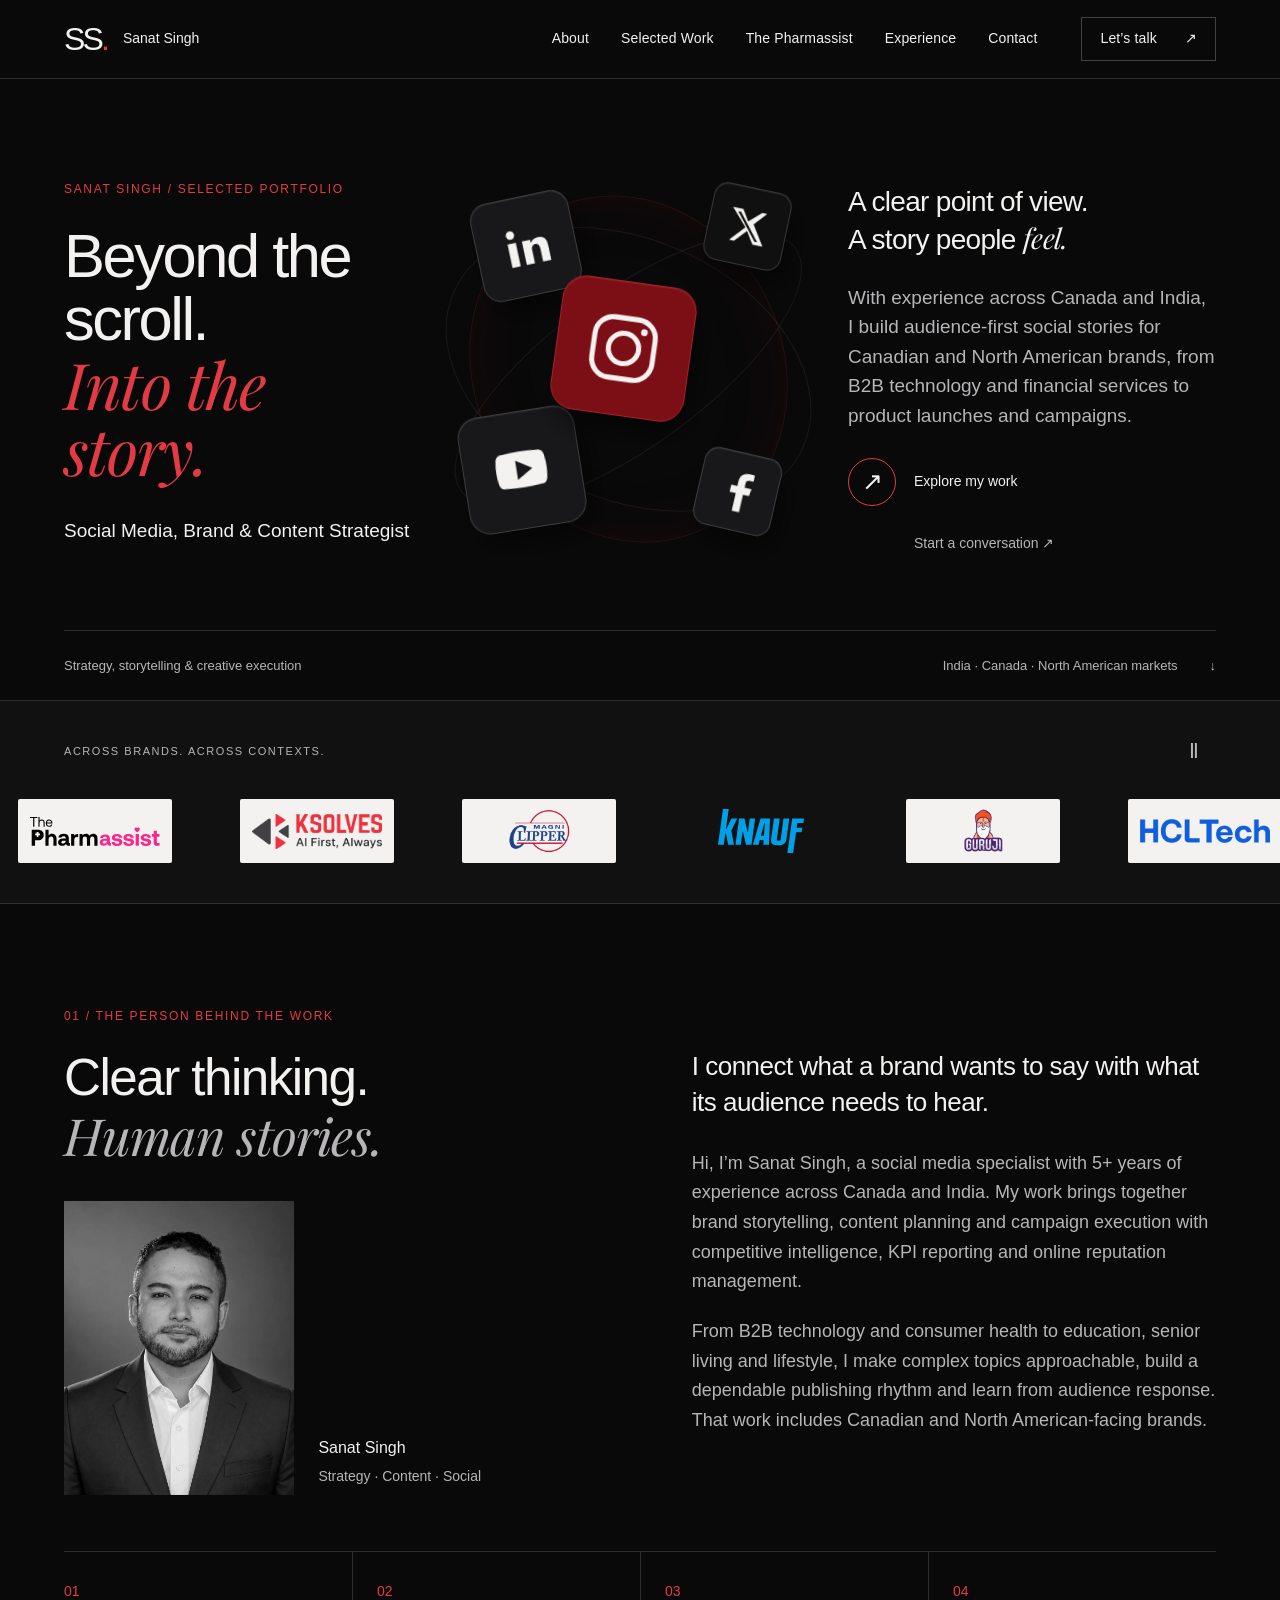
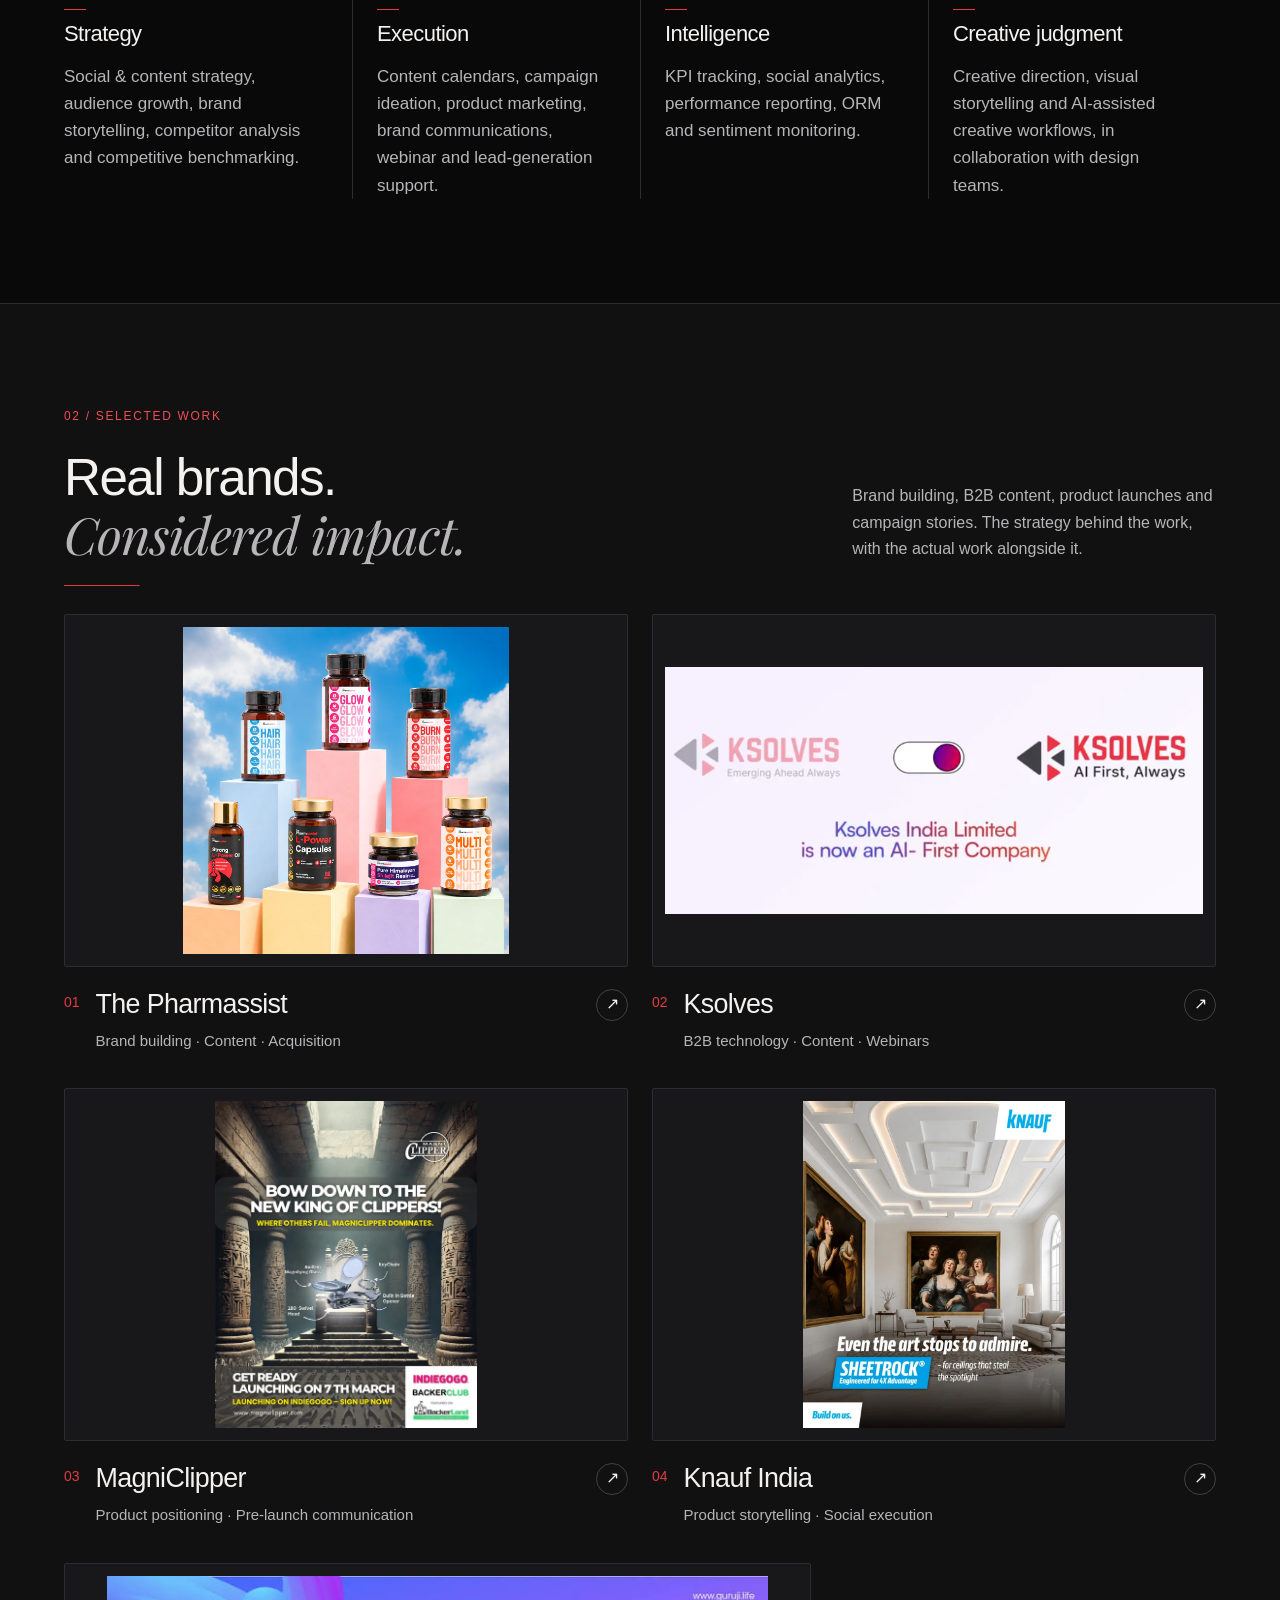
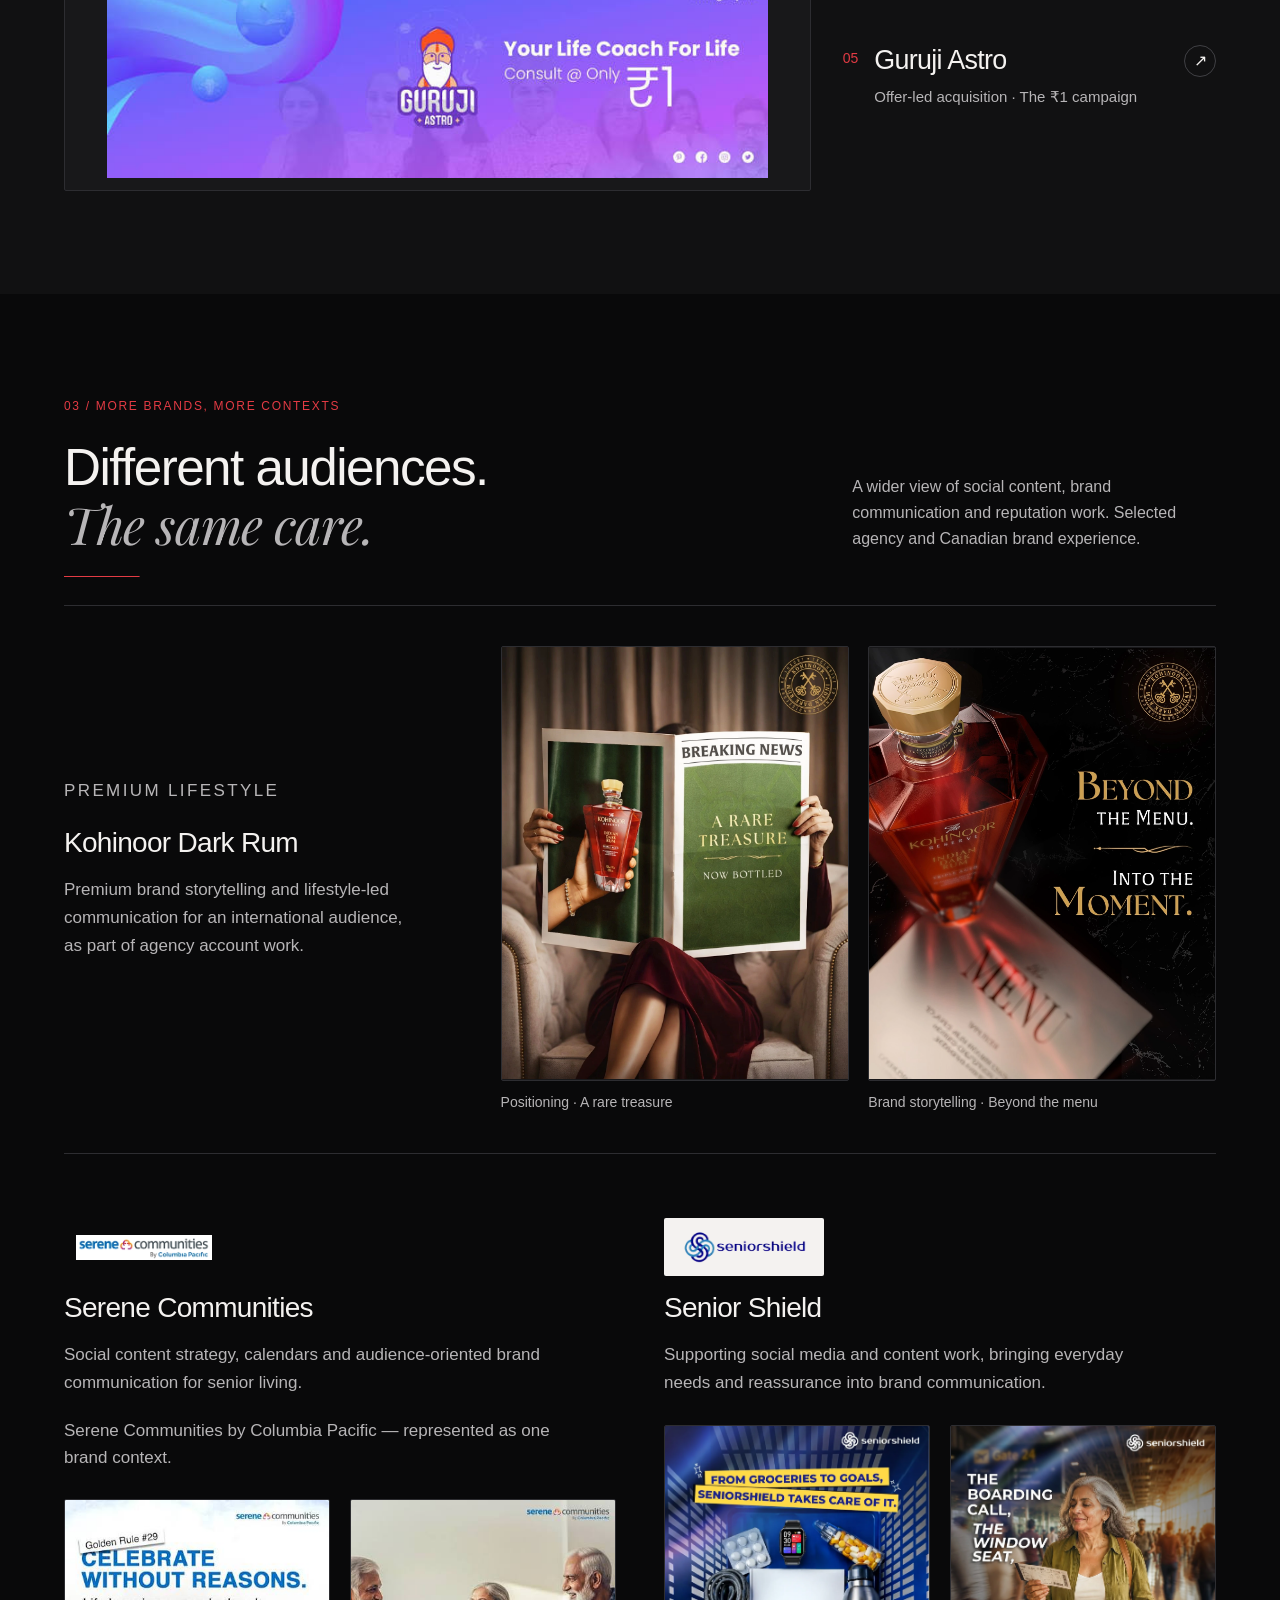
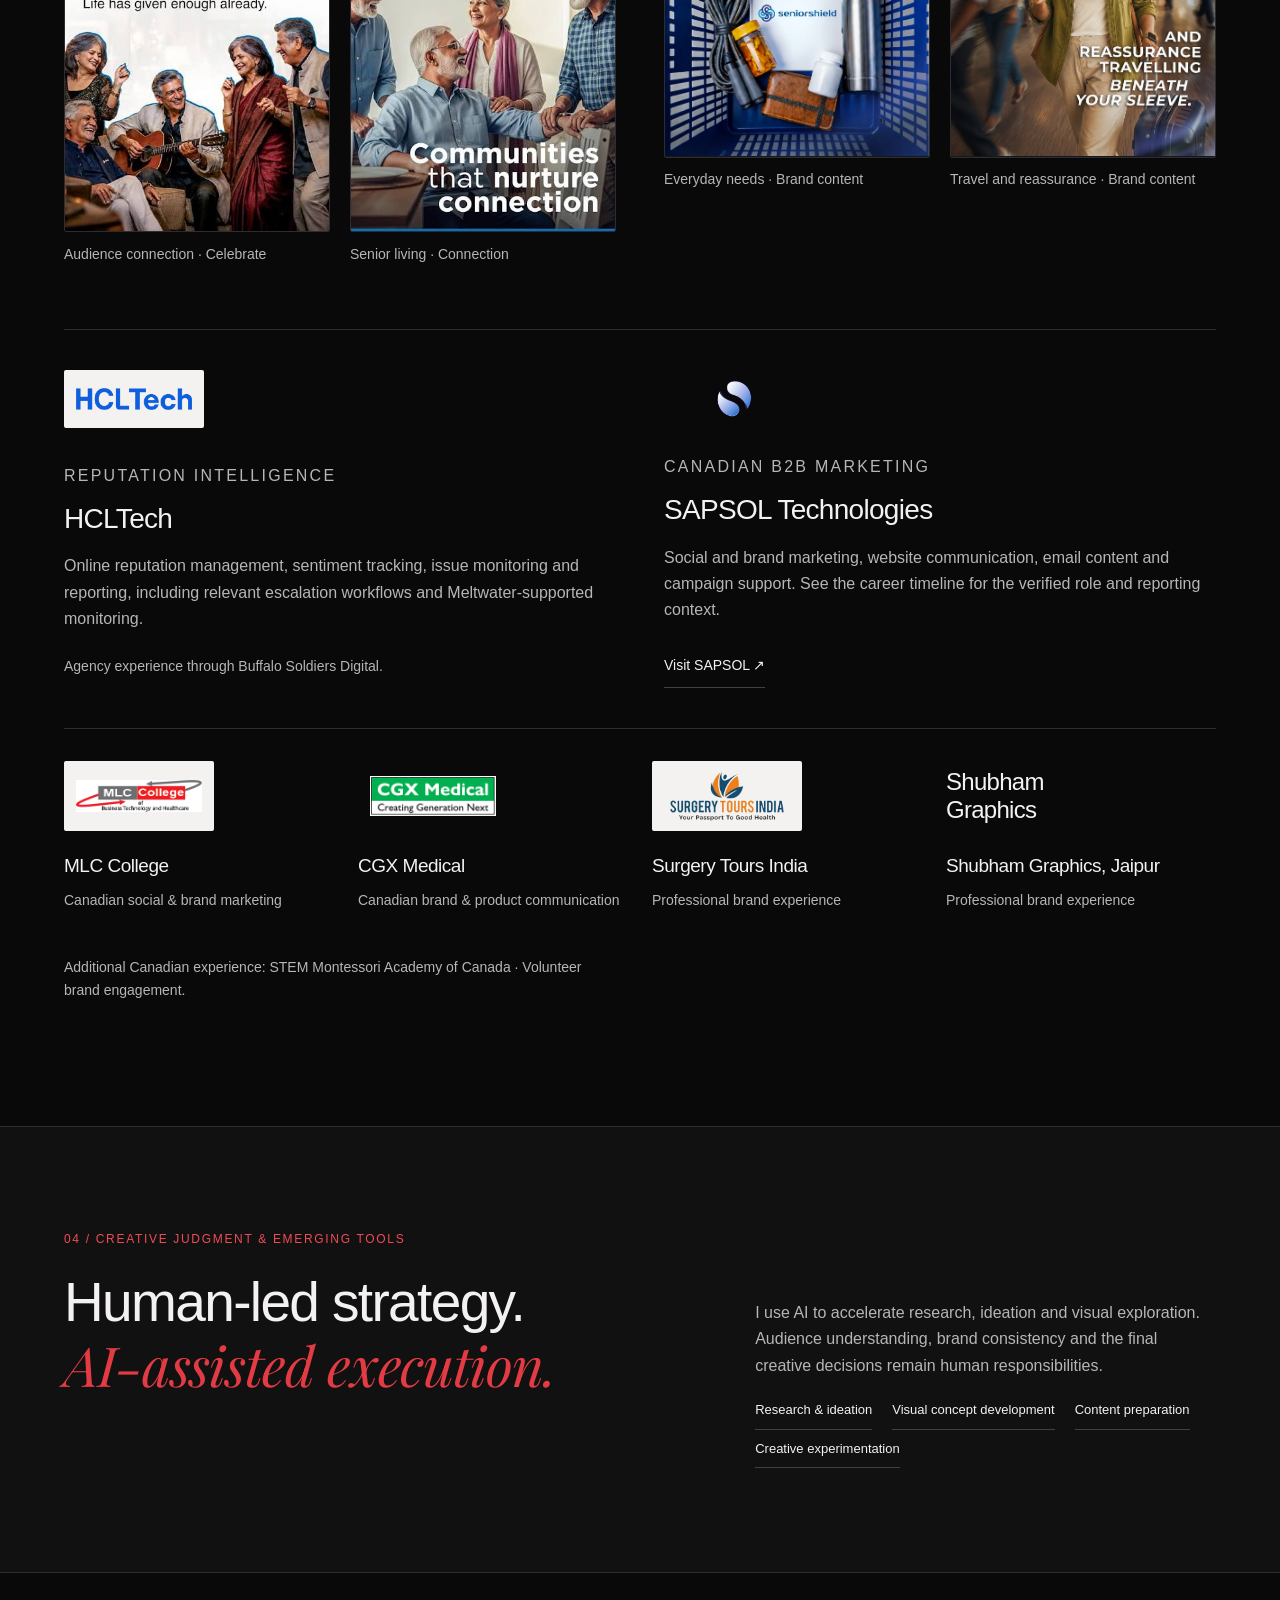
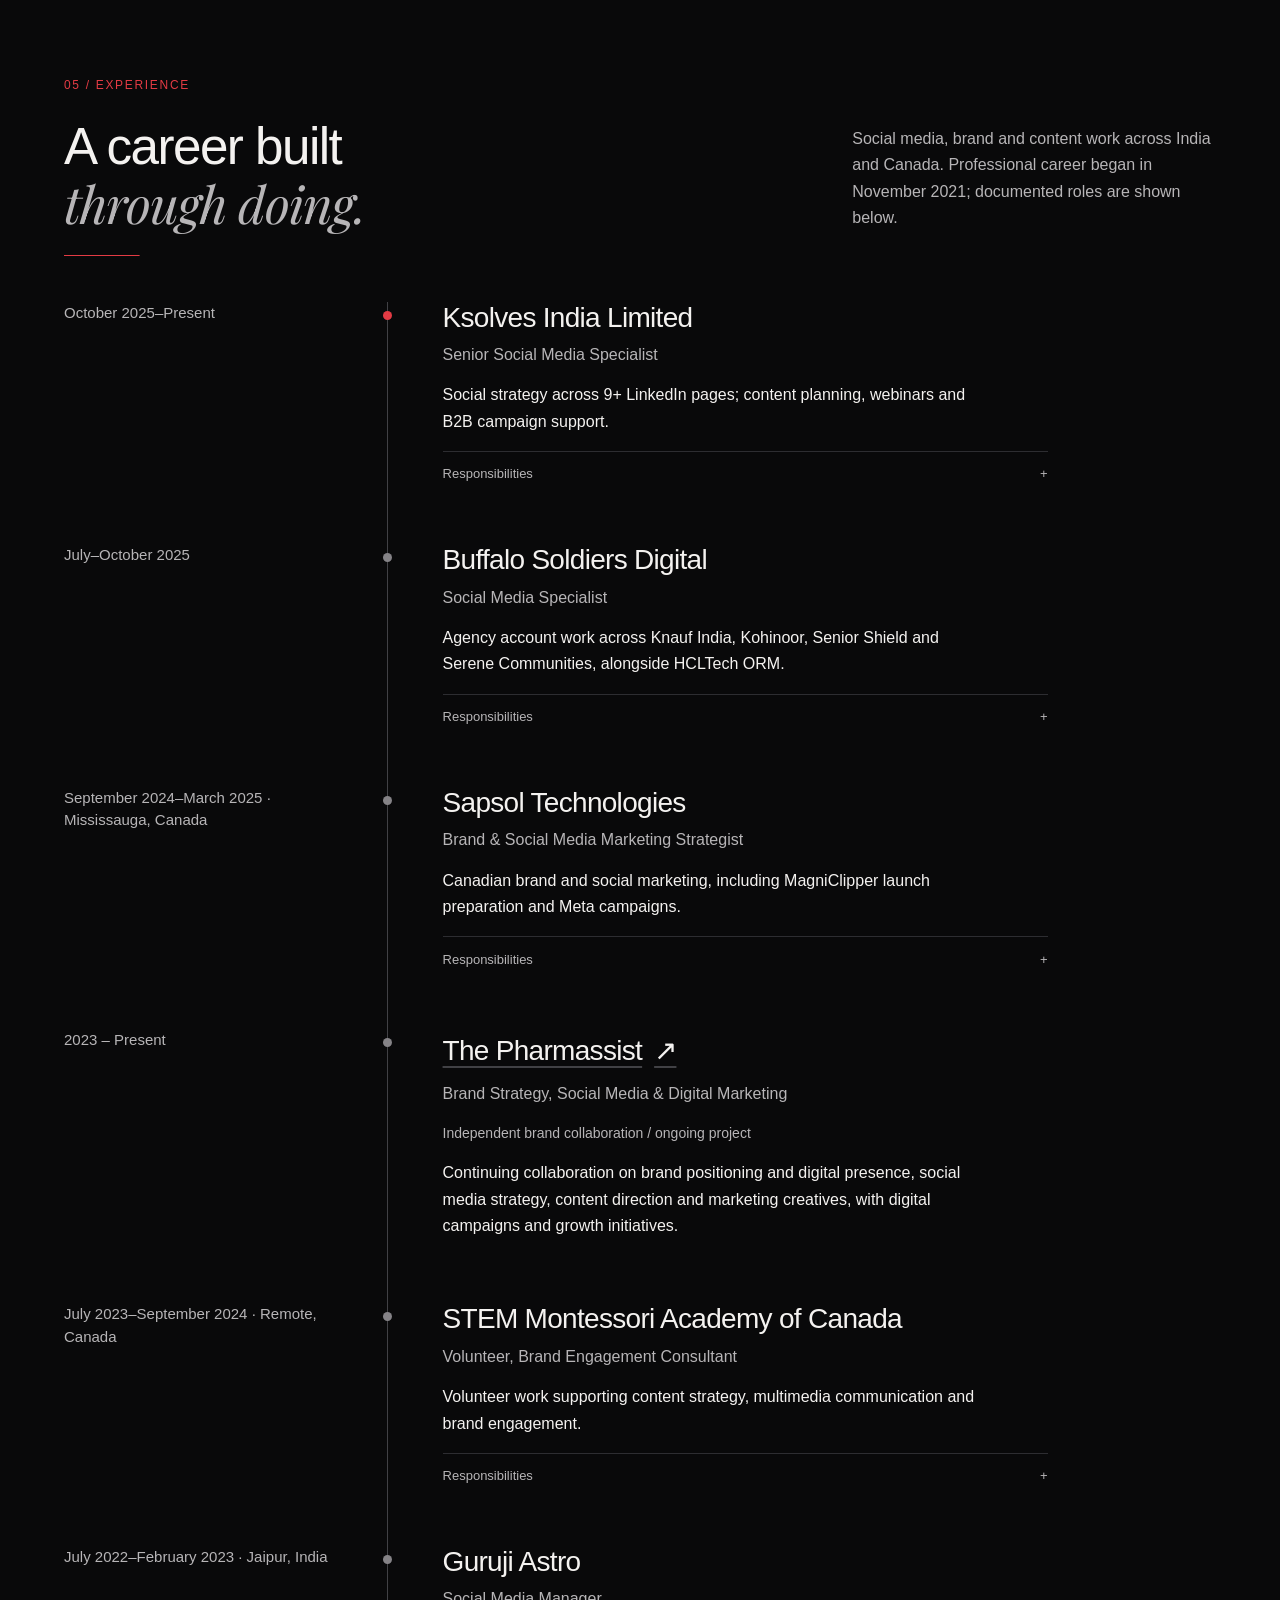
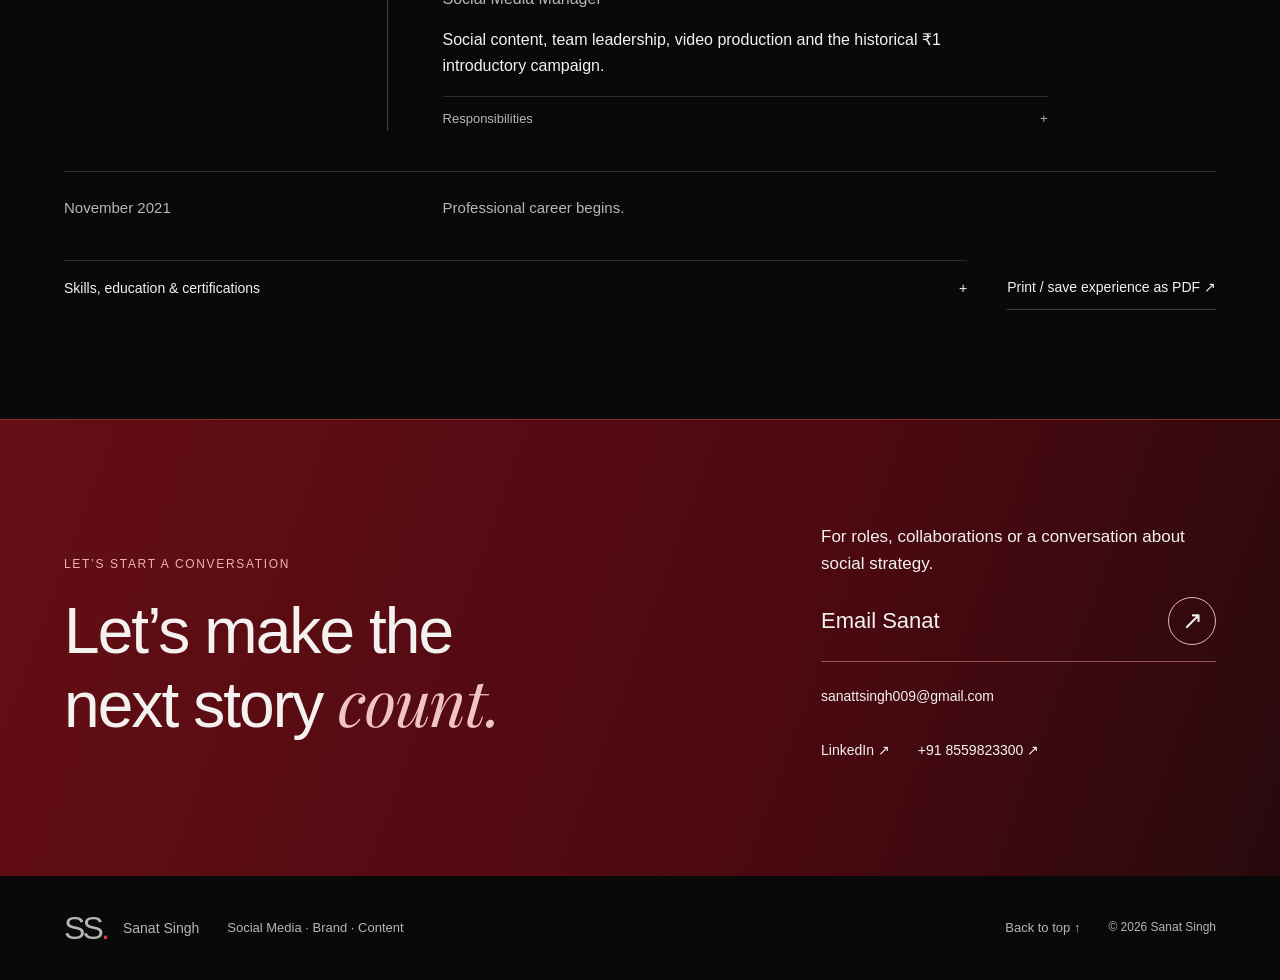
==== commit 47b36c45: "Publish approved multi-page portfolio and final visual refinements" ====
--- a/index.html
+++ b/index.html
@@ -30,12 +30,12 @@
           <span class="menu-lines" aria-hidden="true"></span>
         </button>
         <nav id="nav" aria-label="Main navigation">
-          <a href="#work">Work</a>
           <a href="#about">About</a>
+          <a href="#work">Selected Work</a>
+          <a href="work/the-pharmassist.html">The Pharmassist</a>
           <a href="#resume">Experience</a>
           <a href="#contact">Contact</a>
-          <a class="nav-cta" href="mailto:sanattsingh009@gmail.com">Let’s talk <span aria-hidden="true">↗</span>
-          </a>
+          <a class="nav-cta" href="mailto:sanattsingh009@gmail.com">Let’s talk <span aria-hidden="true">↗</span></a>
         </nav>
       </div>
     </header>
@@ -86,27 +86,27 @@
         <div class="marquee">
           <div class="marquee-track">
             <div class="brand-group">
-              <a href="#pharmassist" aria-label="The Pharmassist">
+              <a href="work/the-pharmassist.html" aria-label="The Pharmassist">
                 <span class="logo-frame light">
                   <img class="" src="assets/brands/the-pharmassist.svg" width="201" height="44" alt="The Pharmassist logo" loading="lazy" decoding="async">
                 </span>
               </a>
-              <a href="#ksolves" aria-label="Ksolves">
+              <a href="work/ksolves.html" aria-label="Ksolves">
                 <span class="logo-frame light">
                   <img class="" src="assets/brands/ksolves.webp" width="2560" height="695" alt="Ksolves logo" loading="lazy" decoding="async">
                 </span>
               </a>
-              <a href="#magni" aria-label="MagniClipper">
+              <a href="work/magniclipper.html" aria-label="MagniClipper">
                 <span class="logo-frame light">
                   <img class="" src="assets/brands/magniclipper.webp" width="800" height="561" alt="MagniClipper logo" loading="lazy" decoding="async">
                 </span>
               </a>
-              <a href="#knauf" aria-label="Knauf India">
+              <a href="work/knauf-india.html" aria-label="Knauf India">
                 <span class="logo-frame ">
                   <img class="" src="assets/brands/knauf-india.svg" width="283" height="143" alt="Knauf India logo" loading="lazy" decoding="async">
                 </span>
               </a>
-              <a href="#guruji" aria-label="Guruji Astro">
+              <a href="work/guruji-astro.html" aria-label="Guruji Astro">
                 <span class="logo-frame light">
                   <img class="" src="assets/brands/guruji-astro.png" width="459" height="510" alt="Guruji Astro logo" loading="lazy" decoding="async">
                 </span>
@@ -155,27 +155,27 @@
               </a>
             </div>
             <div class="brand-group" aria-hidden="true" inert>
-              <a href="#pharmassist" aria-label="The Pharmassist" tabindex="-1">
+              <a href="work/the-pharmassist.html" aria-label="The Pharmassist" tabindex="-1">
                 <span class="logo-frame light">
                   <img class="" src="assets/brands/the-pharmassist.svg" width="201" height="44" alt="The Pharmassist logo" loading="lazy" decoding="async">
                 </span>
               </a>
-              <a href="#ksolves" aria-label="Ksolves" tabindex="-1">
+              <a href="work/ksolves.html" aria-label="Ksolves" tabindex="-1">
                 <span class="logo-frame light">
                   <img class="" src="assets/brands/ksolves.webp" width="2560" height="695" alt="Ksolves logo" loading="lazy" decoding="async">
                 </span>
               </a>
-              <a href="#magni" aria-label="MagniClipper" tabindex="-1">
+              <a href="work/magniclipper.html" aria-label="MagniClipper" tabindex="-1">
                 <span class="logo-frame light">
                   <img class="" src="assets/brands/magniclipper.webp" width="800" height="561" alt="MagniClipper logo" loading="lazy" decoding="async">
                 </span>
               </a>
-              <a href="#knauf" aria-label="Knauf India" tabindex="-1">
+              <a href="work/knauf-india.html" aria-label="Knauf India" tabindex="-1">
                 <span class="logo-frame ">
                   <img class="" src="assets/brands/knauf-india.svg" width="283" height="143" alt="Knauf India logo" loading="lazy" decoding="async">
                 </span>
               </a>
-              <a href="#guruji" aria-label="Guruji Astro" tabindex="-1">
+              <a href="work/guruji-astro.html" aria-label="Guruji Astro" tabindex="-1">
                 <span class="logo-frame light">
                   <img class="" src="assets/brands/guruji-astro.png" width="459" height="510" alt="Guruji Astro logo" loading="lazy" decoding="async">
                 </span>
@@ -280,555 +280,53 @@
             </div>
             <p>Brand building, B2B content, product launches and campaign stories. The strategy behind the work, with the actual work alongside it.</p>
           </div>
-          <div class="work-index">
-            <a href="#pharmassist">01 The Pharmassist</a>
-            <a href="#ksolves">02 Ksolves</a>
-            <a href="#magni">03 MagniClipper</a>
-            <a href="#knauf">04 Knauf India</a>
-            <a href="#guruji">05 Guruji Astro</a>
-          </div>
-          <!-- CASE 01: update text and metrics directly here. Artwork source map: ASSET-MAP.md -->
-          <article class="case flagship" id="pharmassist" aria-labelledby="pharmassist-title">
-            <div class="case-topline">
-              <span class="eyebrow">01 / HEALTH &amp; WELLNESS</span>
-              <span class="logo-frame light">
-                <img class="" src="assets/brands/the-pharmassist.svg" width="201" height="44" alt="The Pharmassist logo" loading="lazy" decoding="async">
-              </span>
-            </div>
-            <div class="flagship-lead">
-              <div class="case-copy">
-                <p class="project-category">BRAND BUILDING · CONTENT · ACQUISITION</p>
-                <h3 id="pharmassist-title">The Pharmassist</h3>
-                <p class="project-deck">Build trust.<br>
-                  <em>Make the brand tangible.</em>
-                </p>
-                <p>A pharmacist-led brand connecting educational content, founder-led communication and a consumer wellness portfolio.</p>
-                <p>My scope covered the brand build: positioning, visual identity, product direction, content strategy and the digital experience.</p>
-                <div class="contribution-line">Brand strategy / Visual direction / Content &amp; channels</div>
-                <div class="case-links">
-                  <a href="https://www.thepharmassist.in/" target="_blank" rel="noopener noreferrer">Website ↗</a>
-                  <a href="https://www.instagram.com/thepharmassistindia/" target="_blank" rel="noopener noreferrer">Brand Instagram ↗</a>
-                  <a href="https://www.instagram.com/manisharora_health/" target="_blank" rel="noopener noreferrer">Founder Instagram ↗</a>
-                  <a href="https://www.youtube.com/@thepharmassist4367" target="_blank" rel="noopener noreferrer">YouTube channel ↗</a>
-                </div>
-              </div>
-              <figure class="creative anchor-creative">
-                <a class="art-link" href="assets/projects/the-pharmassist/product-range.webp" target="_blank" rel="noopener" aria-label="View full-size: The Pharmassist range of wellness products on colored display plinths">
-                  <img class="" src="assets/projects/the-pharmassist/product-range.webp" width="1254" height="1254" alt="The Pharmassist range of wellness products on colored display plinths" loading="lazy" decoding="async">
-                  <span class="art-open" aria-hidden="true">↗</span>
-                </a>
-                <figcaption>The product portfolio · Brand and product storytelling</figcaption>
-              </figure>
-            </div>
-            <div class="chapter-narrative">
-              <p class="eyebrow">ONE CONNECTED BRAND</p>
-              <p>Pharmacist-led education creates a natural bridge from learning and trust to product discovery. The work connected what the brand says, how it looks and how people experience it online.</p>
-            </div>
-            <div class="creative-grid products">
-              <figure class="creative ">
-                <a class="art-link" href="assets/projects/the-pharmassist/burn.webp" target="_blank" rel="noopener" aria-label="View full-size: The Pharmassist Burn bottle held against a red background">
-                  <img class="" src="assets/projects/the-pharmassist/burn.webp" width="1200" height="960" alt="The Pharmassist Burn bottle held against a red background" loading="lazy" decoding="async">
-                  <span class="art-open" aria-hidden="true">↗</span>
-                </a>
-                <figcaption>Burn · Product communication</figcaption>
-              </figure>
-              <figure class="creative ">
-                <a class="art-link" href="assets/projects/the-pharmassist/hair.webp" target="_blank" rel="noopener" aria-label="View full-size: The Pharmassist Hair bottle in a blue product creative">
-                  <img class="" src="assets/projects/the-pharmassist/hair.webp" width="1200" height="960" alt="The Pharmassist Hair bottle in a blue product creative" loading="lazy" decoding="async">
-                  <span class="art-open" aria-hidden="true">↗</span>
-                </a>
-                <figcaption>Hair · Product communication</figcaption>
-              </figure>
-              <figure class="creative ">
-                <a class="art-link" href="assets/projects/the-pharmassist/multi.webp" target="_blank" rel="noopener" aria-label="View full-size: The Pharmassist Multi bottle in an orange product creative">
-                  <img class="" src="assets/projects/the-pharmassist/multi.webp" width="1200" height="960" alt="The Pharmassist Multi bottle in an orange product creative" loading="lazy" decoding="async">
-                  <span class="art-open" aria-hidden="true">↗</span>
-                </a>
-                <figcaption>Multi · Product communication</figcaption>
-              </figure>
-            </div>
-            <div class="metric-header">
-              <p class="eyebrow">BRAND &amp; FOUNDER CHANNEL SNAPSHOT</p>
-              <p>Existing portfolio figures; channel totals reflect the brand’s wider work and are not solely attributable to me.</p>
-            </div>
-            <div class="pharmassist-stats" aria-label="The Pharmassist audience figures">
-              <div class="pharmassist-stat">
-                <b>427K</b>
-                <span>Instagram followers<br>Brand account</span>
-              </div>
-              <div class="pharmassist-stat">
-                <b>398K</b>
-                <span>Instagram followers<br>Founder account</span>
-              </div>
-              <div class="pharmassist-stat">
-                <b>478K</b>
-                <span>YouTube subscribers</span>
-              </div>
-              <div class="pharmassist-stat">
-                <b>14.69M</b>
-                <span>YouTube lifetime views</span>
-              </div>
-              <div class="pharmassist-stat">
-                <b>224</b>
-                <span>YouTube videos</span>
-              </div>
-            </div>
-            <details class="case-details">
-              <summary>
-                <span class="detail-label">Strategy &amp; contribution</span>
-                <span class="circle-arrow" aria-hidden="true">→</span>
-                <span class="sr-only">: The Pharmassist</span>
-              </summary>
-              <div class="case-details-content">
-                <div class="pharmassist-section">
-                  <p class="eyebrow">THE BRAND</p>
-                  <h4>Pharmacist-led communication, a founder people recognize, and a direct-to-consumer product range.</h4>
-                  <p class="pharmassist-lede">The Pharmassist presents itself as a pharmacist-led wellness brand. Its website pairs founder-led communication with educational content and a direct-to-consumer store spanning hair, weight management, wellness, energy and vitality products. That gives the brand a natural bridge from learning and trust to product discovery and purchase.</p>
-                  <p class="pharmassist-note">Product categories and founder details are drawn from the brand website. Brand statements about product benefits remain brand claims; this case study does not add medical efficacy or regulatory claims.</p>
-                </div>
-                <div class="pharmassist-section">
-                  <p class="eyebrow">THE STRATEGY</p>
-                  <h4>Build one connected brand, from pharmacist-led education to product discovery.</h4>
-                  <p class="pharmassist-lede">The brand brings pharmacist expertise, founder-led communication and a consumer wellness portfolio together under a recognizable identity. The work connects what the brand says, how it looks, what it offers and how people discover it online.</p>
-                  <div class="pharmassist-framework">
-                    <article>
-                      <b>Brand platform</b>
-                      <span>Built the pharmacist-led positioning and approachable wellness voice that anchor the brand.</span>
-                    </article>
-                    <article>
-                      <b>Visual identity</b>
-                      <span>Defined the color direction and visual language, then carried that identity across brand touchpoints.</span>
-                    </article>
-                    <article>
-                      <b>Product direction</b>
-                      <span>Shaped the product portfolio and how the offers fit within the wider wellness brand.</span>
-                    </article>
-                    <article>
-                      <b>Content strategy</b>
-                      <span>Connected useful education, founder communication and product storytelling in a coherent content system.</span>
-                    </article>
-                    <article>
-                      <b>Channel strategy</b>
-                      <span>Built the brand presence across Instagram, YouTube and the direct-to-consumer website.</span>
-                    </article>
-                    <article>
-                      <b>Audience to acquisition</b>
-                      <span>Designed the brand experience to move from discovery and interest toward product exploration and lead generation.</span>
-                    </article>
-                  </div>
-                </div>
-                <div class="pharmassist-section">
-                  <p class="eyebrow">CONTENT &amp; EXECUTION</p>
-                  <h4>Real brand and product visuals, with channel examples linked to their source.</h4>
-                  <div class="pharmassist-channel-grid">
-                    <a class="pharmassist-channel-link" href="https://www.instagram.com/thepharmassistindia/" target="_blank" rel="noopener noreferrer">
-                      <span class="eyebrow">INSTAGRAM · BRAND ACCOUNT</span>
-                      <b>Open The Pharmassist ↗</b>
-                      <span>Official brand profile and content source.</span>
-                    </a>
-                    <a class="pharmassist-channel-link" href="https://www.instagram.com/manisharora_health/" target="_blank" rel="noopener noreferrer">
-                      <span class="eyebrow">INSTAGRAM · FOUNDER ACCOUNT</span>
-                      <b>Open Manish Arora ↗</b>
-                      <span>Founder-led content and communication.</span>
-                    </a>
-                    <a class="pharmassist-channel-link" href="https://www.youtube.com/@thepharmassist4367" target="_blank" rel="noopener noreferrer">
-                      <span class="eyebrow">YOUTUBE · OFFICIAL CHANNEL</span>
-                      <b>Visit The Pharmassist on YouTube ↗</b>
-                      <span>Channel link only; no video is embedded on this page.</span>
-                    </a>
-                  </div>
-                  <p class="pharmassist-note">The selected product creatives retain their original brand colors and packaging. The linked profiles open the live brand channels.</p>
-                </div>
-                <div class="pharmassist-section">
-                  <p class="eyebrow">MY CONTRIBUTION</p>
-                  <h4>I built The Pharmassist brand end to end.</h4>
-                  <p class="pharmassist-lede">My scope covered the full brand build, from content strategy and visual identity to product direction and the digital experience.</p>
-                  <div class="pharmassist-framework pharmassist-contribution">
-                    <article>
-                      <b>Brand strategy</b>
-                      <span>Built the brand position, voice and content strategy around pharmacist-led wellness and founder communication.</span>
-                    </article>
-                    <article>
-                      <b>Visual identity</b>
-                      <span>Set the brand colors and visual direction, carrying a consistent identity across content and digital touchpoints.</span>
-                    </article>
-                    <article>
-                      <b>Products</b>
-                      <span>Led product direction and how the wellness portfolio was presented as part of the brand.</span>
-                    </article>
-                    <article>
-                      <b>Content and channels</b>
-                      <span>Built the content system and social presence to connect education, founder-led storytelling and product discovery.</span>
-                    </article>
-                    <article>
-                      <b>Digital brand experience</b>
-                      <span>Connected brand communication and product presentation to the direct-to-consumer website.</span>
-                    </article>
-                    <article>
-                      <b>Growth and acquisition</b>
-                      <span>Built the brand with audience growth and lead generation as part of the business objective.</span>
-                    </article>
-                  </div>
-                </div>
-                <div class="pharmassist-close">
-                  <p class="eyebrow">THE TAKEAWAY</p>
-                  <h4>Content earns attention. Audience growth gives it scale. Lead generation shows how that attention can move toward business impact.</h4>
-                  <a class="button red" href="https://www.thepharmassist.in/" target="_blank" rel="noopener noreferrer">Visit The Pharmassist ↗</a>
-                </div>
-              </div>
-            </details>
-          </article>
-          <!-- CASE 02 -->
-          <article class="case b2b" id="ksolves" aria-labelledby="ksolves-title">
-            <div class="case-topline">
-              <span class="eyebrow">02 / B2B TECHNOLOGY</span>
-              <span class="logo-frame light">
-                <img class="" src="assets/brands/ksolves.webp" width="2560" height="695" alt="Ksolves logo" loading="lazy" decoding="async">
-              </span>
-            </div>
-            <div class="project-intro">
-              <div>
-                <h3 id="ksolves-title">Ksolves</h3>
-                <p class="project-deck">A content engine<br>
-                  <em>for an AI-first era.</em>
-                </p>
-                <figure class="creative ksolves-intro-visual">
-                  <a class="art-link" href="assets/projects/ksolves/keda-webinar.webp" target="_blank" rel="noopener" aria-label="View full-size: Ksolves KEDA webinar banner about scaling Kubernetes workloads">
-                    <img class="" src="assets/projects/ksolves/keda-webinar.webp" width="1200" height="627" alt="Ksolves KEDA webinar banner about scaling Kubernetes workloads" loading="lazy" decoding="async">
-                    <span class="art-open" aria-hidden="true">↗</span>
-                  </a>
-                  <figcaption>Webinar marketing · KEDA / Kubernetes</figcaption>
-                </figure>
-              </div>
-              <div>
-                <p>Helped translate the shift from “Emerging Ahead Always” to “AI First. Always.” into a consistent LinkedIn-first story, connecting technology expertise with people and leadership.</p>
-                <p>North American-facing B2B content, competitive benchmarking, social performance reporting and campaign planning, coordinated with the wider marketing team.</p>
-                <div class="contribution-line">Strategy / Planning / Content / Publishing</div>
-                <div class="case-links">
-                  <a href="https://www.ksolves.com/" target="_blank" rel="noopener noreferrer">Ksolves website ↗</a>
-                  <a href="https://www.linkedin.com/company/ksolves/posts/?viewAsMember=true" target="_blank" rel="noopener noreferrer">Ksolves LinkedIn posts ↗</a>
-                </div>
-              </div>
-            </div>
-            <div class="metric-header">
-              <p class="eyebrow">LINKEDIN PAGE PERFORMANCE</p>
-              <p>27 Sep 2025–26 Sep 2026 · Page-level analytics.<br>My role began October 2025; this reporting window starts slightly earlier.</p>
-            </div>
-            <div class="outcomes" aria-label="Ksolves results">
-              <div>
-                <b>1,505,124</b>
-                <span>TOTAL IMPRESSIONS</span>
-              </div>
-              <div>
-                <b>1,121,252</b>
-                <span>ORGANIC · 74.5%</span>
-              </div>
-              <div>
-                <b>7,277</b>
-                <span>NEW FOLLOWERS</span>
-              </div>
-              <div>
-                <b>17.1%</b>
-                <span>ENGAGEMENT RATE</span>
-              </div>
-            </div>
-            <p class="note case-result-note">Also: 383,872 sponsored impressions · 146,685 page views · 54,176 unique visitors · 13,024 reactions · 319 posts · +87.9% engagement vs competitors. Period: 27 Sep 2025–26 Sep 2026.</p>
-            <div class="creative-grid social-three">
-              <figure class="creative ">
-                <a class="art-link" href="assets/projects/ksolves/dashboard-ninja.jpg" target="_blank" rel="noopener" aria-label="View full-size: Ksolves Dashboard Ninja with AI social creative">
-                  <img class="" src="assets/projects/ksolves/dashboard-ninja.jpg" width="800" height="1000" alt="Ksolves Dashboard Ninja with AI social creative" loading="lazy" decoding="async">
-                  <span class="art-open" aria-hidden="true">↗</span>
-                </a>
-                <figcaption>Product value · Dashboard Ninja with AI</figcaption>
-              </figure>
-              <figure class="creative ">
-                <a class="art-link" href="assets/projects/ksolves/frappe-partner.jpg" target="_blank" rel="noopener" aria-label="View full-size: Ksolves official Frappe partner in the USA announcement">
-                  <img class="" src="assets/projects/ksolves/frappe-partner.jpg" width="800" height="1000" alt="Ksolves official Frappe partner in the USA announcement" loading="lazy" decoding="async">
-                  <span class="art-open" aria-hidden="true">↗</span>
-                </a>
-                <figcaption>Market presence · Frappe partnership</figcaption>
-              </figure>
-              <figure class="creative ">
-                <a class="art-link" href="assets/projects/ksolves/nifi-mcp.webp" target="_blank" rel="noopener" aria-label="View full-size: Ksolves NiFi and MCP AI strategy social post">
-                  <img class="" src="assets/projects/ksolves/nifi-mcp.webp" width="521" height="647" alt="Ksolves NiFi and MCP AI strategy social post" loading="lazy" decoding="async">
-                  <span class="art-open" aria-hidden="true">↗</span>
-                </a>
-                <figcaption>Technology storytelling · NiFi + MCP</figcaption>
-              </figure>
-            </div>
-            <div class="webinar-module">
-              <div>
-                <p class="eyebrow">BEYOND THE FEED</p>
-                <h4>Turn expertise into<br>
-                  <em>a conversation.</em>
-                </h4>
-                <p>My current role includes two end-to-end LinkedIn webinars per week: planning, promotion, delivery and follow-up content. Webinar communication supports the wider B2B lead-generation effort.</p>
-                <p class="note">Selected webinar artwork shown; no registration or lead totals are claimed.</p>
-              </div>
-            </div>
-            <details class="case-details">
-              <summary>
-                <span class="detail-label">Strategy &amp; contribution</span>
-                <span class="circle-arrow" aria-hidden="true">→</span>
-                <span class="sr-only">: Ksolves</span>
-              </summary>
-              <div class="case-details-content">
-                <div class="case-body">
-                  <div>
-                    <h4>The challenge · The work</h4>
-                    <p>Make the AI-first positioning part of everyday communication, not only a corporate headline. Planned content across technology, case studies, PDF posts, carousels, video, webinars, events and people-led stories.</p>
-                    <ul>
-                      <li>Contributed to rebrand discussions, social activation, content direction and visual-direction decisions.</li>
-                      <li>The design team created the final visual identity system; the broader repositioning was cross-functional.</li>
-                      <li>Named the Enabling Series, a senior-leadership video property within the broader Enabling communication.</li>
-                      <li>Developed executive and BFSI thought leadership with four senior leaders.</li>
-                    </ul>
-                  </div>
-                  <div>
-                    <h4>The impact</h4>
-                    <p>Page analytics reflect a sustained content and distribution system, not a single viral campaign.</p>
-                  </div>
-                </div>
-              </div>
-            </details>
-          </article>
-          <!-- CASE 03 -->
-          <article class="case launch" id="magni" aria-labelledby="magni-title">
-            <div class="case-topline">
-              <span class="eyebrow">03 / CONSUMER PRODUCT LAUNCH</span>
-              <span class="logo-frame light">
-                <img class="" src="assets/brands/magniclipper.webp" width="800" height="561" alt="MagniClipper logo" loading="lazy" decoding="async">
-              </span>
-            </div>
-            <div class="launch-grid">
-              <div class="case-copy">
-                <h3 id="magni-title">MagniClipper</h3>
-                <p class="project-deck">Build interest.<br>
-                  <em>Before launch day.</em>
-                </p>
-                <p>Supported product positioning and crowdfunding preparation through SAPSOL Technologies and CGX Medical, connecting a practical product story with a pre-launch sign-up funnel.</p>
-                <p>The work spanned the product website, campaign pages, launch communication and Meta campaigns.</p>
-                <div class="launch-metric">
-                  <div class="outcomes" aria-label="MagniClipper results">
-                    <div>
-                      <b>2,000+</b>
-                      <span>PRE-LAUNCH WEBSITE SIGN-UPS</span>
-                    </div>
-                  </div>
-                  <p class="note case-result-note">This figure is pre-launch website leads/sign-ups, not crowdfunding backers.</p>
-                </div>
-                <div class="case-links">
-                  <a href="https://www.sapsol.com/" target="_blank" rel="noopener noreferrer">Sapsol website ↗</a>
-                  <a href="https://www.linkedin.com/company/sapsol-technologies-inc-/home/" target="_blank" rel="noopener noreferrer">Sapsol on LinkedIn ↗</a>
-                  <a href="https://www.cgxmedical.com/" target="_blank" rel="noopener noreferrer">CGX Medical ↗</a>
-                  <a href="https://www.backerkit.com/projects/introducing-magniclipper-precision-redefined" target="_blank" rel="noopener noreferrer">MagniClipper campaign record ↗</a>
-                </div>
-              </div>
-              <div class="launch-art">
-                <figure class="creative ">
-                  <a class="art-link" href="assets/projects/magniclipper/launch-announcement.webp" target="_blank" rel="noopener" aria-label="View full-size: MagniClipper launch creative introducing the nail clipper and magnifying lens">
-                    <img class="" src="assets/projects/magniclipper/launch-announcement.webp" width="1080" height="1350" alt="MagniClipper launch creative introducing the nail clipper and magnifying lens" loading="lazy" decoding="async">
-                    <span class="art-open" aria-hidden="true">↗</span>
-                  </a>
-                  <figcaption>Product positioning · Launch announcement</figcaption>
-                </figure>
-                <figure class="creative ">
-                  <a class="art-link" href="assets/projects/magniclipper/launch-countdown.webp" target="_blank" rel="noopener" aria-label="View full-size: MagniClipper one-day launch countdown creative">
-                    <img class="" src="assets/projects/magniclipper/launch-countdown.webp" width="1080" height="1350" alt="MagniClipper one-day launch countdown creative" loading="lazy" decoding="async">
-                    <span class="art-open" aria-hidden="true">↗</span>
-                  </a>
-                  <figcaption>Launch momentum · Countdown</figcaption>
-                </figure>
-              </div>
-            </div>
-            <details class="case-details">
-              <summary>
-                <span class="detail-label">Strategy &amp; contribution</span>
-                <span class="circle-arrow" aria-hidden="true">→</span>
-                <span class="sr-only">: MagniClipper</span>
-              </summary>
-              <div class="case-details-content">
-                <div class="case-body">
-                  <div>
-                    <h4>The work</h4>
-                    <ul>
-                      <li>Helped redesign the product website and developed the Indiegogo campaign page.</li>
-                      <li>Developed a Kickstarter page; that campaign did not go live.</li>
-                      <li>Supported product positioning and pre-launch digital strategy.</li>
-                      <li>Ran Meta campaigns to the website sign-up funnel.</li>
-                    </ul>
-                  </div>
-                  <div>
-                    <h4>The impact</h4>
-                    <p>People expressing purchase interest before the crowdfunding launch.</p>
-                  </div>
-                </div>
-              </div>
-            </details>
-          </article>
-          <!-- CASE 04 -->
-          <article class="case building" id="knauf" aria-labelledby="knauf-title">
-            <div class="case-topline">
-              <span class="eyebrow">04 / BUILDING MATERIALS</span>
-              <span class="logo-frame ">
-                <img class="" src="assets/brands/knauf-india.svg" width="283" height="143" alt="Knauf India logo" loading="lazy" decoding="async">
-              </span>
-            </div>
-            <div class="knauf-grid">
-              <figure class="creative knauf-anchor">
-                <a class="art-link" href="assets/projects/knauf-india/sheetrock.webp" target="_blank" rel="noopener" aria-label="View full-size: Knauf Sheetrock ceiling creative with the line Even the art stops to admire">
-                  <img class="" src="assets/projects/knauf-india/sheetrock.webp" width="800" height="1000" alt="Knauf Sheetrock ceiling creative with the line Even the art stops to admire" loading="lazy" decoding="async">
-                  <span class="art-open" aria-hidden="true">↗</span>
-                </a>
-                <figcaption>Product storytelling · Sheetrock</figcaption>
-              </figure>
-              <div class="case-copy">
-                <h3 id="knauf-title">Knauf India</h3>
-                <p class="project-deck">Give product stories<br>
-                  <em>a human setting.</em>
-                </p>
-                <p>As part of Buffalo Soldiers Digital’s account team, I contributed to content strategy and social execution, including paid campaign support and Thundersteel product storytelling.</p>
-                <p>Audience planning, Hindi and English concepts, creative coordination, publishing and reporting sat within the wider agency team’s work.</p>
-                <p class="note">The supplied selection below shows Sheetrock, Aquapanel and seasonal communication; it is not presented as Thundersteel campaign evidence.</p>
-                <div class="case-links">
-                  <a href="https://knauf.com/en-IN" target="_blank" rel="noopener noreferrer">Knauf India website ↗</a>
-                  <a href="https://www.linkedin.com/company/knauf-india/home/" target="_blank" rel="noopener noreferrer">Knauf India on LinkedIn ↗</a>
-                  <a href="https://www.instagram.com/knauf_india/" target="_blank" rel="noopener noreferrer">Knauf India on Instagram ↗</a>
-                </div>
-                <div class="creative-grid knauf-pair">
-                  <figure class="creative ">
-                    <a class="art-link" href="assets/projects/knauf-india/aquapanel.webp" target="_blank" rel="noopener" aria-label="View full-size: Knauf Aquapanel outdoor building product creative">
-                      <img class="" src="assets/projects/knauf-india/aquapanel.webp" width="800" height="1000" alt="Knauf Aquapanel outdoor building product creative" loading="lazy" decoding="async">
-                      <span class="art-open" aria-hidden="true">↗</span>
-                    </a>
-                    <figcaption>Aquapanel · Product communication</figcaption>
-                  </figure>
-                  <figure class="creative ">
-                    <a class="art-link" href="assets/projects/knauf-india/christmas.webp" target="_blank" rel="noopener" aria-label="View full-size: Knauf Christmas living-room creative">
-                      <img class="" src="assets/projects/knauf-india/christmas.webp" width="720" height="900" alt="Knauf Christmas living-room creative" loading="lazy" decoding="async">
-                      <span class="art-open" aria-hidden="true">↗</span>
-                    </a>
-                    <figcaption>Seasonal · Brand communication</figcaption>
-                  </figure>
-                </div>
-              </div>
-            </div>
-            <details class="case-details">
-              <summary>
-                <span class="detail-label">Strategy &amp; contribution</span>
-                <span class="circle-arrow" aria-hidden="true">→</span>
-                <span class="sr-only">: Knauf India</span>
-              </summary>
-              <div class="case-details-content">
-                <div class="case-body">
-                  <div>
-                    <h4>Content strategy &amp; execution</h4>
-                    <p>Working with the wider account team, I helped shape audience-led product communication and supported the everyday work needed to publish it consistently.</p>
-                    <ul>
-                      <li>Contributed to content strategy, audience planning and bilingual Hindi and English story concepts.</li>
-                      <li>Worked on Thundersteel product storytelling and related social content.</li>
-                      <li>Supported paid social campaigns in coordination with the wider account team.</li>
-                      <li>Handled day-to-day social media tasks, including content calendars, creative coordination, publishing and performance reporting.</li>
-                    </ul>
-                  </div>
-                  <div>
-                    <p class="note">Collaborative account work: my contributions sat within Buffalo Soldiers Digital’s wider strategy, creative and campaign team.</p>
-                  </div>
-                </div>
-              </div>
-            </details>
-          </article>
-          <!-- CASE 05 -->
-          <article class="case acquisition" id="guruji" aria-labelledby="guruji-title">
-            <div class="case-topline">
-              <span class="eyebrow">05 / OFFER-LED ACQUISITION</span>
-              <span class="logo-frame light">
-                <img class="" src="assets/brands/guruji-astro.png" width="459" height="510" alt="Guruji Astro logo" loading="lazy" decoding="async">
-              </span>
-            </div>
-            <div class="project-intro">
-              <div>
-                <h3 id="guruji-title">Guruji Astro</h3>
-                <p class="project-deck">A smaller first step.<br>
-                  <em>A more approachable offer.</em>
-                </p>
-              </div>
-              <div>
-                <p class="eyebrow">THE ₹1 CAMPAIGN / AROUND 2022</p>
-                <p>The central idea was simple: a low introductory price could reduce hesitation and encourage people to try astrology-related services for the first time.</p>
-                <p>During my involvement as Social Media Manager, this offer-led campaign became a significant initiative in the brand’s growth phase.</p>
-              </div>
-            </div>
-            <figure class="creative guruji-banner">
-              <a class="art-link" href="assets/projects/guruji-astro/one-rupee-campaign.jpg" target="_blank" rel="noopener" aria-label="View full-size: Historical Guruji Astro banner: Your Life Coach For Life, consult at only ₹1">
-                <img class="" src="assets/projects/guruji-astro/one-rupee-campaign.jpg" width="738" height="225" alt="Historical Guruji Astro banner: Your Life Coach For Life, consult at only ₹1" loading="lazy" decoding="async">
-                <span class="art-open" aria-hidden="true">↗</span>
-              </a>
-              <figcaption>Original historical campaign banner · ₹1 introductory offer</figcaption>
-            </figure>
-            <div class="campaign-notes">
-              <div>
-                <h4>The opportunity</h4>
-                <p>Make initial access more approachable by reducing the perceived commitment of trying the service.</p>
-              </div>
-              <div>
-                <h4>The communication</h4>
-                <p>The surviving banner puts the ₹1 offer beside the brand’s “Your Life Coach For Life” positioning.</p>
-              </div>
-              <div>
-                <h4>The outcome</h4>
-                <p>A significant campaign, as recalled from my time with the brand. Historical performance figures are not currently available.</p>
-              </div>
-            </div>
-            <div class="case-links">
-              <a href="https://www.linkedin.com/company/guruji-astro/home/" target="_blank" rel="noopener noreferrer">Guruji Astro on LinkedIn ↗</a>
-              <a href="https://www.youtube.com/@GurujiAstro" target="_blank" rel="noopener noreferrer">Guruji Astro on YouTube ↗</a>
-              <a href="https://www.instagram.com/gurujiastroapp/" target="_blank" rel="noopener noreferrer">Guruji Astro on Instagram ↗</a>
-              <a href="https://guruji.app.link/6ApX4JRzhtb" target="_blank" rel="noopener noreferrer">Guruji app ↗</a>
-            </div>
-            <details class="case-details">
-              <summary>
-                <span class="detail-label">Additional social &amp; video work</span>
-                <span class="circle-arrow" aria-hidden="true">→</span>
-                <span class="sr-only">: Guruji Astro</span>
-              </summary>
-              <div class="case-details-content">
-                <div class="project-gallery guruji-gallery" aria-label="Guruji Astro social profiles and video examples">
-                  <figure>
-                    <img src="assets/guruji-instagram.webp" alt="Guruji Astro Instagram profile" width="900" height="341" loading="lazy" decoding="async">
-                    <figcaption>Instagram profile</figcaption>
-                  </figure>
-                  <figure>
-                    <img src="assets/guruji-linkedin.webp" alt="Guruji Astro LinkedIn page" width="492" height="270" loading="lazy" decoding="async">
-                    <figcaption>LinkedIn page</figcaption>
-                  </figure>
-                  <figure>
-                    <img src="assets/guruji-youtube-banner.webp" alt="Guruji Astro YouTube channel banner" width="900" height="433" loading="lazy" decoding="async">
-                    <figcaption>YouTube channel</figcaption>
-                  </figure>
-                  <figure>
-                    <img src="assets/guruji-video-thumbnail.webp" alt="Guruji Astro video thumbnail" width="475" height="367" loading="lazy" decoding="async">
-                    <figcaption>Audience-led video</figcaption>
-                  </figure>
-                </div>
-                <div class="case-body">
-                  <div>
-                    <h4>The work</h4>
-                    <ul>
-                      <li>Led five executives across content planning, social execution and quality control.</li>
-                      <li>Managed strategy and audience-aligned content calendars.</li>
-                      <li>Produced and edited 20+ video assets per month.</li>
-                      <li>Executed email marketing and monitored performance.</li>
-                    </ul>
-                  </div>
-                  <div>
-                    <h4>The impact</h4>
-                    <p>Separate from the ₹1 campaign: YouTube grew from 500 to 2,000 subscribers (300% growth), with 20+ video assets produced monthly. These figures describe wider channel work.</p>
-                  </div>
-                </div>
-              </div>
-            </details>
-          </article>
+          <div class="work-gallery" aria-label="Selected project case studies">
+          <a class="project-card" href="work/the-pharmassist.html" aria-labelledby="gallery-the-pharmassist-number gallery-the-pharmassist-title">
+            <div class="gallery-visual"><img class="" src="assets/projects/the-pharmassist/product-range.webp" width="1254" height="1254" alt="The Pharmassist range of wellness products on colored display plinths" loading="lazy" decoding="async"></div>
+            <div class="gallery-card-body">
+              <span class="gallery-number" id="gallery-the-pharmassist-number">01</span>
+              <div><h3 id="gallery-the-pharmassist-title">The Pharmassist</h3><p>Brand building · Content · Acquisition</p></div>
+              <span class="gallery-open" aria-hidden="true">↗</span>
+              <span class="sr-only">Open case study</span>
+            </div>
+          </a>
+          <a class="project-card" href="work/ksolves.html" aria-labelledby="gallery-ksolves-number gallery-ksolves-title">
+            <div class="gallery-visual"><img class="" src="assets/projects/ksolves/ai-first-thumbnail.png" width="783" height="360" alt="Ksolves India Limited announces its shift from Emerging Ahead Always to AI First. Always." loading="lazy" decoding="async"></div>
+            <div class="gallery-card-body">
+              <span class="gallery-number" id="gallery-ksolves-number">02</span>
+              <div><h3 id="gallery-ksolves-title">Ksolves</h3><p>B2B technology · Content · Webinars</p></div>
+              <span class="gallery-open" aria-hidden="true">↗</span>
+              <span class="sr-only">Open case study</span>
+            </div>
+          </a>
+          <a class="project-card" href="work/magniclipper.html" aria-labelledby="gallery-magniclipper-number gallery-magniclipper-title">
+            <div class="gallery-visual"><img class="" src="assets/projects/magniclipper/launch-announcement.webp" width="1080" height="1350" alt="MagniClipper launch creative introducing the nail clipper and magnifying lens" loading="lazy" decoding="async"></div>
+            <div class="gallery-card-body">
+              <span class="gallery-number" id="gallery-magniclipper-number">03</span>
+              <div><h3 id="gallery-magniclipper-title">MagniClipper</h3><p>Product positioning · Pre-launch communication</p></div>
+              <span class="gallery-open" aria-hidden="true">↗</span>
+              <span class="sr-only">Open case study</span>
+            </div>
+          </a>
+          <a class="project-card" href="work/knauf-india.html" aria-labelledby="gallery-knauf-india-number gallery-knauf-india-title">
+            <div class="gallery-visual"><img class="" src="assets/projects/knauf-india/sheetrock.webp" width="800" height="1000" alt="Knauf Sheetrock ceiling creative with the line Even the art stops to admire" loading="lazy" decoding="async"></div>
+            <div class="gallery-card-body">
+              <span class="gallery-number" id="gallery-knauf-india-number">04</span>
+              <div><h3 id="gallery-knauf-india-title">Knauf India</h3><p>Product storytelling · Social execution</p></div>
+              <span class="gallery-open" aria-hidden="true">↗</span>
+              <span class="sr-only">Open case study</span>
+            </div>
+          </a>
+          <a class="project-card" href="work/guruji-astro.html" aria-labelledby="gallery-guruji-astro-number gallery-guruji-astro-title">
+            <div class="gallery-visual"><img class="" src="assets/projects/guruji-astro/one-rupee-campaign.jpg" width="738" height="225" alt="Historical Guruji Astro banner: Your Life Coach For Life, consult at only ₹1" loading="lazy" decoding="async"></div>
+            <div class="gallery-card-body">
+              <span class="gallery-number" id="gallery-guruji-astro-number">05</span>
+              <div><h3 id="gallery-guruji-astro-title">Guruji Astro</h3><p>Offer-led acquisition · The ₹1 campaign</p></div>
+              <span class="gallery-open" aria-hidden="true">↗</span>
+              <span class="sr-only">Open case study</span>
+            </div>
+          </a>
+          </div>
         </div>
       </section>
       <section class="supporting section wrap" id="supporting">
@@ -1056,6 +554,15 @@
                   <li>Redesigned the Sapsol website, contributing to a résumé-reported 50% increase in website traffic.</li>
                 </ul>
               </details>
+            </div>
+          </article>
+          <article class="job collaboration">
+            <span class="job-period">2023 – Present</span>
+            <div class="job-content">
+              <h3><a href="work/the-pharmassist.html">The Pharmassist <span aria-hidden="true">↗</span></a></h3>
+              <p class="job-role">Brand Strategy, Social Media &amp; Digital Marketing</p>
+              <p class="note">Independent brand collaboration / ongoing project</p>
+              <p class="job-summary">Continuing collaboration on brand positioning and digital presence, social media strategy, content direction and marketing creatives, with digital campaigns and growth initiatives.</p>
             </div>
           </article>
           <article class="job">
--- a/styles.css
+++ b/styles.css
@@ -84,6 +84,7 @@
   box-sizing:border-box;
 }
 html {
+  scroll-behavior:smooth;
   scroll-padding-top:calc(var(--header-height) + 22px);
 }
 body {
@@ -285,19 +286,19 @@
 .brand-initials span {
   color:var(--color-accent);
 }
-nav {
+.site-header nav {
   display:flex;
   gap:32px;
   align-items:center;
 }
-nav a {
+.site-header nav a {
   display:flex;
   min-height:44px;
   align-items:center;
   font-size:14px;
   letter-spacing:var(--tracking-nav);
 }
-nav a[aria-current] {
+.site-header nav a[aria-current] {
   color:var(--color-accent);
 }
 .nav-cta {
@@ -666,7 +667,7 @@
 .case-copy>p:not(.project-category):not(.project-deck),.project-intro>div>p:not(.project-deck):not(.eyebrow) {
   color:var(--color-text-secondary);
 }
-.case h3[id] {
+.case :is(h1,h3)[id] {
   font-size:var(--text-project);
   line-height:var(--leading-heading);
   letter-spacing:var(--tracking-project);
@@ -1326,6 +1327,9 @@
   grid-template-columns:1.3fr .8fr;
   gap:10%;
   align-items:end;
+}
+.contact-grid>div:first-child {
+  align-self:center;
 }
 .contact .eyebrow {
   color:#edb1b5;
@@ -1482,7 +1486,7 @@
   .header-inner {
     gap:20px;
   }
-  nav {
+  .site-header nav {
     gap:24px;
   }
   .nav-cta {
@@ -1557,7 +1561,7 @@
     gap:32px;
     align-items:start;
   }
-  .case h3[id] {
+  .case :is(h1,h3)[id] {
     font-size:36px;
   }
   .project-deck {
@@ -1771,7 +1775,7 @@
     border-top:1px solid currentColor;
     transform:rotate(90deg);
   }
-  nav {
+  .site-header nav {
     display:none;
     position:fixed;
     top:68px;
@@ -1784,18 +1788,18 @@
     overflow-y:auto;
     box-shadow:0 30px 40px #0007;
   }
-  nav.open {
+  .site-header nav.open {
     display:grid;
     grid-template-columns:1fr 1fr;
     gap:8px 24px;
     animation:nav-in var(--motion-hover) var(--ease-editorial);
   }
-  nav a {
+  .site-header nav a {
     min-height:54px;
     font-size:18px;
     border-bottom:1px solid var(--color-border);
   }
-  nav .nav-cta {
+  .site-header nav .nav-cta {
     display:flex;
     grid-column:1/-1;
     justify-content:space-between;
@@ -2016,7 +2020,7 @@
     flex-direction:column;
     gap:28px;
   }
-  .case h3[id] {
+  .case :is(h1,h3)[id] {
     font-size:32px;
     margin-bottom:16px;
   }
@@ -2403,7 +2407,7 @@
   .intro h2 {
     font-size:35px;
   }
-  .case h3[id] {
+  .case :is(h1,h3)[id] {
     font-size:29px;
   }
   .case-topline {
@@ -2654,8 +2658,8 @@
 }
 .motion-frame .art-link:hover,.motion-frame .art-link:focus-visible { border-color:var(--color-accent); }
 .motion-frame .art-link:hover img { transform:none; }
-.case h3[id] { text-decoration:underline; text-decoration-color:transparent; text-decoration-thickness:1px; text-underline-offset:8px; transition:text-decoration-color 300ms var(--ease-editorial); }
-.case:hover h3[id],.case:focus-within h3[id] { text-decoration-color:var(--color-accent-deep); }
+.case :is(h1,h3)[id] { text-decoration:underline; text-decoration-color:transparent; text-decoration-thickness:1px; text-underline-offset:8px; transition:text-decoration-color 300ms var(--ease-editorial); }
+.case:hover :is(h1,h3)[id],.case:focus-within :is(h1,h3)[id] { text-decoration-color:var(--color-accent-deep); }
 .capabilities>div { position:relative; transition:background-color 250ms var(--ease-editorial); }
 .capabilities>div:hover,.capabilities>div:focus-within { background-color:#ffffff04; }
 .cap-number { width:fit-content; position:relative; transition:transform 300ms var(--ease-editorial),color 300ms; }
@@ -2756,6 +2760,82 @@
     transform:none;
   }
 }
+
+/* Multi-page structure: the approved chapters share their original layout and motion. */
+.site-header .brand-name,.site-header nav a { white-space:nowrap; }
+.work-gallery {
+  display:grid;
+  grid-template-columns:repeat(6,minmax(0,1fr));
+  gap:36px 24px;
+}
+.work-gallery>* { grid-column:span 3; min-width:0; }
+.work-gallery>:nth-child(-n+2) { grid-column:span 3; }
+.work-gallery>:last-child { grid-column:1/-1; }
+.work-gallery>:last-child .project-card { display:grid; grid-template-columns:2fr 1fr; gap:32px; align-items:center; }
+.project-card { display:block; color:var(--color-text-primary); }
+.gallery-visual {
+  aspect-ratio:16/10;
+  display:grid;
+  place-items:center;
+  background:var(--color-surface);
+  border:1px solid var(--color-border);
+  border-radius:2px;
+  padding:12px;
+  transition:border-color var(--motion-hover) var(--ease-editorial);
+}
+.work-gallery>:nth-child(-n+2) .gallery-visual { aspect-ratio:16/10; }
+.work-gallery>:last-child .gallery-visual { aspect-ratio:3.28; }
+.work-gallery>:last-child .gallery-card-body { padding-top:0; }
+.gallery-visual img { width:100%; height:100%; min-height:0; object-fit:contain; }
+.gallery-card-body { display:grid; grid-template-columns:auto 1fr auto; align-items:start; gap:16px; padding:22px 0 0; }
+.gallery-number { color:var(--color-accent); font-size:14px; line-height:1.4; padding-top:4px; font-variant-numeric:tabular-nums; }
+.gallery-card-body h3 { font-size:clamp(23px,2.1vw,30px); }
+.gallery-card-body p { color:var(--color-text-secondary); font-size:15px; line-height:1.5; margin:10px 0 0; }
+.gallery-open { width:32px; height:32px; border:1px solid var(--color-border-strong); display:grid; place-items:center; border-radius:50%; transition:transform 250ms var(--ease-editorial),border-color 250ms; }
+.project-card:hover .gallery-visual,.project-card:focus-visible .gallery-visual { border-color:var(--color-accent); }
+.project-card:hover .gallery-open,.project-card:focus-visible .gallery-open { transform:translate(2px,-2px); border-color:var(--color-accent); }
+.motion-frame .project-card { transform:perspective(1000px) translate3d(var(--pointer-x,0px),var(--pointer-y,0px),0) rotateX(var(--pointer-rx,0deg)) rotateY(var(--pointer-ry,0deg)); }
+.job.collaboration .note { margin-bottom:16px; }
+.job.collaboration h3 a { display:inline-flex; align-items:center; gap:12px; min-height:44px; text-decoration:underline; text-underline-offset:6px; text-decoration-color:var(--color-border-strong); }
+.job.collaboration h3 a:hover { text-decoration-color:var(--color-accent); }
+.project-page { padding-top:40px; }
+.project-route { display:flex; align-items:center; justify-content:space-between; gap:24px; padding-bottom:28px; }
+.project-route a { display:inline-flex; align-items:center; min-height:44px; }
+.project-page .case { margin-bottom:0; }
+.project-page .case-topline .eyebrow { max-width:65ch; }
+.project-pagination { display:flex; align-items:center; justify-content:space-between; flex-wrap:wrap; gap:24px; margin-top:40px; padding-top:28px; border-top:1px solid var(--color-border-strong); }
+.project-pagination a { display:inline-flex; align-items:center; min-height:44px; }
+.project-pagination .text-link { flex-wrap:wrap; gap:12px; }
+.project-pagination .text-link>span:not([aria-hidden]) { color:var(--color-text-secondary); }
+@media (min-width:768px) and (max-width:1023px) {
+  .site-header nav { gap:16px; }
+  .site-header nav .nav-cta { display:none; }
+  .work-gallery { grid-template-columns:repeat(2,minmax(0,1fr)); }
+  .work-gallery>*,.work-gallery>:nth-child(-n+2) { grid-column:span 1; }
+  .work-gallery>:last-child { grid-column:1/-1; }
+  .work-gallery>:last-child .project-card { gap:24px; }
+  .work-gallery>:nth-child(-n+2) .gallery-visual { aspect-ratio:4/3; }
+}
+@media (max-width:767px) {
+  .site-header nav.open { grid-template-columns:1fr; gap:0; }
+  .site-header nav a { min-height:48px; }
+  .work-gallery { grid-template-columns:1fr; gap:36px; }
+  .work-gallery>*,.work-gallery>:nth-child(-n+2) { grid-column:1; }
+  .work-gallery>:last-child .project-card { display:block; }
+  .work-gallery>:last-child .gallery-card-body { padding-top:18px; }
+  .work-gallery>:nth-child(-n+2) .gallery-visual { aspect-ratio:16/10; }
+  .gallery-visual { aspect-ratio:4/3; padding:8px; }
+  .gallery-card-body { gap:14px; padding-top:18px; }
+  .gallery-card-body h3 { font-size:25px; }
+  .gallery-card-body p { font-size:15px; }
+  .motion-frame .project-card { transform:none; }
+  .project-page { padding-top:24px; }
+  .project-route { gap:16px; padding-bottom:20px; }
+  .project-route a { font-size:14px; }
+  .project-pagination { align-items:flex-start; flex-direction:column; gap:16px; margin-top:28px; }
+}
+@media (prefers-reduced-motion:reduce) { .motion-frame .project-card { transform:none!important; } }
+
 @media print {
   body {
     background:#fff;
